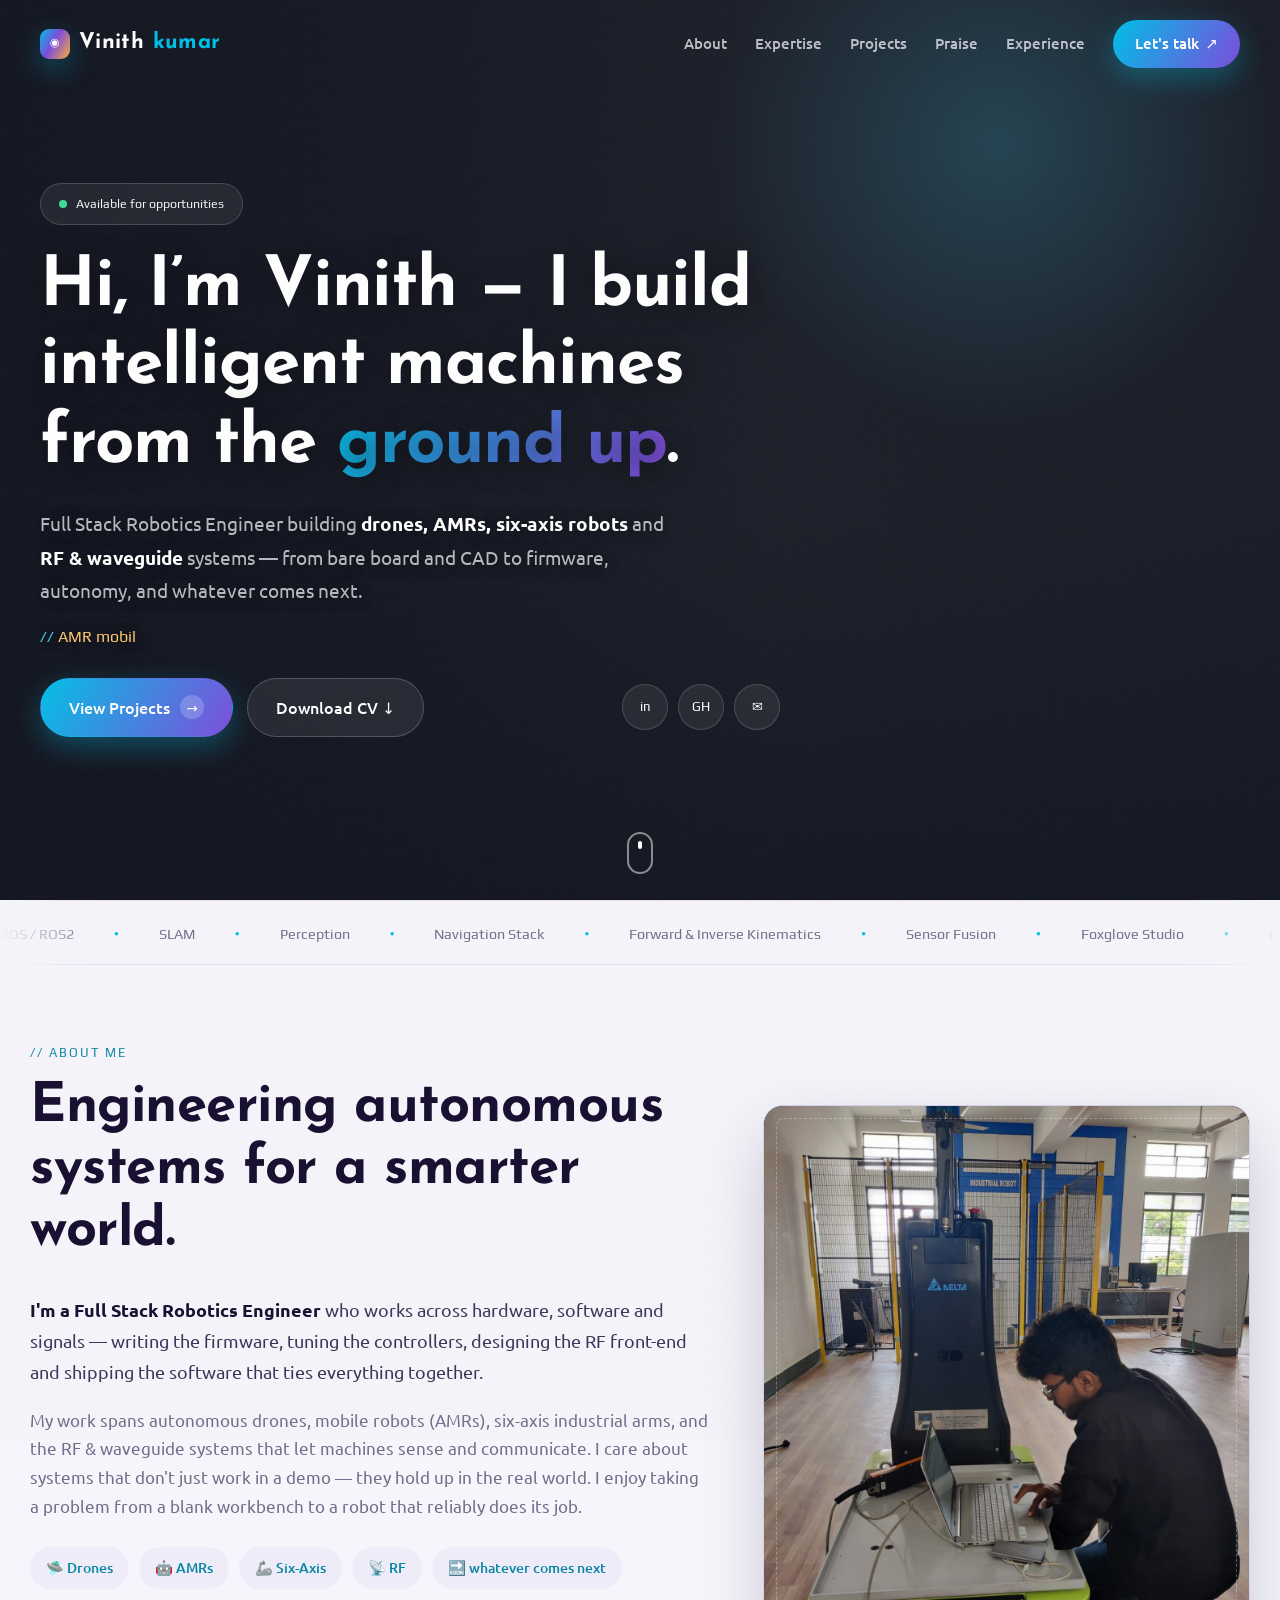
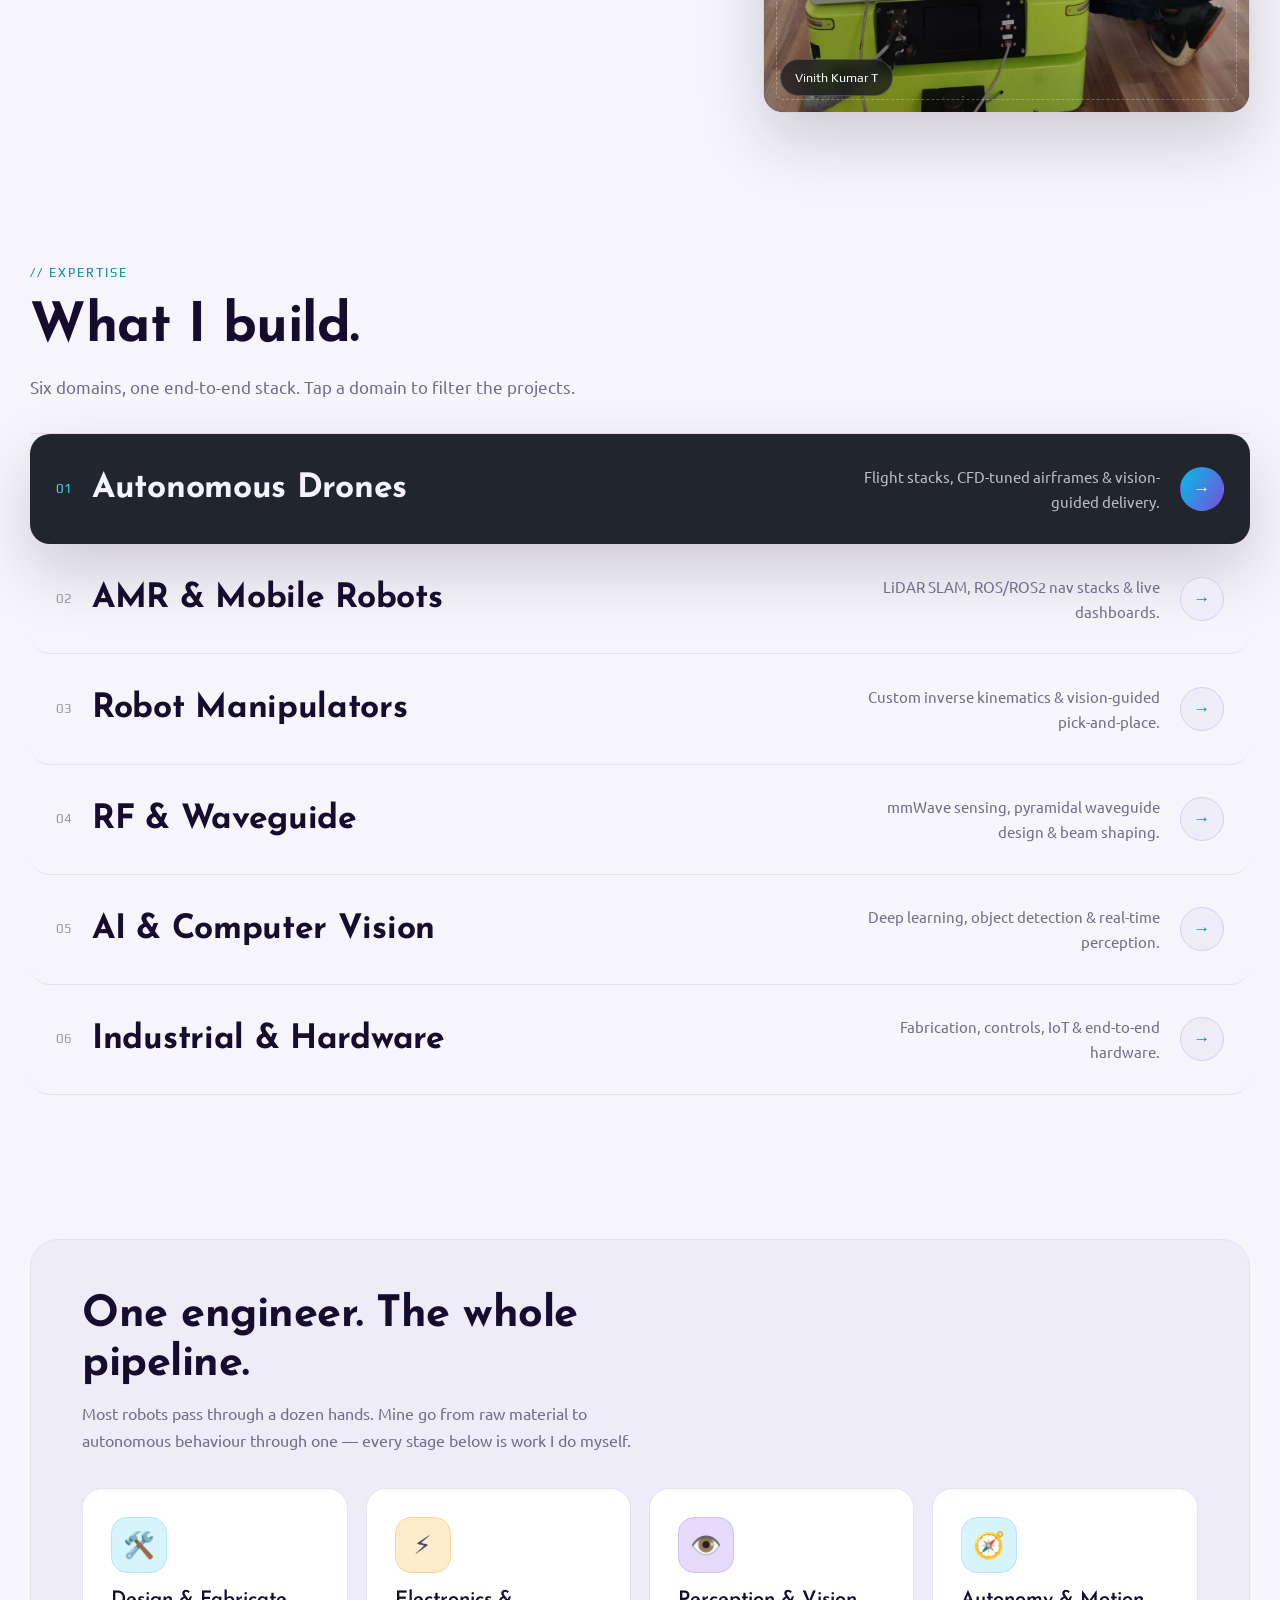
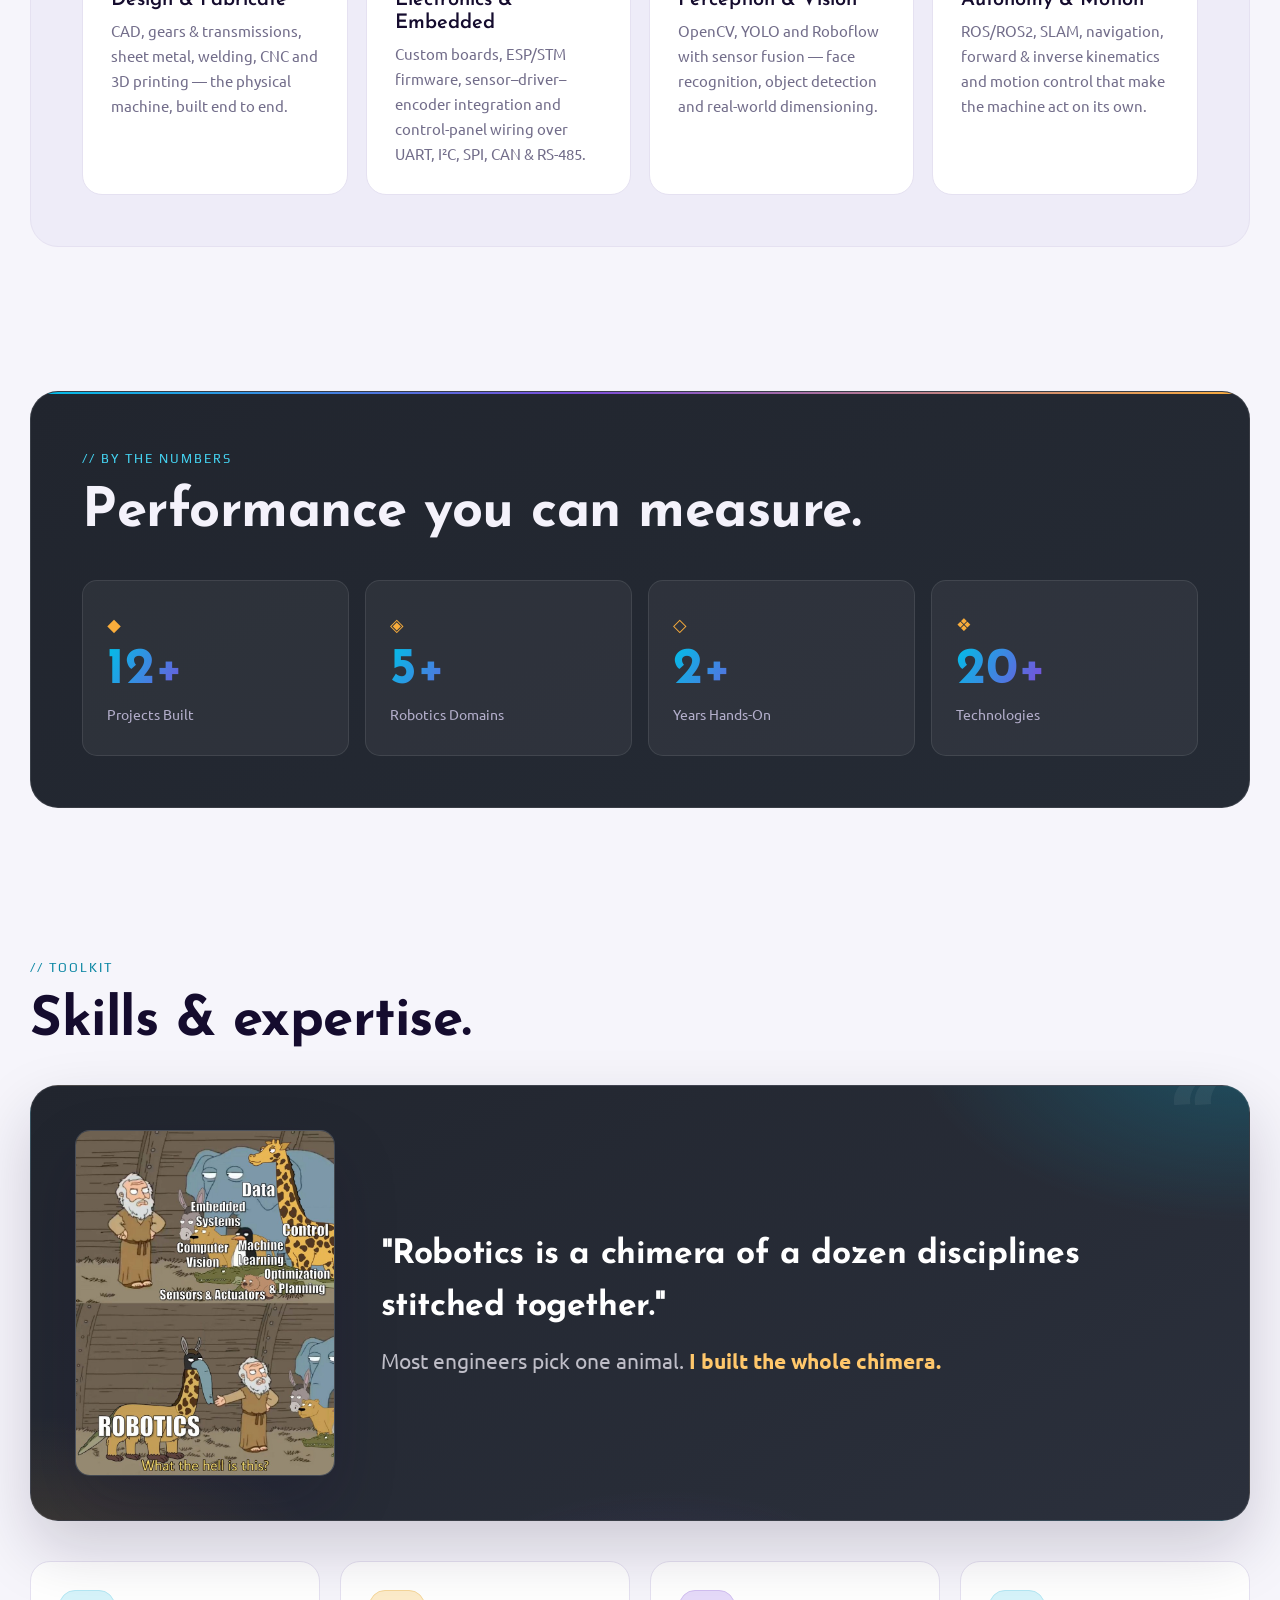
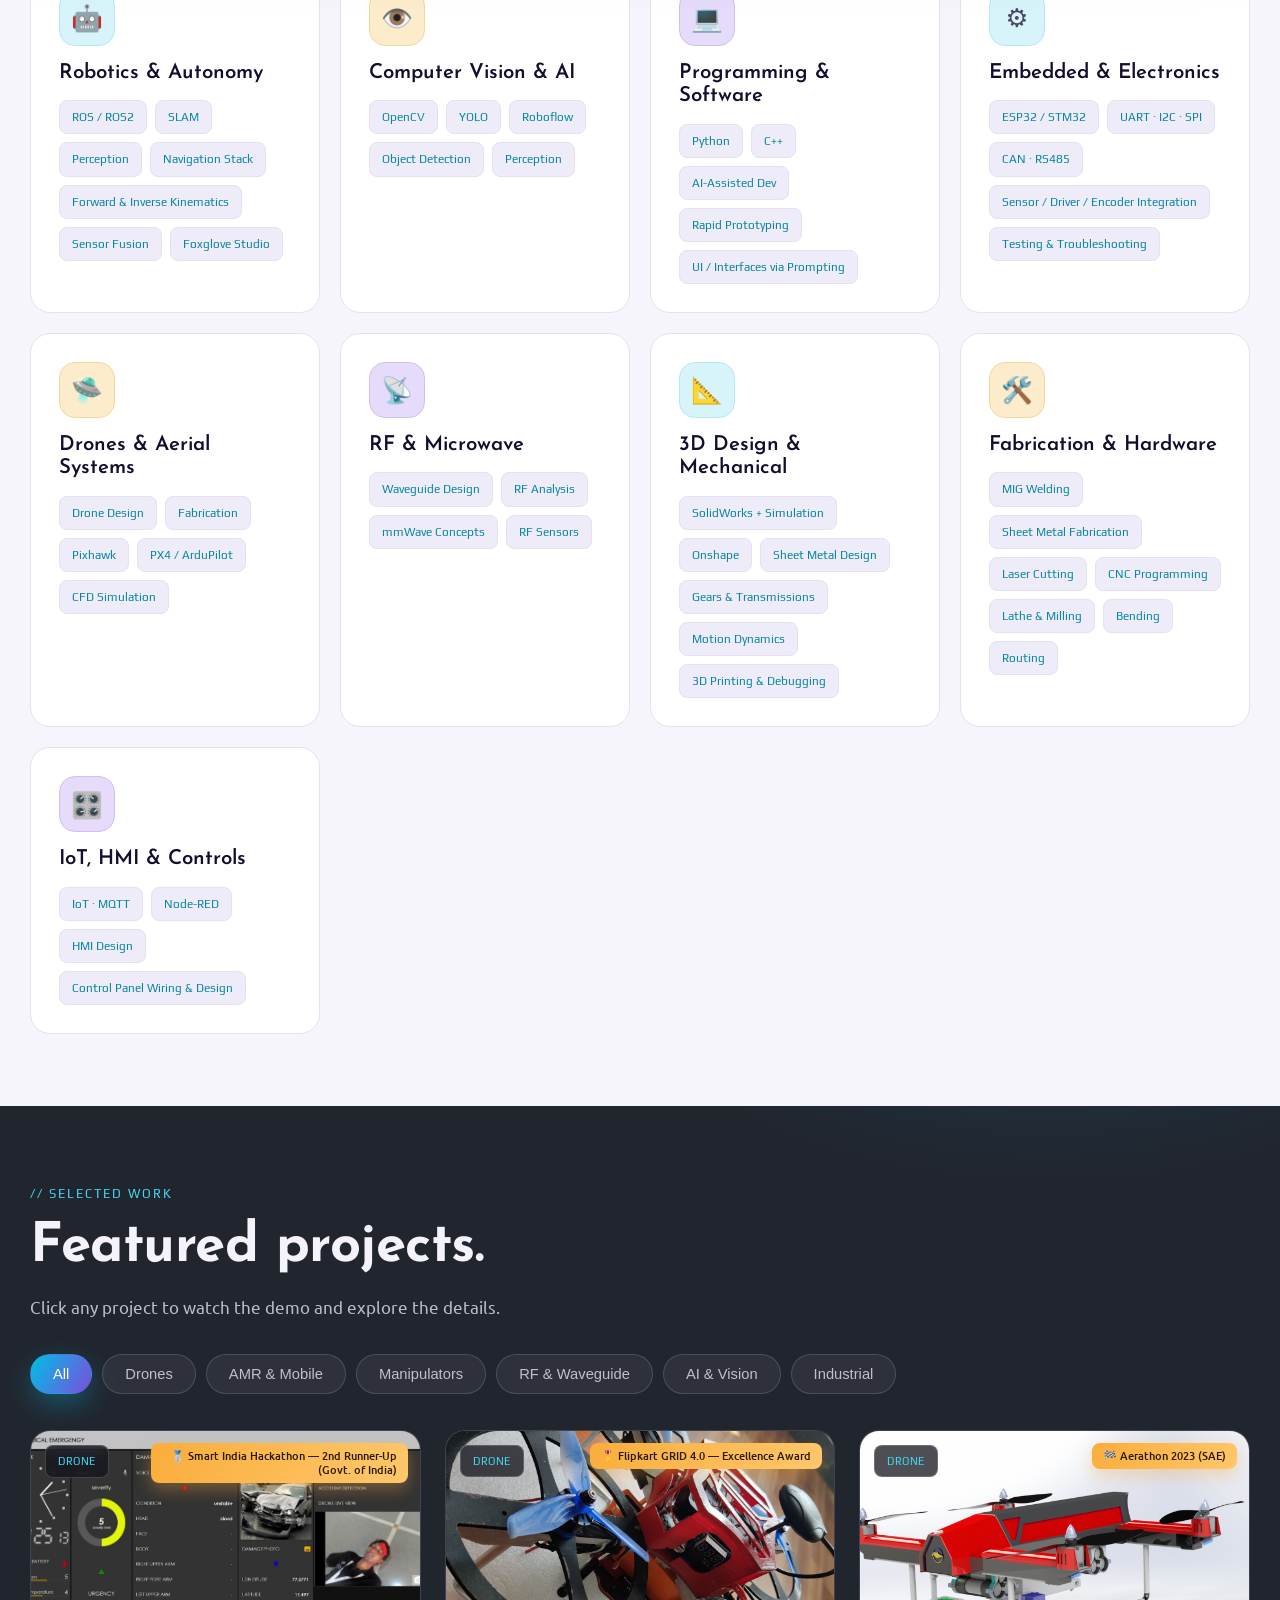
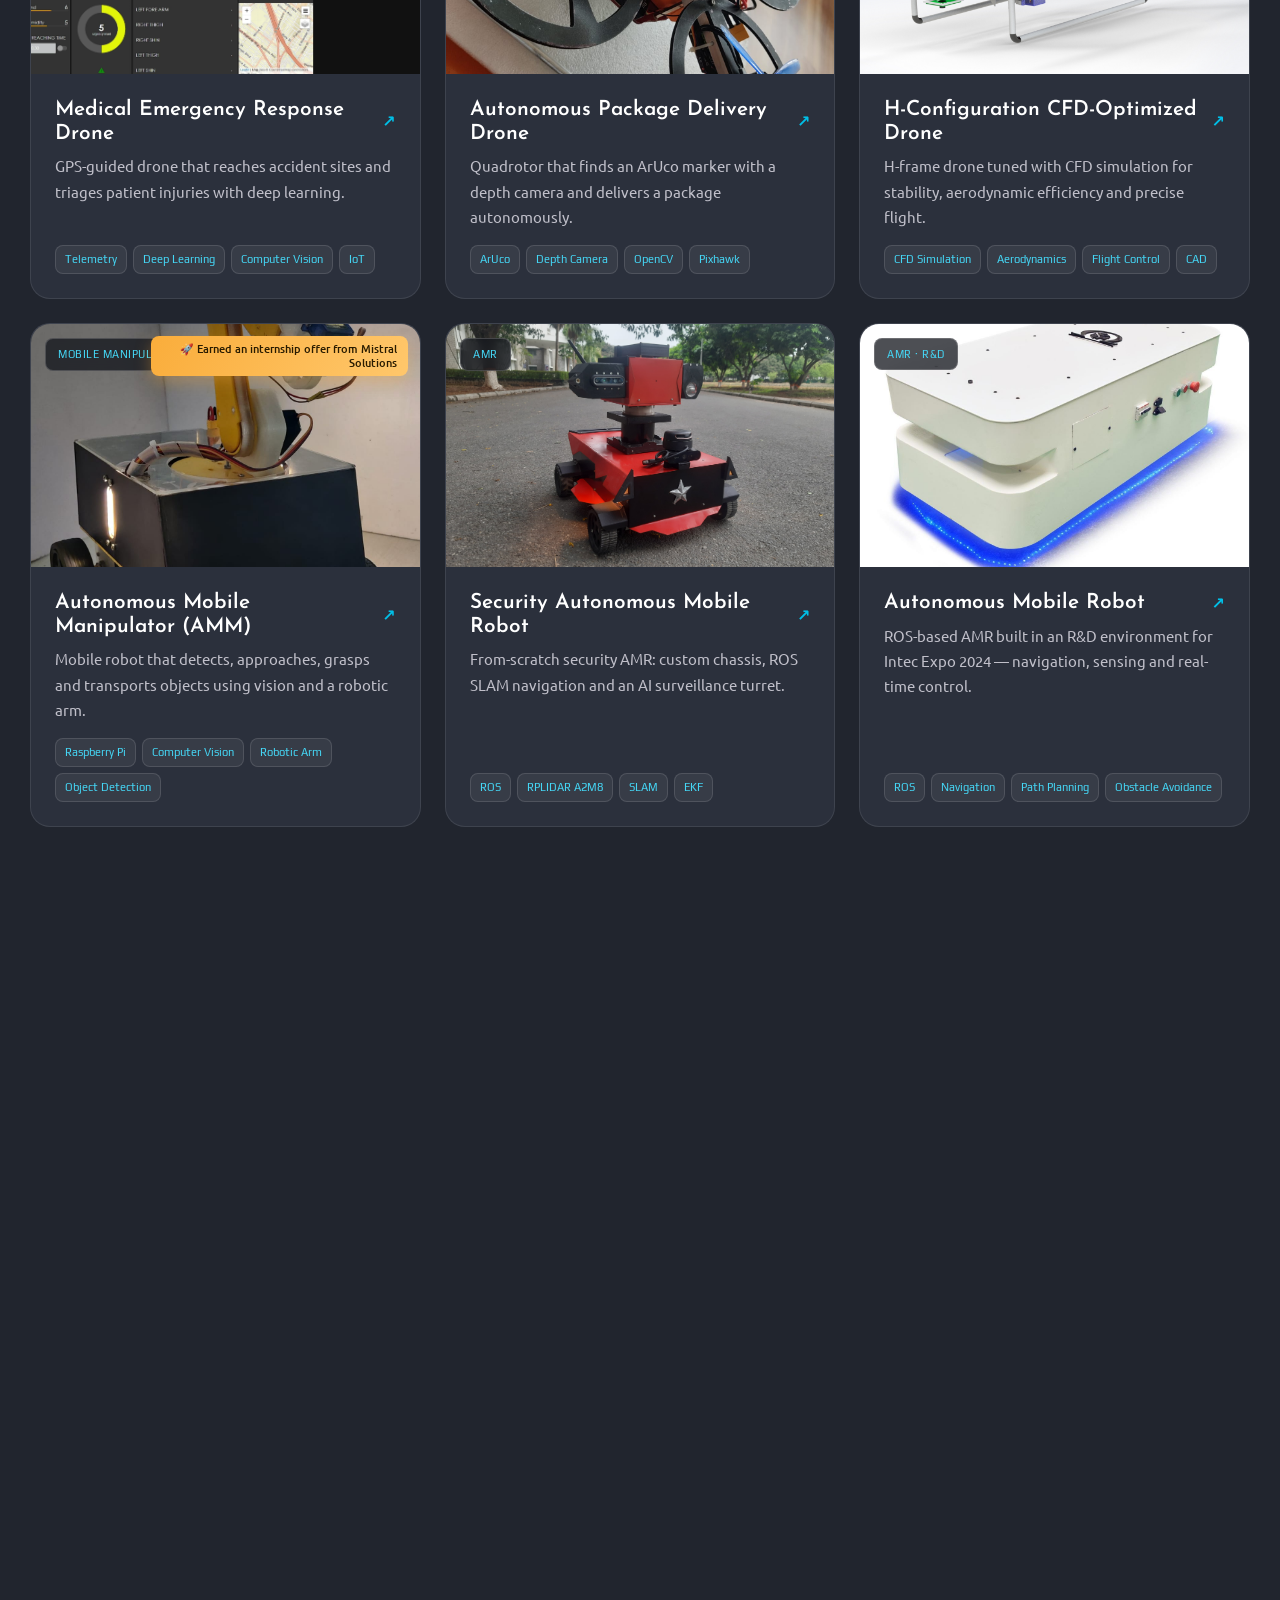
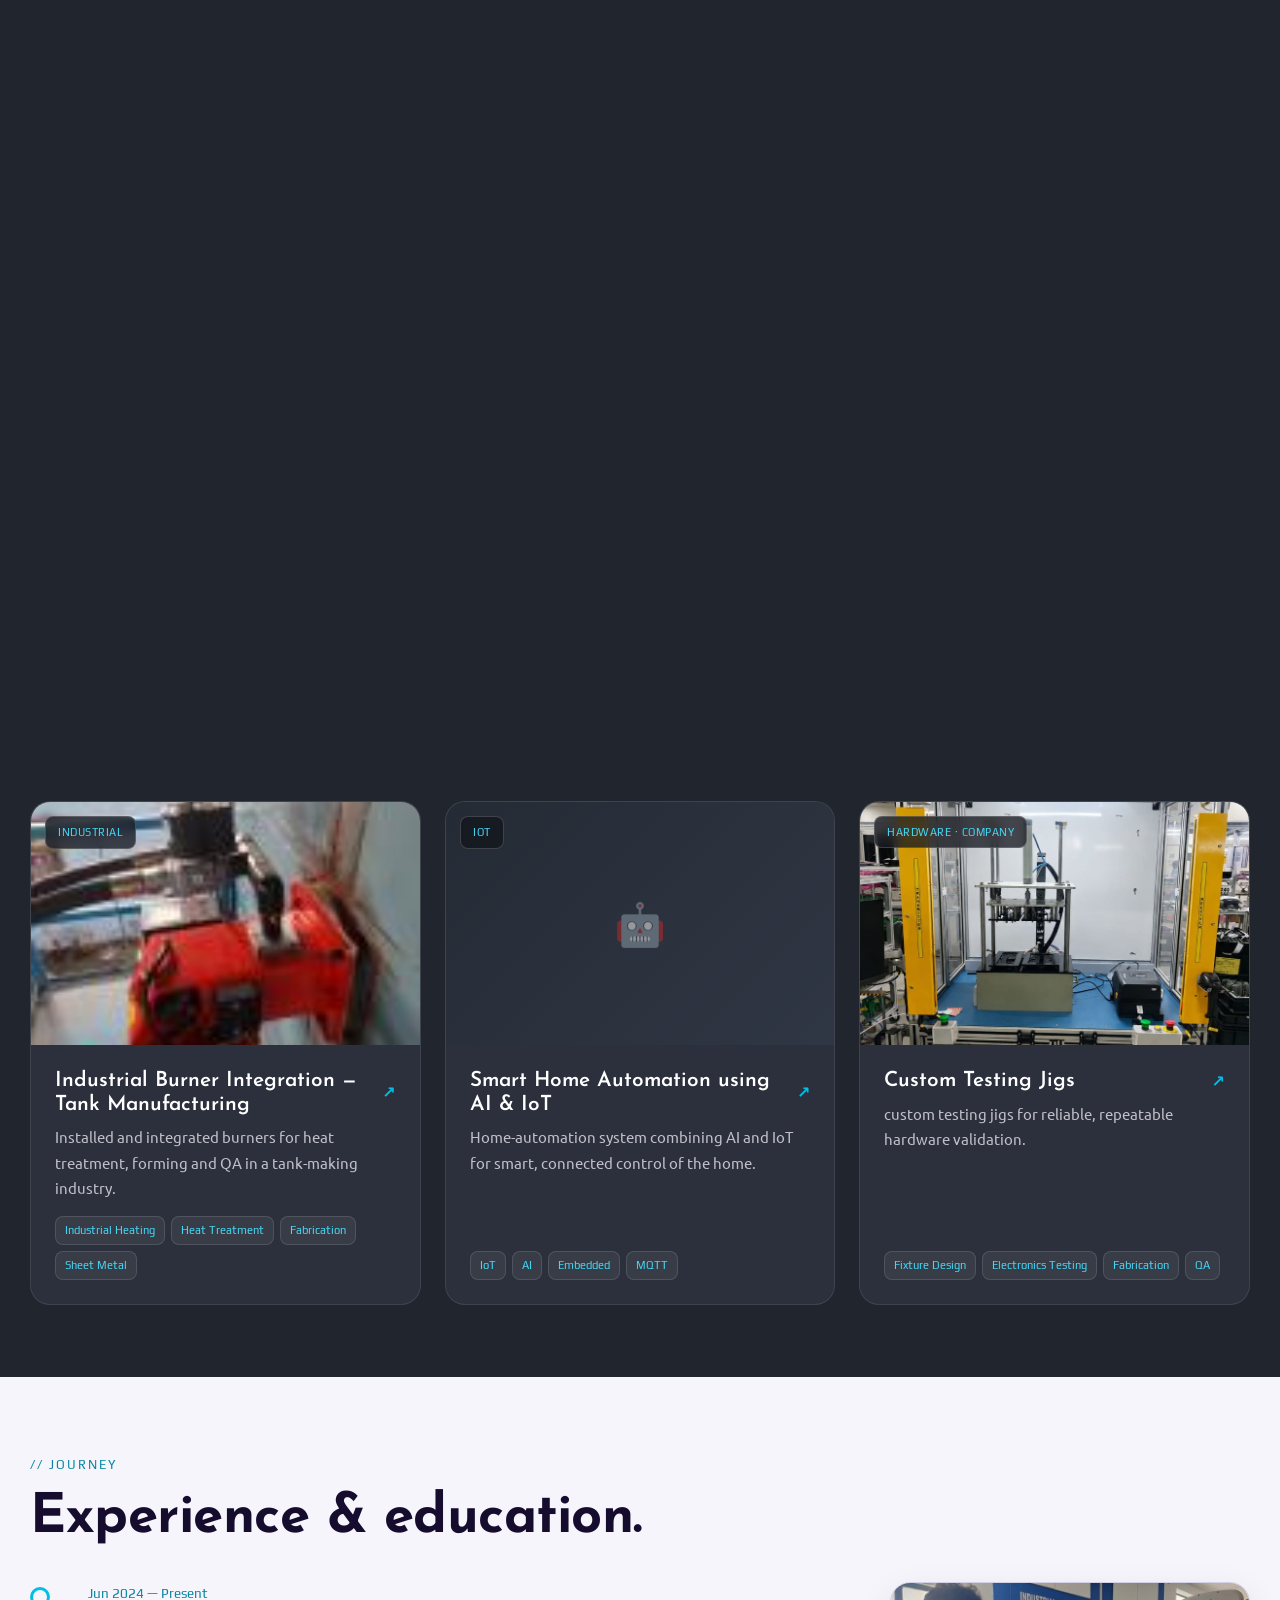
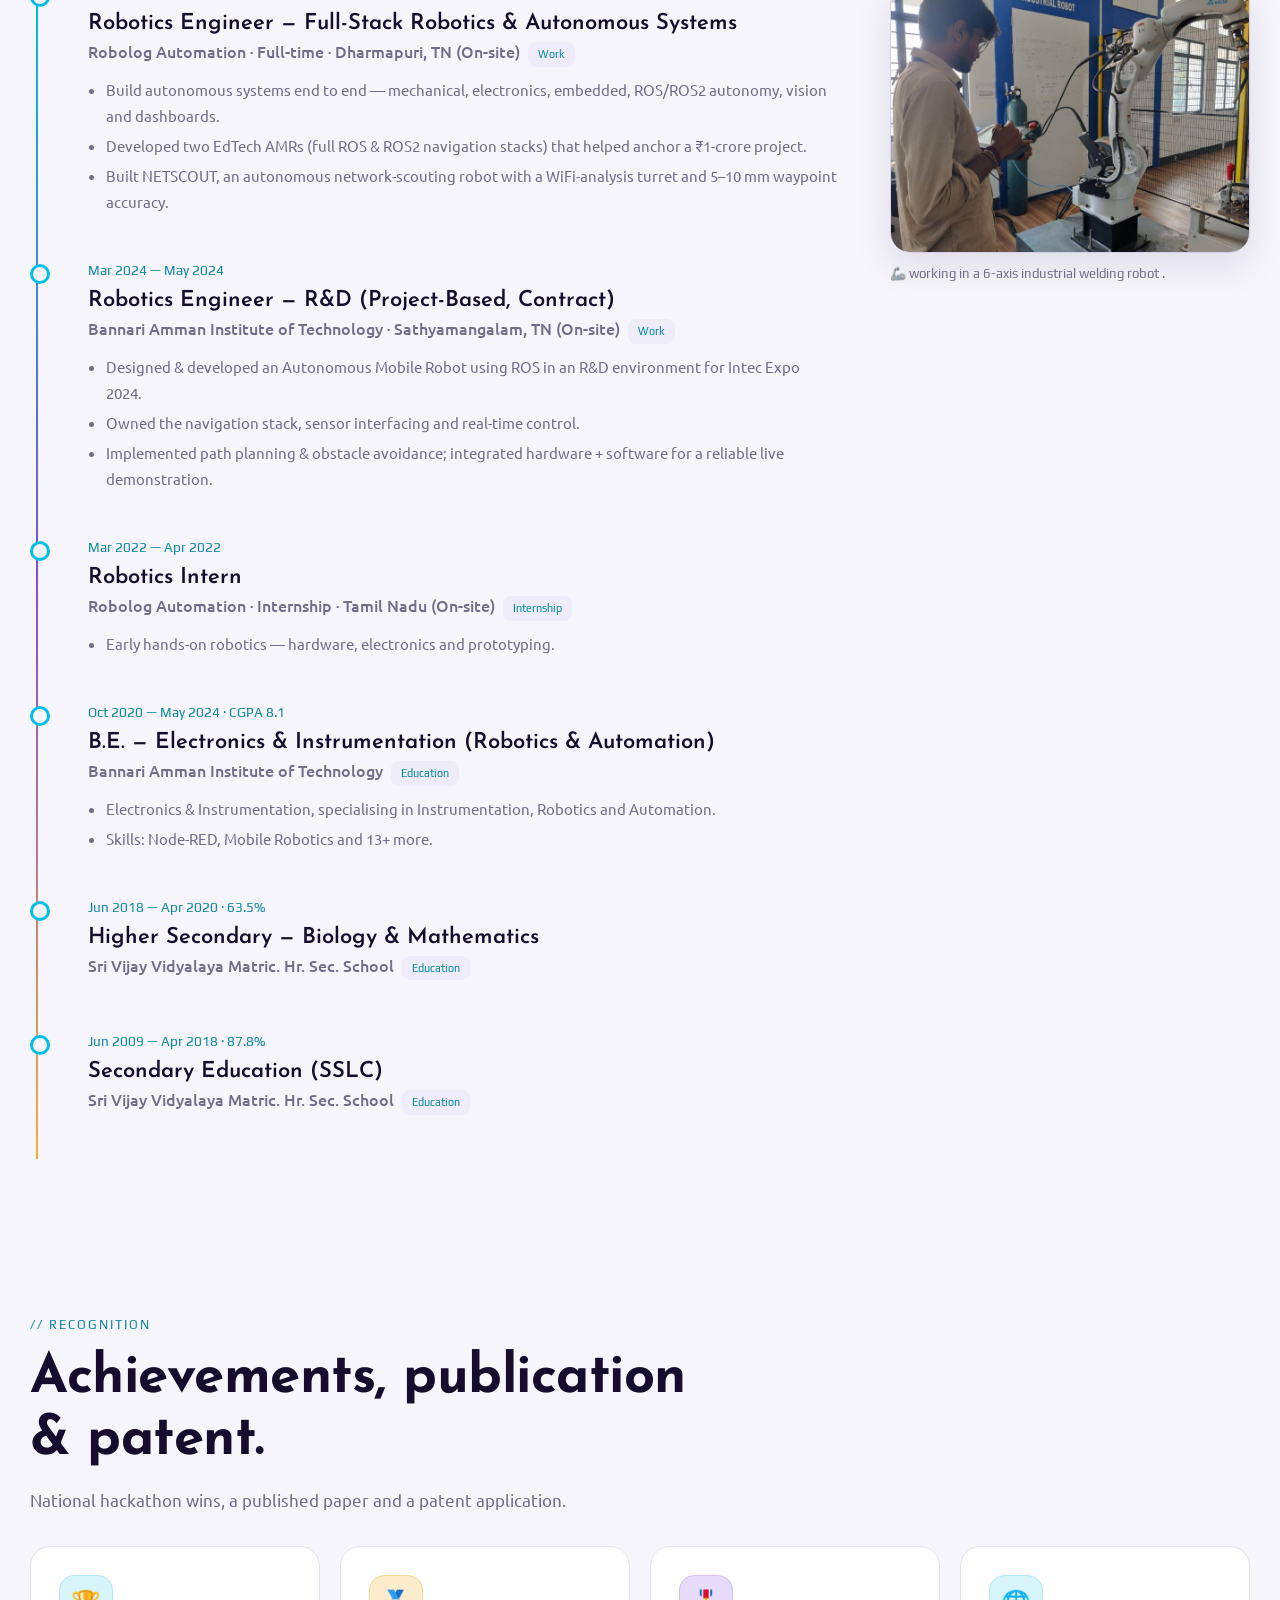
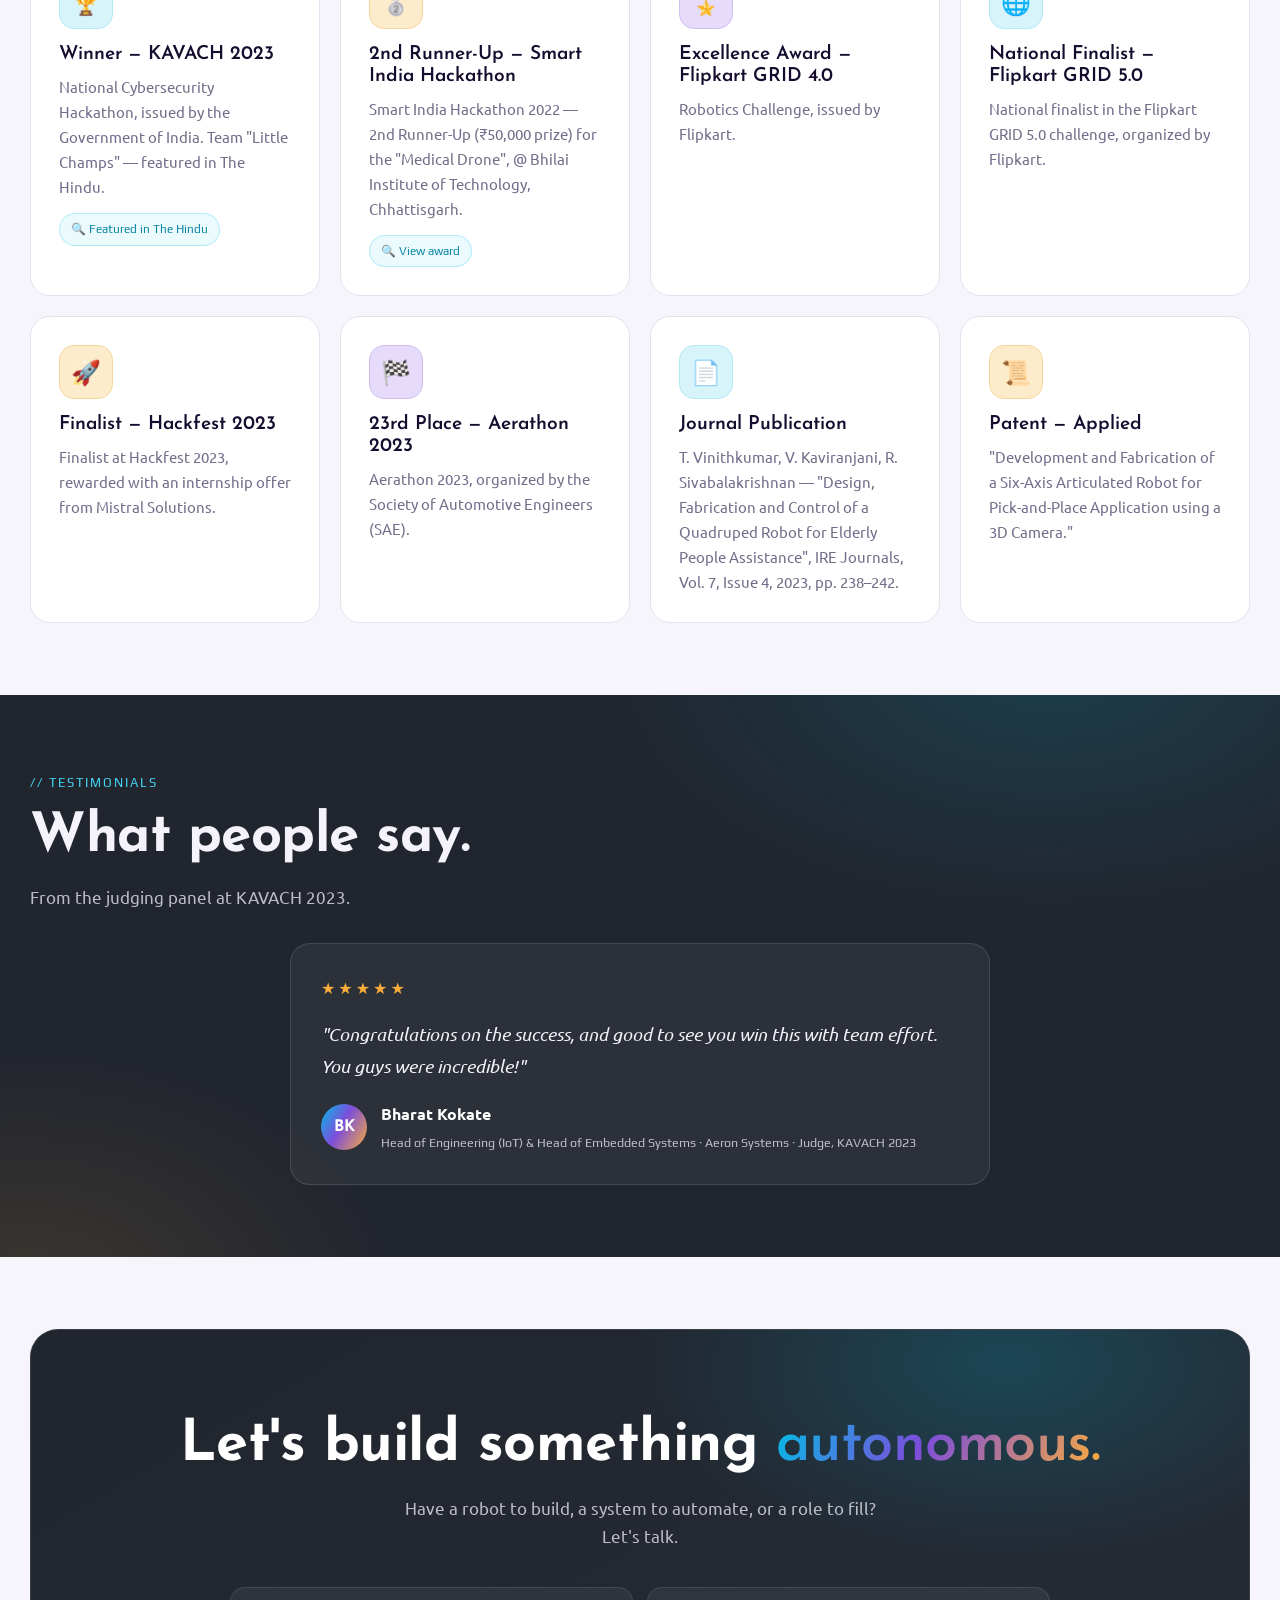
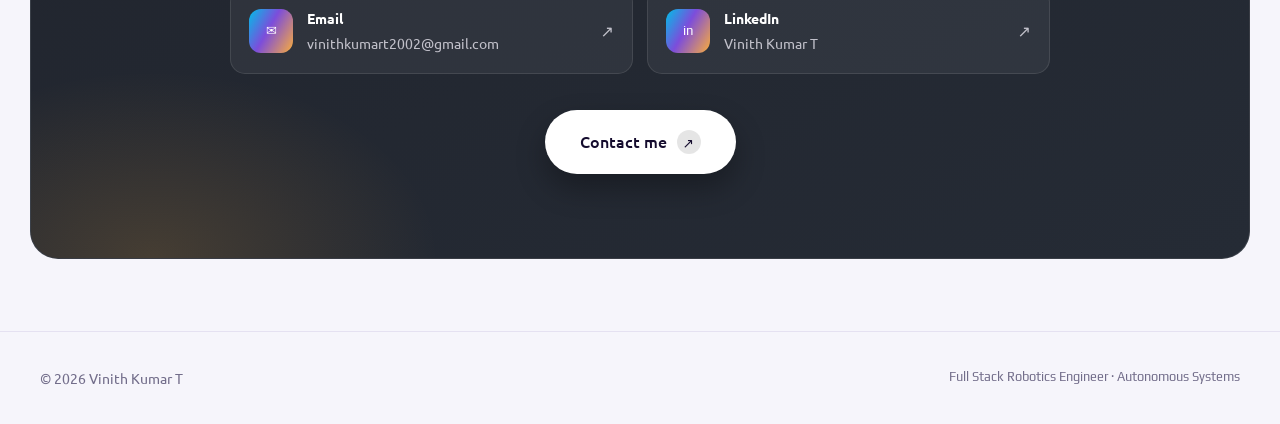
==== index.html @ 738ffe4b "Add Autonomous Mobile Robot (Intec Expo 2024) to projects" ====
<!DOCTYPE html>
<html lang="en">
<head>
  <meta charset="UTF-8" />
  <meta name="viewport" content="width=device-width, initial-scale=1.0" />
  <meta name="color-scheme" content="light" />
  <meta name="theme-color" content="#21252e" />

  <!-- Google Analytics (GA4) -->
  <script async src="https://www.googletagmanager.com/gtag/js?id=G-XV8QF842FN"></script>
  <script>
    window.dataLayer = window.dataLayer || [];
    function gtag(){dataLayer.push(arguments);}
    gtag('js', new Date());
    gtag('config', 'G-XV8QF842FN');
  </script>
  <title>Vinith Kumar T — Full Stack Robotics Engineer</title>
  <meta name="description" content="Portfolio of Vinith Kumar T — Full Stack Robotics Engineer specializing in autonomous systems: drones, AMRs, six-axis robots, RF analysis, and waveguide design." />
  <meta name="author" content="Vinith Kumar T" />
  <meta property="og:title" content="Vinith Kumar T — Full Stack Robotics Engineer" />
  <meta property="og:description" content="Autonomous systems • Drones • AMRs • Six-axis robots • RF & Waveguide design" />
  <meta property="og:type" content="website" />

  <link rel="preconnect" href="https://fonts.googleapis.com" />
  <link rel="preconnect" href="https://fonts.gstatic.com" crossorigin />
  <link href="https://fonts.googleapis.com/css2?family=Josefin+Sans:wght@400;500;600;700&family=Ubuntu:wght@400;500;700&family=Play:wght@400;700&display=swap" rel="stylesheet" />

  <link rel="stylesheet" href="assets/css/style.css?v=20260926m" />
  <link rel="icon" href="data:image/svg+xml,%3Csvg xmlns='http://www.w3.org/2000/svg' viewBox='0 0 100 100'%3E%3Ctext y='.9em' font-size='90'%3E%F0%9F%A4%96%3C/text%3E%3C/svg%3E" />
</head>
<body>
  <div class="scroll-progress" id="scrollProgress" aria-hidden="true"></div>
  <div class="fx" aria-hidden="true"><div class="fx__grain"></div></div>


  <!-- ============ NAV ============ -->
  <header class="nav" id="nav">
    <div class="nav__inner">
      <a href="#hero" class="nav__logo">
        <span class="nav__logo-mark">◉</span> Vinith<span class="accent">kumar</span>
      </a>
      <nav class="nav__links" id="navLinks">
        <a href="#about">About</a>
        <a href="#expertise">Expertise</a>
        <a href="#projects">Projects</a>
        <a href="#testimonials">Praise</a>
        <a href="#experience">Experience</a>
        <a href="#contact" class="nav__cta">Let's talk <span aria-hidden="true">↗</span></a>
      </nav>
      <button class="nav__toggle" id="navToggle" aria-label="Toggle menu">
        <span></span><span></span><span></span>
      </button>
    </div>
  </header>

  <main>
    <!-- ============ HERO ============ -->
    <section class="hero hero--full" id="hero">
      <div class="hero__bg" id="heroPhoto">
        <video autoplay muted loop playsinline preload="metadata"
               poster="assets/media/img/hero-poster.jpg"
               aria-label="Journey of Creations — robotics project showreel by Vinith Kumar T">
          <source src="assets/media/video/hero.mp4" type="video/mp4" />
        </video>
      </div>
      <div class="hero__scrim" aria-hidden="true"></div>
      <div class="hero__grid">
        <div class="hero__aside reveal">
          <span class="hero__pill"><span class="status-dot"></span> Available for opportunities</span>
          <h1 class="hero__title">
            Hi, I’m Vinith — I build intelligent machines from the <span class="grad">ground up</span>.
          </h1>
          <p class="hero__lead">
            Full Stack Robotics Engineer building
            <span class="hl">drones, AMRs, six-axis robots</span> and
            <span class="hl">RF &amp; waveguide</span> systems — from bare board and CAD
            to firmware, autonomy, and whatever comes next.
          </p>
          <div class="hero__roles" id="rotator" aria-live="polite"></div>
          <div class="hero__cta-row">
            <a href="#projects" class="btn btn--dark">View Projects <span class="btn__arrow">→</span></a>
            <a href="assets/media/Vinith-Kumar-Resume.pdf" class="btn btn--light" download>Download CV ↓</a>
            <div class="hero__socials">
              <a href="https://www.linkedin.com/in/vinith-kumar-t-full-stack-robotics-engineer" target="_blank" rel="noopener" aria-label="LinkedIn">in</a>
              <a href="https://github.com/vinithkumar-Themorgan" target="_blank" rel="noopener" aria-label="GitHub">GH</a>
              <a href="mailto:vinithkumart2002@gmail.com" aria-label="Email">✉</a>
            </div>
          </div>
        </div>
      </div>
      <a href="#about" class="hero__scroll" aria-label="Scroll down"><span></span></a>
    </section>

    <!-- ============ TECH TICKER ============ -->
    <section class="ticker" aria-hidden="true">
      <div class="ticker__track" id="tickerTrack"></div>
    </section>

    <!-- ============ ABOUT ============ -->
    <section class="section band" id="about">
      <div class="section__head reveal">
        <span class="eyebrow">// About me</span>
        <h2 class="section__title">Engineering autonomous systems for a smarter world.</h2>
      </div>
      <div class="band__grid">
        <div class="band__main reveal">
          <p class="band__text">
            <span class="hl">I'm a Full Stack Robotics Engineer</span> who works across hardware,
            software and signals — writing the firmware, tuning the controllers, designing the
            RF front-end and shipping the software that ties everything together.
          </p>
          <p class="band__text muted">
            My work spans autonomous drones, mobile robots (AMRs), six-axis industrial arms, and
            the RF &amp; waveguide systems that let machines sense and communicate. I care about
            systems that don't just work in a demo — they hold up in the real world. I enjoy taking
            a problem from a blank workbench to a robot that reliably does its job.
          </p>
          <div class="band__thumbs">
            <span>🛸 Drones</span><span>🤖 AMRs</span><span>🦾 Six-Axis</span><span>📡 RF</span><span>🔜 whatever comes next</span>
          </div>
        </div>

        <aside class="about__photo reveal" id="aboutPhoto">
          <img src="assets/media/img/profile.jpg" alt="Vinith Kumar T"
               onerror="this.style.display='none';this.parentNode.classList.add('is-empty')" />
          <span class="about__photo-fallback">🧑‍🔧<br><small>Add your photo →<br><code>assets/media/img/profile.jpg</code></small></span>
          <span class="about__photo-tag">Vinith Kumar T</span>
        </aside>
      </div>
    </section>

    <!-- ============ EXPERTISE LIST ============ -->
    <section class="section" id="expertise">
      <div class="section__head reveal">
        <span class="eyebrow">// Expertise</span>
        <h2 class="section__title">What I build.</h2>
        <p class="section__sub">Six domains, one end-to-end stack. Tap a domain to filter the projects.</p>
      </div>
      <ul class="xlist reveal" id="xlist">
        <li class="xrow is-active" data-filter="drone">
          <span class="xrow__no">01</span>
          <span class="xrow__title">Autonomous Drones</span>
          <span class="xrow__desc">Flight stacks, CFD-tuned airframes &amp; vision-guided delivery.</span>
          <button class="xrow__go" aria-label="See drone projects">→</button>
        </li>
        <li class="xrow" data-filter="amr">
          <span class="xrow__no">02</span>
          <span class="xrow__title">AMR &amp; Mobile Robots</span>
          <span class="xrow__desc">LiDAR SLAM, ROS/ROS2 nav stacks &amp; live dashboards.</span>
          <button class="xrow__go" aria-label="See AMR projects">→</button>
        </li>
        <li class="xrow" data-filter="arm">
          <span class="xrow__no">03</span>
          <span class="xrow__title">Robot Manipulators</span>
          <span class="xrow__desc">Custom inverse kinematics &amp; vision-guided pick-and-place.</span>
          <button class="xrow__go" aria-label="See manipulator projects">→</button>
        </li>
        <li class="xrow" data-filter="rf">
          <span class="xrow__no">04</span>
          <span class="xrow__title">RF &amp; Waveguide</span>
          <span class="xrow__desc">mmWave sensing, pyramidal waveguide design &amp; beam shaping.</span>
          <button class="xrow__go" aria-label="See RF projects">→</button>
        </li>
        <li class="xrow" data-filter="vision">
          <span class="xrow__no">05</span>
          <span class="xrow__title">AI &amp; Computer Vision</span>
          <span class="xrow__desc">Deep learning, object detection &amp; real-time perception.</span>
          <button class="xrow__go" aria-label="See AI and vision projects">→</button>
        </li>
        <li class="xrow" data-filter="industrial">
          <span class="xrow__no">06</span>
          <span class="xrow__title">Industrial &amp; Hardware</span>
          <span class="xrow__desc">Fabrication, controls, IoT &amp; end-to-end hardware.</span>
          <button class="xrow__go" aria-label="See industrial projects">→</button>
        </li>
      </ul>
    </section>

    <!-- ============ CAPABILITIES PROMO ============ -->
    <section class="section">
      <div class="promo reveal">
        <div class="promo__head">
          <h2>One engineer. The whole pipeline.</h2>
          <p>Most robots pass through a dozen hands. Mine go from raw material to autonomous
             behaviour through one — every stage below is work I do myself.</p>
        </div>
        <div class="promo__chips">
          <article class="chipcard">
            <span class="chipcard__ico">🛠️</span>
            <h4>Design &amp; Fabricate</h4>
            <p>CAD, gears &amp; transmissions, sheet metal, welding, CNC and 3D printing — the
               physical machine, built end to end.</p>
          </article>
          <article class="chipcard">
            <span class="chipcard__ico">⚡</span>
            <h4>Electronics &amp; Embedded</h4>
            <p>Custom boards, ESP/STM firmware, sensor–driver–encoder integration and
               control-panel wiring over UART, I²C, SPI, CAN &amp; RS-485.</p>
          </article>
          <article class="chipcard">
            <span class="chipcard__ico">👁️</span>
            <h4>Perception &amp; Vision</h4>
            <p>OpenCV, YOLO and Roboflow with sensor fusion — face recognition, object
               detection and real-world dimensioning.</p>
          </article>
          <article class="chipcard">
            <span class="chipcard__ico">🧭</span>
            <h4>Autonomy &amp; Motion</h4>
            <p>ROS/ROS2, SLAM, navigation, forward &amp; inverse kinematics and motion control
               that make the machine act on its own.</p>
          </article>
        </div>
      </div>
    </section>

    <!-- ============ STATS ============ -->
    <section class="section" id="stats">
      <div class="metrics reveal">
        <div class="metrics__head">
          <span class="eyebrow">// By the numbers</span>
          <h2 class="section__title">Performance you can measure.</h2>
        </div>
        <div class="metrics__grid">
          <div class="metric">
            <span class="metric__ico">◆</span>
            <span class="metric__num" data-count="12" data-suffix="+">0</span>
            <span class="metric__label">Projects Built</span>
          </div>
          <div class="metric">
            <span class="metric__ico">◈</span>
            <span class="metric__num" data-count="5" data-suffix="+">0</span>
            <span class="metric__label">Robotics Domains</span>
          </div>
          <div class="metric">
            <span class="metric__ico">◇</span>
            <span class="metric__num" data-count="2" data-suffix="+">0</span>
            <span class="metric__label">Years Hands-On</span>
          </div>
          <div class="metric">
            <span class="metric__ico">❖</span>
            <span class="metric__num" data-count="20" data-suffix="+">0</span>
            <span class="metric__label">Technologies</span>
          </div>
        </div>
      </div>
    </section>

    <!-- ============ SKILLS ============ -->
    <section class="section" id="skills">
      <div class="section__head reveal">
        <span class="eyebrow">// Toolkit</span>
        <h2 class="section__title">Skills &amp; expertise.</h2>
      </div>

      <figure class="skills__meme reveal" id="skillsMeme">
        <div class="skills__meme-img">
          <img src="assets/media/img/robotics-meme.jpg"
               alt="Meme: robotics as a chimera stitched together from Data, Embedded Systems, Control, Computer Vision, Machine Learning, Optimization &amp; Planning, and Sensors &amp; Actuators"
               onerror="this.style.display='none';this.parentNode.classList.add('is-empty')" />
          <span class="skills__meme-fallback">🖼️<br><small>Add the meme →<br><code>assets/media/img/robotics-meme.jpg</code></small></span>
        </div>
        <figcaption>
          <span class="skills__meme-quote">"Robotics is a chimera of a dozen disciplines stitched together."</span>
          Most engineers pick one animal. <span class="hl">I built the whole chimera.</span>
        </figcaption>
      </figure>

      <div class="skills__grid" id="skillsGrid"></div>
    </section>

    <!-- ============ PROJECTS ============ -->
    <section class="section dark-band" id="projects">
      <div class="section__head reveal">
        <span class="eyebrow">// Selected work</span>
        <h2 class="section__title">Featured projects.</h2>
        <p class="section__sub">Click any project to watch the demo and explore the details.</p>
      </div>
      <div class="projects__filters reveal" id="projectFilters">
        <button class="chip is-active" data-filter="all">All</button>
        <button class="chip" data-filter="drone">Drones</button>
        <button class="chip" data-filter="amr">AMR &amp; Mobile</button>
        <button class="chip" data-filter="arm">Manipulators</button>
        <button class="chip" data-filter="rf">RF &amp; Waveguide</button>
        <button class="chip" data-filter="vision">AI &amp; Vision</button>
        <button class="chip" data-filter="industrial">Industrial</button>
      </div>
      <div class="projects__grid" id="projectsGrid"></div>
    </section>

    <!-- ============ EXPERIENCE ============ -->
    <section class="section" id="experience">
      <div class="section__head reveal">
        <span class="eyebrow">// Journey</span>
        <h2 class="section__title">Experience &amp; education.</h2>
      </div>
      <div class="exp__grid">
        <div class="timeline" id="timeline"></div>
        <figure class="exp__photo reveal">
          <img src="assets/media/img/at-work.jpg" alt="Vinith Kumar T programming a 6-axis industrial robot"
               onerror="this.parentNode.style.display='none'" />
          <figcaption>🦾 working in a 6-axis industrial welding robot .</figcaption>
        </figure>
      </div>
    </section>

    <!-- ============ ACHIEVEMENTS ============ -->
    <section class="section" id="achievements">
      <div class="section__head reveal">
        <span class="eyebrow">// Recognition</span>
        <h2 class="section__title">Achievements, publication &amp; patent.</h2>
        <p class="section__sub">National hackathon wins, a published paper and a patent application.</p>
      </div>
      <div class="achievements__grid" id="achievementsGrid"></div>
    </section>

    <!-- ============ TESTIMONIALS ============ -->
    <section class="section dark-band" id="testimonials">
      <div class="section__head reveal">
        <span class="eyebrow">// Testimonials</span>
        <h2 class="section__title">What people say.</h2>
        <p class="section__sub">From the judging panel at KAVACH 2023.</p>
      </div>
      <div class="tgrid tgrid--single">
        <figure class="tcard reveal">
          <div class="tcard__stars">★★★★★</div>
          <blockquote>"Congratulations on the success, and good to see you win this with team effort. You guys were incredible!"</blockquote>
          <figcaption>
            <span class="tcard__ava">BK</span>
            <span><strong>Bharat Kokate</strong><br><small>Head of Engineering (IoT) &amp; Head of Embedded Systems · Aeron Systems · Judge, KAVACH 2023</small></span>
          </figcaption>
        </figure>
      </div>
    </section>

    <!-- ============ CONTACT ============ -->
    <section class="section" id="contact">
      <div class="contact reveal">
        <h2 class="contact__title">Let's build something <span class="hl">autonomous.</span></h2>
        <p class="contact__sub">Have a robot to build, a system to automate, or a role to fill? Let's talk.</p>
        <div class="contact__links">
          <a class="contact__link" href="mailto:vinithkumart2002@gmail.com">
            <span class="contact__ico">✉</span>
            <span><strong>Email</strong><br>vinithkumart2002@gmail.com</span>
            <span class="contact__go">↗</span>
          </a>
          <a class="contact__link" href="https://www.linkedin.com/in/vinith-kumar-t-full-stack-robotics-engineer" target="_blank" rel="noopener">
            <span class="contact__ico">in</span>
            <span><strong>LinkedIn</strong><br>Vinith Kumar T</span>
            <span class="contact__go">↗</span>
          </a>
          
        </div>
        <a href="mailto:vinithkumart2002@gmail.com?subject=Let's%20work%20together" class="btn btn--dark btn--lg">Contact me <span class="btn__arrow">↗</span></a>
      </div>
    </section>
  </main>

  <footer class="footer">
    <span>© <span id="year"></span> Vinith Kumar T</span>
    <span class="footer__made">Full Stack Robotics Engineer · Autonomous Systems</span>
  </footer>

  <!-- ============ PROJECT MODAL ============ -->
  <!-- ============ IMAGE LIGHTBOX ============ -->
  <div class="lightbox" id="lightbox" aria-hidden="true">
    <div class="lightbox__backdrop" data-lbclose></div>
    <button class="lightbox__close" data-lbclose aria-label="Close">✕</button>
    <img id="lightboxImg" src="" alt="Achievement proof" />
  </div>

  <div class="modal" id="modal" aria-hidden="true" role="dialog" aria-modal="true">
    <div class="modal__backdrop" data-close></div>
    <div class="modal__panel" role="document">
      <button class="modal__close" data-close aria-label="Close">✕</button>
      <div class="modal__media" id="modalMedia"></div>
      <div class="modal__body">
        <div class="modal__head">
          <span class="modal__cat" id="modalCat"></span>
          <h3 id="modalTitle"></h3>
          <p class="modal__meta" id="modalMeta"></p>
          <span class="modal__award" id="modalAward"></span>
        </div>
        <p id="modalDesc"></p>
        <ul id="modalHighlights" class="modal__highlights"></ul>
        <div id="modalTech" class="modal__tech"></div>
        <div id="modalGallery" class="modal__gallery"></div>
        <div id="modalLinks" class="modal__links"></div>
      </div>
    </div>
  </div>

  <script src="assets/js/data.js?v=20260926m"></script>
  <script src="assets/js/main.js?v=20260926m"></script>
</body>
</html>
---- assets/css/style.css ----
/* ===================================================================
   Vinith Kumar T — Portfolio
   Signature theme: "CINEMATIC STUDIO"
   A fusion of Videograph (cinematic dark + cyan) and Nickie
   (alternating bands + gold). Light readable base, full-bleed dark
   cinematic bands, cyan→gold signature gradient.
   Fonts: Josefin Sans (head) · Ubuntu (body) · Play (labels)
   =================================================================== */

:root {
  --paper:     #f6f5fb;   /* light readable base */
  --surface:   #ffffff;
  --surface-2: #eeecf8;
  --ink:       #150c2e;   /* deep indigo — headings */
  --ink-2:     #3a3357;
  --body:      #4c4767;
  --muted:     #726d8a;
  --muted-2:   #9a95ad;
  --line:      #e5e1f1;
  --line-2:    #d5d0e8;

  --dark:      #21252e;   /* cinematic band bg */
  --dark-2:    #2b303c;   /* raised on dark */
  --paper-text:#f4f2fb;   /* text on dark */
  --paper-dim: rgba(244,242,251,0.74);

  --cyan:      #00bfe7;
  --cyan-2:    #45d6f5;
  --gold:      #faad3b;
  --gold-2:    #ffc76b;
  --violet:    #7c4ddb;
  --accent:    #00bfe7;   /* primary link accent */
  --accent-deep:#0a86a3;

  --grad:      linear-gradient(120deg, #00bfe7, #7c4ddb);      /* buttons / UI */
  --grad-fuse: linear-gradient(120deg, #00bfe7, #7c4ddb 45%, #faad3b); /* signature */

  /* tint tiles: cyan · gold · violet */
  --tint-1: #d7f4fb;  --tint-1-bd: #b4e8f5;
  --tint-2: #fdeccb;  --tint-2-bd: #f6d79a;
  --tint-3: #e6dbfa;  --tint-3-bd: #d2bff2;

  --r:    28px;
  --r-md: 20px;
  --r-sm: 15px;
  --r-xs: 11px;
  --maxw: 1400px;
  --shadow:    0 14px 36px rgba(21, 12, 46, 0.10);
  --shadow-lg: 0 28px 64px rgba(21, 12, 46, 0.18);
  --glow:      0 10px 28px rgba(0, 191, 231, 0.32);
  --ease: cubic-bezier(0.22, 1, 0.36, 1);

  --font:      'Ubuntu', system-ui, -apple-system, sans-serif;
  --font-head: 'Josefin Sans', system-ui, sans-serif;
  --font-mono: 'Play', ui-monospace, monospace;
}

* { margin: 0; padding: 0; box-sizing: border-box; }
html { scroll-behavior: smooth; scroll-padding-top: 110px; color-scheme: light; }
body {
  font-family: var(--font);
  background: var(--paper);
  color: var(--body);
  line-height: 1.7;
  overflow-x: hidden;
  -webkit-font-smoothing: antialiased;
}
a { color: inherit; text-decoration: none; }
img { max-width: 100%; display: block; }
h1, h2, h3, h4 { font-family: var(--font-head); color: var(--ink); font-weight: 700; line-height: 1.14; }
::selection { background: var(--cyan); color: #04121a; }

.accent { color: var(--accent-deep); }
.hl { color: var(--ink); font-weight: 600; }
.muted { color: var(--muted); }
.grad { background: var(--grad-fuse); -webkit-background-clip: text; background-clip: text; color: transparent; }

.scroll-progress { position: fixed; top: 0; left: 0; height: 3px; width: 0; background: var(--grad-fuse); z-index: 200; }

/* ---------- Full-bleed dark cinematic band ---------- */
.dark-band { position: relative; isolation: isolate; color: var(--paper-text); }
.dark-band::before {
  content: ''; position: absolute; z-index: -1; top: 0; bottom: 0; left: 50%; width: 100vw; transform: translateX(-50%);
  background:
    radial-gradient(760px 420px at 82% -5%, rgba(0,191,231,0.16), transparent 60%),
    radial-gradient(680px 460px at 2% 108%, rgba(250,173,59,0.13), transparent 55%),
    var(--dark);
}
.dark-band .section__title { color: var(--paper-text); }
.dark-band .section__sub { color: var(--paper-dim); }
.dark-band .eyebrow { color: var(--cyan-2); }

/* ---------- Nav ---------- */
.nav { position: fixed; top: 0; left: 0; right: 0; z-index: 100; padding: 20px clamp(16px, 4vw, 40px); transition: padding .3s var(--ease), background .3s, box-shadow .3s, backdrop-filter .3s; }
.nav.scrolled { background: rgba(246,245,251,.82); backdrop-filter: blur(14px); box-shadow: 0 6px 22px rgba(21,12,46,.06); padding-top: 14px; padding-bottom: 14px; }
.nav__inner { max-width: var(--maxw); margin: 0 auto; display: flex; align-items: center; justify-content: space-between; gap: 20px; }
.nav__logo { display: flex; align-items: center; gap: 9px; font-family: var(--font-head); font-weight: 700; font-size: 1.35rem; color: #fff; letter-spacing: .3px; transition: color .3s; }
.nav.scrolled .nav__logo { color: var(--ink); }
.nav__logo-mark { width: 30px; height: 30px; display: grid; place-items: center; border-radius: 9px; background: var(--grad-fuse); color: #fff; font-size: .7rem; box-shadow: var(--glow); }
.nav__logo .accent { color: var(--cyan); }
.nav__links { display: flex; align-items: center; gap: 28px; }
.nav__links a { font-size: .94rem; color: var(--paper-dim); font-weight: 500; transition: color .2s; }
.nav.scrolled .nav__links a { color: var(--ink-2); }
.nav__links a:not(.nav__cta):hover { color: var(--cyan); }
.nav.scrolled .nav__links a:not(.nav__cta):hover { color: var(--accent-deep); }
.nav__cta { display: inline-flex; align-items: center; gap: 6px; background: var(--grad); color: #fff !important; padding: 11px 22px; border-radius: 999px; font-weight: 500; box-shadow: var(--glow); transition: transform .2s var(--ease), filter .2s; }
.nav__cta:hover { transform: translateY(-2px); filter: brightness(1.08); }
.nav__toggle { display: none; flex-direction: column; gap: 5px; background: none; border: 0; cursor: pointer; padding: 8px; }
.nav__toggle span { width: 24px; height: 2px; background: #fff; border-radius: 2px; transition: .3s; }
.nav.scrolled .nav__toggle span { background: var(--ink); }

/* ---------- Buttons ---------- */
.btn { display: inline-flex; align-items: center; gap: 10px; padding: 15px 28px; border-radius: 999px; font-weight: 500; font-size: .98rem; cursor: pointer; border: 1px solid transparent; transition: transform .2s var(--ease), box-shadow .2s, background .2s; }
.btn:hover { transform: translateY(-2px); }
.btn--dark { background: var(--grad); color: #fff; box-shadow: var(--glow); }
.btn--dark:hover { box-shadow: 0 16px 40px rgba(0,191,231,.42); }
.btn--light { background: var(--surface); color: var(--ink); border-color: var(--line-2); }
.btn--light:hover { border-color: var(--cyan); color: var(--accent-deep); }
.btn--sm { padding: 11px 20px; font-size: .9rem; }
.btn--lg { padding: 17px 34px; font-size: 1.02rem; }
.btn__arrow { display: inline-grid; place-items: center; width: 24px; height: 24px; border-radius: 50%; background: rgba(255,255,255,.2); font-size: .85rem; transition: transform .2s var(--ease); }
.btn--light .btn__arrow { background: rgba(0,191,231,.16); color: var(--accent-deep); }
.btn:hover .btn__arrow { transform: translateX(2px); }

/* ---------- Layout ---------- */
.section { max-width: var(--maxw); margin: 0 auto; padding: clamp(38px, 6vw, 72px) clamp(14px, 3vw, 30px); }
.eyebrow { font-family: var(--font-mono); font-weight: 400; font-size: .8rem; color: var(--accent-deep); letter-spacing: 2px; text-transform: uppercase; }
.section__head { margin-bottom: 32px; max-width: 680px; }
.section__title { font-weight: 700; letter-spacing: -.5px; font-size: clamp(2.1rem, 4.8vw, 3.4rem); margin-top: 12px; }
.section__sub { color: var(--muted); margin-top: 14px; font-size: 1.05rem; }
.section__sub em { color: inherit; opacity: .8; }

/* ---------- Hero (cinematic dark) ---------- */
.hero { position: relative; isolation: isolate; color: var(--paper-text); }
.hero__inner, .hero { max-width: none; }
.hero { padding: clamp(140px, 18vw, 200px) 0 clamp(50px, 8vw, 90px); }
.hero::before {
  content: ''; position: absolute; z-index: -1; inset: 0; left: 50%; width: 100vw; transform: translateX(-50%);
  background:
    radial-gradient(720px 460px at 78% 6%, rgba(0,191,231,0.22), transparent 60%),
    radial-gradient(680px 520px at 8% 92%, rgba(250,173,59,0.16), transparent 55%),
    radial-gradient(520px 420px at 50% 40%, rgba(124,77,219,0.18), transparent 60%),
    var(--dark);
}
.hero__grid { max-width: var(--maxw); margin-inline: auto; padding-inline: clamp(16px, 4vw, 40px); display: grid; grid-template-columns: 0.82fr 1.18fr; gap: clamp(28px, 4vw, 52px); align-items: center; }
.hero__aside { max-width: 640px; }
.hero__pill { display: inline-flex; align-items: center; gap: 9px; font-family: var(--font-mono); font-size: .78rem; color: var(--paper-text); padding: 9px 18px; border-radius: 999px; background: rgba(255,255,255,.07); border: 1px solid rgba(255,255,255,.16); margin-bottom: 24px; }
.status-dot { width: 8px; height: 8px; border-radius: 50%; background: #3ddc97; box-shadow: 0 0 0 0 rgba(61,220,151,.5); animation: pulse 2s infinite; }
@keyframes pulse { 0% { box-shadow: 0 0 0 0 rgba(61,220,151,.5); } 70% { box-shadow: 0 0 0 9px rgba(61,220,151,0); } 100% { box-shadow: 0 0 0 0 rgba(61,220,151,0); } }
.hero__title { font-size: clamp(2.1rem, 4vw, 3.5rem); letter-spacing: -1px; font-weight: 700; color: #fff; }
.hero__lead { font-size: 1.2rem; color: var(--paper-dim); margin-top: 22px; max-width: 660px; }
.hero__lead .hl { color: #fff; }
.hero__roles { margin-top: 16px; font-family: var(--font-mono); font-weight: 400; color: var(--gold-2); min-height: 1.4em; }
.hero__roles::before { content: '// '; color: var(--cyan-2); }

.hero__stage { margin-top: 0; }
/* 16:9 — matches the 1280x720 hero media exactly (no cropping) */
.hero__photo { position: relative; border-radius: var(--r); overflow: hidden; aspect-ratio: 16 / 9; background: linear-gradient(135deg, #252b35, #303744); border: 1px solid rgba(255,255,255,.12); box-shadow: var(--shadow-lg); }
.hero__photo::after { content: ''; position: absolute; inset: 14px; border: 1px dashed rgba(255,255,255,.28); border-radius: calc(var(--r) - 14px); pointer-events: none; z-index: 2; }
.hero__photo img, .hero__photo video { width: 100%; height: 100%; object-fit: cover; display: block; }
.hero__photo-fallback { display: none; position: absolute; inset: 0; place-items: center; text-align: center; font-size: 3rem; color: var(--paper-dim); }
.hero__photo-fallback small { font-size: .85rem; font-weight: 500; font-family: var(--font-mono); }
.hero__photo-fallback code { color: var(--cyan-2); }
.hero__photo.is-empty { display: grid; place-items: center; }
.hero__photo.is-empty .hero__photo-fallback { display: grid; }

.hero__cta-row { display: flex; flex-wrap: wrap; align-items: center; gap: 14px; margin-top: 28px; }
.hero__cta-row .btn--light { background: rgba(255,255,255,.08); color: #fff; border-color: rgba(255,255,255,.2); }
.hero__cta-row .btn--light:hover { border-color: var(--cyan); }
.hero__socials { display: flex; gap: 10px; margin-left: auto; }
.hero__socials a { width: 46px; height: 46px; display: grid; place-items: center; border-radius: 50%; background: rgba(255,255,255,.07); border: 1px solid rgba(255,255,255,.16); color: #fff; font-family: var(--font-mono); font-weight: 400; font-size: .82rem; transition: .2s var(--ease); }
.hero__socials a:hover { background: var(--grad); border-color: transparent; transform: translateY(-2px); box-shadow: var(--glow); }

/* ---------- Ticker ---------- */
.ticker { overflow: hidden; border-top: 1px solid var(--line); border-bottom: 1px solid var(--line); padding: 18px 0; margin-top: 0; -webkit-mask-image: linear-gradient(90deg, transparent, #000 8%, #000 92%, transparent); mask-image: linear-gradient(90deg, transparent, #000 8%, #000 92%, transparent); }
.ticker__track { display: inline-flex; gap: 40px; white-space: nowrap; animation: ticker 34s linear infinite; }
.ticker:hover .ticker__track { animation-play-state: paused; }
.ticker__item { font-family: var(--font-mono); font-weight: 400; font-size: .9rem; color: var(--muted); display: inline-flex; align-items: center; gap: 40px; }
.ticker__item::after { content: '●'; color: var(--cyan); font-size: .5rem; }
@keyframes ticker { to { transform: translateX(-50%); } }

/* ---------- About band + Quick facts ---------- */
.band__grid { display: grid; grid-template-columns: 1.4fr 1fr; gap: clamp(28px, 4vw, 56px); align-items: start; }
.band__text { font-size: 1.14rem; color: var(--ink-2); margin-bottom: 18px; }
.band__text.muted { color: var(--muted); font-size: 1.06rem; }
.band__thumbs { display: flex; flex-wrap: wrap; gap: 10px; margin-top: 26px; }
.band__thumbs span { display: inline-flex; align-items: center; gap: 6px; padding: 9px 16px; font-size: .9rem; font-weight: 500; color: var(--accent-deep); border-radius: 999px; background: var(--surface-2); }

/* margin-top pulls the photo UP into the heading row — make it more negative to raise it further, less/0 to lower it */
/* margin-top pulls the photo UP toward the heading — more negative = higher, 0 = normal */
.about__photo { position: relative; aspect-ratio: 4 / 5; border-radius: var(--r-md); overflow: hidden; background: linear-gradient(135deg, #252b35, #303744); border: 1px solid var(--line-2); box-shadow: var(--shadow-lg); align-self: start; margin-top: -190px; }
/* Experience & education — timeline beside a hands-on photo */
.exp__grid { display: grid; grid-template-columns: 1fr 360px; gap: clamp(28px, 4vw, 56px); align-items: start; }
.exp__photo { position: sticky; top: 100px; }
.exp__photo img { width: 100%; display: block; border-radius: var(--r-md); border: 1px solid var(--line-2); box-shadow: var(--shadow); }
.exp__photo figcaption { margin-top: 12px; font-family: var(--font-mono); font-size: .82rem; color: var(--muted); line-height: 1.4; }
@media (max-width: 900px) { .exp__grid { grid-template-columns: 1fr; } .exp__photo { position: static; max-width: 480px; order: -1; } }
.about__photo img { width: 100%; height: 100%; object-fit: cover; display: block; }
.about__photo::after { content: ''; position: absolute; inset: 12px; border: 1px dashed rgba(255,255,255,.28); border-radius: calc(var(--r-md) - 12px); pointer-events: none; z-index: 2; }
.about__photo-fallback { display: none; position: absolute; inset: 0; place-items: center; text-align: center; font-size: 3rem; color: var(--paper-dim); padding: 20px; }
.about__photo-fallback small { font-size: .82rem; font-weight: 500; font-family: var(--font-mono); }
.about__photo-fallback code { color: var(--cyan-2); }
.about__photo.is-empty { display: grid; place-items: center; }
.about__photo.is-empty .about__photo-fallback { display: grid; }
.about__photo-tag { position: absolute; left: 16px; bottom: 16px; z-index: 3; font-family: var(--font-mono); font-size: .78rem; padding: 7px 14px; border-radius: 999px; background: rgba(18,20,27,.72); border: 1px solid rgba(255,255,255,.18); backdrop-filter: blur(6px); color: #fff; }

/* ---------- Expertise list ---------- */
.xlist { list-style: none; border-top: 1px solid var(--line); }
.xrow { display: grid; grid-template-columns: auto 1fr auto auto; align-items: center; gap: 20px; padding: 26px; border-bottom: 1px solid var(--line); cursor: pointer; border-radius: var(--r-md); transition: background .25s var(--ease), padding .25s var(--ease), color .25s; }
.xrow:hover { background: var(--surface); padding-left: 34px; box-shadow: var(--shadow); }
.xrow.is-active { background: var(--dark); color: var(--paper-text); border-color: transparent; box-shadow: var(--shadow-lg); }
.xrow.is-active .xrow__title { color: var(--paper-text); }
.xrow__no { font-family: var(--font-mono); font-weight: 400; font-size: .82rem; color: var(--muted-2); }
.xrow.is-active .xrow__no { color: var(--cyan-2); }
.xrow__title { font-family: var(--font-head); font-weight: 700; font-size: clamp(1.4rem, 3vw, 2.1rem); letter-spacing: -.3px; color: var(--ink); }
.xrow__desc { color: var(--muted); font-size: .92rem; text-align: right; max-width: 300px; }
.xrow.is-active .xrow__desc { color: var(--paper-dim); }
.xrow__go { width: 44px; height: 44px; border-radius: 50%; border: 1px solid var(--line-2); background: var(--surface-2); color: var(--accent-deep); font-size: 1.05rem; cursor: pointer; display: grid; place-items: center; transition: .2s var(--ease); }
.xrow:hover .xrow__go { transform: translateX(3px); }
.xrow.is-active .xrow__go { background: var(--grad); color: #fff; border-color: transparent; }
@media (max-width: 640px) { .xrow__desc { display: none; } .xrow { grid-template-columns: auto 1fr auto; } }

/* ---------- Promo / capabilities ---------- */
.promo { background: var(--surface-2); border: 1px solid var(--line); border-radius: var(--r); padding: clamp(30px, 4vw, 54px); }
.promo__head { max-width: 560px; margin-bottom: 34px; }
.promo__head h2 { font-weight: 700; font-size: clamp(1.9rem, 3.6vw, 2.7rem); letter-spacing: -.5px; }
.promo__head p { color: var(--muted); margin-top: 10px; }
.promo__chips { display: grid; grid-template-columns: repeat(auto-fit, minmax(210px, 1fr)); gap: 18px; }
.chipcard { background: var(--surface); border: 1px solid var(--line); border-radius: var(--r-md); padding: 28px; transition: transform .25s var(--ease), box-shadow .25s; }
.chipcard:hover { transform: translateY(-5px); box-shadow: var(--shadow); }
.chipcard__ico { width: 56px; height: 56px; display: grid; place-items: center; border-radius: 16px; font-size: 1.6rem; border: 1px solid; }
.chipcard:nth-child(3n+1) .chipcard__ico { background: var(--tint-1); border-color: var(--tint-1-bd); }
.chipcard:nth-child(3n+2) .chipcard__ico { background: var(--tint-2); border-color: var(--tint-2-bd); }
.chipcard:nth-child(3n+3) .chipcard__ico { background: var(--tint-3); border-color: var(--tint-3-bd); }
.chipcard h4 { font-size: 1.25rem; margin: 16px 0 6px; font-weight: 600; }
.chipcard p { color: var(--muted); font-size: .92rem; }

/* ---------- Metrics (cinematic panel) ---------- */
.metrics { background: linear-gradient(150deg, #21252e, #252b35); border: 1px solid rgba(255,255,255,.10); border-radius: var(--r); padding: clamp(32px, 4vw, 54px); position: relative; overflow: hidden; }
.metrics::before { content: ''; position: absolute; top: 0; left: 0; right: 0; height: 2px; background: var(--grad-fuse); }
.metrics__head { margin-bottom: 36px; }
.metrics__head .eyebrow { color: var(--cyan-2); }
.metrics__head .section__title { color: var(--paper-text); }
.metrics__grid { display: grid; grid-template-columns: repeat(4, 1fr); gap: 16px; }
.metric { background: rgba(255,255,255,.05); border: 1px solid rgba(255,255,255,.09); border-radius: var(--r-sm); padding: 28px 24px; display: flex; flex-direction: column; gap: 6px; transition: background .25s; }
.metric:hover { background: rgba(0,191,231,.10); }
.metric__ico { color: var(--gold); font-size: 1.1rem; }
.metric__num { font-family: var(--font-head); font-weight: 700; font-size: clamp(2.2rem, 4vw, 3.2rem); line-height: 1; background: var(--grad-fuse); -webkit-background-clip: text; background-clip: text; color: transparent; }
.metric__label { color: #b3aecb; font-size: .9rem; }

/* ---------- Skills ---------- */
/* ---------- Skills meme panel ---------- */
.skills__meme { position: relative; overflow: hidden; display: grid; grid-template-columns: auto 1fr; gap: clamp(22px, 4vw, 46px); align-items: center; margin-bottom: 40px; padding: clamp(26px, 3.4vw, 44px); border-radius: var(--r); border: 1px solid rgba(255,255,255,0.10); box-shadow: var(--shadow-lg);
  background:
    radial-gradient(560px 300px at 100% -10%, rgba(0,191,231,0.26), transparent 60%),
    radial-gradient(520px 320px at 0% 120%, rgba(250,173,59,0.16), transparent 60%),
    radial-gradient(480px 340px at 52% 140%, rgba(124,77,219,0.24), transparent 60%),
    linear-gradient(150deg, #21252e, #2b303c); }
.skills__meme::before { content: '\201C'; position: absolute; top: -6px; right: 28px; z-index: 0; font-family: var(--font-head); font-weight: 700; font-size: 150px; line-height: 1; color: rgba(255,255,255,0.055); pointer-events: none; }
.skills__meme > * { position: relative; z-index: 1; }
.skills__meme .hl { color: var(--gold-2); }
.skills__meme-img { position: relative; width: clamp(170px, 25vw, 260px); flex-shrink: 0; border-radius: var(--r-sm); overflow: hidden; box-shadow: var(--shadow-lg); border: 1px solid rgba(255,255,255,0.14); background: linear-gradient(135deg, #252b35, #303744); }
.skills__meme-img img { width: 100%; height: auto; display: block; }
.skills__meme-fallback { display: none; text-align: center; padding: 40px 16px; color: var(--paper-dim); font-size: 2rem; }
.skills__meme-fallback small { font-size: .78rem; font-family: var(--font-mono); }
.skills__meme-fallback code { color: var(--cyan-2); }
.skills__meme-img.is-empty { aspect-ratio: 3 / 4; }
.skills__meme-img.is-empty .skills__meme-fallback { display: grid; place-content: center; }
.skills__meme figcaption { color: var(--paper-dim); font-size: clamp(1.05rem, 2vw, 1.3rem); line-height: 1.55; }
.skills__meme-quote { display: block; font-family: var(--font-head); font-weight: 700; font-size: clamp(1.35rem, 3vw, 2.1rem); color: #fff; letter-spacing: -.4px; margin-bottom: 10px; }
@media (max-width: 640px) { .skills__meme { grid-template-columns: 1fr; text-align: center; justify-items: center; } }

.skills__grid { display: grid; grid-template-columns: repeat(auto-fit, minmax(270px, 1fr)); gap: 20px; }
.skill-card { background: var(--surface); border: 1px solid var(--line); border-radius: var(--r-md); padding: 28px; transition: transform .25s var(--ease), box-shadow .25s; }
.skill-card.has-video { padding: 0; overflow: hidden; }
.skill-card.has-video .skill-card__title { padding: 0 24px; margin-top: 18px; }
.skill-card.has-video .skill-card__tags { padding: 0 24px 26px; }
.skill-card:hover { transform: translateY(-5px); box-shadow: var(--shadow); }
.skill-card__media { position: relative; aspect-ratio: 16 / 10; overflow: hidden; background: linear-gradient(135deg, #252b35, #303744); }
.skill-card__media video { width: 100%; height: 100%; object-fit: cover; display: block; }
.skill-card__play { position: absolute; inset: 0; display: grid; place-items: center; z-index: 2; color: #fff; font-size: 1.1rem; pointer-events: none; transition: opacity .25s; }
.skill-card__play::before { content: ''; position: absolute; width: 52px; height: 52px; border-radius: 50%; background: var(--grad-fuse); box-shadow: var(--glow); z-index: -1; }
.skill-card.has-video:hover .skill-card__play { opacity: 0; }
.skill-card__ico { width: 56px; height: 56px; display: grid; place-items: center; border-radius: 16px; font-size: 1.6rem; margin-bottom: 16px; border: 1px solid; }
.skill-card:nth-child(3n+1) .skill-card__ico { background: var(--tint-1); border-color: var(--tint-1-bd); }
.skill-card:nth-child(3n+2) .skill-card__ico { background: var(--tint-2); border-color: var(--tint-2-bd); }
.skill-card:nth-child(3n+3) .skill-card__ico { background: var(--tint-3); border-color: var(--tint-3-bd); }
.skill-card__title { font-size: 1.28rem; margin-bottom: 15px; font-weight: 600; }
.skill-card__tags { display: flex; flex-wrap: wrap; gap: 8px; }
.tag { font-family: var(--font-mono); font-size: .74rem; padding: 6px 12px; border-radius: 8px; background: var(--surface-2); border: 1px solid var(--line); color: var(--accent-deep); font-weight: 400; }

/* ---------- Projects (on dark band) ---------- */
.projects__filters { display: flex; flex-wrap: wrap; gap: 10px; margin-bottom: 36px; }
.chip { padding: 11px 22px; border-radius: 999px; cursor: pointer; font-weight: 500; font-size: .92rem; color: var(--paper-dim); background: rgba(255,255,255,.06); border: 1px solid rgba(255,255,255,.14); transition: .2s var(--ease); }
.chip:hover { color: #fff; border-color: var(--cyan); }
.chip.is-active { background: var(--grad); color: #fff; border-color: transparent; box-shadow: var(--glow); }

.projects__grid { display: grid; grid-template-columns: repeat(auto-fill, minmax(330px, 1fr)); gap: 24px; }
.project-card { background: var(--dark-2); border: 1px solid rgba(255,255,255,.09); border-radius: var(--r-md); overflow: hidden; cursor: pointer; display: flex; flex-direction: column; transition: transform .28s var(--ease), box-shadow .28s, border-color .28s; }
.project-card:hover { transform: translateY(-6px); box-shadow: var(--shadow-lg); border-color: rgba(0,191,231,.4); }
.project-card.is-hidden { display: none; }
.project-card__media { aspect-ratio: 16/10; position: relative; overflow: hidden; background: linear-gradient(135deg, #252b35, #303744); }
.project-card__media img { width: 100%; height: 100%; object-fit: cover; transition: transform .5s var(--ease); }
.project-card:hover .project-card__media img { transform: scale(1.05); }
.project-card__media-fallback { position: absolute; inset: 0; display: grid; place-items: center; font-size: 2.6rem; opacity: .5; }
.project-card__play { position: absolute; inset: 0; display: grid; place-items: center; background: rgba(18,20,27,.42); opacity: 0; transition: opacity .3s; }
.project-card:hover .project-card__play { opacity: 1; }
.project-card__play span { width: 62px; height: 62px; border-radius: 50%; display: grid; place-items: center; background: var(--grad-fuse); color: #fff; font-size: 1.3rem; box-shadow: var(--glow); }
.project-card__cat { position: absolute; top: 14px; left: 14px; font-family: var(--font-mono); font-size: .68rem; padding: 6px 12px; border-radius: 8px; background: rgba(18,20,27,.75); border: 1px solid rgba(255,255,255,.18); backdrop-filter: blur(6px); color: var(--cyan-2); text-transform: uppercase; letter-spacing: .5px; font-weight: 400; }
.project-card__award { position: absolute; top: 12px; right: 12px; z-index: 3; max-width: 66%; font-size: .68rem; line-height: 1.3; padding: 6px 11px; border-radius: 8px; background: linear-gradient(120deg, #faad3b, #ffc76b); color: #2a1c00; font-weight: 500; text-align: right; box-shadow: 0 6px 16px rgba(250,173,59,.35); }
.project-card__body { padding: 24px; flex: 1; display: flex; flex-direction: column; }
.project-card__title { font-size: 1.3rem; margin-bottom: 8px; font-weight: 600; color: #fff; display: flex; align-items: center; justify-content: space-between; gap: 10px; }
.project-card__title::after { content: '↗'; color: var(--cyan); font-size: 1rem; transition: transform .2s var(--ease); font-family: var(--font); }
.project-card:hover .project-card__title::after { transform: translate(2px, -2px); }
.project-card__desc { color: var(--paper-dim); font-size: .93rem; flex: 1; }
.project-card__tech { display: flex; flex-wrap: wrap; gap: 6px; margin-top: 16px; }
.project-card__tech .tag { font-size: .7rem; padding: 4px 9px; background: rgba(255,255,255,.06); border-color: rgba(255,255,255,.12); color: var(--cyan-2); }

/* ---------- Timeline ---------- */
.timeline { position: relative; max-width: 820px; padding-left: 28px; }
.timeline::before { content: ''; position: absolute; left: 6px; top: 6px; bottom: 6px; width: 2px; background: linear-gradient(var(--cyan), var(--violet), var(--gold)); }
.tl-item { position: relative; padding: 0 0 40px 30px; }
.tl-item::before { content: ''; position: absolute; left: -28px; top: 5px; width: 14px; height: 14px; border-radius: 50%; background: var(--paper); border: 3px solid var(--cyan); transition: .25s; }
.tl-item:hover::before { box-shadow: 0 0 0 5px rgba(0,191,231,.16); }
.tl-item__date { font-family: var(--font-mono); font-weight: 400; font-size: .84rem; color: var(--accent-deep); }
.tl-item__role { font-size: 1.38rem; margin: 6px 0 2px; font-weight: 600; }
.tl-item__org { color: var(--muted); font-weight: 500; margin-bottom: 10px; }
.tl-item__org .tl-badge { display: inline-block; margin-left: 8px; font-family: var(--font-mono); font-size: .68rem; padding: 3px 10px; border-radius: 8px; background: var(--surface-2); color: var(--accent-deep); font-weight: 400; }
.tl-item__desc { color: var(--muted); font-size: .96rem; }
.tl-item__desc ul { margin: 8px 0 0 18px; }
.tl-item__desc li { margin-bottom: 4px; }

/* ---------- Achievements ---------- */
.achievements__grid { display: grid; grid-template-columns: repeat(auto-fill, minmax(280px, 1fr)); gap: 20px; }
.ach-card { background: var(--surface); border: 1px solid var(--line); border-radius: var(--r-md); padding: 28px; transition: transform .25s var(--ease), box-shadow .25s; }
.ach-card:hover { transform: translateY(-5px); box-shadow: var(--shadow); }
.ach-card__ico { width: 54px; height: 54px; display: grid; place-items: center; border-radius: 15px; font-size: 1.5rem; margin-bottom: 15px; border: 1px solid; }
.ach-card:nth-child(3n+1) .ach-card__ico { background: var(--tint-1); border-color: var(--tint-1-bd); }
.ach-card:nth-child(3n+2) .ach-card__ico { background: var(--tint-2); border-color: var(--tint-2-bd); }
.ach-card:nth-child(3n+3) .ach-card__ico { background: var(--tint-3); border-color: var(--tint-3-bd); }
.ach-card__title { font-size: 1.2rem; margin-bottom: 8px; font-weight: 600; }
.ach-card__desc { color: var(--muted); font-size: .92rem; }
.ach-card.has-img { cursor: pointer; }
.ach-card.has-img:hover { border-color: rgba(0,191,231,.45); }
.ach-card__view { display: inline-block; margin-top: 14px; font-family: var(--font-mono); font-size: .74rem; font-weight: 500; color: var(--accent-deep); background: rgba(0,191,231,.08); border: 1px solid rgba(0,191,231,.25); padding: 5px 11px; border-radius: 999px; transition: .2s var(--ease); }
.ach-card.has-img:hover .ach-card__view { background: var(--grad); color: #04121a; border-color: transparent; }

/* ---------- Image lightbox ---------- */
.lightbox { position: fixed; inset: 0; z-index: 400; display: none; place-items: center; padding: 4vh 4vw; }
.lightbox.is-open { display: grid; }
.lightbox__backdrop { position: absolute; inset: 0; background: rgba(4,7,12,.82); backdrop-filter: blur(6px); }
.lightbox img { position: relative; max-width: 100%; max-height: 92vh; border-radius: 12px; box-shadow: 0 40px 100px rgba(0,0,0,.6); animation: modalIn .3s var(--ease); }
.lightbox__close { position: absolute; top: 18px; right: 22px; z-index: 3; width: 44px; height: 44px; border-radius: 50%; border: 1px solid rgba(255,255,255,.2); background: rgba(18,20,27,.7); color: #fff; font-size: 1.1rem; cursor: pointer; backdrop-filter: blur(6px); transition: .2s; }
.lightbox__close:hover { background: var(--accent); color: #04121a; border-color: transparent; }

/* ---------- Mobile "view on desktop" tip ---------- */
.mobile-tip { position: fixed; left: 12px; right: 12px; bottom: 14px; z-index: 350; display: flex; align-items: center; gap: 12px; padding: 14px 16px; border-radius: 16px; background: linear-gradient(150deg, #21252e, #2b303c); border: 1px solid rgba(255,255,255,.14); box-shadow: 0 18px 50px rgba(0,0,0,.5); color: var(--paper-text); transform: translateY(170%); opacity: 0; pointer-events: none; transition: transform .45s var(--ease), opacity .45s; }
.mobile-tip::before { content: ''; position: absolute; top: 0; left: 16px; right: 16px; height: 2px; background: var(--grad-fuse); border-radius: 2px; }
.mobile-tip.is-show { transform: translateY(0); opacity: 1; pointer-events: auto; }
.mobile-tip__ico { font-size: 1.5rem; flex-shrink: 0; }
.mobile-tip p { font-size: .84rem; line-height: 1.45; color: var(--paper-dim); margin: 0; }
.mobile-tip p strong { color: #fff; }
.mobile-tip__close { flex-shrink: 0; width: 30px; height: 30px; border-radius: 50%; border: 1px solid rgba(255,255,255,.2); background: rgba(255,255,255,.08); color: #fff; cursor: pointer; font-size: .78rem; }
.mobile-tip__close:hover { background: var(--accent); color: #04121a; border-color: transparent; }
@media (min-width: 721px) { .mobile-tip { display: none; } }

/* ---------- Testimonials (on dark band) ---------- */
.tgrid { display: grid; grid-template-columns: repeat(auto-fit, minmax(300px, 1fr)); gap: 22px; }
.tgrid--single { max-width: 700px; margin-inline: auto; }
.tgrid--single .tcard blockquote { font-size: 1.15rem; }
.tcard { background: rgba(255,255,255,.05); border: 1px solid rgba(255,255,255,.12); border-radius: var(--r-md); padding: 30px; display: flex; flex-direction: column; gap: 18px; transition: transform .25s var(--ease), border-color .25s; }
.tcard:hover { transform: translateY(-5px); border-color: rgba(0,191,231,.4); }
.tcard__stars { color: var(--gold); letter-spacing: 3px; font-size: 1rem; }
.tcard blockquote { color: var(--paper-text); font-size: 1.02rem; line-height: 1.7; font-style: italic; }
.tcard figcaption { display: flex; align-items: center; gap: 14px; margin-top: auto; }
.tcard__ava { width: 46px; height: 46px; flex-shrink: 0; display: grid; place-items: center; border-radius: 50%; background: var(--grad-fuse); color: #fff; font-family: var(--font-head); font-weight: 700; }
.tcard figcaption strong { color: #fff; font-weight: 600; }
.tcard figcaption small { color: var(--paper-dim); font-family: var(--font-mono); font-size: .78rem; }

/* ---------- Contact (cinematic CTA) ---------- */
.contact { background: linear-gradient(150deg, #21252e, #252b35); border: 1px solid rgba(255,255,255,.10); border-radius: var(--r); padding: clamp(44px, 7vw, 84px); text-align: center; color: var(--paper-text); position: relative; overflow: hidden; }
.contact::before { content: ''; position: absolute; inset: 0; background: radial-gradient(620px 340px at 80% 6%, rgba(0,191,231,.2), transparent 60%), radial-gradient(520px 340px at 10% 100%, rgba(250,173,59,.16), transparent 55%); }
.contact > * { position: relative; z-index: 1; }
.contact__title { color: #fff; font-weight: 700; font-size: clamp(2.2rem, 5vw, 3.6rem); letter-spacing: -.5px; line-height: 1.1; }
.contact__title .hl { background: var(--grad-fuse); -webkit-background-clip: text; background-clip: text; color: transparent; }
.contact__sub { color: var(--paper-dim); margin: 16px auto 36px; max-width: 480px; font-size: 1.06rem; }
.contact__links { display: grid; grid-template-columns: repeat(auto-fit, minmax(240px, 1fr)); gap: 14px; margin-bottom: 36px; text-align: left; max-width: 820px; margin-inline: auto; }
.contact__link { display: flex; align-items: center; gap: 14px; padding: 18px; background: rgba(255,255,255,.06); border: 1px solid rgba(255,255,255,.1); border-radius: var(--r-sm); transition: .22s var(--ease); }
.contact__link:hover { background: rgba(0,191,231,.14); border-color: rgba(0,191,231,.4); transform: translateY(-3px); }
.contact__link span:nth-child(2) { flex: 1; font-size: .9rem; color: var(--paper-dim); }
.contact__link strong { color: #fff; }
.contact__ico { flex-shrink: 0; width: 44px; height: 44px; display: grid; place-items: center; border-radius: 12px; background: var(--grad-fuse); color: #fff; font-family: var(--font-mono); font-weight: 400; font-size: .82rem; }
.contact__go { color: var(--paper-dim); }
.contact .btn--dark { background: #fff; color: var(--ink); box-shadow: 0 14px 30px rgba(0,0,0,.3); }
.contact .btn--dark:hover { background: var(--gold); color: var(--ink); }
.contact .btn--dark .btn__arrow { background: rgba(0,0,0,.1); }

/* ---------- Footer ---------- */
.footer { max-width: var(--maxw); margin: 0 auto; padding: 34px clamp(16px, 4vw, 40px); display: flex; justify-content: space-between; gap: 12px; flex-wrap: wrap; border-top: 1px solid var(--line); color: var(--muted); font-size: .9rem; }
.footer__made { font-family: var(--font-mono); font-size: .8rem; }

/* ---------- Modal ---------- */
.modal { position: fixed; inset: 0; z-index: 300; display: none; }
.modal.is-open { display: block; }
.modal__backdrop { position: absolute; inset: 0; background: rgba(18,20,27,.6); backdrop-filter: blur(6px); }
.modal__panel { position: relative; max-width: 860px; width: calc(100% - 40px); max-height: 90vh; overflow-y: auto; margin: 5vh auto; background: var(--surface); border-radius: var(--r-md); box-shadow: 0 40px 100px rgba(18,20,27,.5); animation: modalIn .35s var(--ease); }
@keyframes modalIn { from { opacity: 0; transform: translateY(24px) scale(.98); } to { opacity: 1; transform: none; } }
.modal__close { position: absolute; top: 14px; right: 14px; z-index: 3; width: 40px; height: 40px; border-radius: 50%; border: 0; background: rgba(255,255,255,.92); color: var(--ink); font-size: 1rem; cursor: pointer; transition: .2s; }
.modal__close:hover { background: var(--cyan); color: #04121a; }
.modal__media { aspect-ratio: 16/9; background: #21252e; border-radius: var(--r-md) var(--r-md) 0 0; overflow: hidden; }

/* ---------- Modal image carousel ---------- */
.carousel { position: relative; width: 100%; height: 100%; }
.carousel__track { display: flex; width: 100%; height: 100%; overflow-x: auto; scroll-snap-type: x mandatory; scroll-behavior: smooth; -ms-overflow-style: none; scrollbar-width: none; }
.carousel__track::-webkit-scrollbar { display: none; }
.carousel__slide { flex: 0 0 100%; width: 100%; height: 100%; scroll-snap-align: center; display: grid; place-items: center; background: #21252e; position: relative; overflow: hidden; }
.carousel__bg { position: absolute; inset: 0; background-size: cover; background-position: center; filter: blur(24px) brightness(.42); transform: scale(1.15); z-index: 0; }
/* Image galleries: frame sizes to the image (capped), so the WHOLE photo shows */
.modal__media--gallery { aspect-ratio: auto; height: auto; }
.modal__media--gallery .carousel,
.modal__media--gallery .carousel__track,
.modal__media--gallery .carousel__slide { height: auto; }
.modal__media--gallery .carousel__slide { min-height: 220px; }
.modal__media .carousel__slide img { position: relative; z-index: 1; display: block; margin: auto; width: auto; height: auto; max-width: 100%; max-height: 72vh; object-fit: contain; }
.carousel__btn { position: absolute; top: 50%; transform: translateY(-50%); width: 44px; height: 44px; border-radius: 50%; border: 1px solid rgba(255,255,255,.2); background: rgba(18,20,27,.6); backdrop-filter: blur(6px); color: #fff; font-size: 1.6rem; line-height: 1; cursor: pointer; display: grid; place-items: center; transition: background .2s, transform .2s; z-index: 3; }
.carousel__btn:hover { background: var(--accent); color: #04121a; border-color: transparent; }
.carousel__btn--prev { left: 12px; }
.carousel__btn--next { right: 12px; }
.carousel__count { position: absolute; bottom: 12px; right: 14px; z-index: 3; font-family: var(--font-mono); font-size: .78rem; padding: 4px 11px; border-radius: 999px; background: rgba(18,20,27,.65); border: 1px solid rgba(255,255,255,.16); color: #fff; backdrop-filter: blur(6px); }
.modal__media video, .modal__media iframe { width: 100%; height: 100%; border: 0; object-fit: cover; }
.modal__media-empty { display: grid; place-items: center; height: 100%; color: #8b84ac; font-family: var(--font-mono); }
.modal__body { padding: 30px; }
.modal__cat { font-family: var(--font-mono); font-weight: 400; color: var(--accent-deep); font-size: .78rem; text-transform: uppercase; letter-spacing: 1px; }
.modal__head h3 { font-size: 1.9rem; margin-top: 6px; font-weight: 700; }
.modal__meta { font-family: var(--font-mono); font-size: .8rem; color: var(--muted); margin-top: 8px; }
.modal__award { display: inline-block; margin-top: 12px; font-size: .82rem; font-weight: 600; padding: 7px 14px; border-radius: 999px; background: linear-gradient(120deg, #faad3b, #ffc76b); color: #2a1c00; box-shadow: 0 6px 16px rgba(250,173,59,.28); }
.modal__body > p { color: var(--muted); margin-top: 14px; }
.modal__highlights { list-style: none; margin: 18px 0; display: grid; gap: 8px; }
.modal__highlights li { color: var(--body); padding-left: 26px; position: relative; }
.modal__highlights li::before { content: '▹'; position: absolute; left: 0; color: var(--cyan); top: 1px; }
.modal__tech { display: flex; flex-wrap: wrap; gap: 8px; margin: 8px 0 20px; }
.modal__gallery { display: grid; grid-template-columns: repeat(auto-fill, minmax(140px, 1fr)); gap: 10px; margin-bottom: 20px; }
.modal__gallery img { border-radius: 10px; aspect-ratio: 4/3; object-fit: cover; border: 1px solid var(--line); cursor: pointer; transition: .2s; }
.modal__gallery img:hover { transform: scale(1.03); }
.modal__links { display: flex; gap: 12px; flex-wrap: wrap; }

/* ---------- Reveal ---------- */
.reveal { opacity: 0; transform: translateY(30px) scale(.985); filter: blur(8px); transition: opacity .85s var(--ease), transform .85s var(--ease), filter .85s var(--ease); }
.reveal.is-visible { opacity: 1; transform: none; filter: none; }

/* ---------- Responsive ---------- */
@media (max-width: 900px) {
  .hero__grid { grid-template-columns: 1fr; gap: 34px; }
  .hero__aside { max-width: 720px; }
  .hero__title { font-size: clamp(2.4rem, 8vw, 3.6rem); }
  .band__grid { grid-template-columns: 1fr; gap: 28px; }
  .about__photo { margin-top: 0; max-width: 360px; }
  .promo__chips { grid-template-columns: 1fr; }
  .metrics__grid { grid-template-columns: repeat(2, 1fr); }
}
@media (max-width: 720px) {
  .nav__links { position: fixed; inset: 0 0 0 auto; width: min(78vw, 300px); flex-direction: column; justify-content: center; gap: 26px; background: var(--paper); padding: 40px; transform: translateX(100%); transition: transform .35s var(--ease); border-radius: 24px 0 0 24px; box-shadow: -10px 0 40px rgba(18,20,27,.18); }
  .nav__links.is-open { transform: none; }
  .nav__links a, .nav.scrolled .nav__links a { color: var(--ink-2); }
  .nav__toggle { display: flex; z-index: 101; }
  .nav__toggle.is-open span { background: var(--ink); }
  .nav__toggle.is-open span:nth-child(1) { transform: translateY(7px) rotate(45deg); }
  .nav__toggle.is-open span:nth-child(2) { opacity: 0; }
  .nav__toggle.is-open span:nth-child(3) { transform: translateY(-7px) rotate(-45deg); }
  .hero__photo { aspect-ratio: 16 / 9; }
  .hero__photo::after { inset: 10px; }
  .hero__socials { margin-left: 0; width: 100%; }
}
@media (max-width: 480px) {
  .metrics__grid { grid-template-columns: 1fr; }
}

@media (prefers-reduced-motion: reduce) {
  *, *::before, *::after { animation-duration: .01ms !important; animation-iteration-count: 1 !important; transition-duration: .01ms !important; scroll-behavior: auto; }
  .reveal { opacity: 1; transform: none; filter: none; }
  .ticker__track { animation: none; }
  .fx__grain { animation: none; }
}

/* ===================================================================
   ✦ CINEMATIC LAYER  — film grain, ambient light, motion, depth
   =================================================================== */

/* --- Film grain overlay (global, filmic) --- */
.fx { position: fixed; inset: 0; z-index: 60; pointer-events: none; }
.fx__grain {
  position: absolute; inset: -60%; width: 220%; height: 220%;
  background-image: url("data:image/svg+xml,%3Csvg xmlns='http://www.w3.org/2000/svg' width='120' height='120'%3E%3Cfilter id='n'%3E%3CfeTurbulence type='fractalNoise' baseFrequency='0.9' numOctaves='2' stitchTiles='stitch'/%3E%3C/filter%3E%3Crect width='100%25' height='100%25' filter='url(%23n)'/%3E%3C/svg%3E");
  opacity: .05; mix-blend-mode: overlay;
  animation: grain 6s steps(6) infinite;
}
@keyframes grain {
  0%   { transform: translate(0, 0); }
  20%  { transform: translate(-6%, 4%); }
  40%  { transform: translate(4%, -6%); }
  60%  { transform: translate(-4%, -4%); }
  80%  { transform: translate(6%, 6%); }
  100% { transform: translate(0, 0); }
}

/* --- Dark scenes: add a cinematic vignette above the ambient glows --- */
.hero::before {
  background:
    radial-gradient(135% 130% at 50% 44%, transparent 55%, rgba(6,5,14,.62)),
    radial-gradient(720px 460px at 78% 6%, rgba(0,191,231,0.22), transparent 60%),
    radial-gradient(680px 520px at 8% 92%, rgba(250,173,59,0.16), transparent 55%),
    radial-gradient(520px 420px at 50% 40%, rgba(124,77,219,0.18), transparent 60%),
    var(--dark);
}
.dark-band::before {
  background:
    radial-gradient(140% 135% at 50% 50%, transparent 60%, rgba(6,5,14,.5)),
    radial-gradient(760px 420px at 82% -5%, rgba(0,191,231,0.16), transparent 60%),
    radial-gradient(680px 460px at 2% 108%, rgba(250,173,59,0.13), transparent 55%),
    var(--dark);
}

/* --- Hero: cursor-reactive spotlight (driven by --mx/--my from JS) --- */
.hero::after {
  content: ''; position: absolute; z-index: -1; top: 0; bottom: 0; left: 50%; width: 100vw;
  transform: translateX(-50%); pointer-events: none;
  background: radial-gradient(460px 460px at var(--mx, 78%) var(--my, 16%), rgba(69,214,245,0.20), transparent 62%);
  transition: background .25s ease;
}
/* Hero stage gets 3D depth for the parallax tilt */
.hero__grid { perspective: 1300px; }
.hero__stage { transform-style: preserve-3d; transition: transform .35s var(--ease); will-change: transform; }
/* Cinematic vignette + sheen framing the showreel */
.hero__photo::after {
  background: radial-gradient(125% 120% at 50% 42%, transparent 60%, rgba(6,5,14,.55));
}
.hero__photo::before {
  content: ''; position: absolute; inset: 0; z-index: 2; pointer-events: none;
  background: linear-gradient(120deg, rgba(255,255,255,.10) 0%, transparent 34%);
}

/* --- Living signature gradient text --- */
.grad {
  background: linear-gradient(120deg, #00bfe7, #7c4ddb 42%, #faad3b 70%, #00bfe7 100%);
  background-size: 240% 100%;
  -webkit-background-clip: text; background-clip: text; color: transparent;
  animation: gradFlow 9s linear infinite;
}
@keyframes gradFlow { to { background-position: 240% 0; } }

/* --- Reveal stagger inside the card grids --- */
.skills__grid > *:nth-child(2), #projectsGrid > *:nth-child(2), .ach-grid > *:nth-child(2) { transition-delay: .06s; }
.skills__grid > *:nth-child(3), #projectsGrid > *:nth-child(3), .ach-grid > *:nth-child(3) { transition-delay: .12s; }
.skills__grid > *:nth-child(4), #projectsGrid > *:nth-child(4), .ach-grid > *:nth-child(4) { transition-delay: .18s; }
.skills__grid > *:nth-child(5), #projectsGrid > *:nth-child(5), .ach-grid > *:nth-child(5) { transition-delay: .10s; }
.skills__grid > *:nth-child(6), #projectsGrid > *:nth-child(6), .ach-grid > *:nth-child(6) { transition-delay: .16s; }

/* --- Cinematic card hover: lift + cyan glow + image push-in --- */
.project-card { transition: transform .45s var(--ease), box-shadow .45s var(--ease), border-color .45s var(--ease); }
.project-card:hover {
  transform: translateY(-8px);
  box-shadow: var(--shadow-lg), 0 0 0 1px rgba(0,191,231,.35), 0 22px 60px rgba(0,191,231,.20);
}
.project-card__media::after {
  content: ''; position: absolute; inset: 0; z-index: 1; pointer-events: none; opacity: 0;
  background: linear-gradient(120deg, transparent 35%, rgba(255,255,255,.22) 50%, transparent 65%);
  transform: translateX(-100%); transition: opacity .1s;
}
.project-card:hover .project-card__media::after { opacity: 1; animation: sheen .7s var(--ease); }
@keyframes sheen { from { transform: translateX(-100%); } to { transform: translateX(100%); } }
.skill-card { transition: transform .4s var(--ease), box-shadow .4s var(--ease); }
.skill-card:hover { box-shadow: var(--shadow-lg), 0 0 0 1px rgba(124,77,219,.28); }

/* --- Buttons: light sweep on hover --- */
.btn { position: relative; overflow: hidden; }
.btn > * { position: relative; z-index: 1; }
.btn--dark::before {
  content: ''; position: absolute; inset: 0; z-index: 0;
  background: linear-gradient(120deg, transparent 30%, rgba(255,255,255,.4) 50%, transparent 70%);
  transform: translateX(-130%); transition: transform .6s var(--ease);
}
.btn--dark:hover::before { transform: translateX(130%); }

/* --- Nav logo mark: soft breathing glow --- */
.nav__logo-mark { animation: markGlow 4.5s ease-in-out infinite; }
@keyframes markGlow {
  0%, 100% { box-shadow: 0 6px 18px rgba(0,191,231,.30); }
  50%      { box-shadow: 0 8px 30px rgba(124,77,219,.55); }
}

/* --- Section titles: a rising gradient accent under the eyebrow --- */
.section__head .eyebrow { position: relative; display: inline-block; }

/* ===================================================================
   ⛶ FULL-SCREEN CINEMATIC HERO  (trial · revert: git tag pre-fullscreen-hero)
   Showreel fills the viewport; text overlaid on a readable scrim.
   =================================================================== */
/* Root canvas dark so the mobile address-bar retract can't flash a white sliver at the very top */
html { background: var(--dark); }
.hero--full { position: relative; min-height: 100vh; min-height: 100svh; display: flex; align-items: center; padding: 0; overflow: hidden; background: var(--dark); }
.hero--full::before { display: none; }               /* drop the old glow layer — the video is the background now */
.hero--full .hero__bg { position: absolute; top: -2px; left: 0; right: 0; bottom: -2px; z-index: 0; }
.hero--full .hero__bg video { width: 100%; height: 100%; object-fit: cover; object-position: center; display: block; }
.hero--full .hero__scrim { position: absolute; inset: 0; z-index: 1; pointer-events: none;
  background:
    linear-gradient(90deg, rgba(16,19,30,.93) 0%, rgba(16,19,30,.77) 30%, rgba(16,19,30,.42) 60%, rgba(16,19,30,.56) 100%),
    linear-gradient(0deg, rgba(16,19,30,.77) 0%, transparent 42%),
    radial-gradient(120% 120% at 50% 42%, transparent 56%, rgba(6,5,14,.56)); }
.hero--full::after { z-index: 1; }                    /* cursor glow rides above the scrim, below the text */
.hero--full .hero__grid { position: relative; z-index: 2; display: block; width: 100%; max-width: var(--maxw); margin-inline: auto; padding: 120px clamp(16px, 4vw, 40px) 100px; }
.hero--full .hero__aside { max-width: 740px; }
.hero--full .hero__title { font-size: clamp(2.4rem, 5.4vw, 4.6rem); text-shadow: 0 2px 30px rgba(0,0,0,.45); }
.hero--full .hero__lead { max-width: 640px; text-shadow: 0 1px 14px rgba(0,0,0,.6); }
.hero--full .hero__roles { text-shadow: 0 1px 12px rgba(0,0,0,.6); }

/* scroll-down cue */
.hero__scroll { position: absolute; left: 50%; bottom: 26px; transform: translateX(-50%); z-index: 3; width: 26px; height: 42px; border: 2px solid rgba(255,255,255,.5); border-radius: 999px; display: grid; justify-items: center; padding-top: 7px; transition: border-color .2s; }
.hero__scroll:hover { border-color: var(--cyan); }
.hero__scroll span { width: 4px; height: 8px; border-radius: 2px; background: #fff; animation: scrollDot 1.6s ease-in-out infinite; }
@keyframes scrollDot { 0% { opacity: 0; transform: translateY(-4px); } 40% { opacity: 1; } 80%, 100% { opacity: 0; transform: translateY(10px); } }
@media (max-width: 720px) { .hero--full .hero__grid { padding-top: 128px; padding-bottom: 84px; } .hero__scroll { display: none; } }
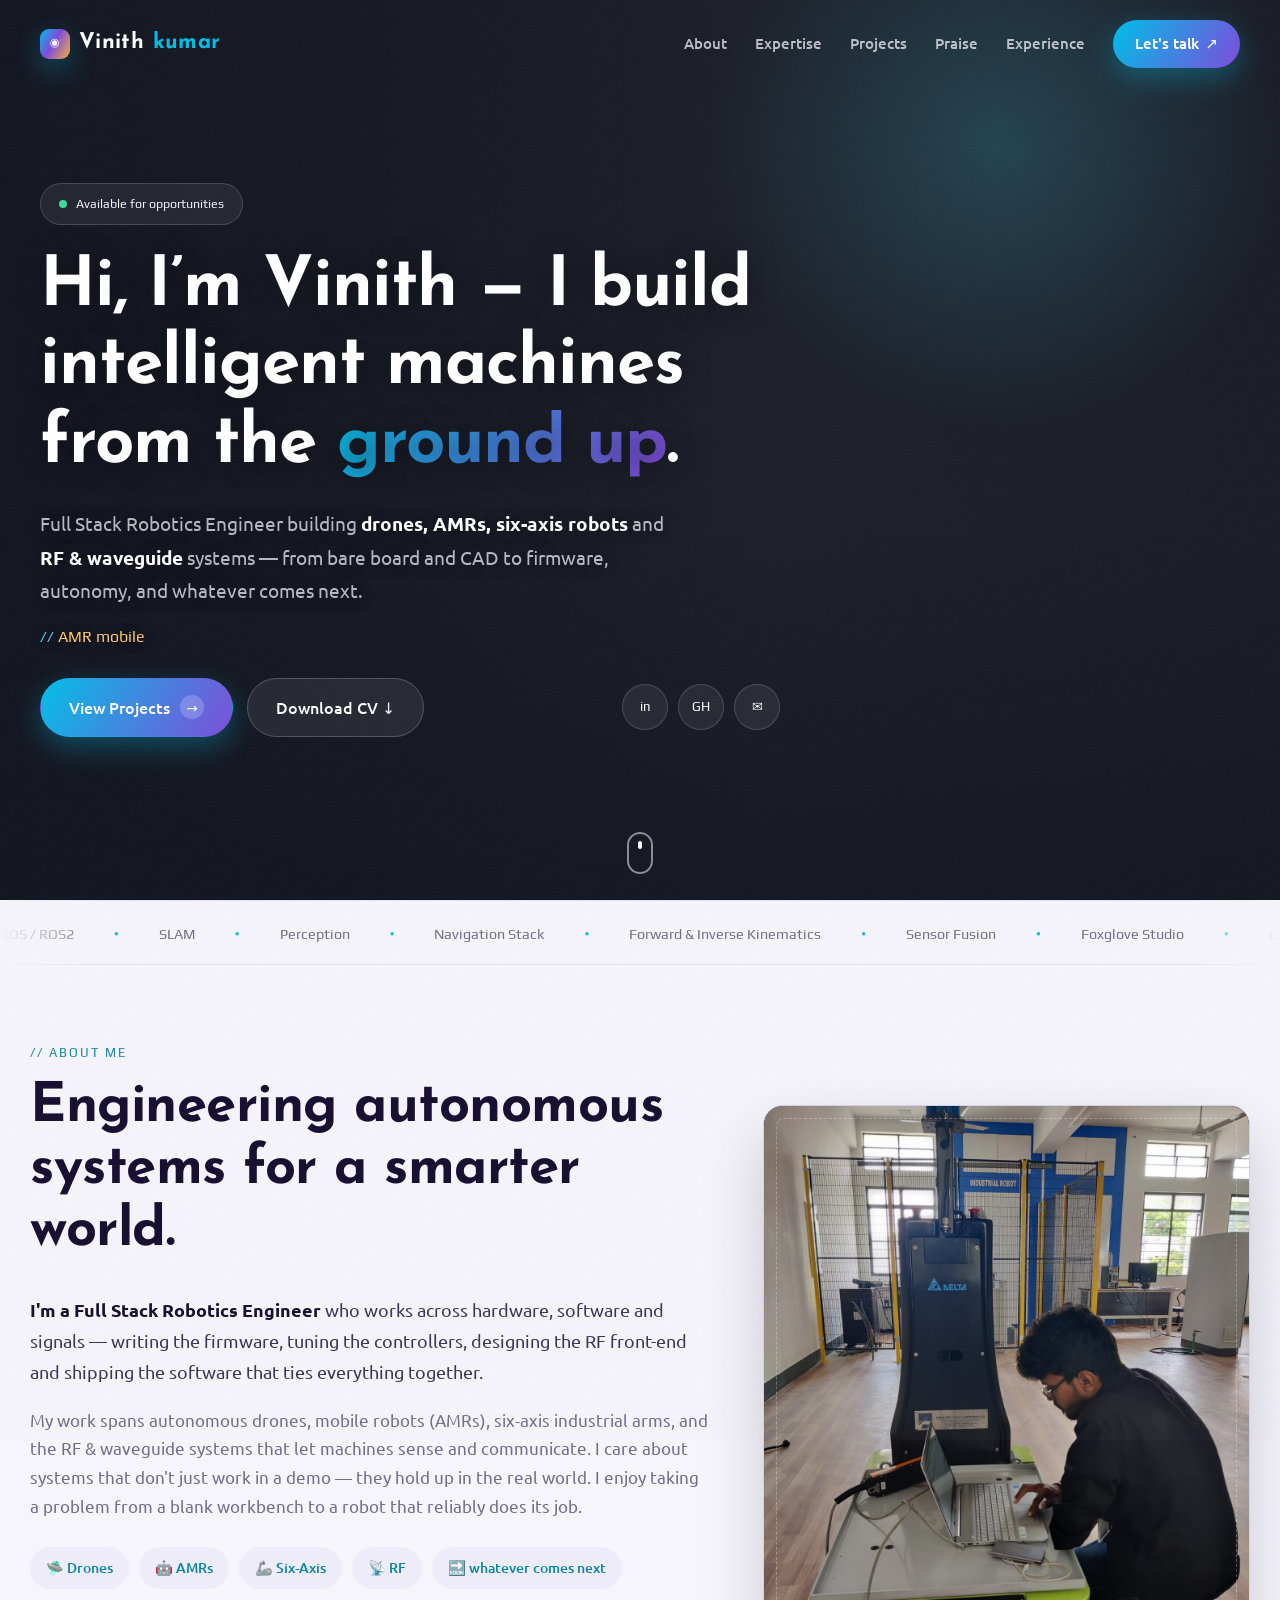
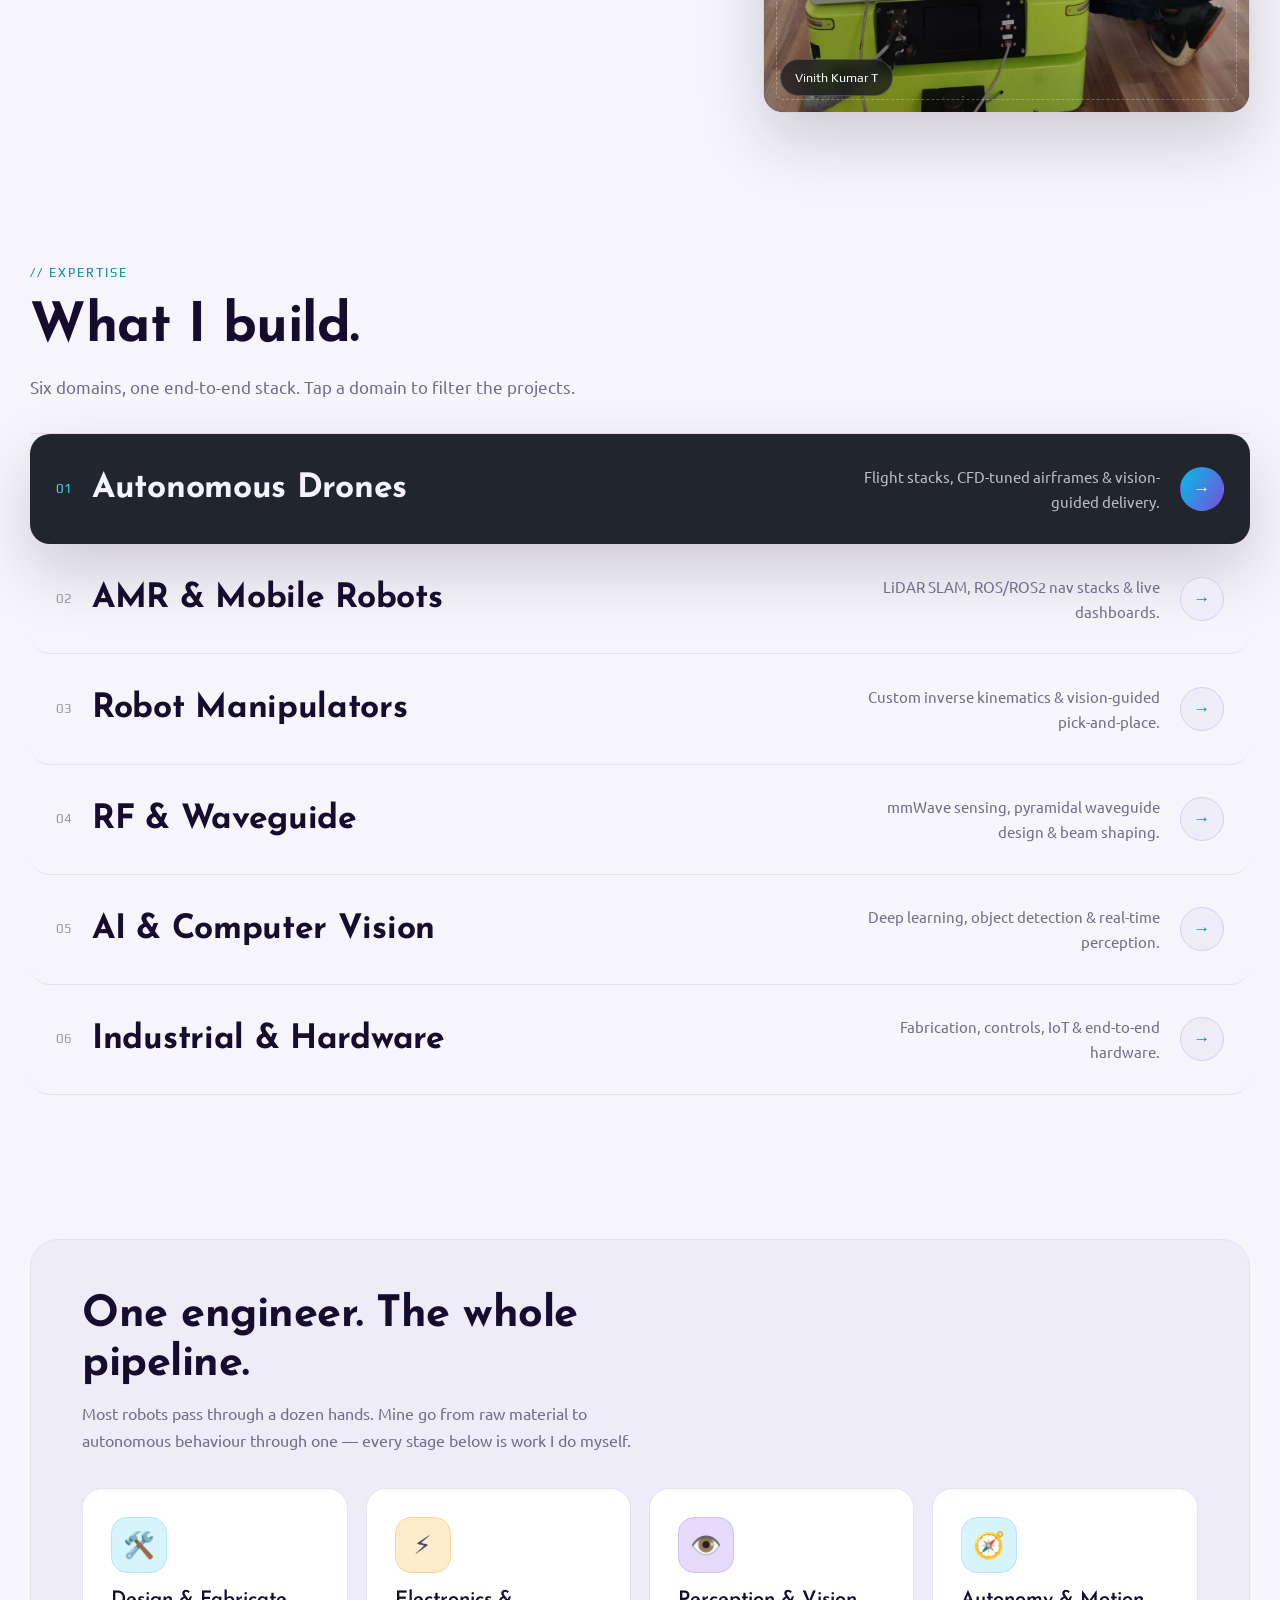
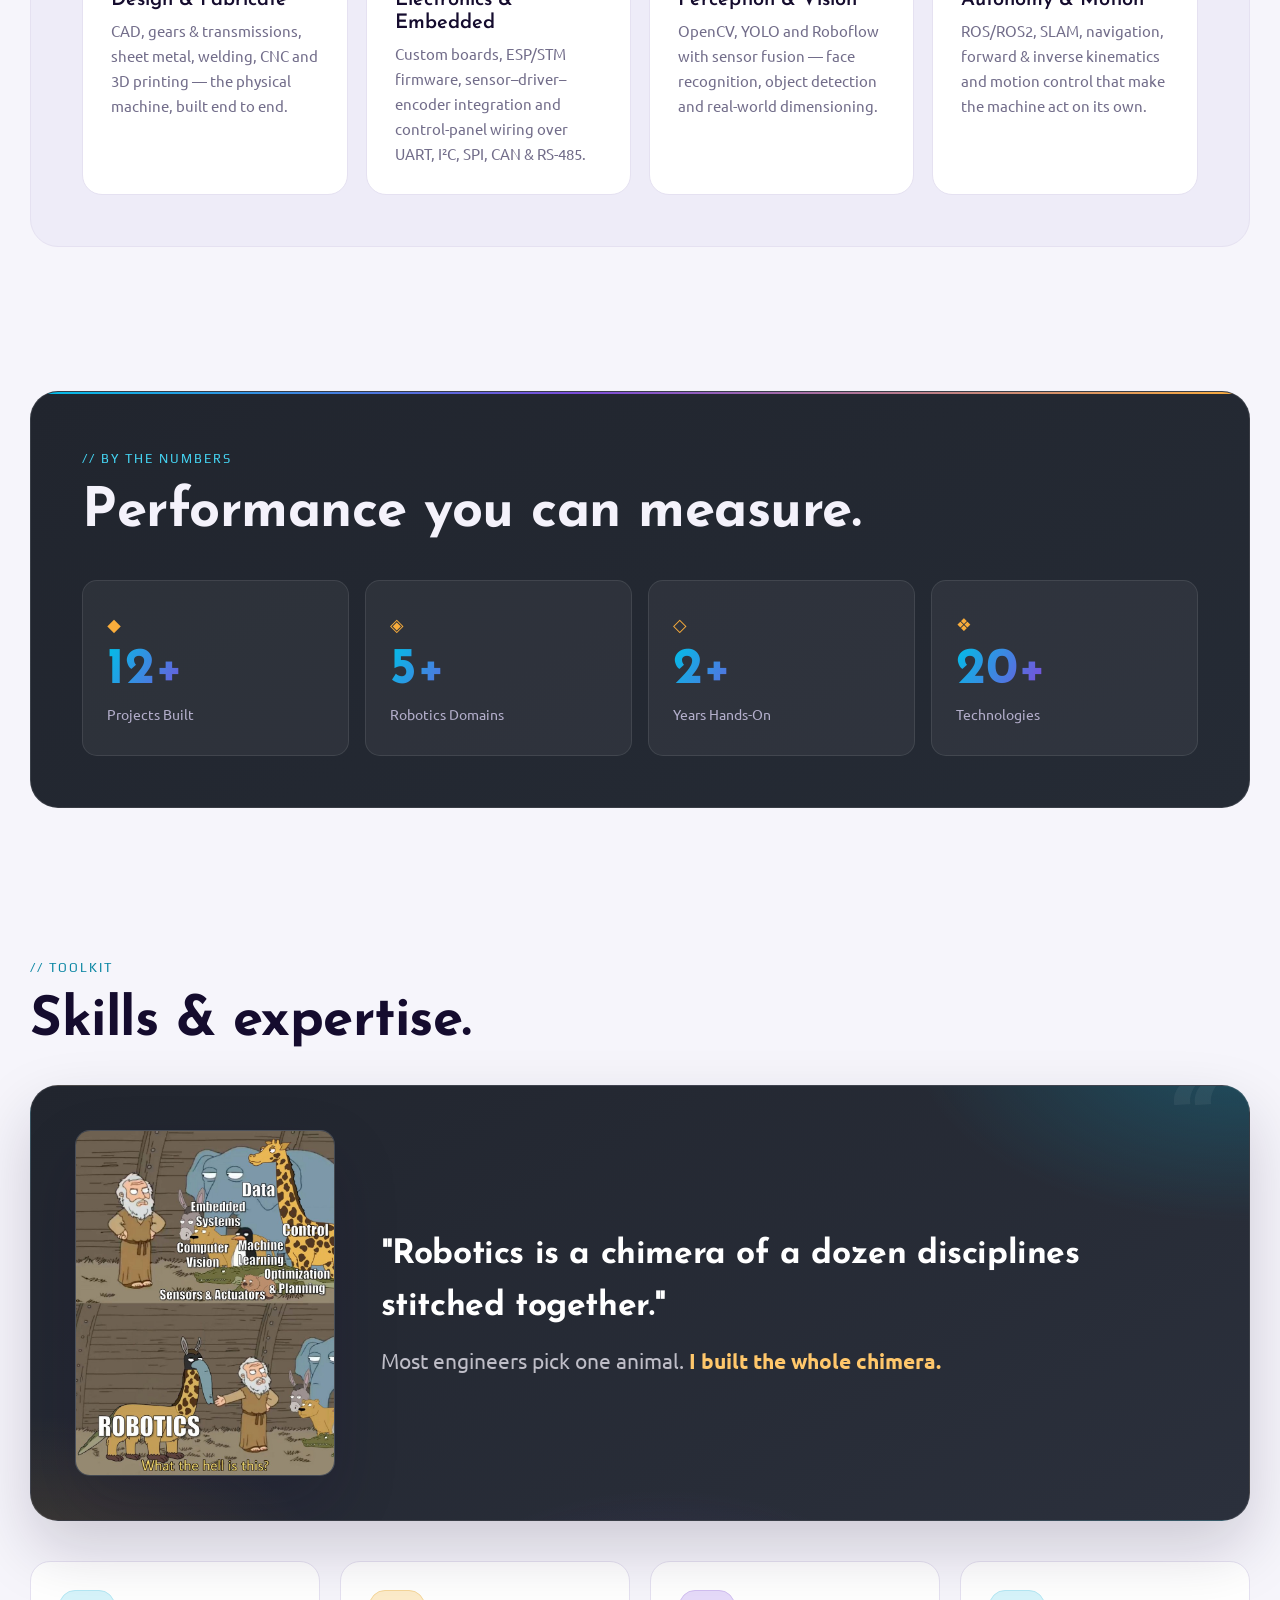
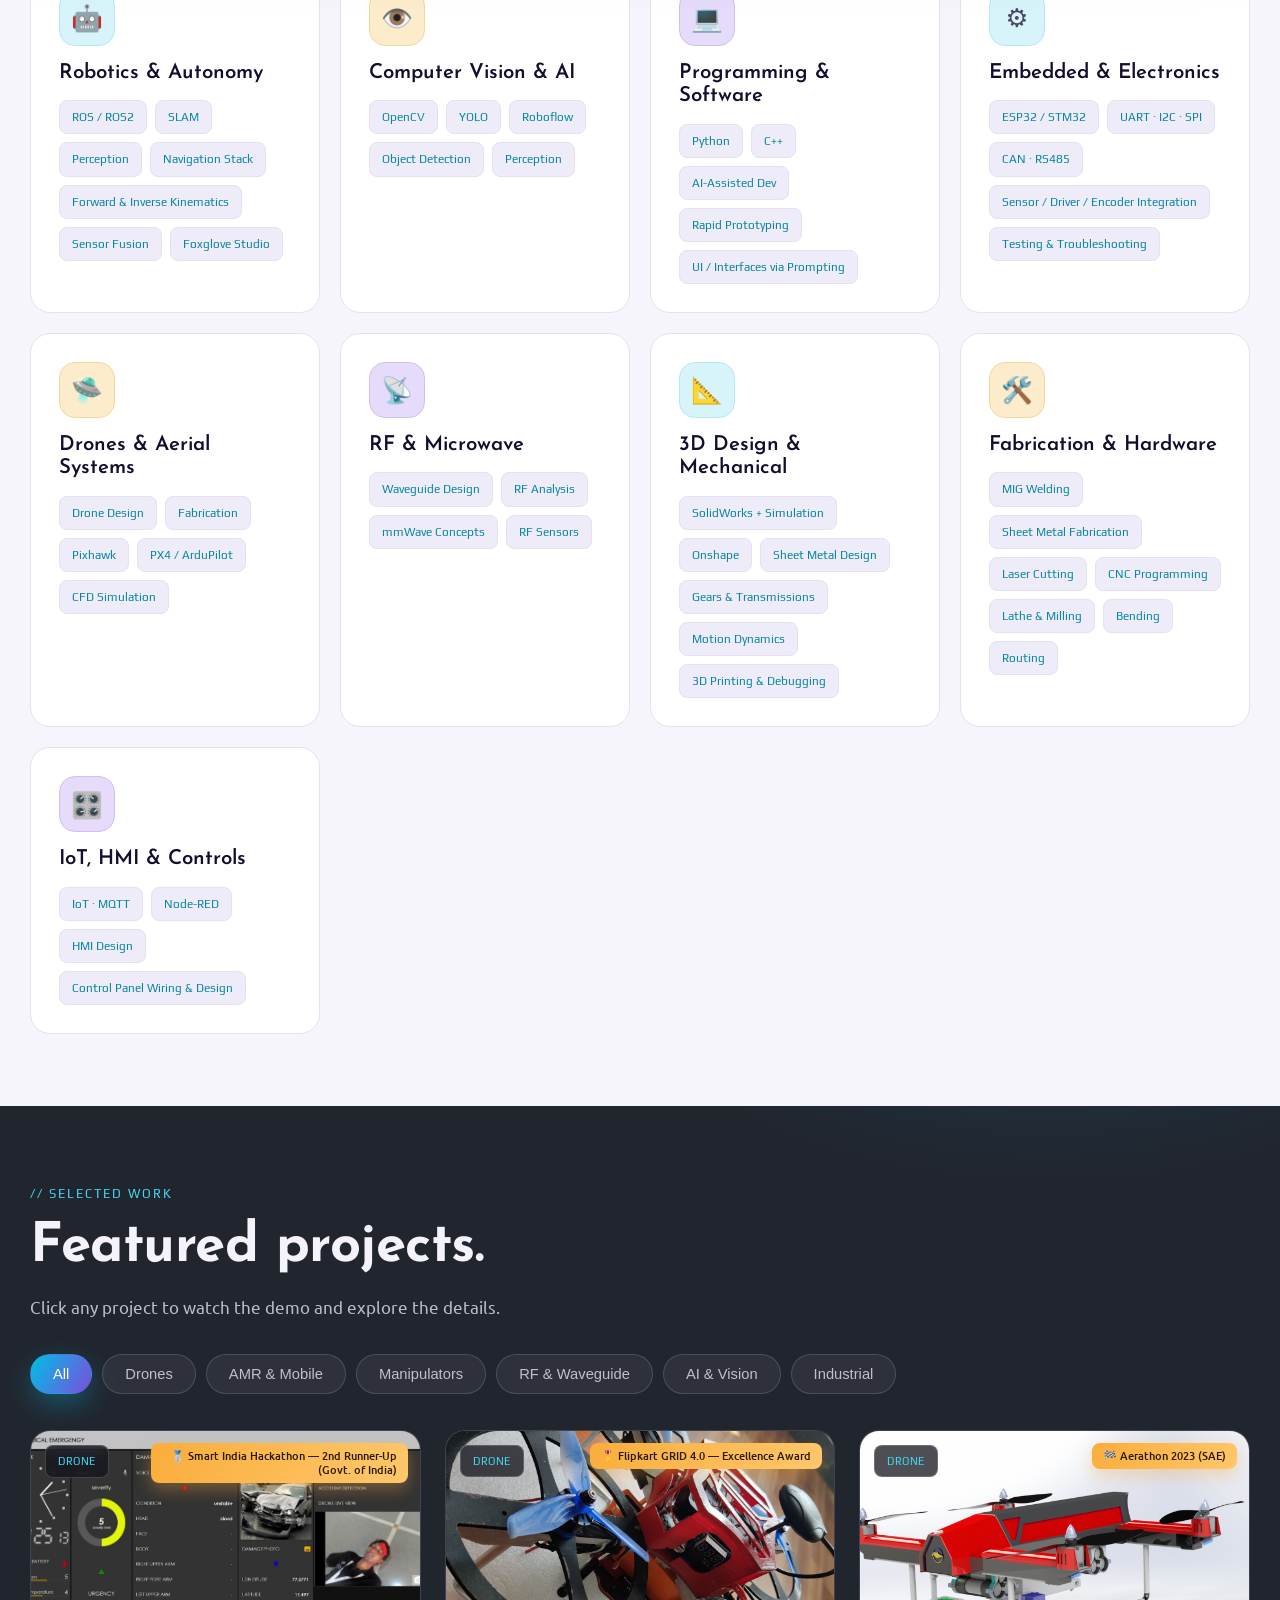
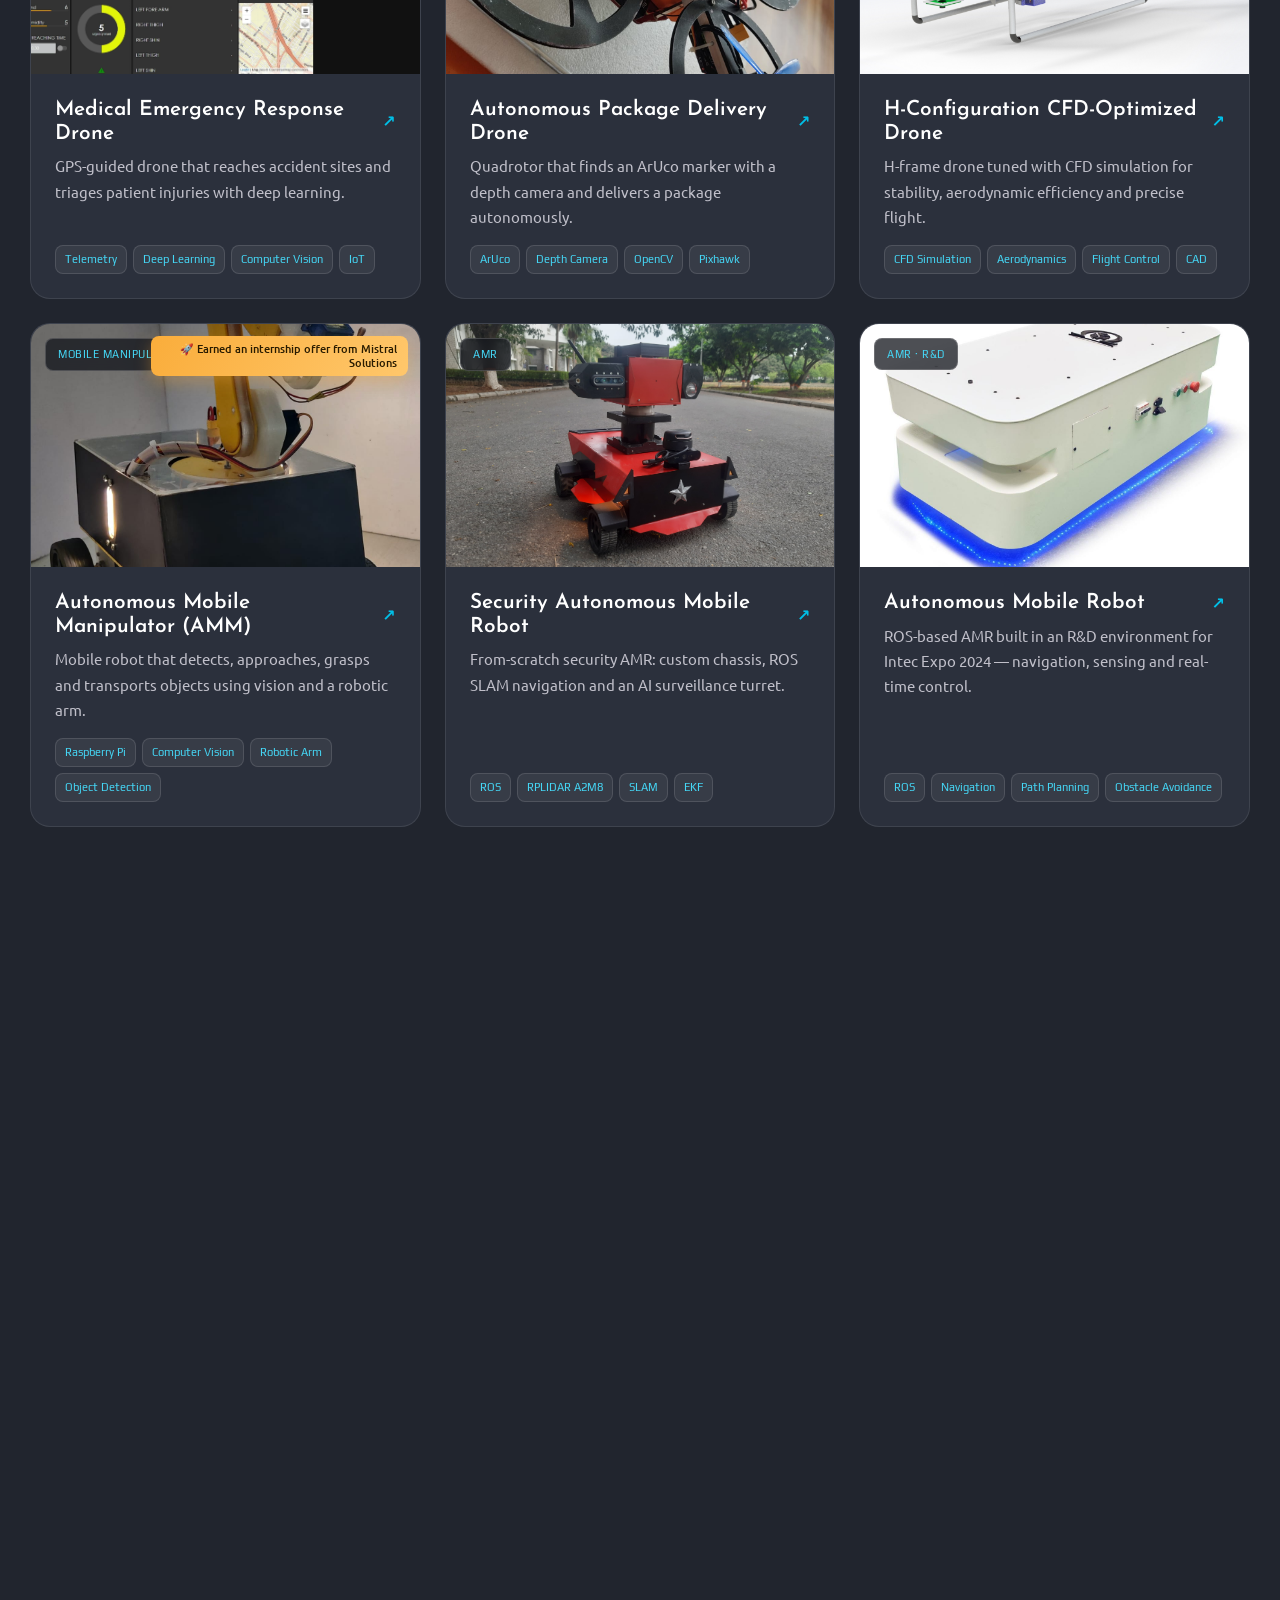
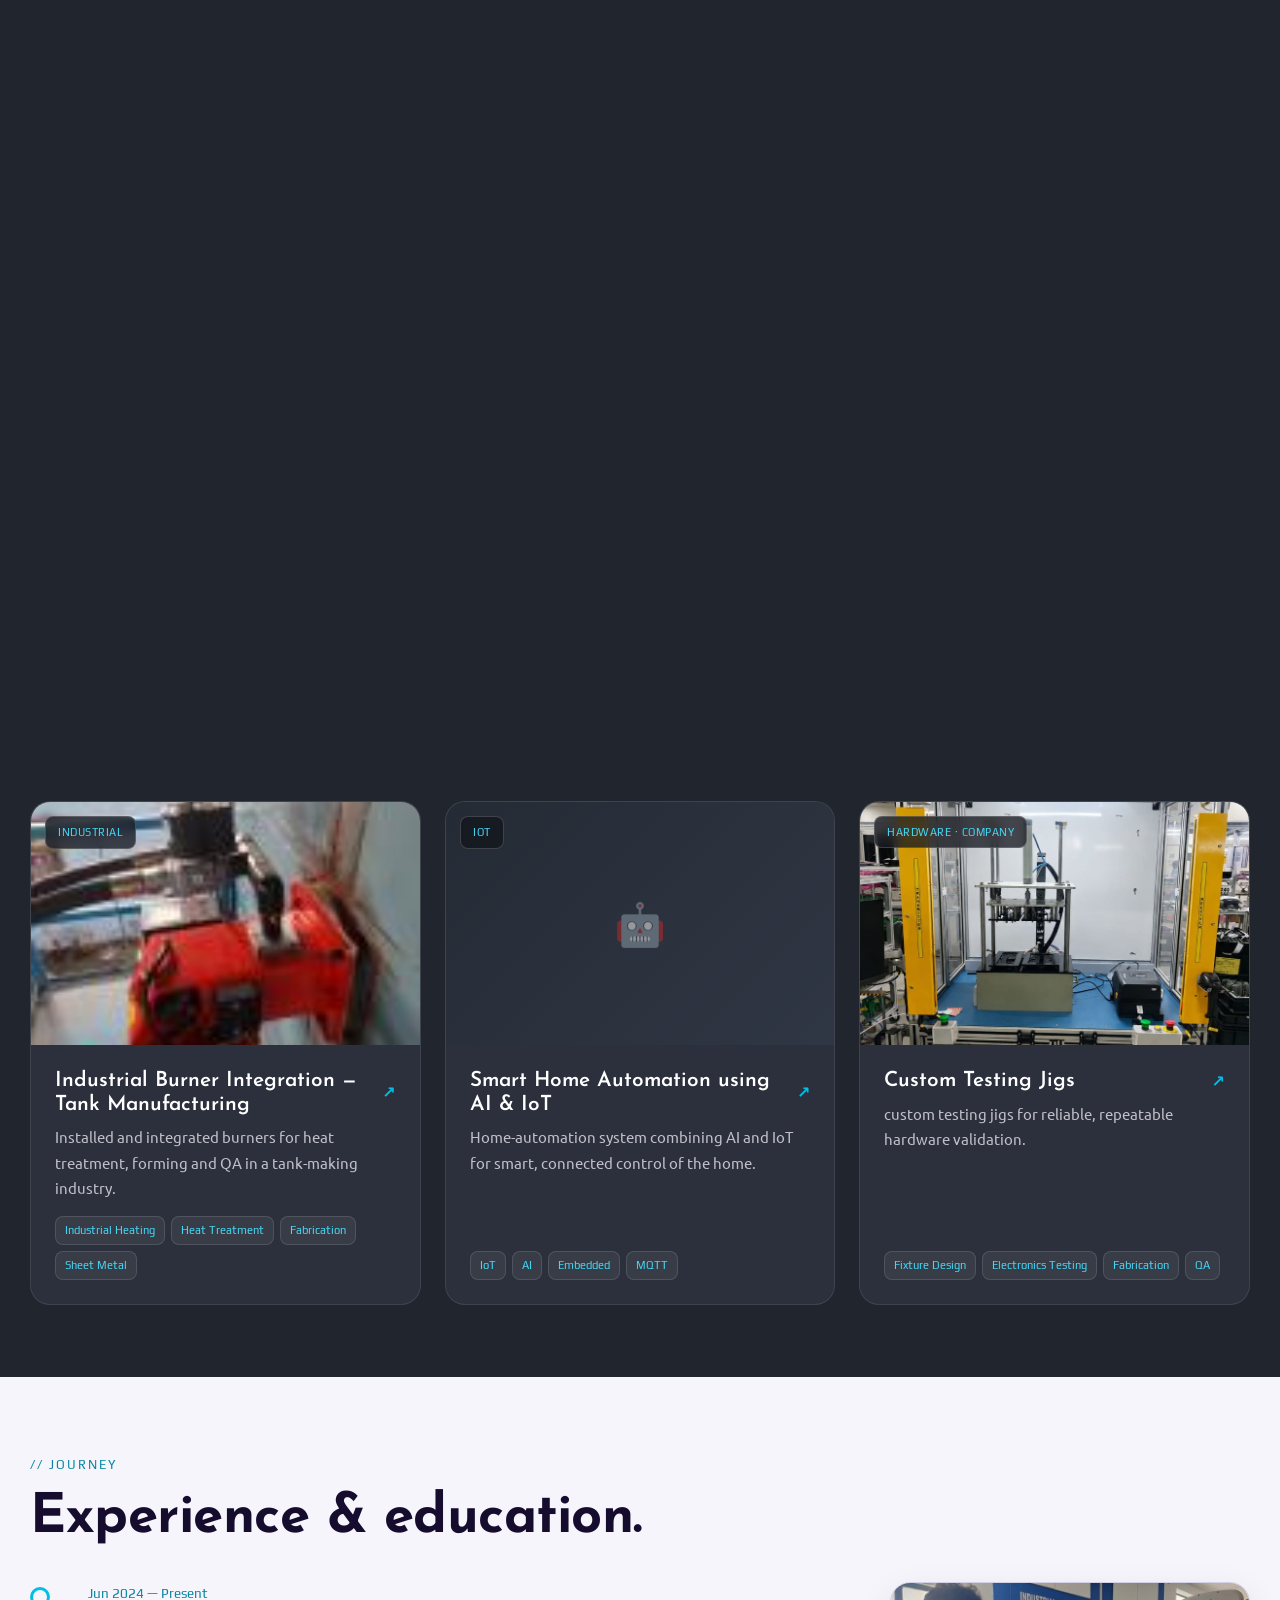
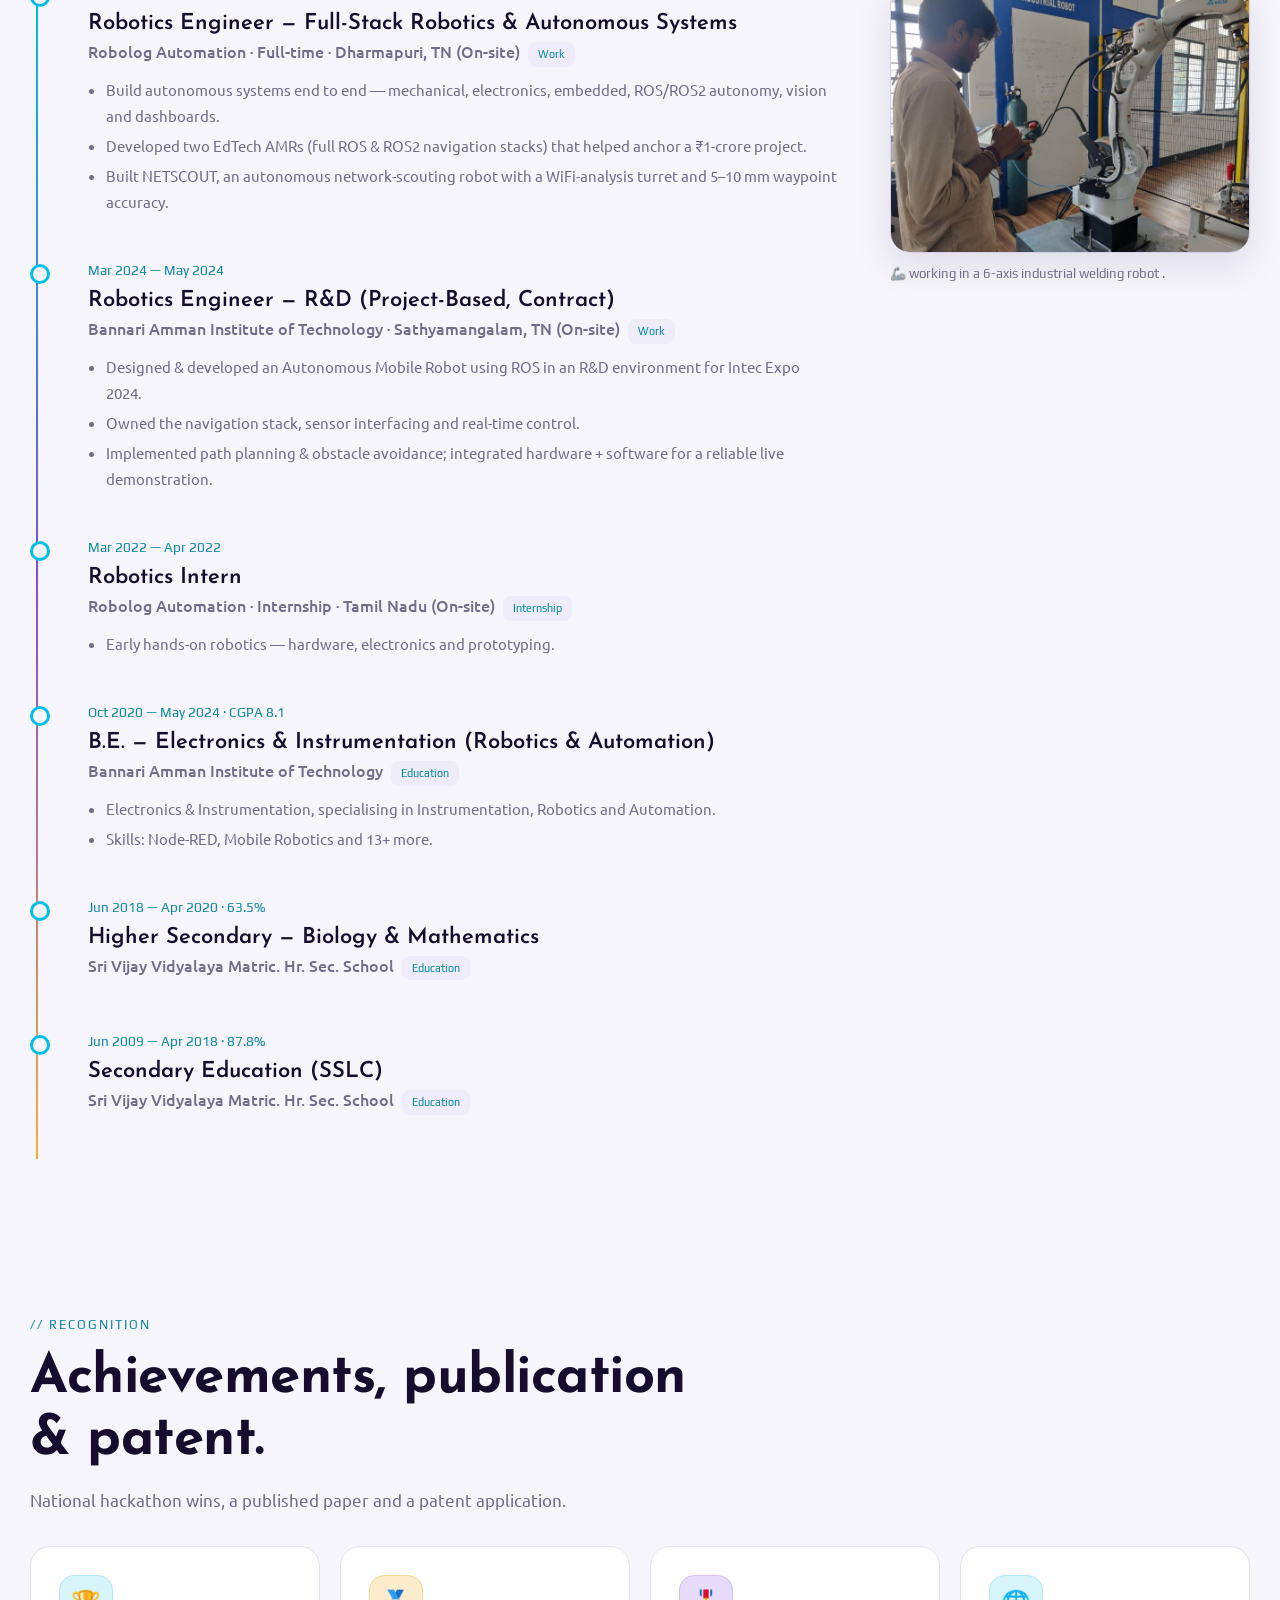
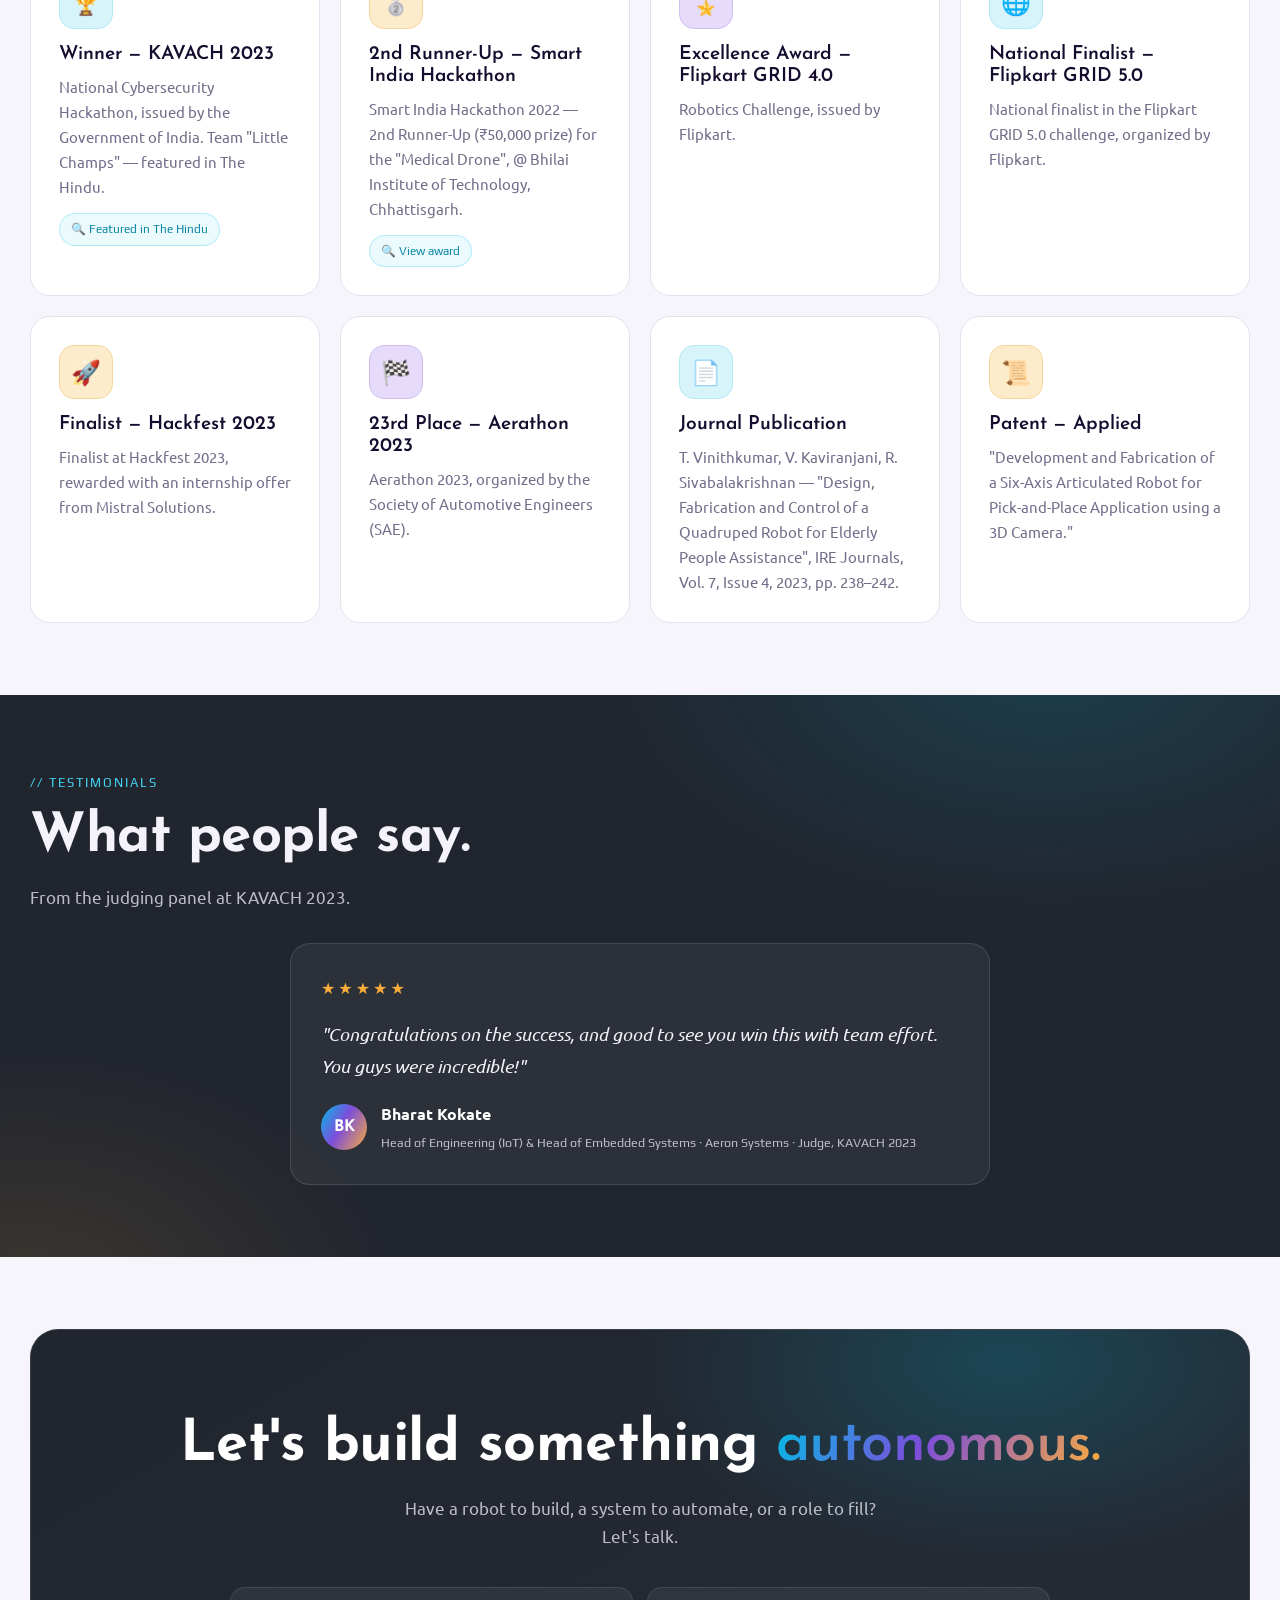
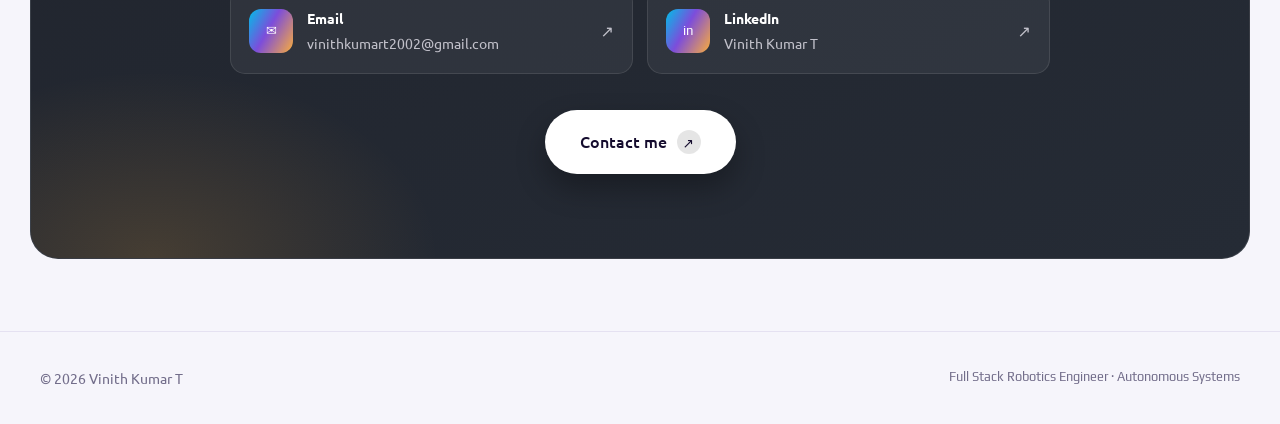
==== commit 3a98218f: "Add image for Quadruped Robot project (thumbnail + gallery)" ====
--- a/index.html
+++ b/index.html
@@ -25,7 +25,7 @@
   <link rel="preconnect" href="https://fonts.gstatic.com" crossorigin />
   <link href="https://fonts.googleapis.com/css2?family=Josefin+Sans:wght@400;500;600;700&family=Ubuntu:wght@400;500;700&family=Play:wght@400;700&display=swap" rel="stylesheet" />
 
-  <link rel="stylesheet" href="assets/css/style.css?v=20260926m" />
+  <link rel="stylesheet" href="assets/css/style.css?v=20260926n" />
   <link rel="icon" href="data:image/svg+xml,%3Csvg xmlns='http://www.w3.org/2000/svg' viewBox='0 0 100 100'%3E%3Ctext y='.9em' font-size='90'%3E%F0%9F%A4%96%3C/text%3E%3C/svg%3E" />
 </head>
 <body>
@@ -389,7 +389,7 @@
     </div>
   </div>
 
-  <script src="assets/js/data.js?v=20260926m"></script>
-  <script src="assets/js/main.js?v=20260926m"></script>
+  <script src="assets/js/data.js?v=20260926n"></script>
+  <script src="assets/js/main.js?v=20260926n"></script>
 </body>
 </html>
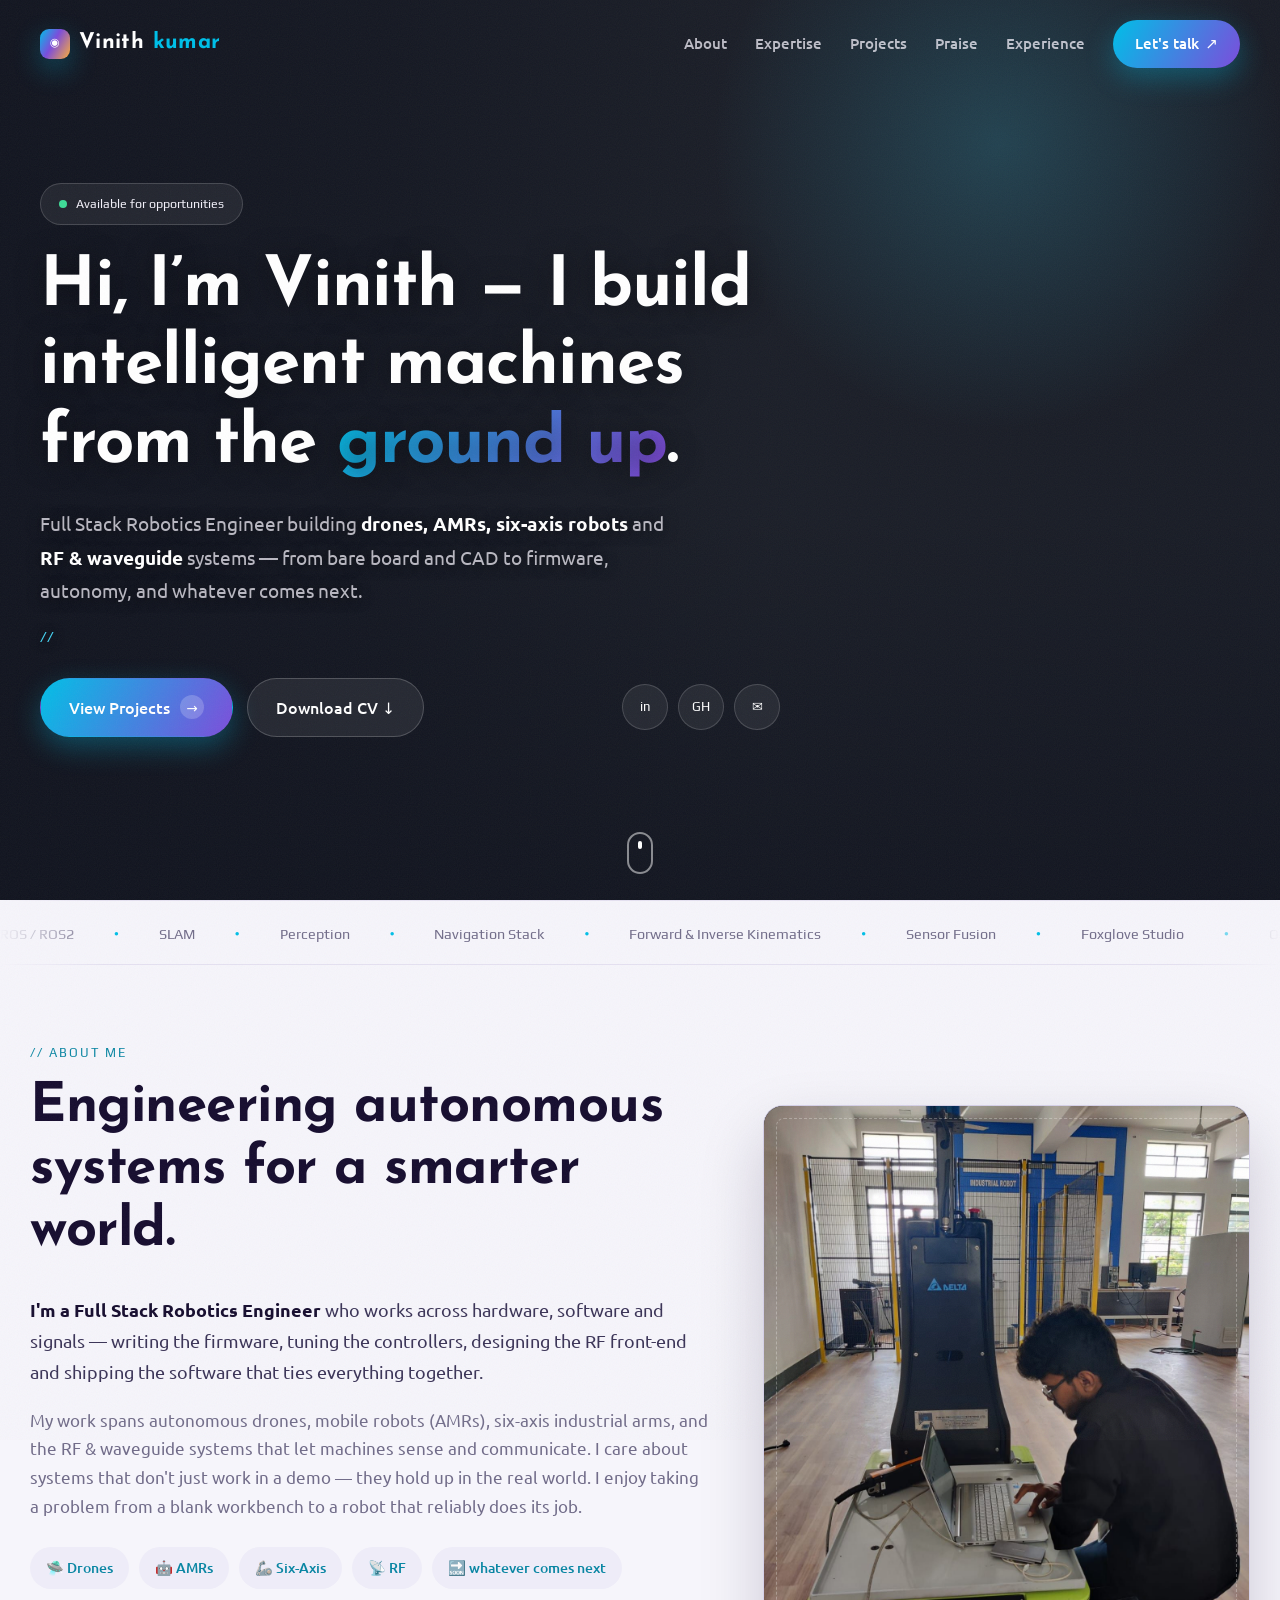
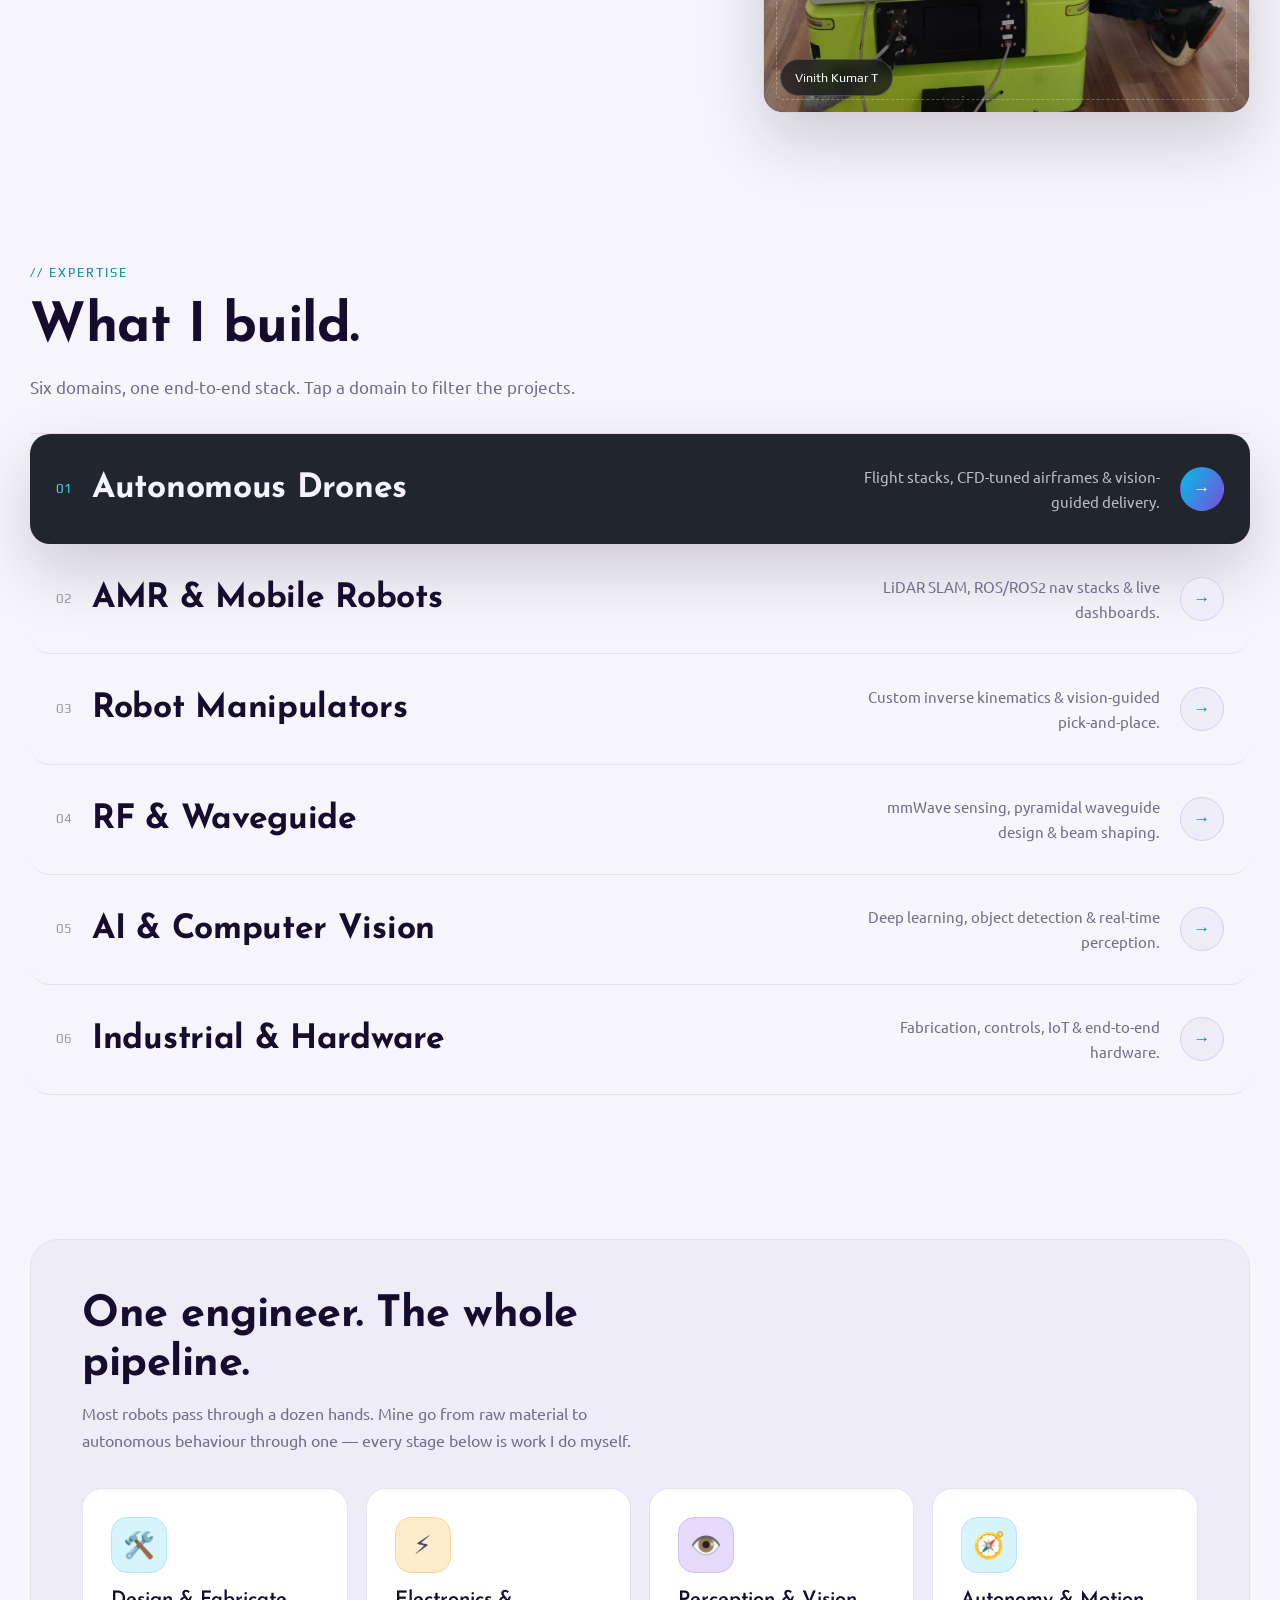
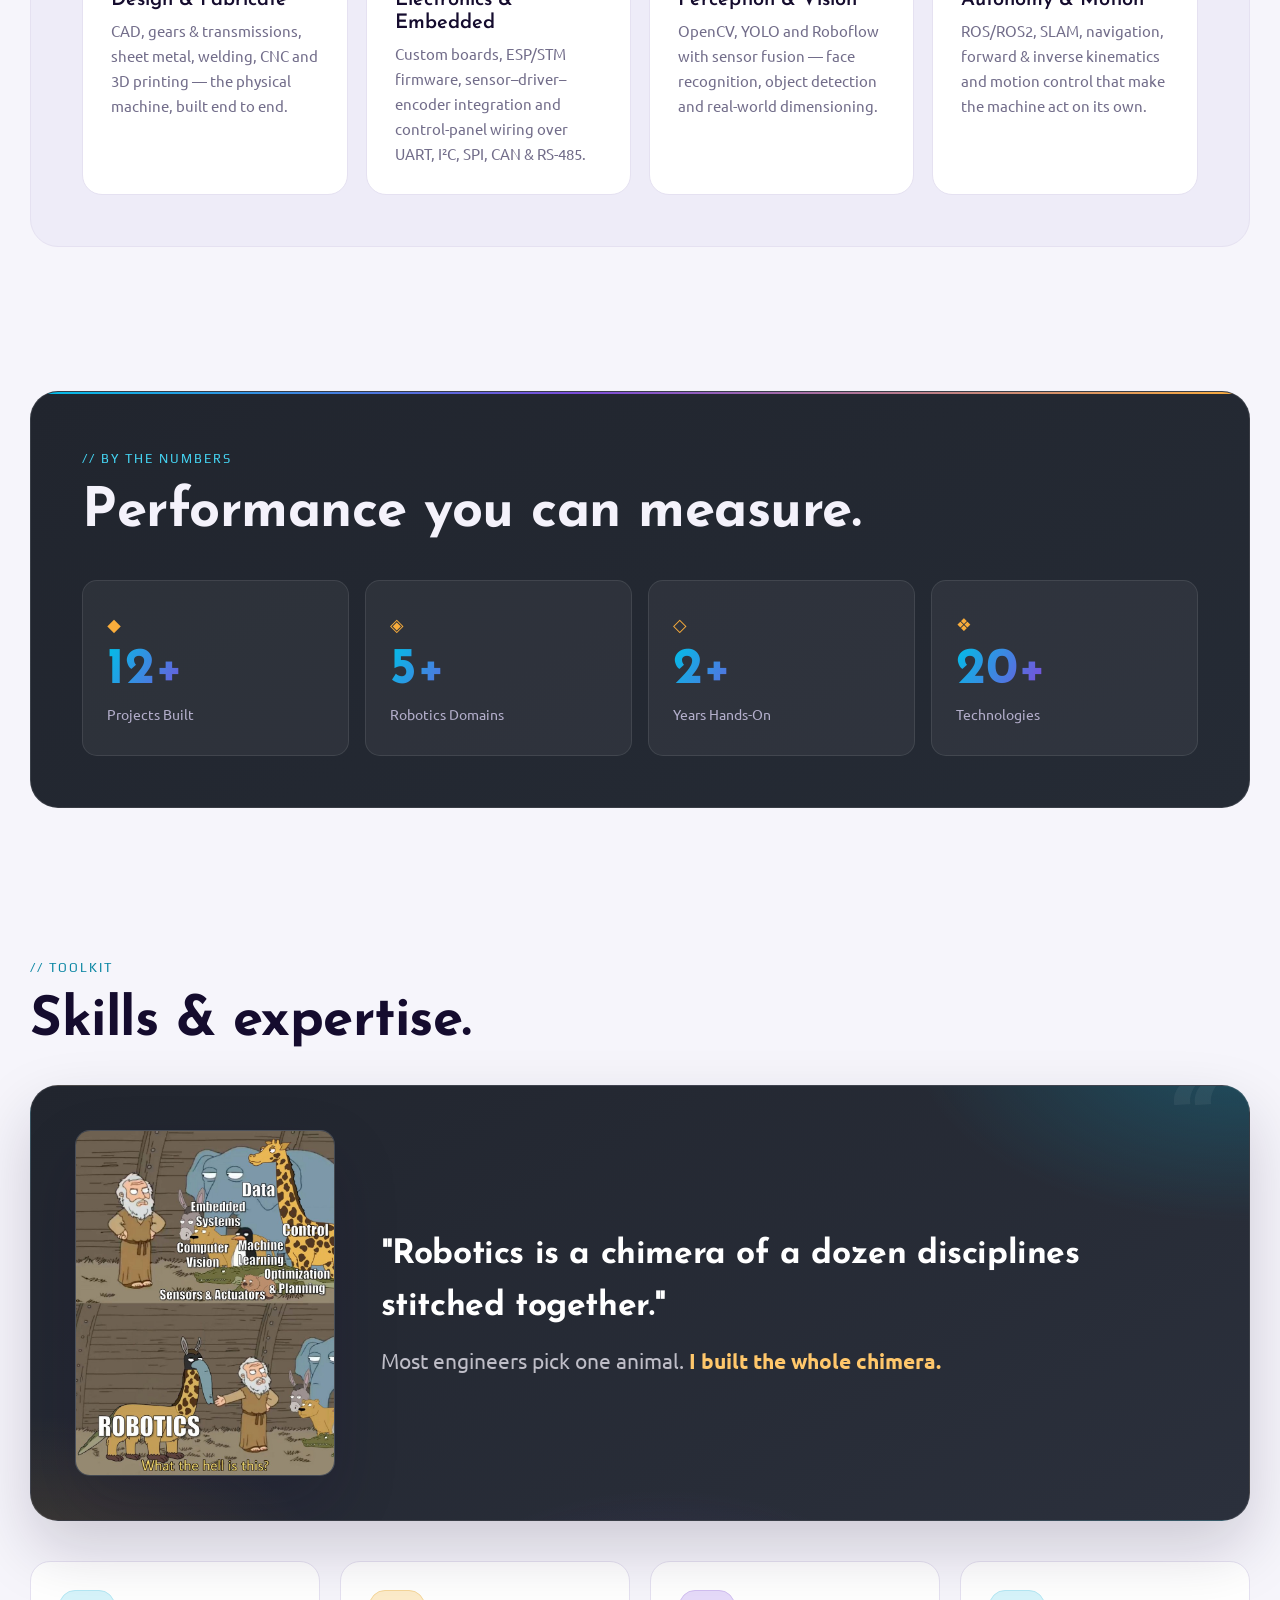
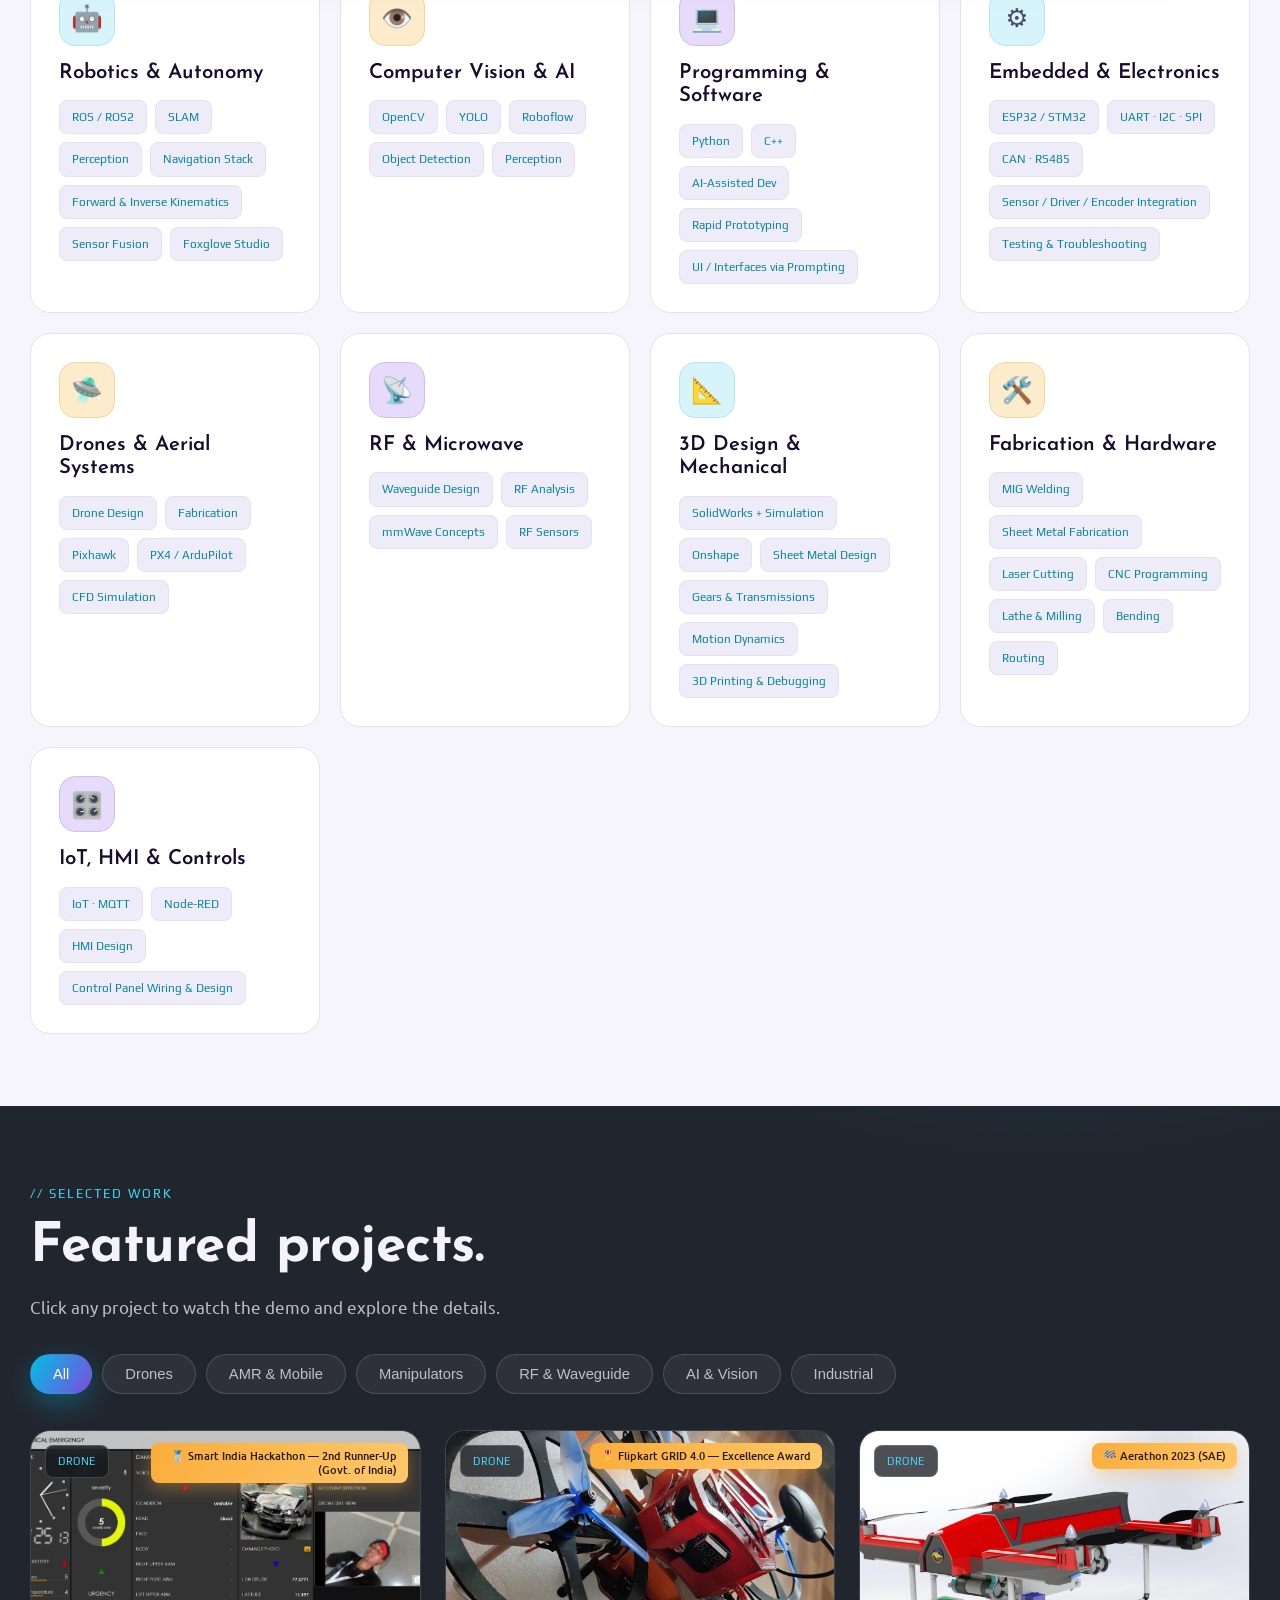
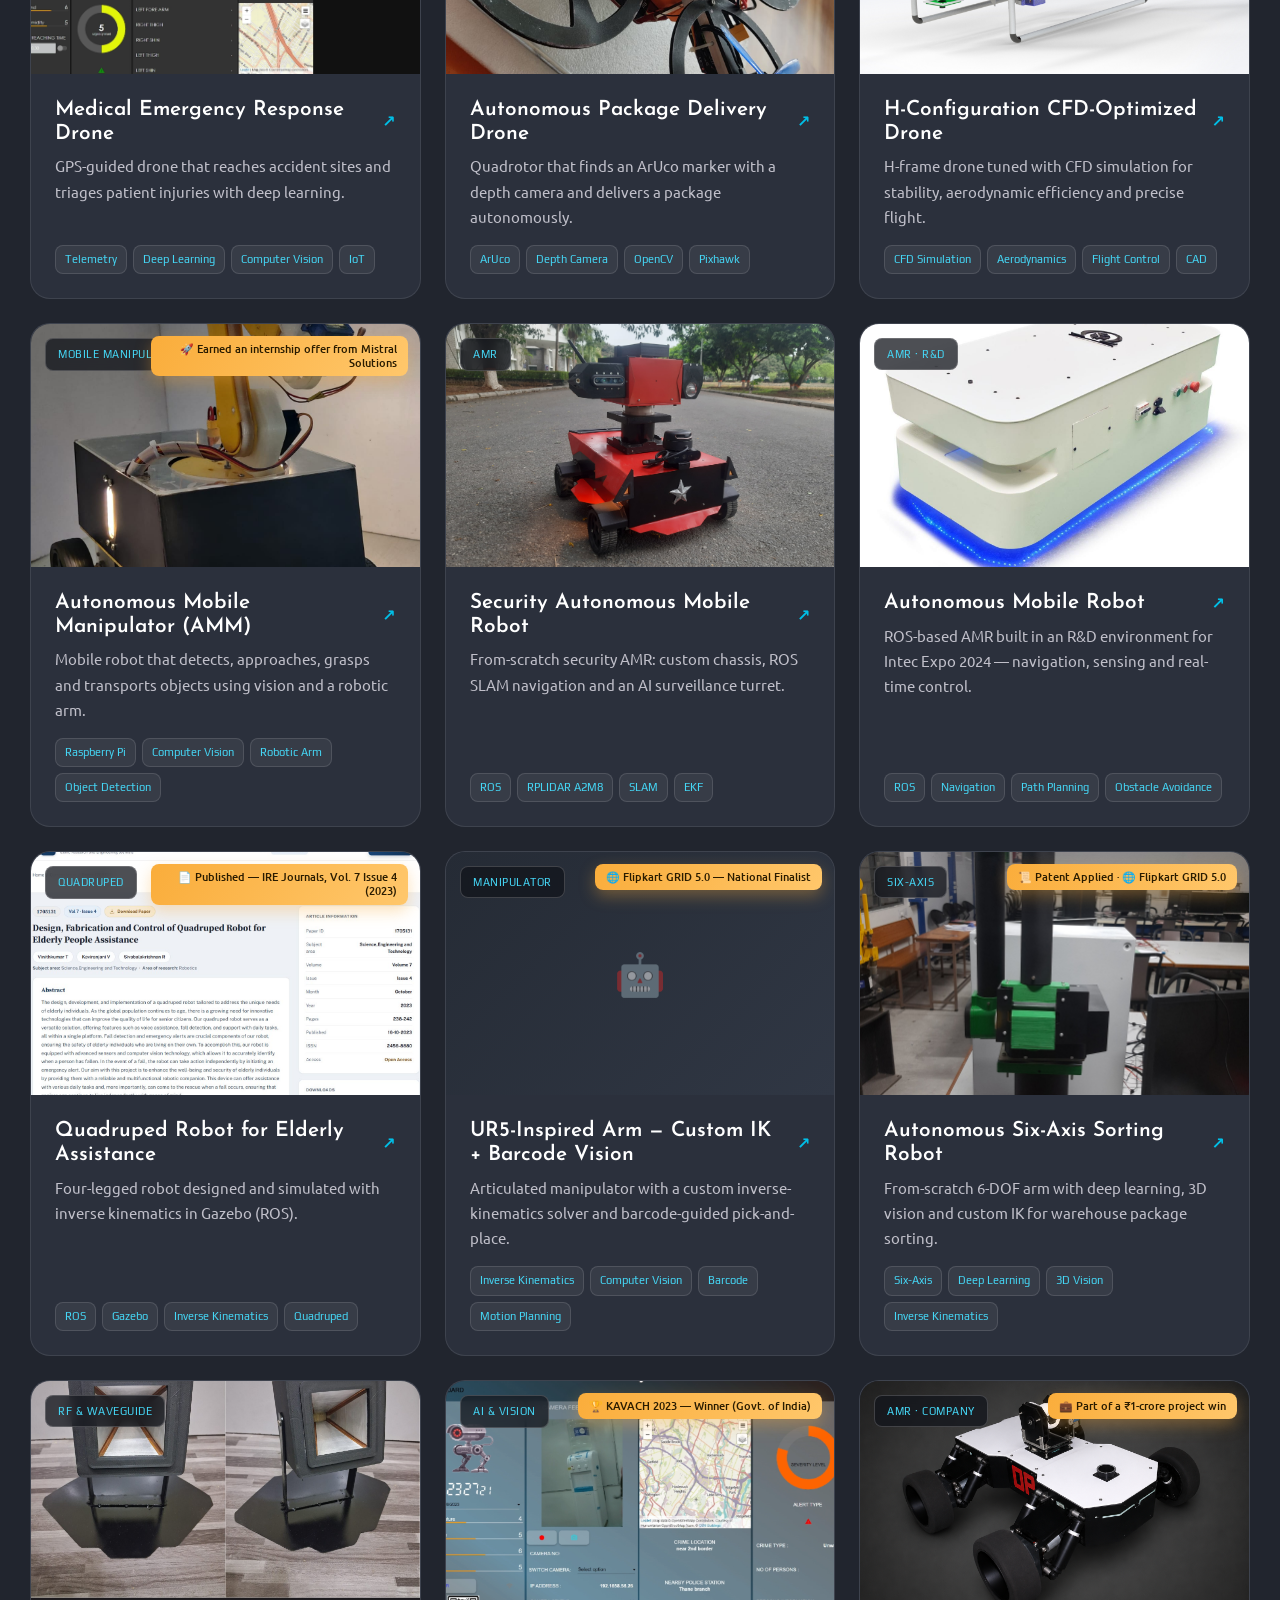
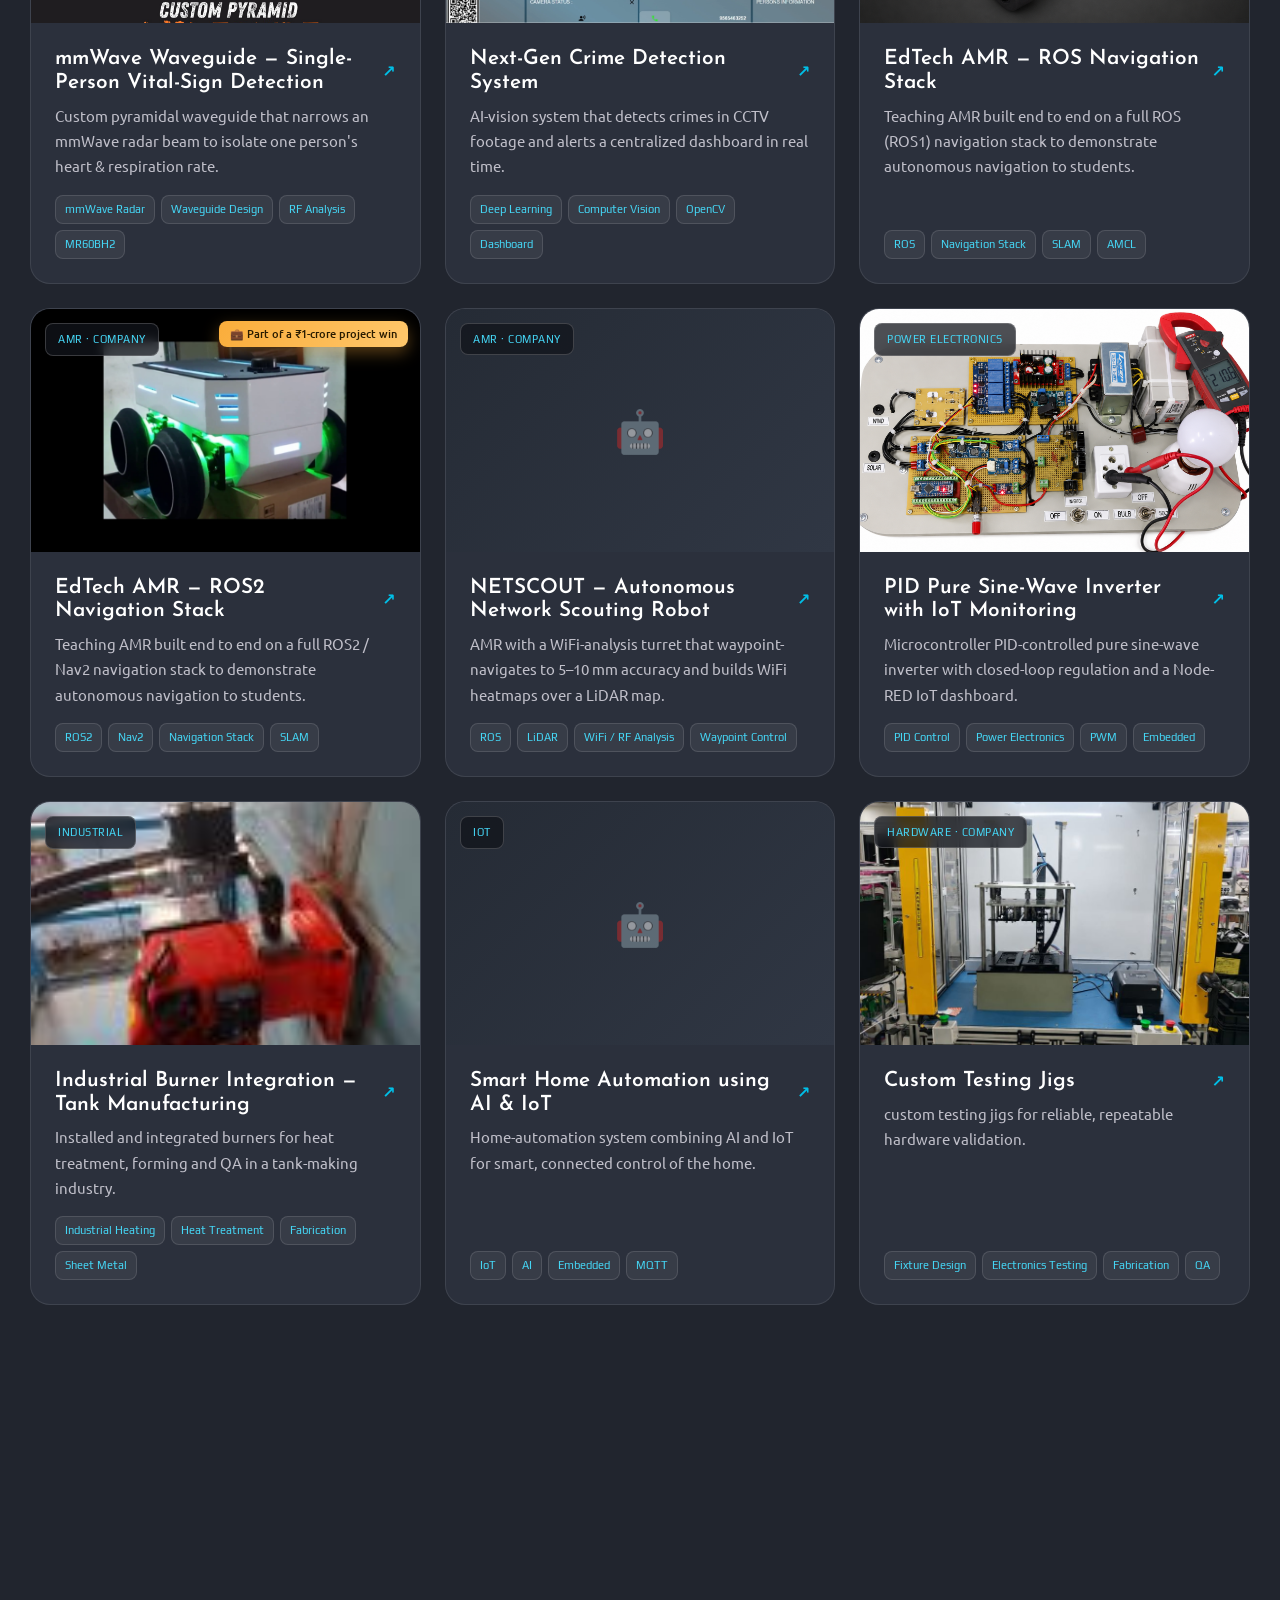
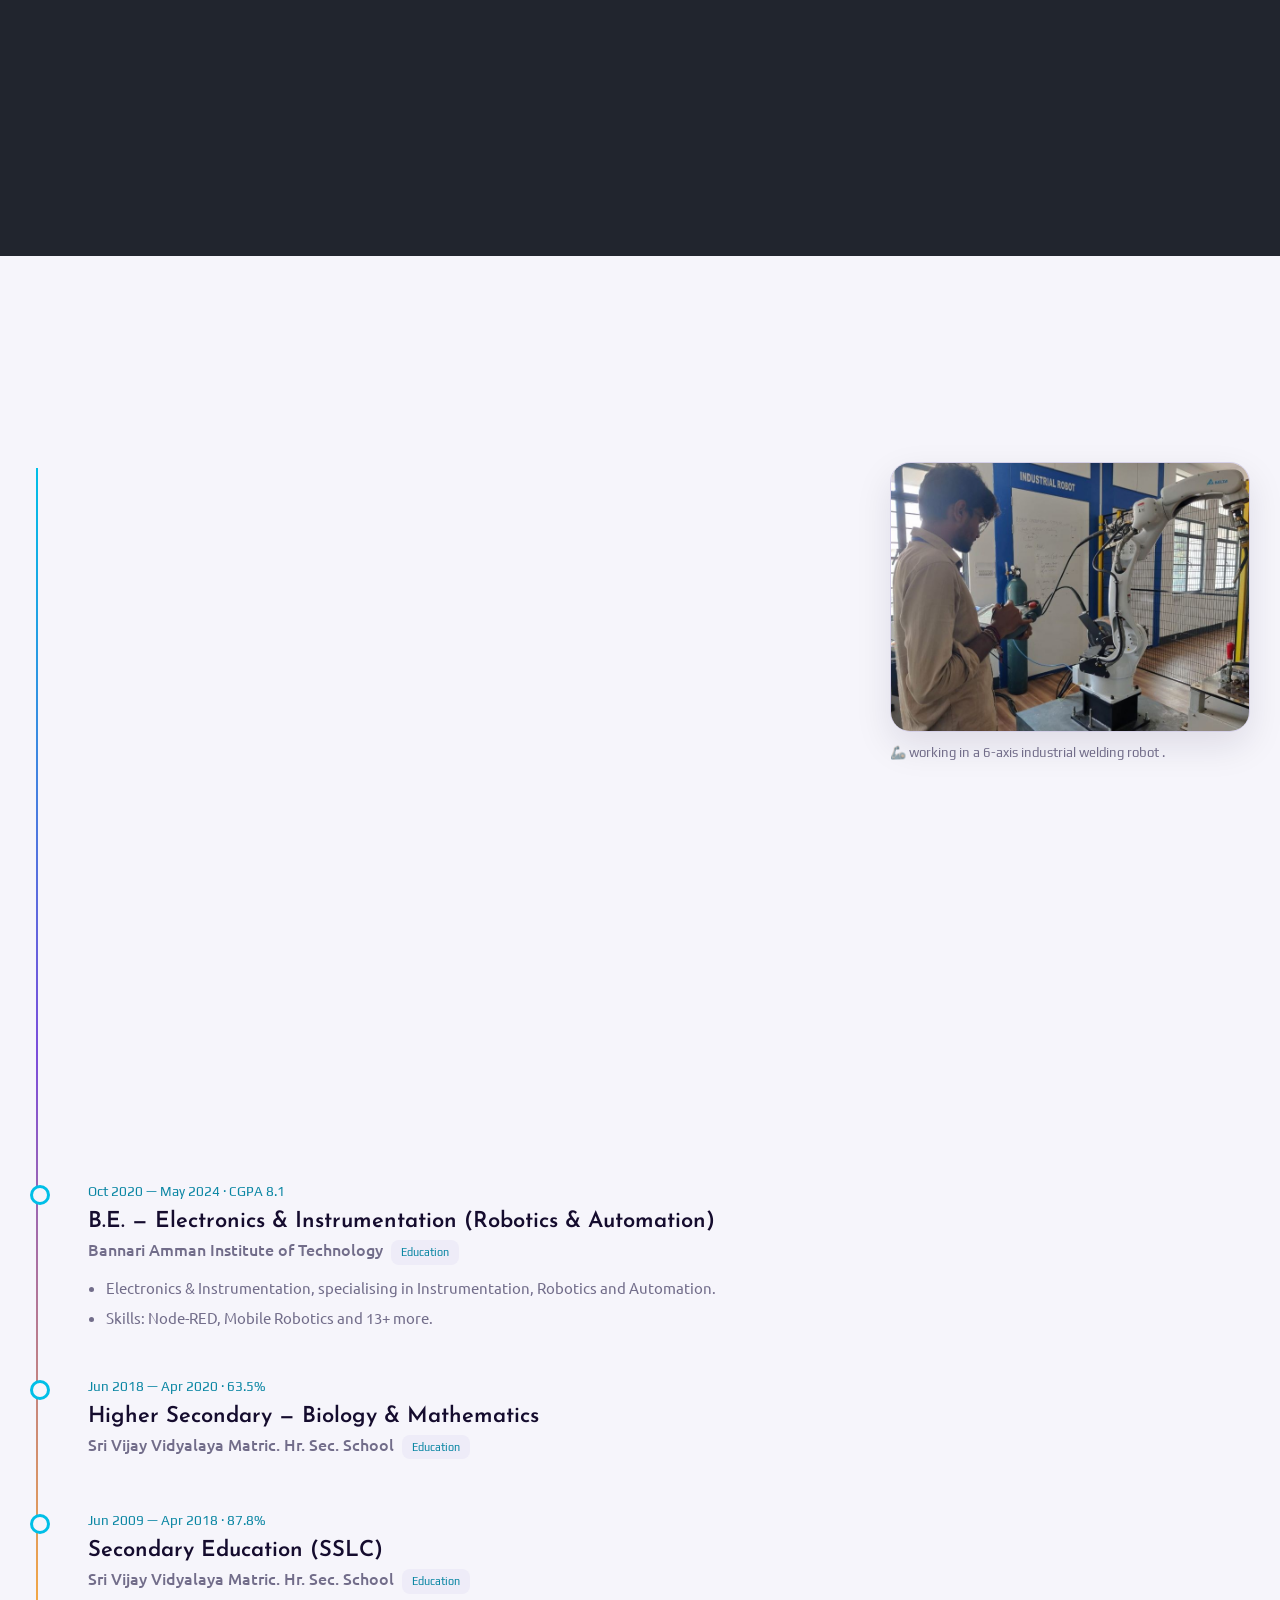
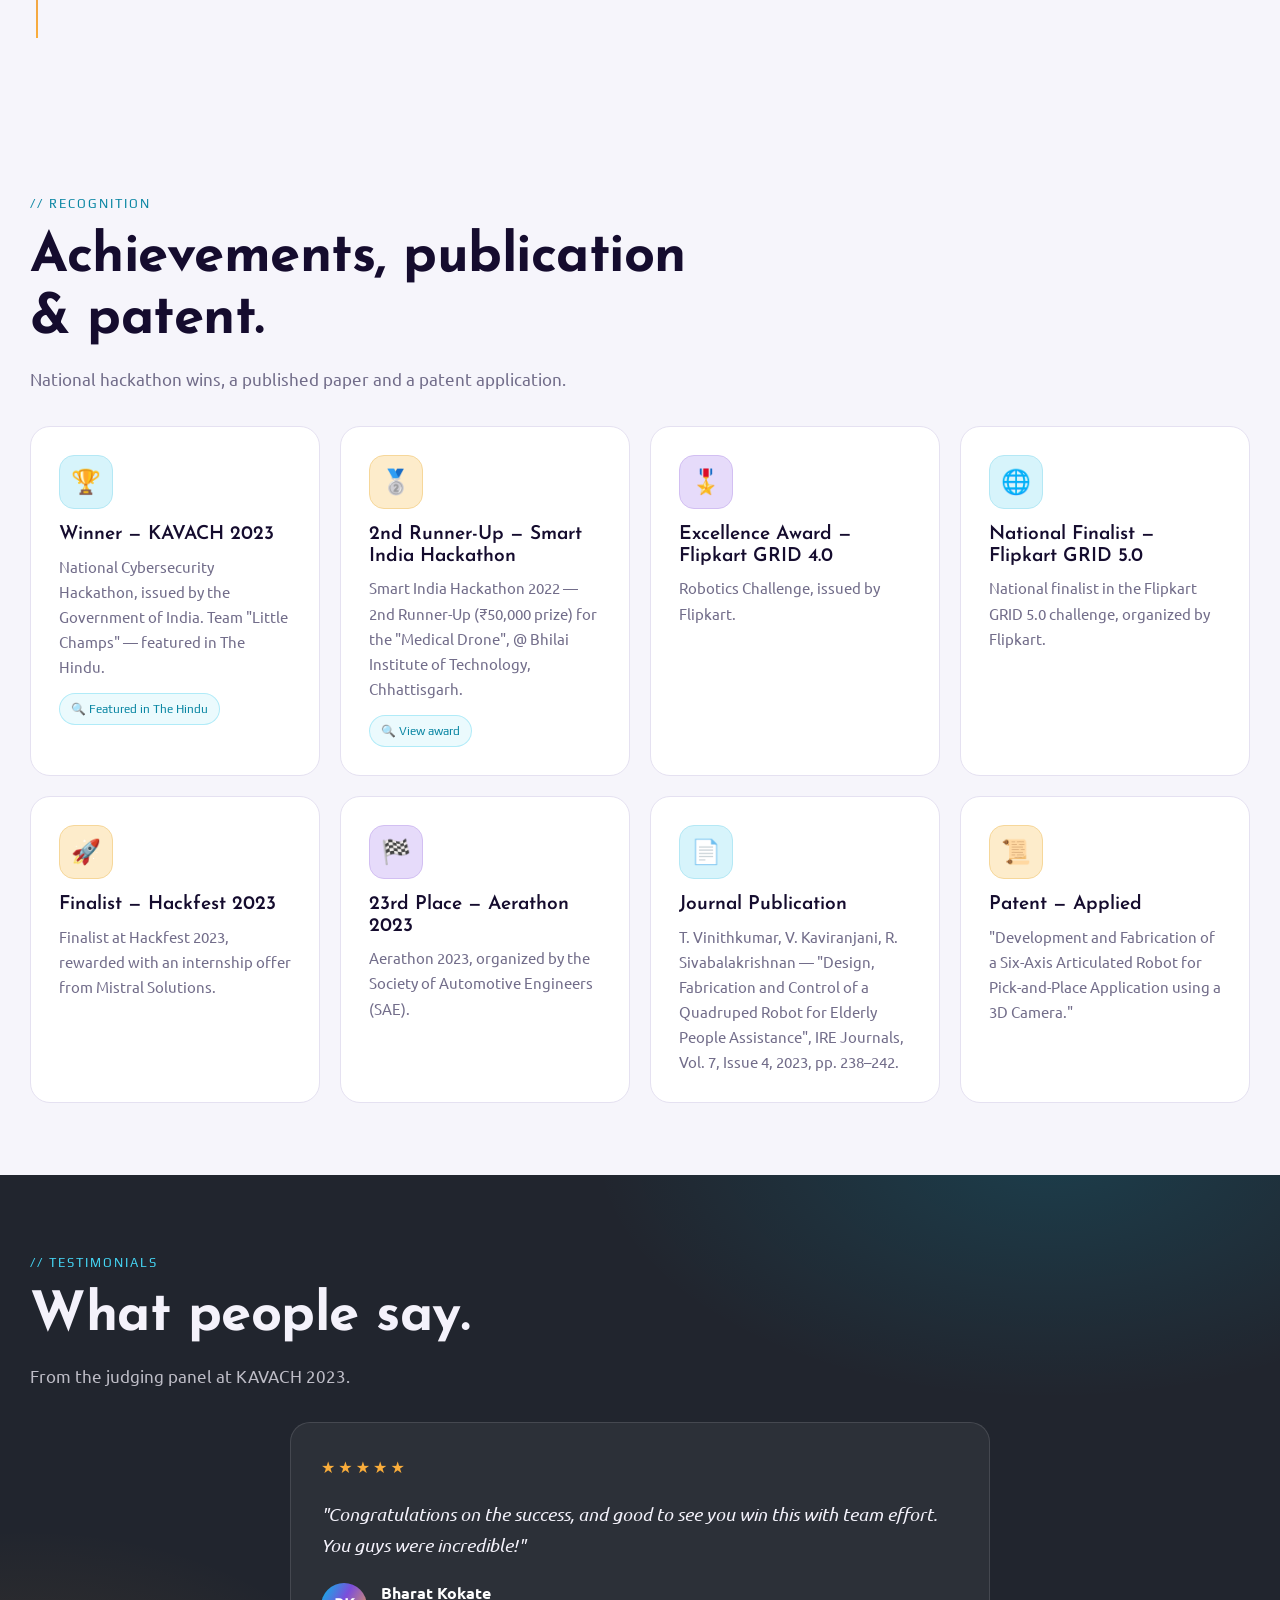
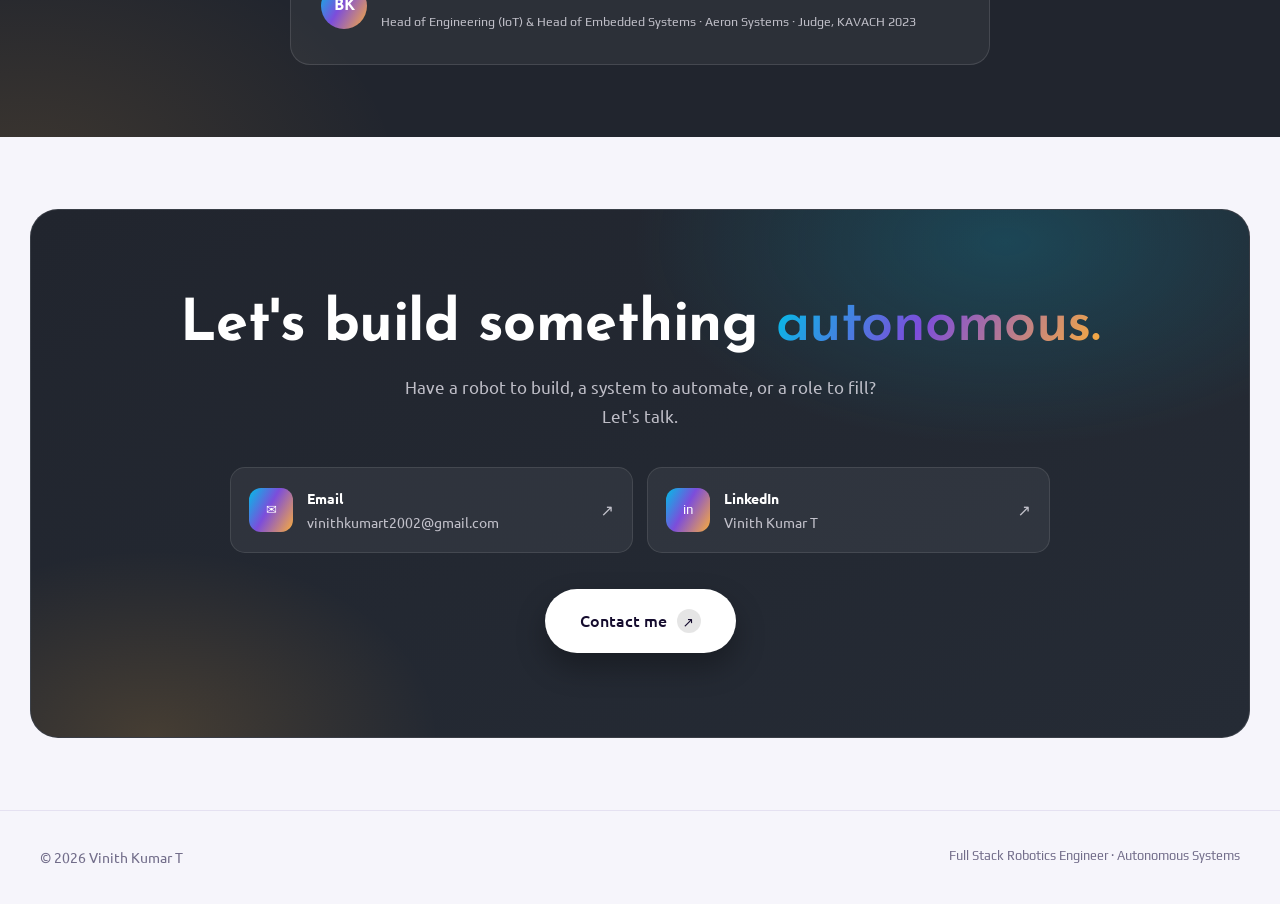
==== commit 04e2b88b: "Add Control Panel Design & Build (Robolog Automation) to projects" ====
--- a/index.html
+++ b/index.html
@@ -25,7 +25,7 @@
   <link rel="preconnect" href="https://fonts.gstatic.com" crossorigin />
   <link href="https://fonts.googleapis.com/css2?family=Josefin+Sans:wght@400;500;600;700&family=Ubuntu:wght@400;500;700&family=Play:wght@400;700&display=swap" rel="stylesheet" />
 
-  <link rel="stylesheet" href="assets/css/style.css?v=20260926n" />
+  <link rel="stylesheet" href="assets/css/style.css?v=20260926o" />
   <link rel="icon" href="data:image/svg+xml,%3Csvg xmlns='http://www.w3.org/2000/svg' viewBox='0 0 100 100'%3E%3Ctext y='.9em' font-size='90'%3E%F0%9F%A4%96%3C/text%3E%3C/svg%3E" />
 </head>
 <body>
@@ -389,7 +389,7 @@
     </div>
   </div>
 
-  <script src="assets/js/data.js?v=20260926n"></script>
-  <script src="assets/js/main.js?v=20260926n"></script>
+  <script src="assets/js/data.js?v=20260926o"></script>
+  <script src="assets/js/main.js?v=20260926o"></script>
 </body>
 </html>
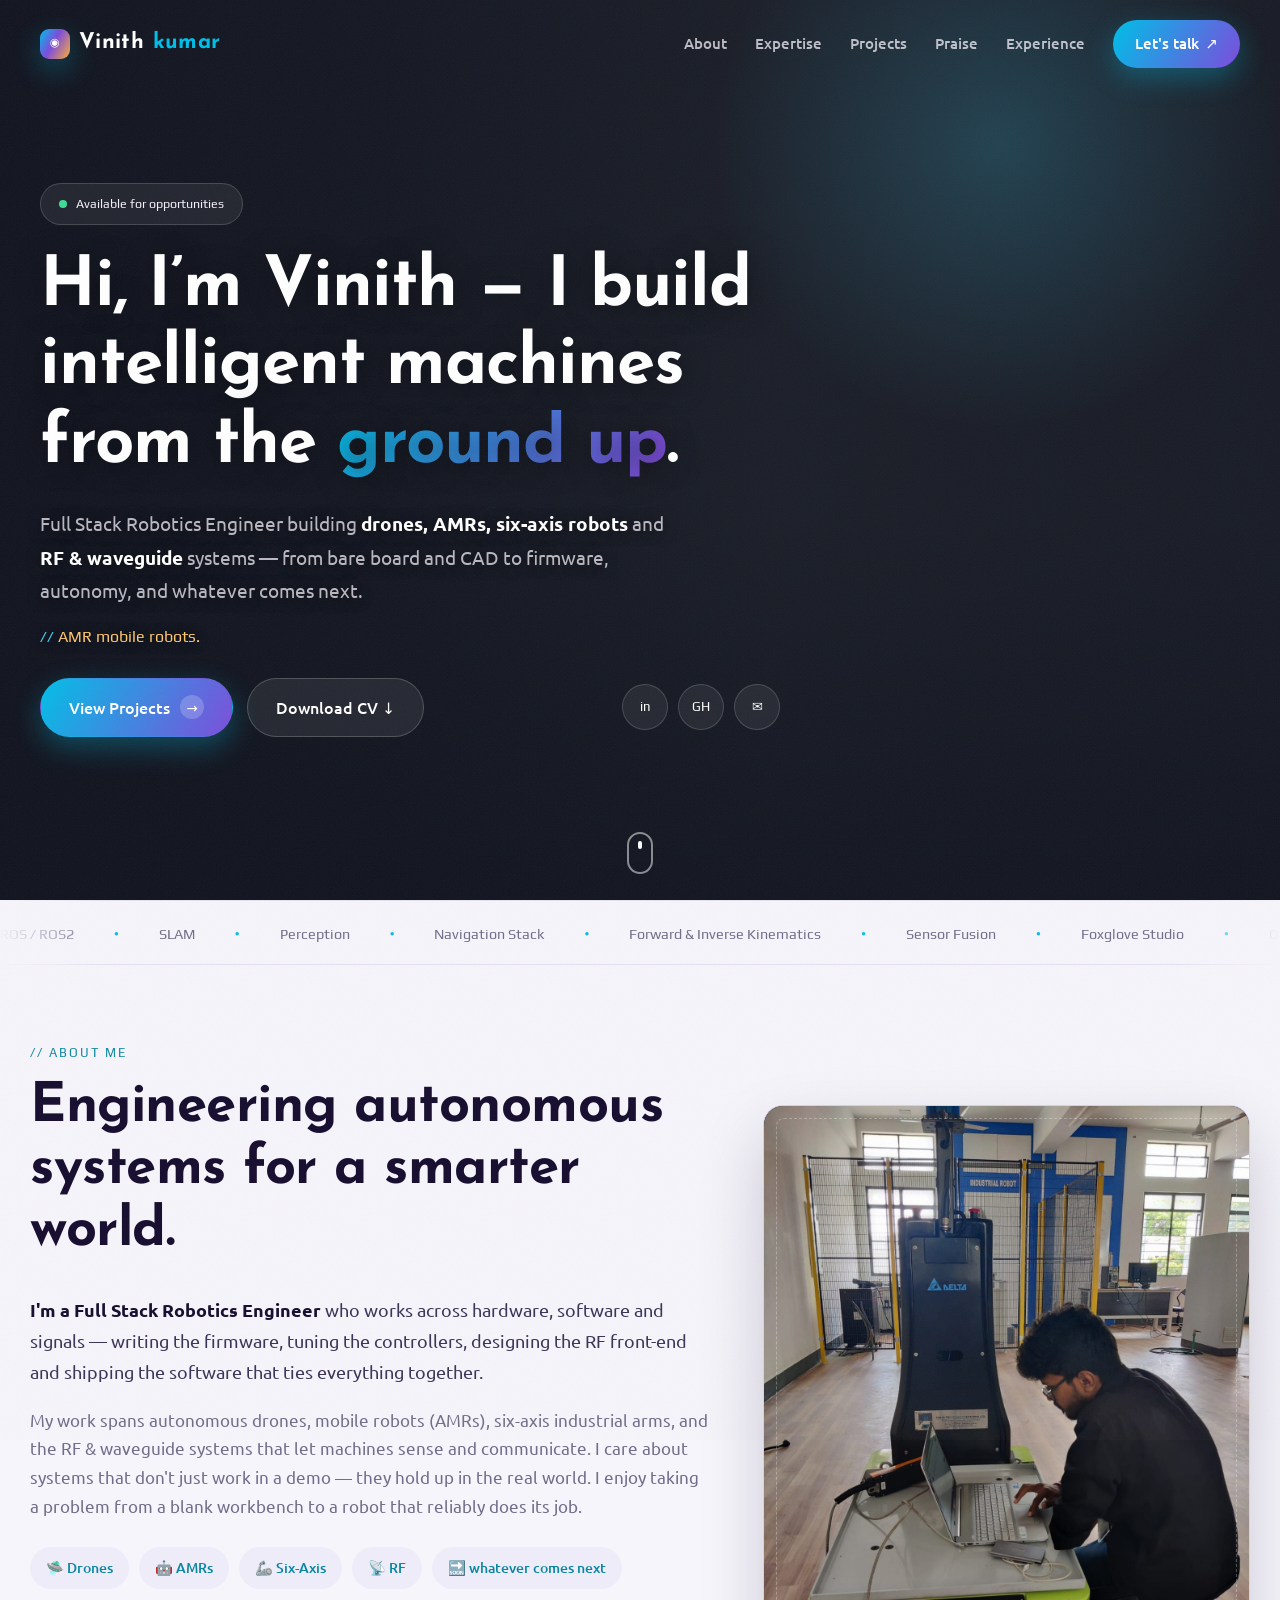
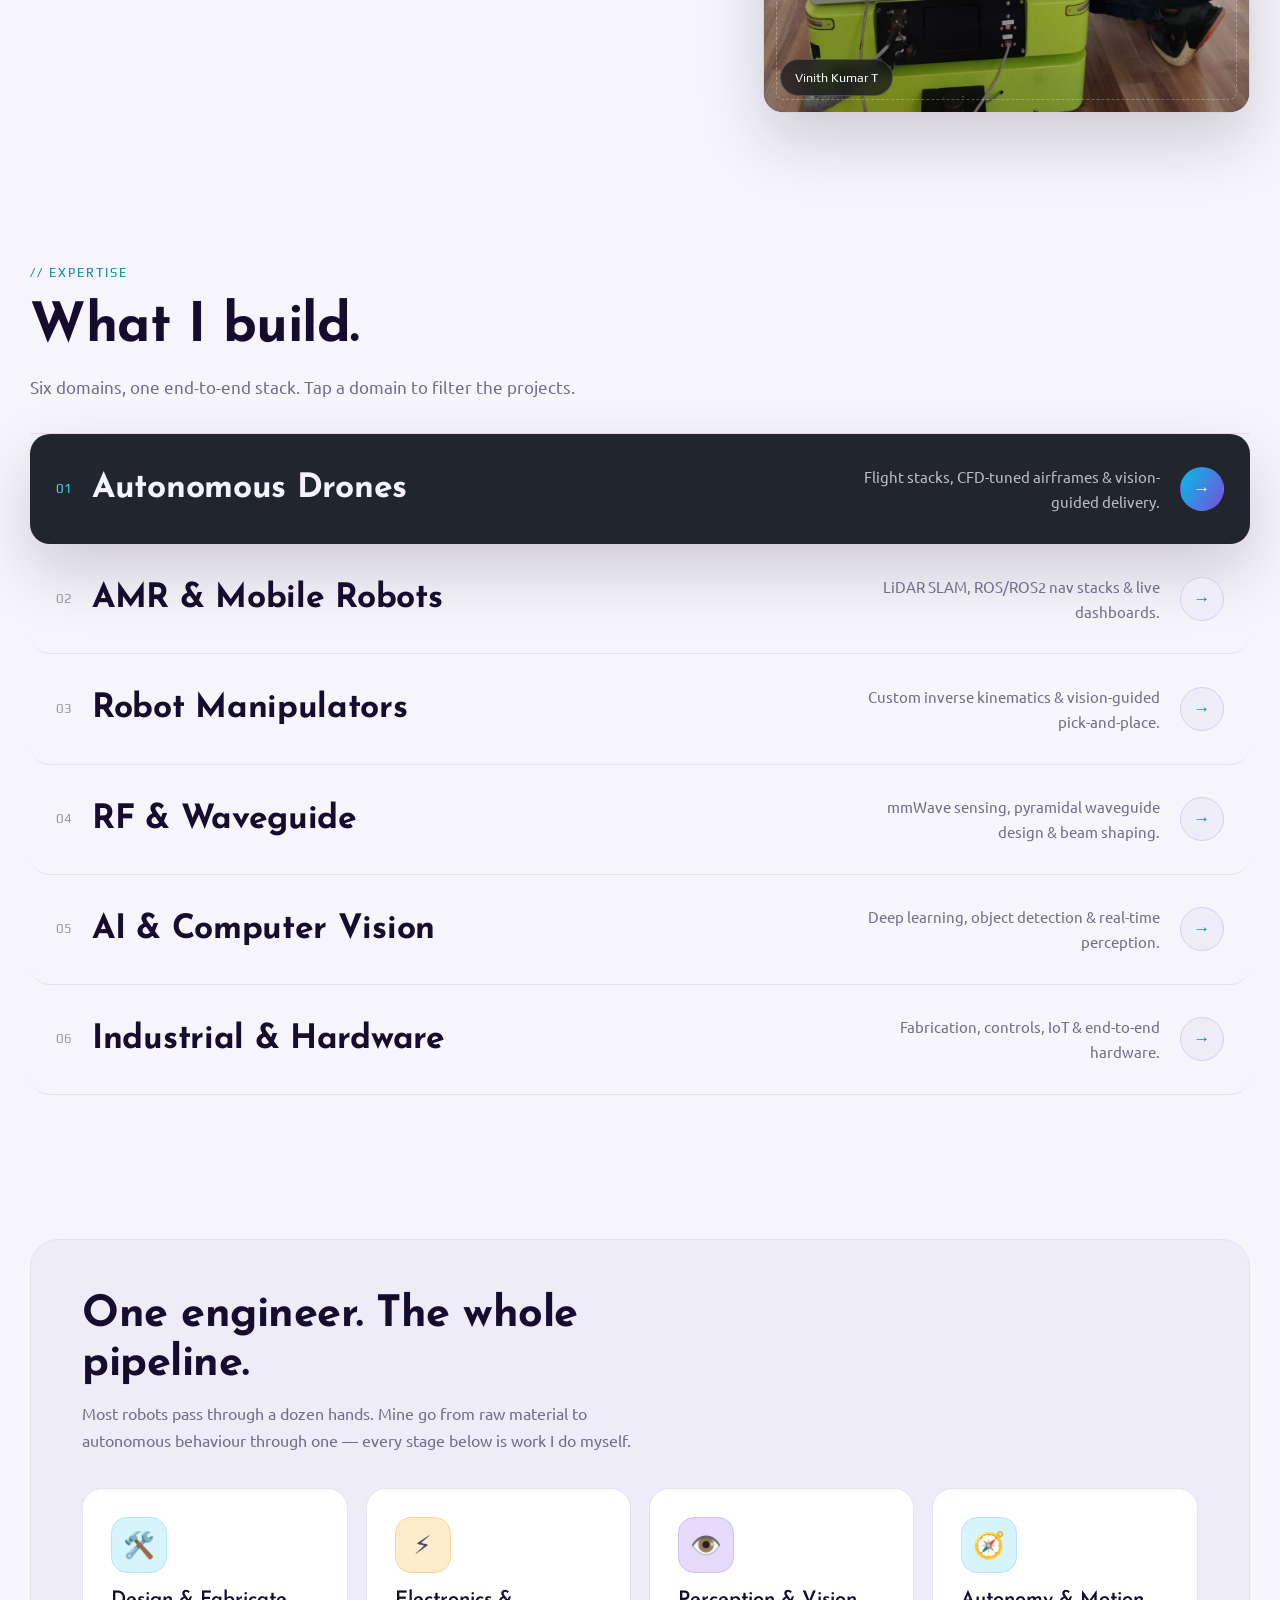
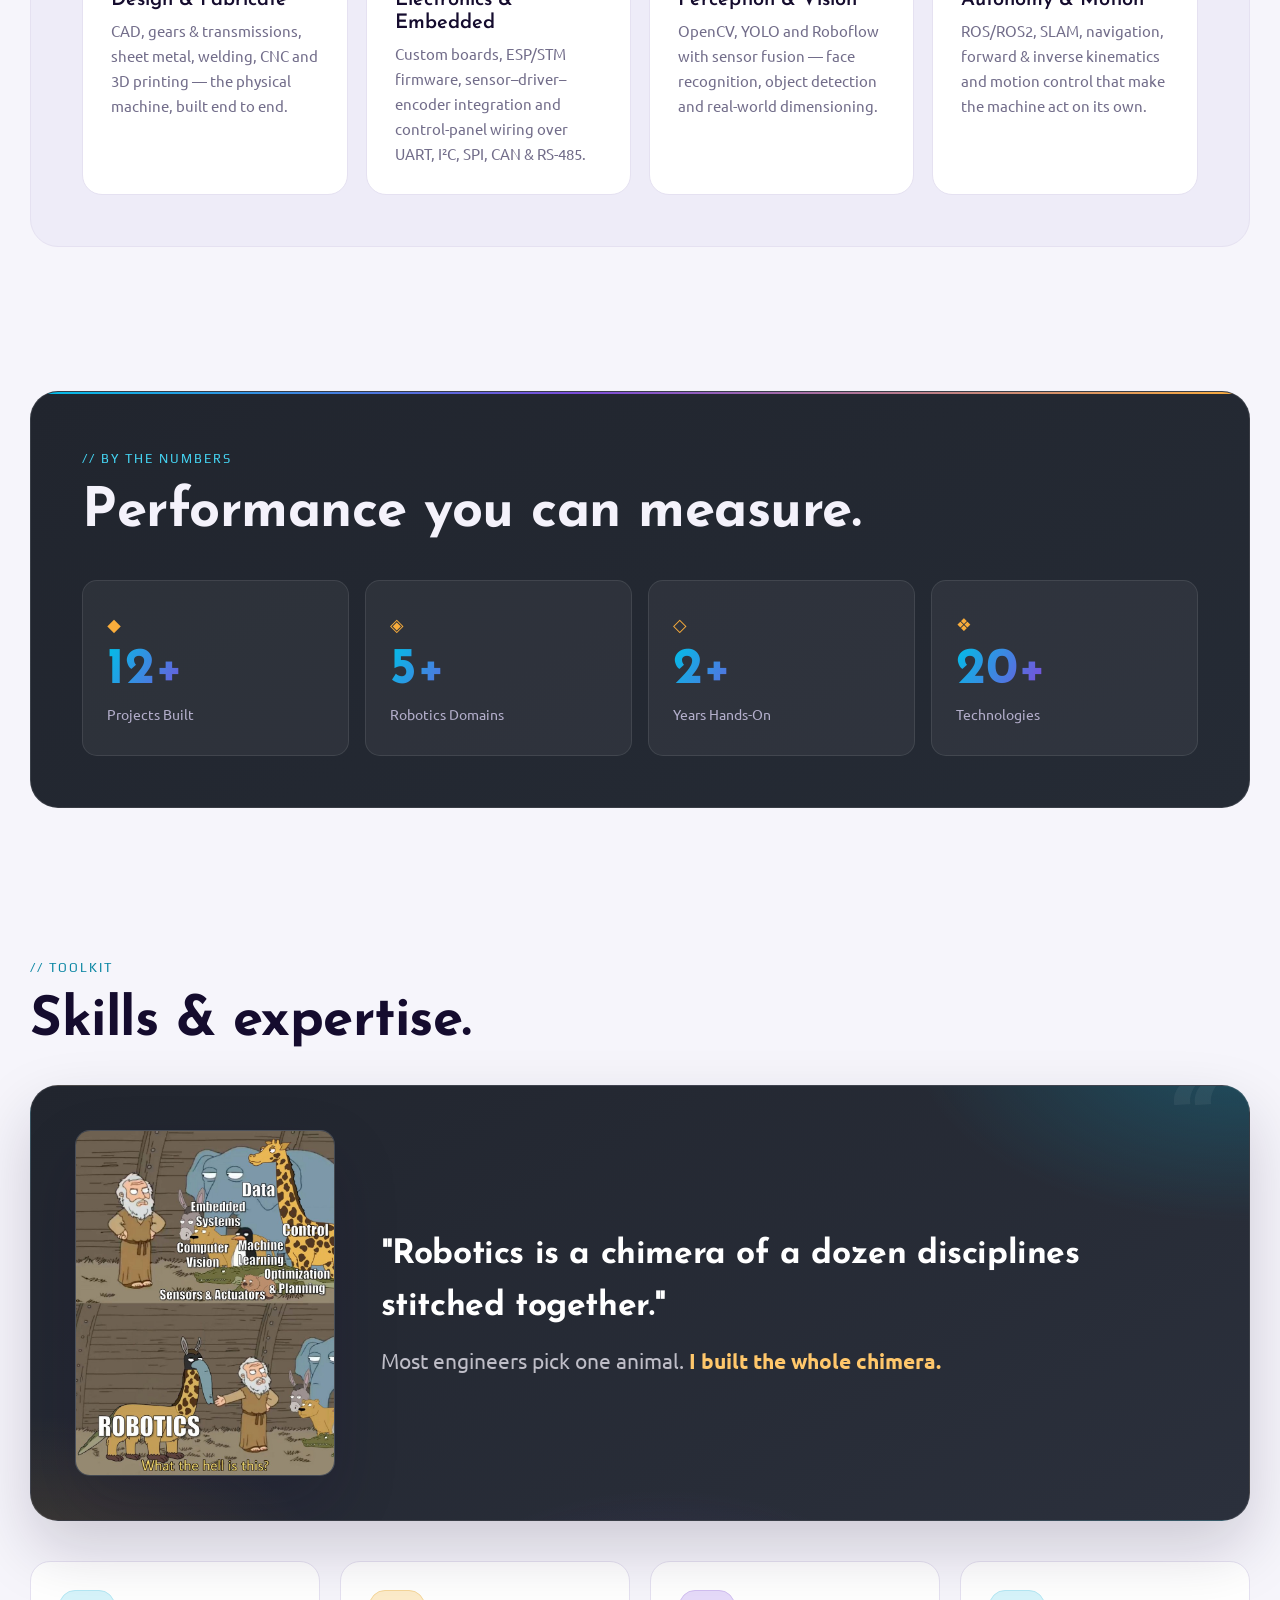
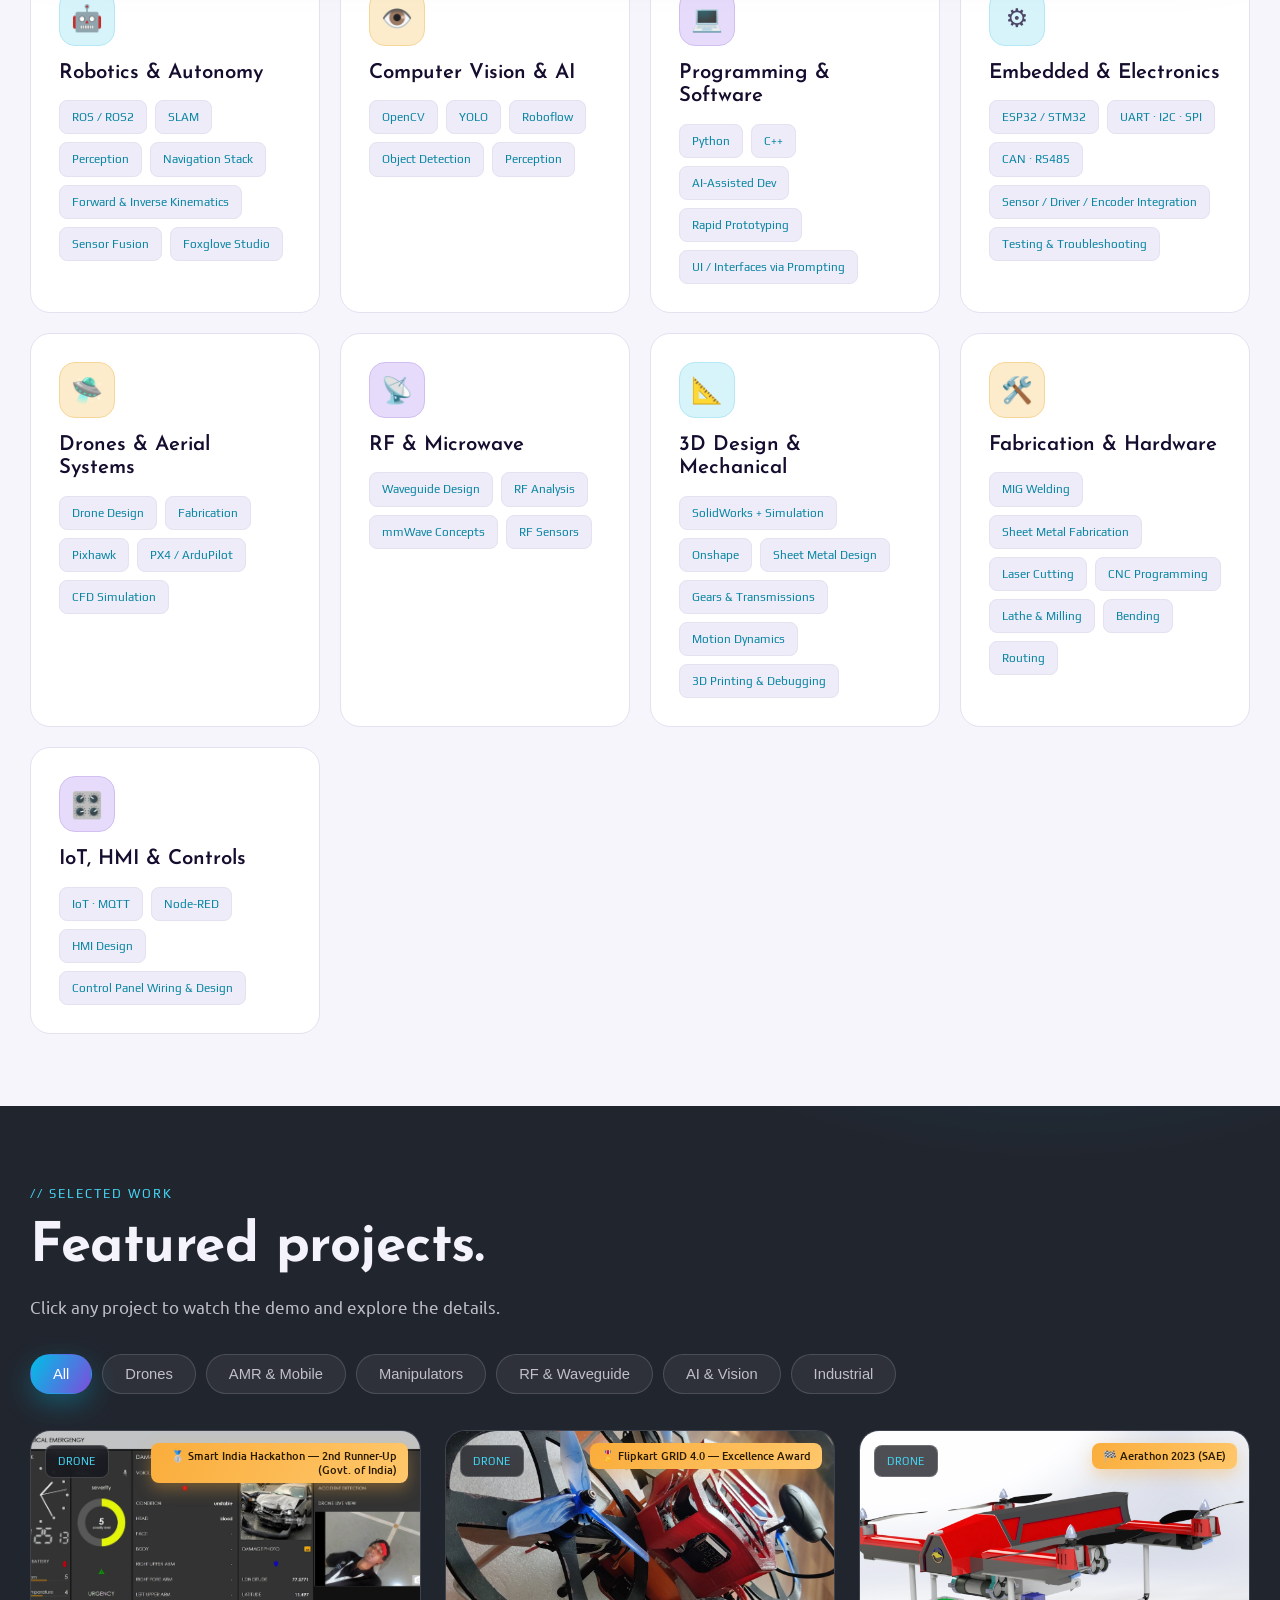
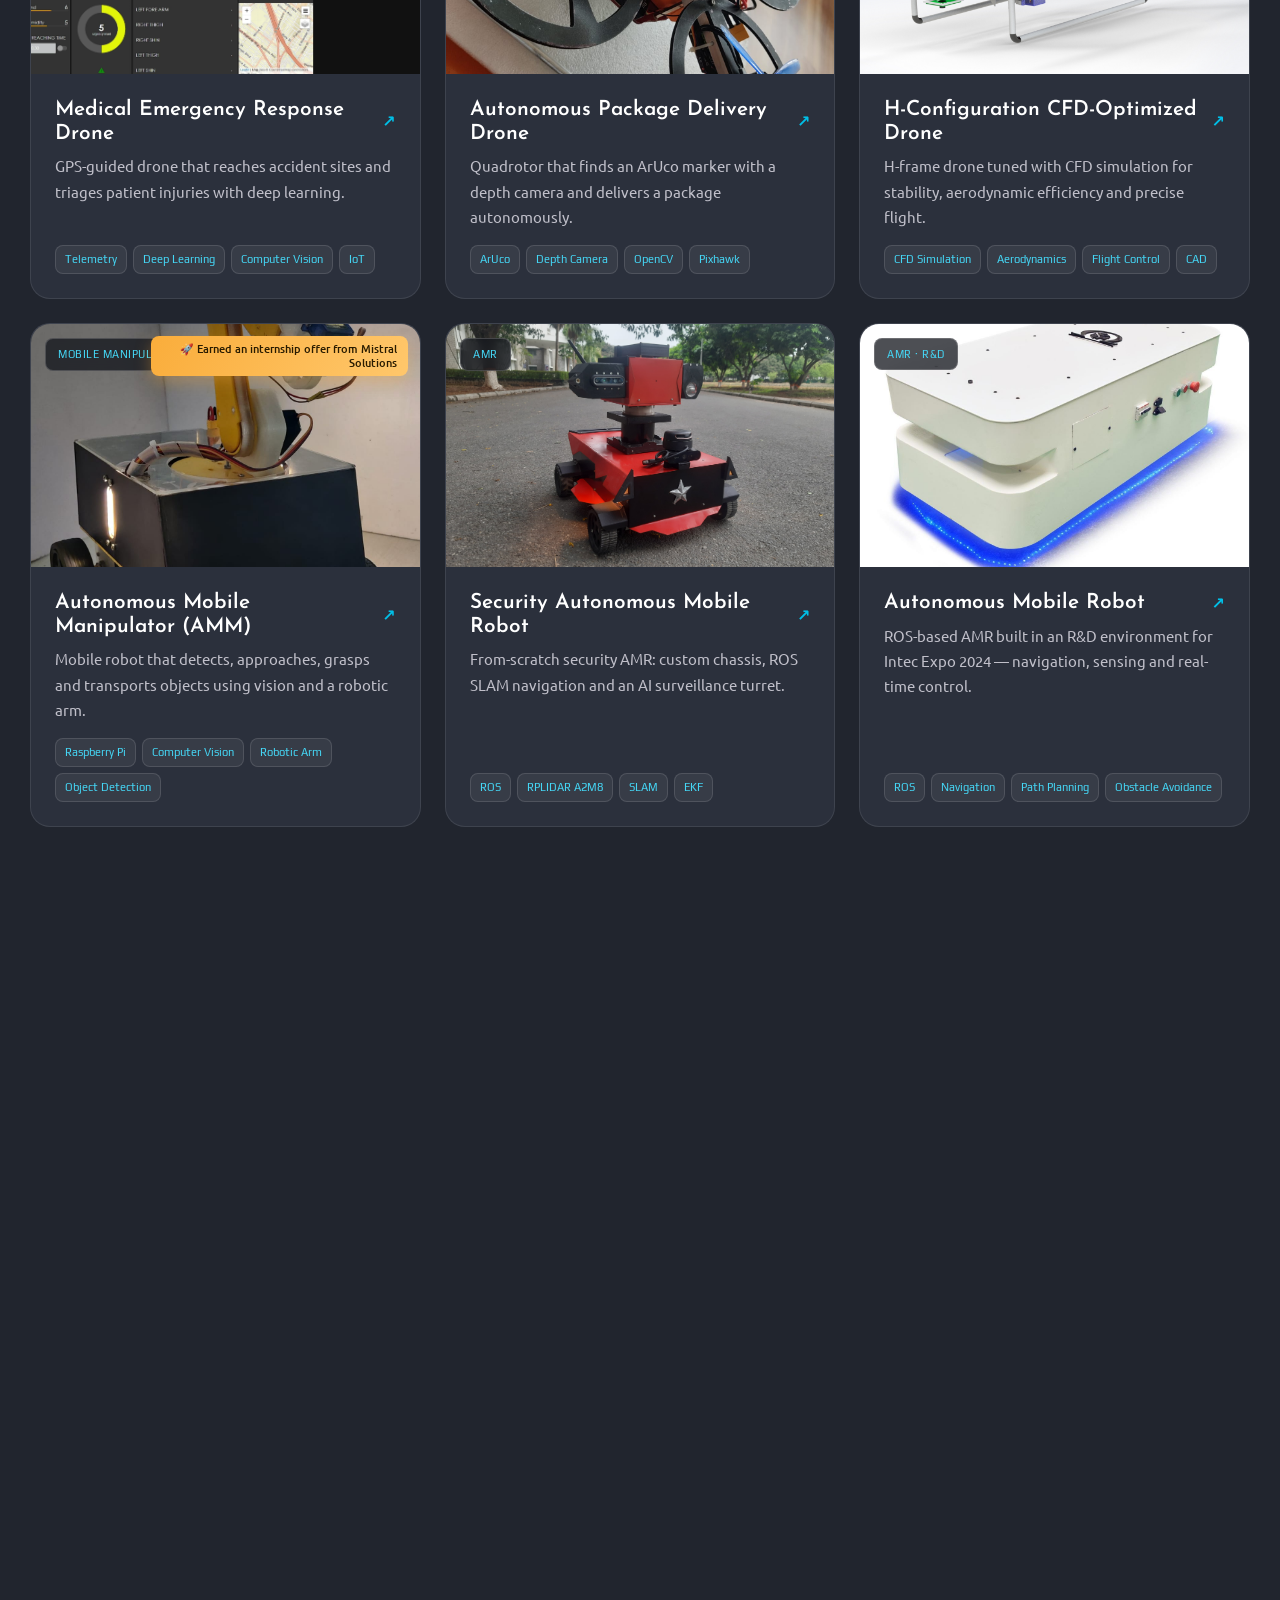
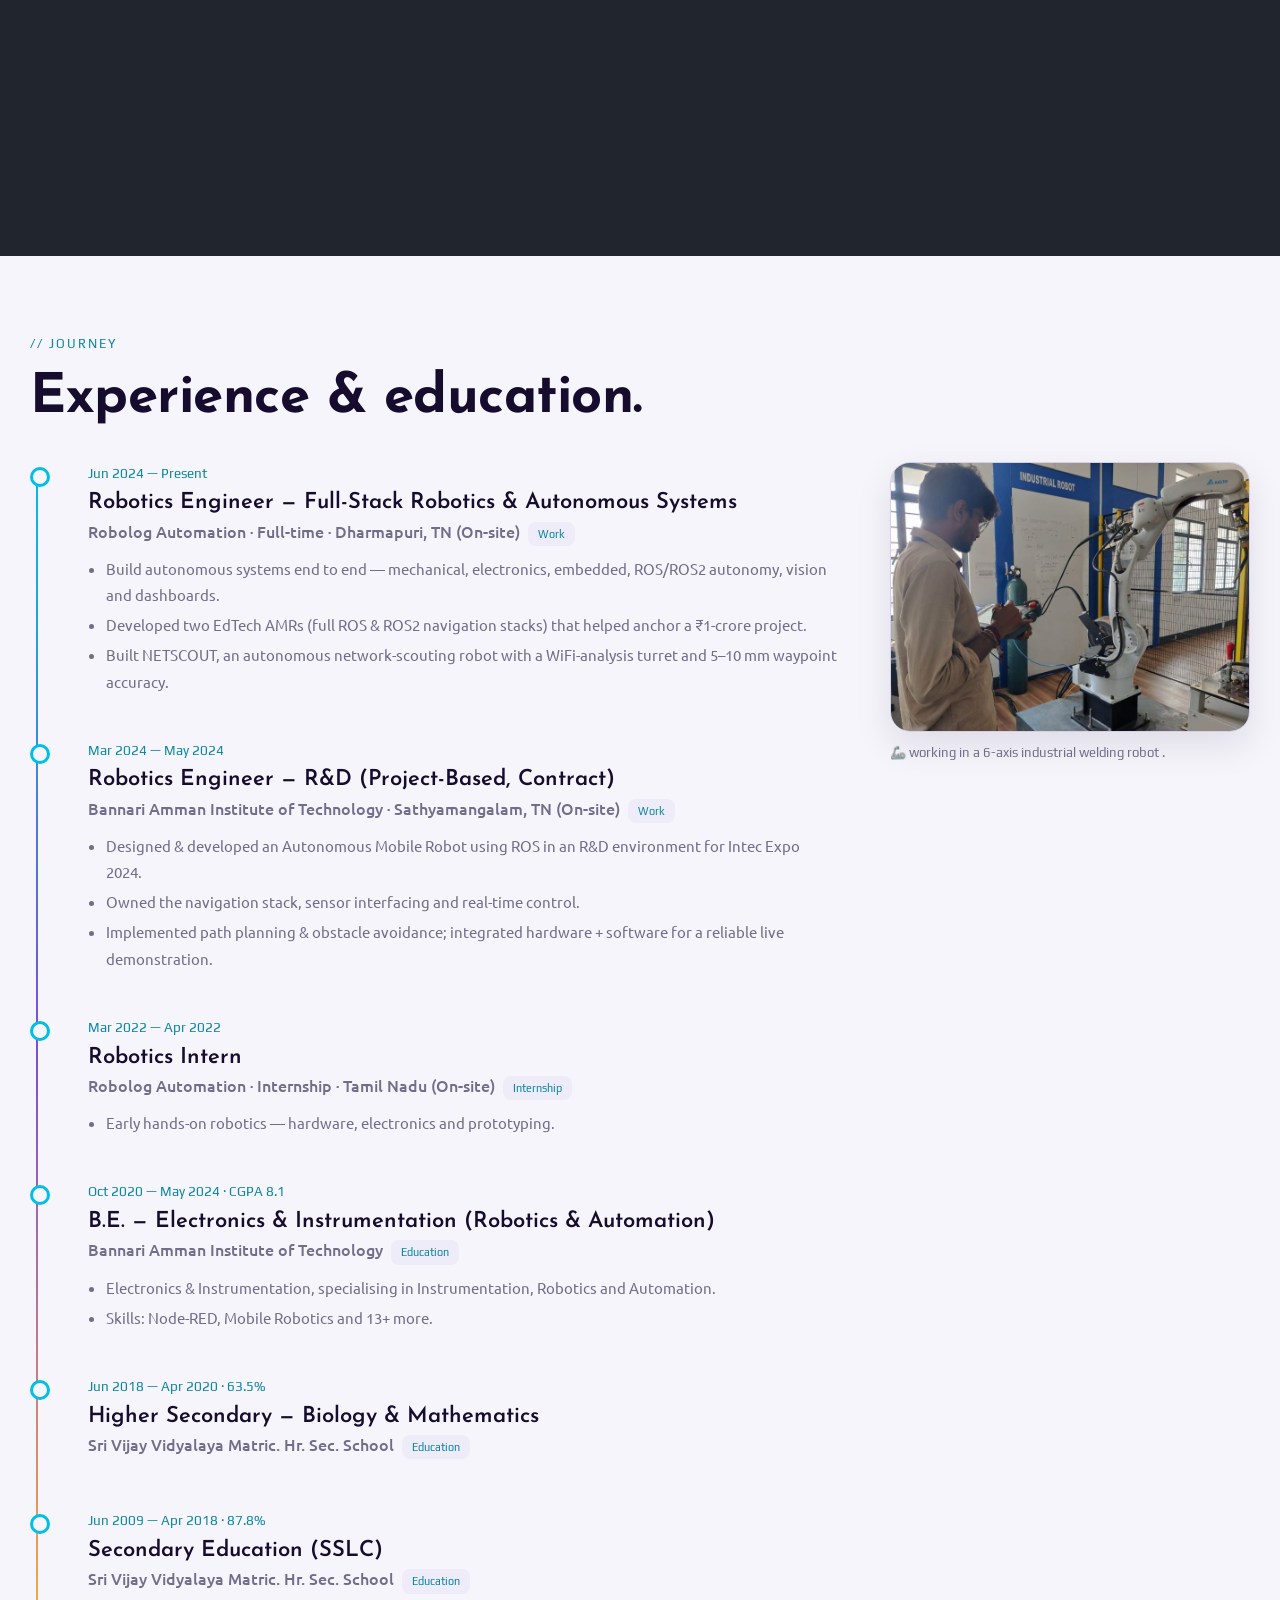
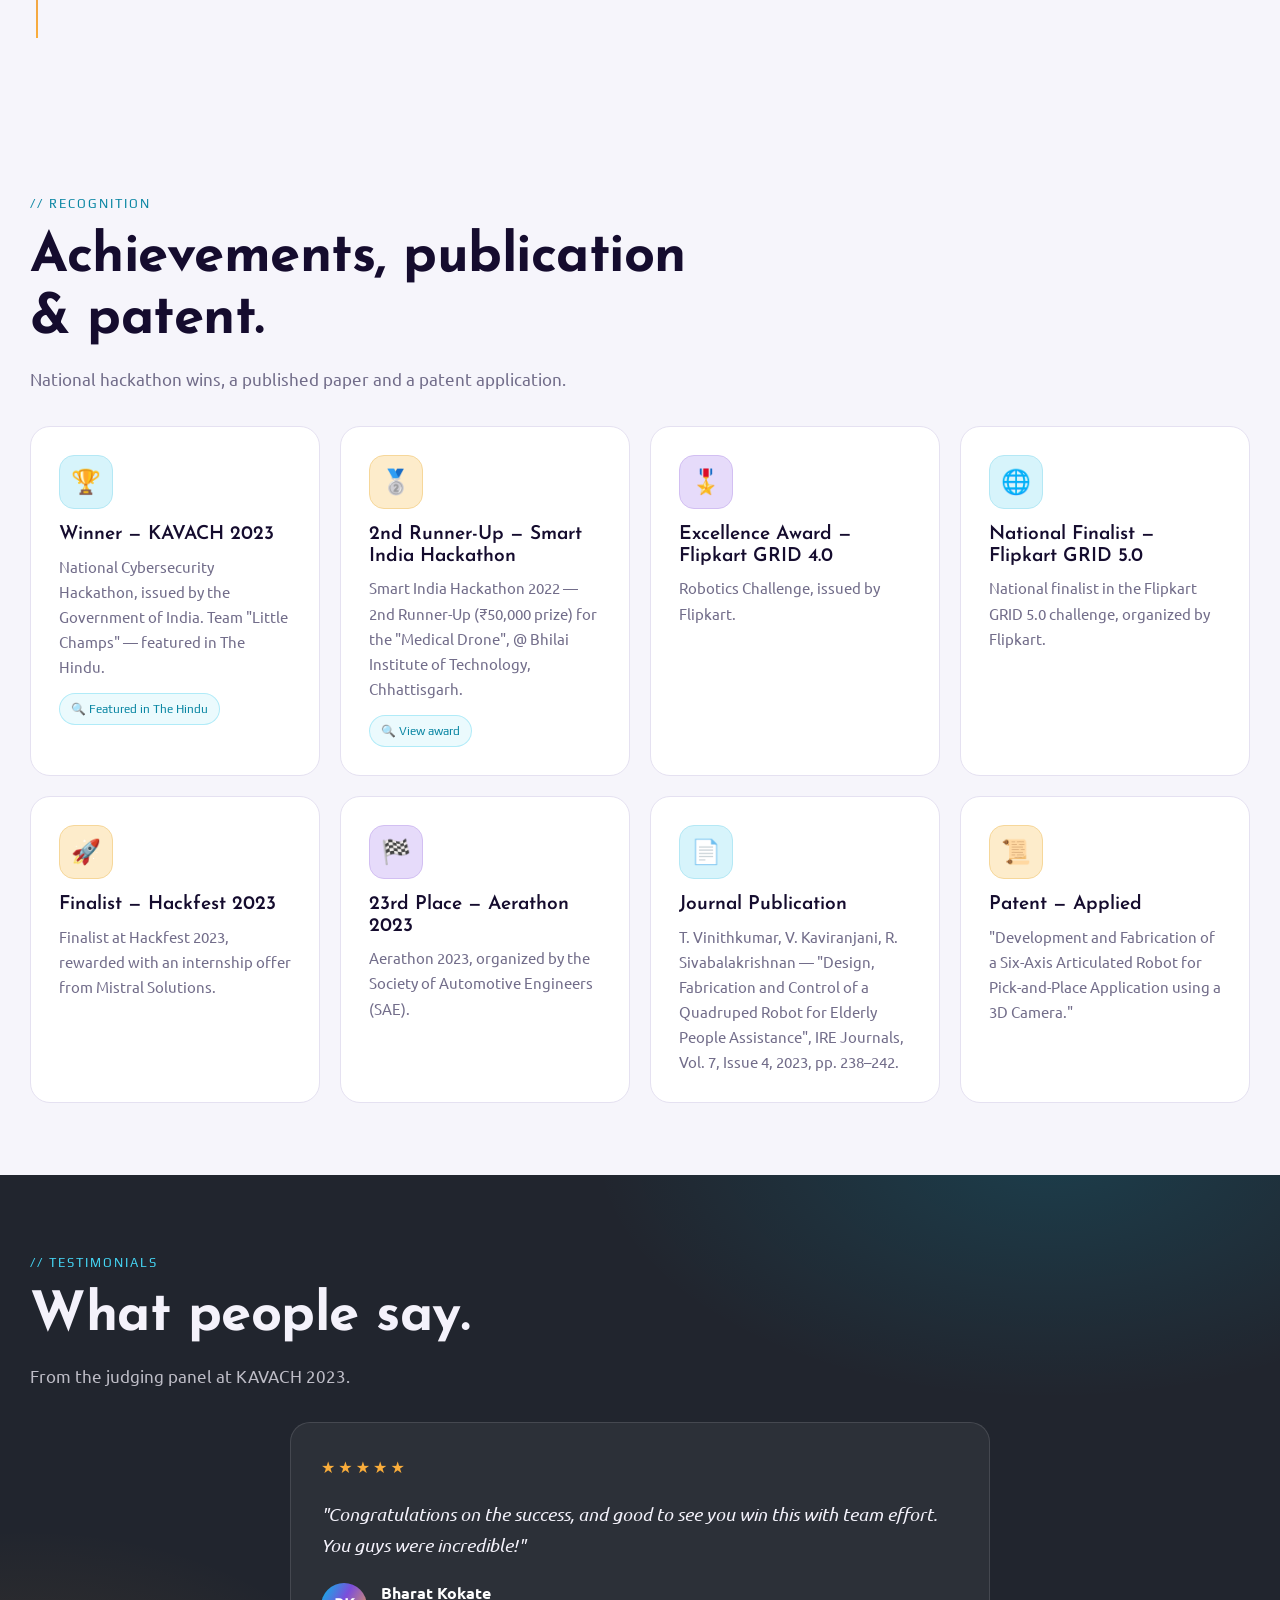
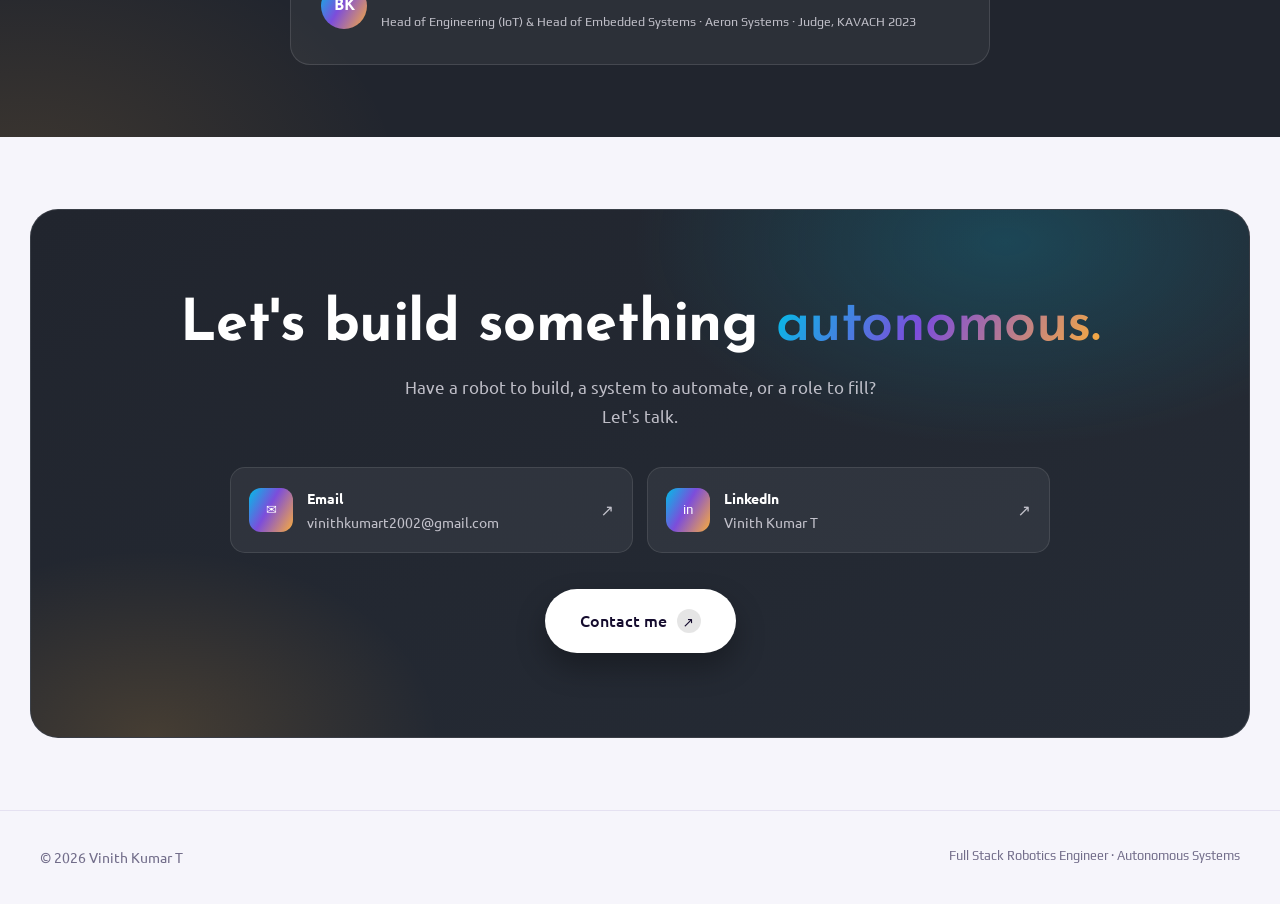
==== commit e4afff83: "Replace control panel project image" ====
--- a/index.html
+++ b/index.html
@@ -25,7 +25,7 @@
   <link rel="preconnect" href="https://fonts.gstatic.com" crossorigin />
   <link href="https://fonts.googleapis.com/css2?family=Josefin+Sans:wght@400;500;600;700&family=Ubuntu:wght@400;500;700&family=Play:wght@400;700&display=swap" rel="stylesheet" />
 
-  <link rel="stylesheet" href="assets/css/style.css?v=20260926o" />
+  <link rel="stylesheet" href="assets/css/style.css?v=20260926p" />
   <link rel="icon" href="data:image/svg+xml,%3Csvg xmlns='http://www.w3.org/2000/svg' viewBox='0 0 100 100'%3E%3Ctext y='.9em' font-size='90'%3E%F0%9F%A4%96%3C/text%3E%3C/svg%3E" />
 </head>
 <body>
@@ -389,7 +389,7 @@
     </div>
   </div>
 
-  <script src="assets/js/data.js?v=20260926o"></script>
-  <script src="assets/js/main.js?v=20260926o"></script>
+  <script src="assets/js/data.js?v=20260926p"></script>
+  <script src="assets/js/main.js?v=20260926p"></script>
 </body>
 </html>
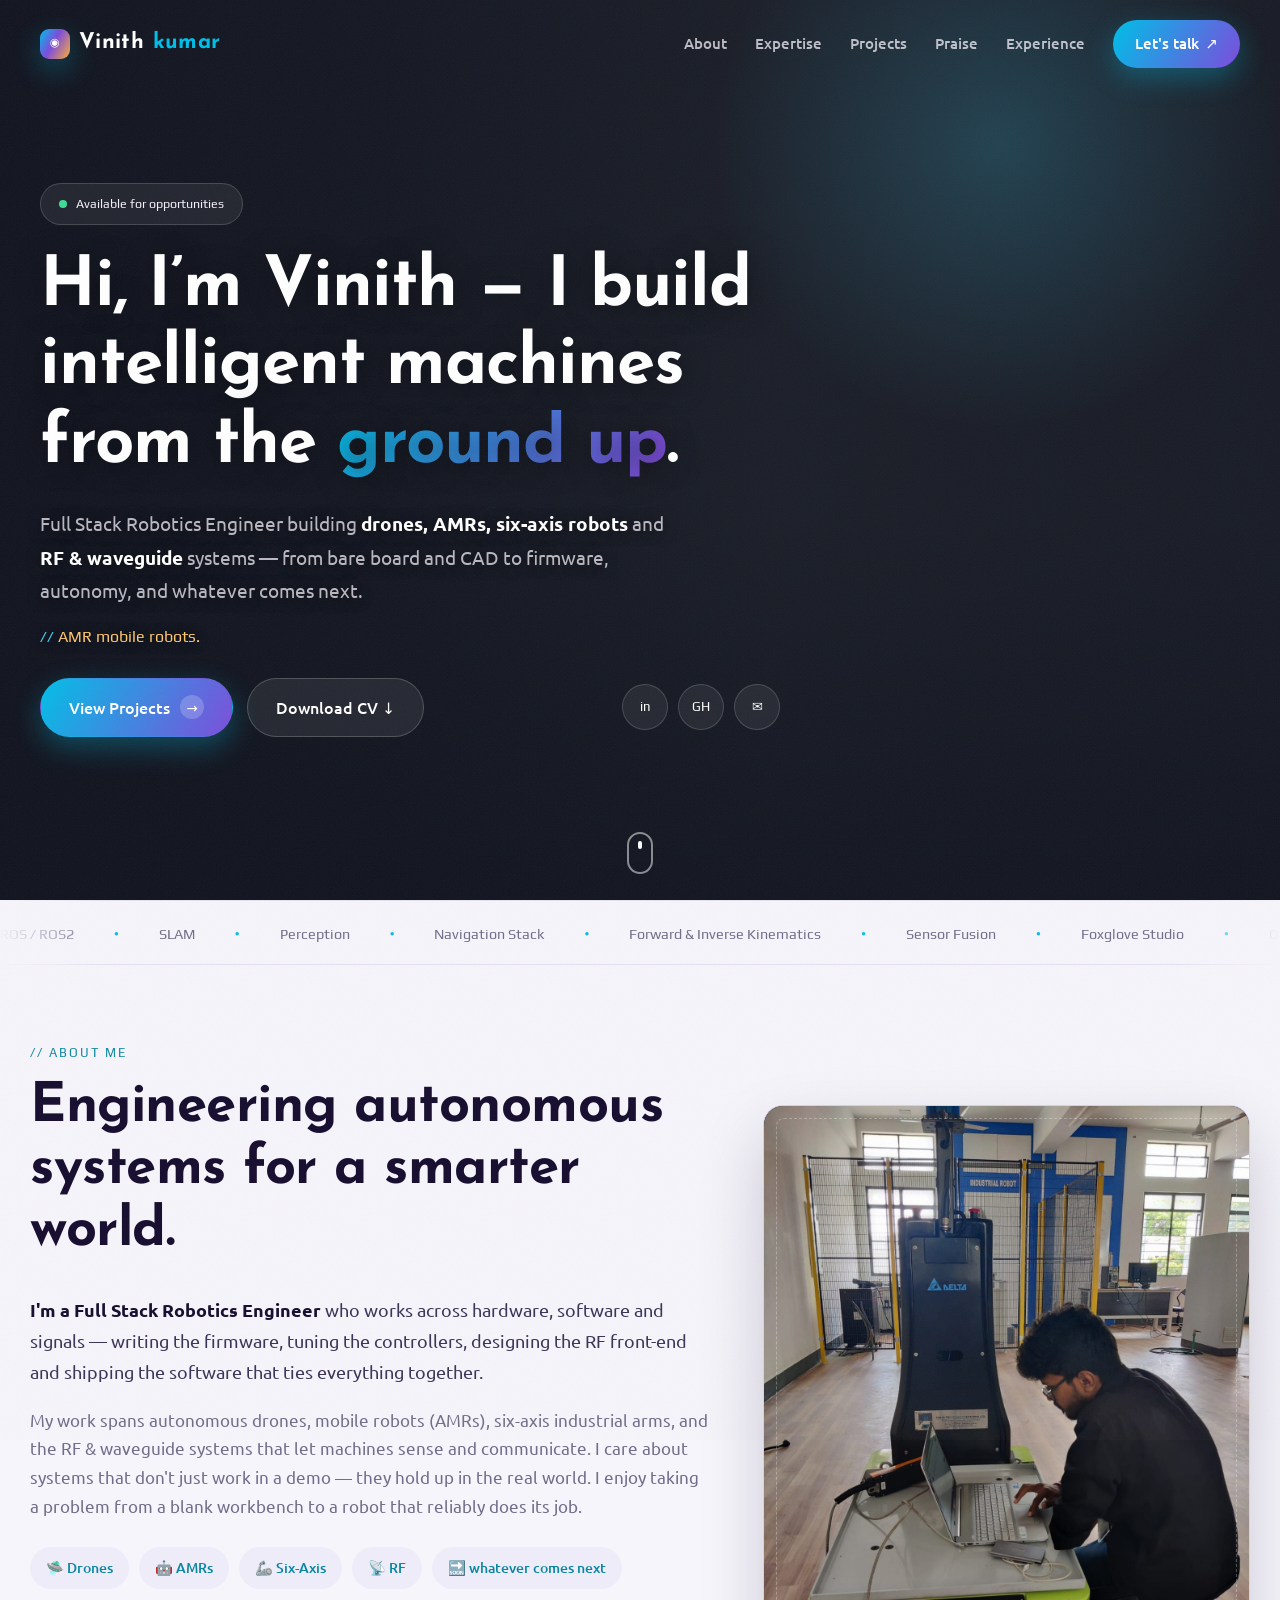
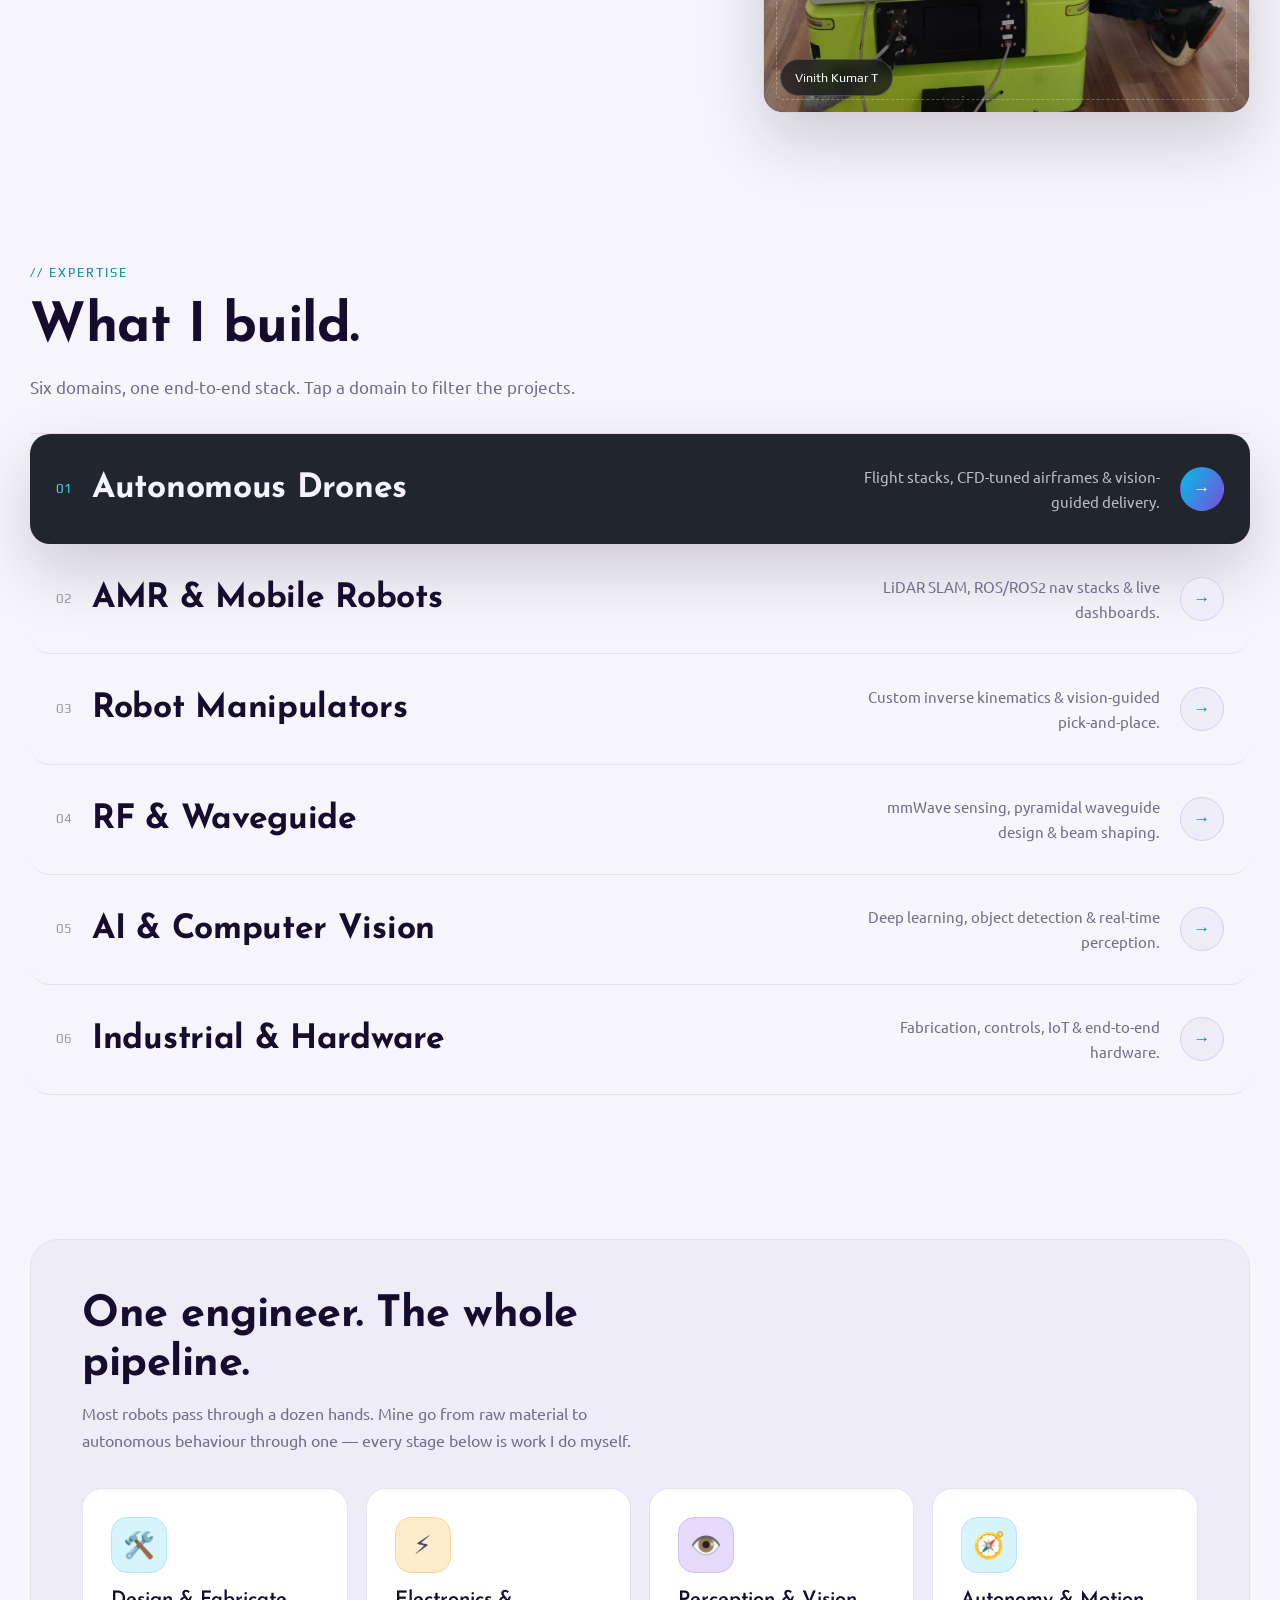
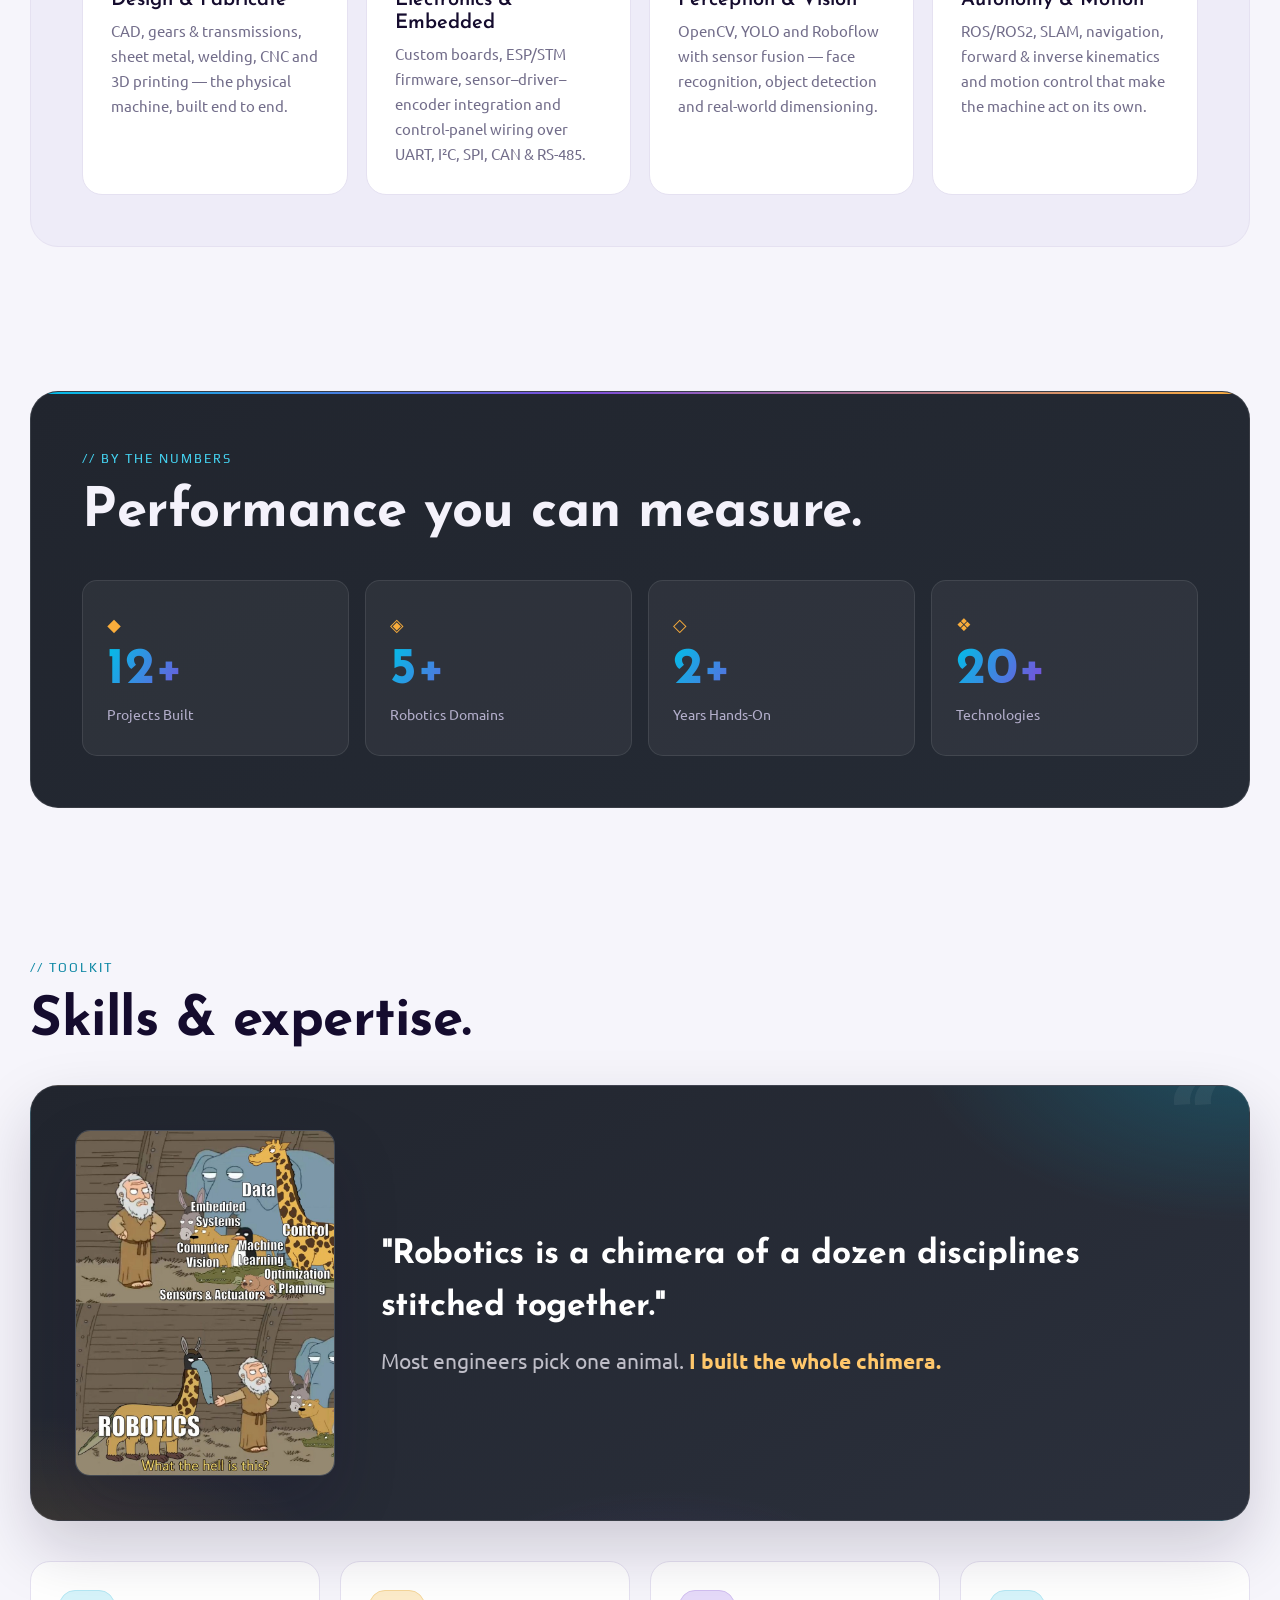
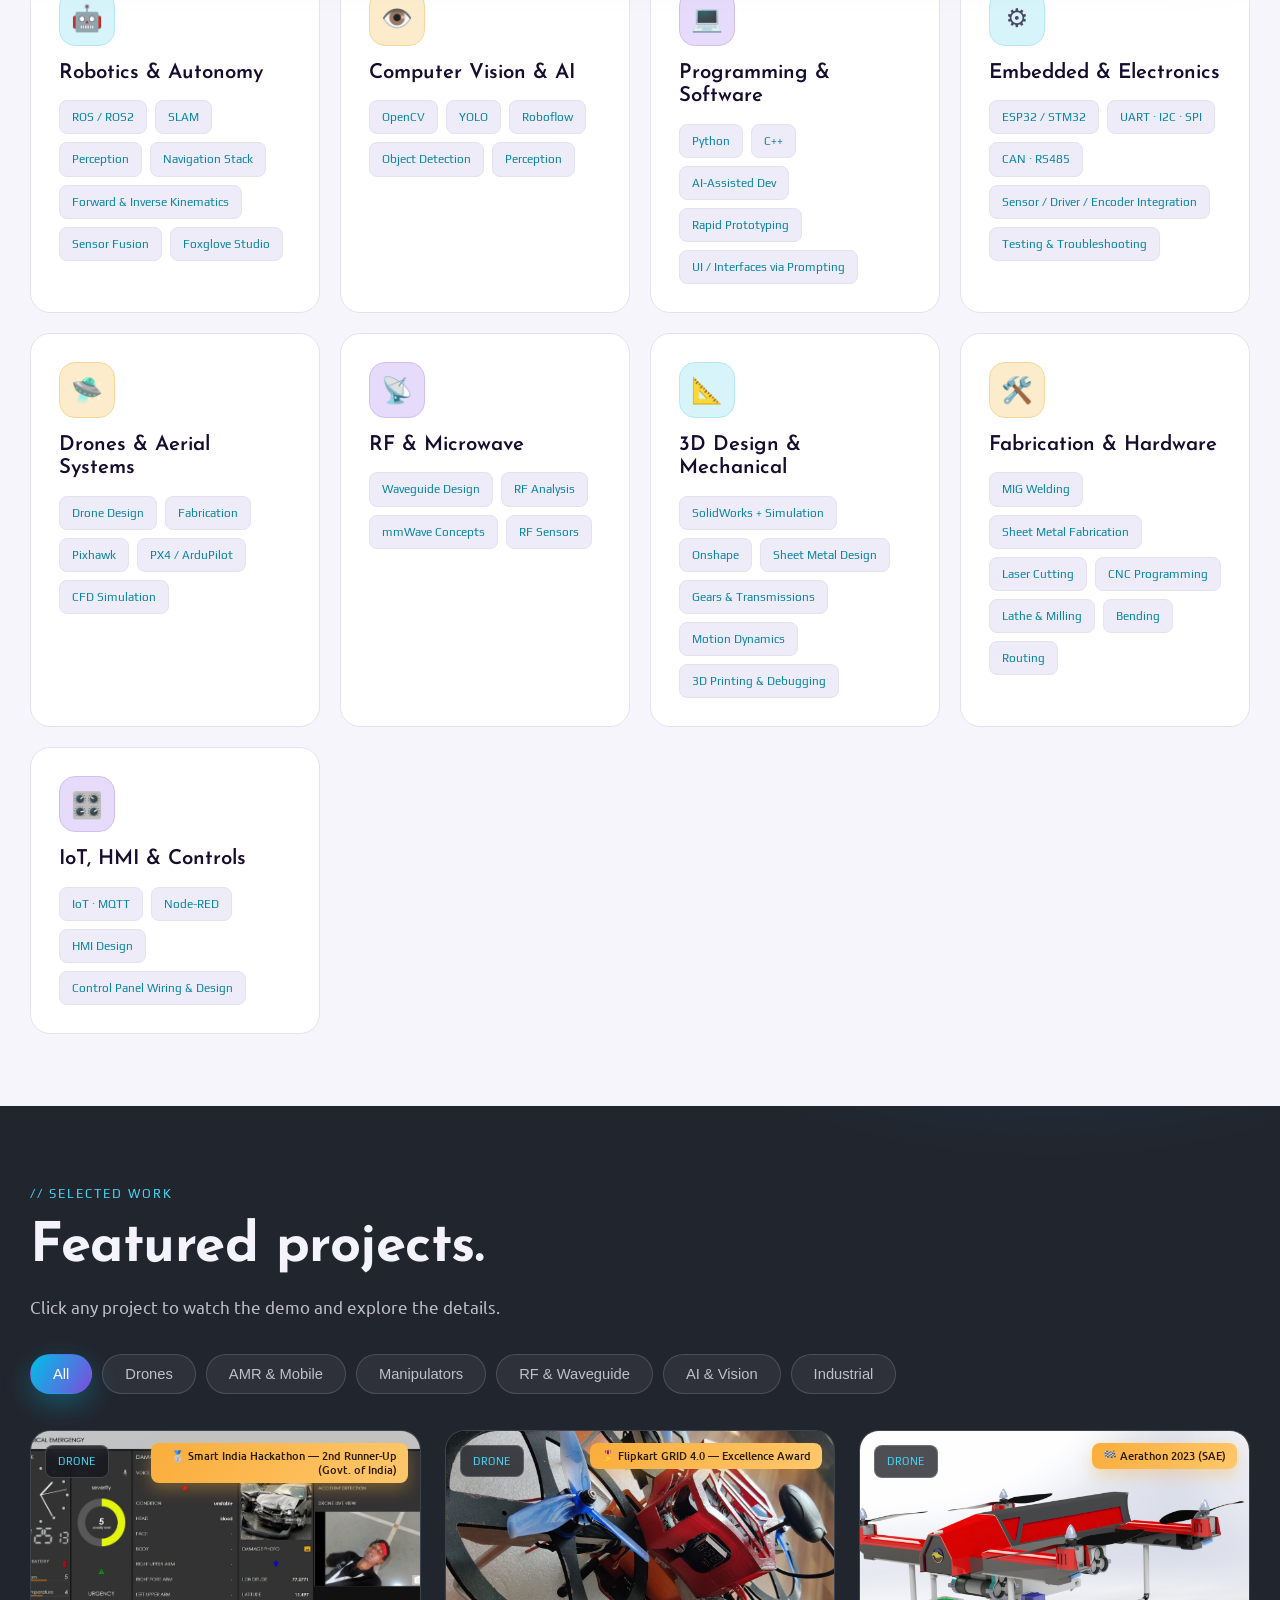
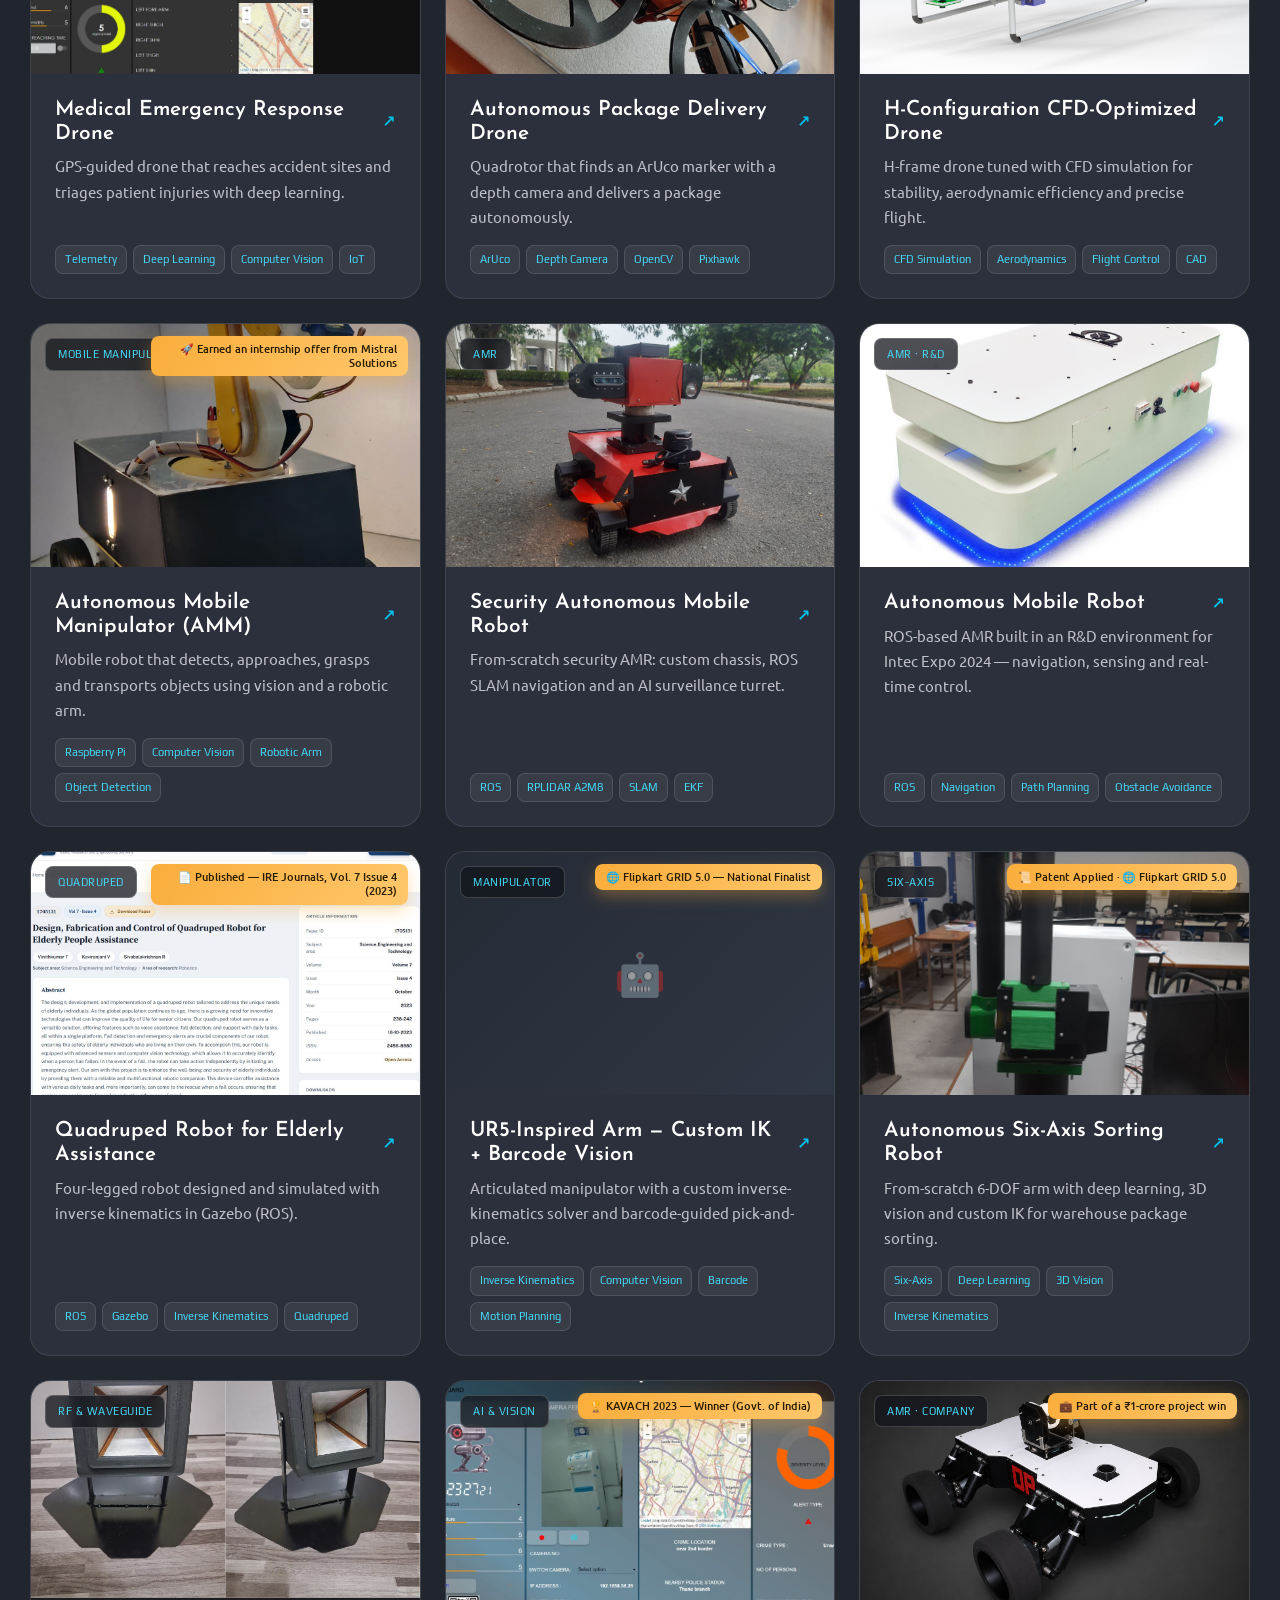
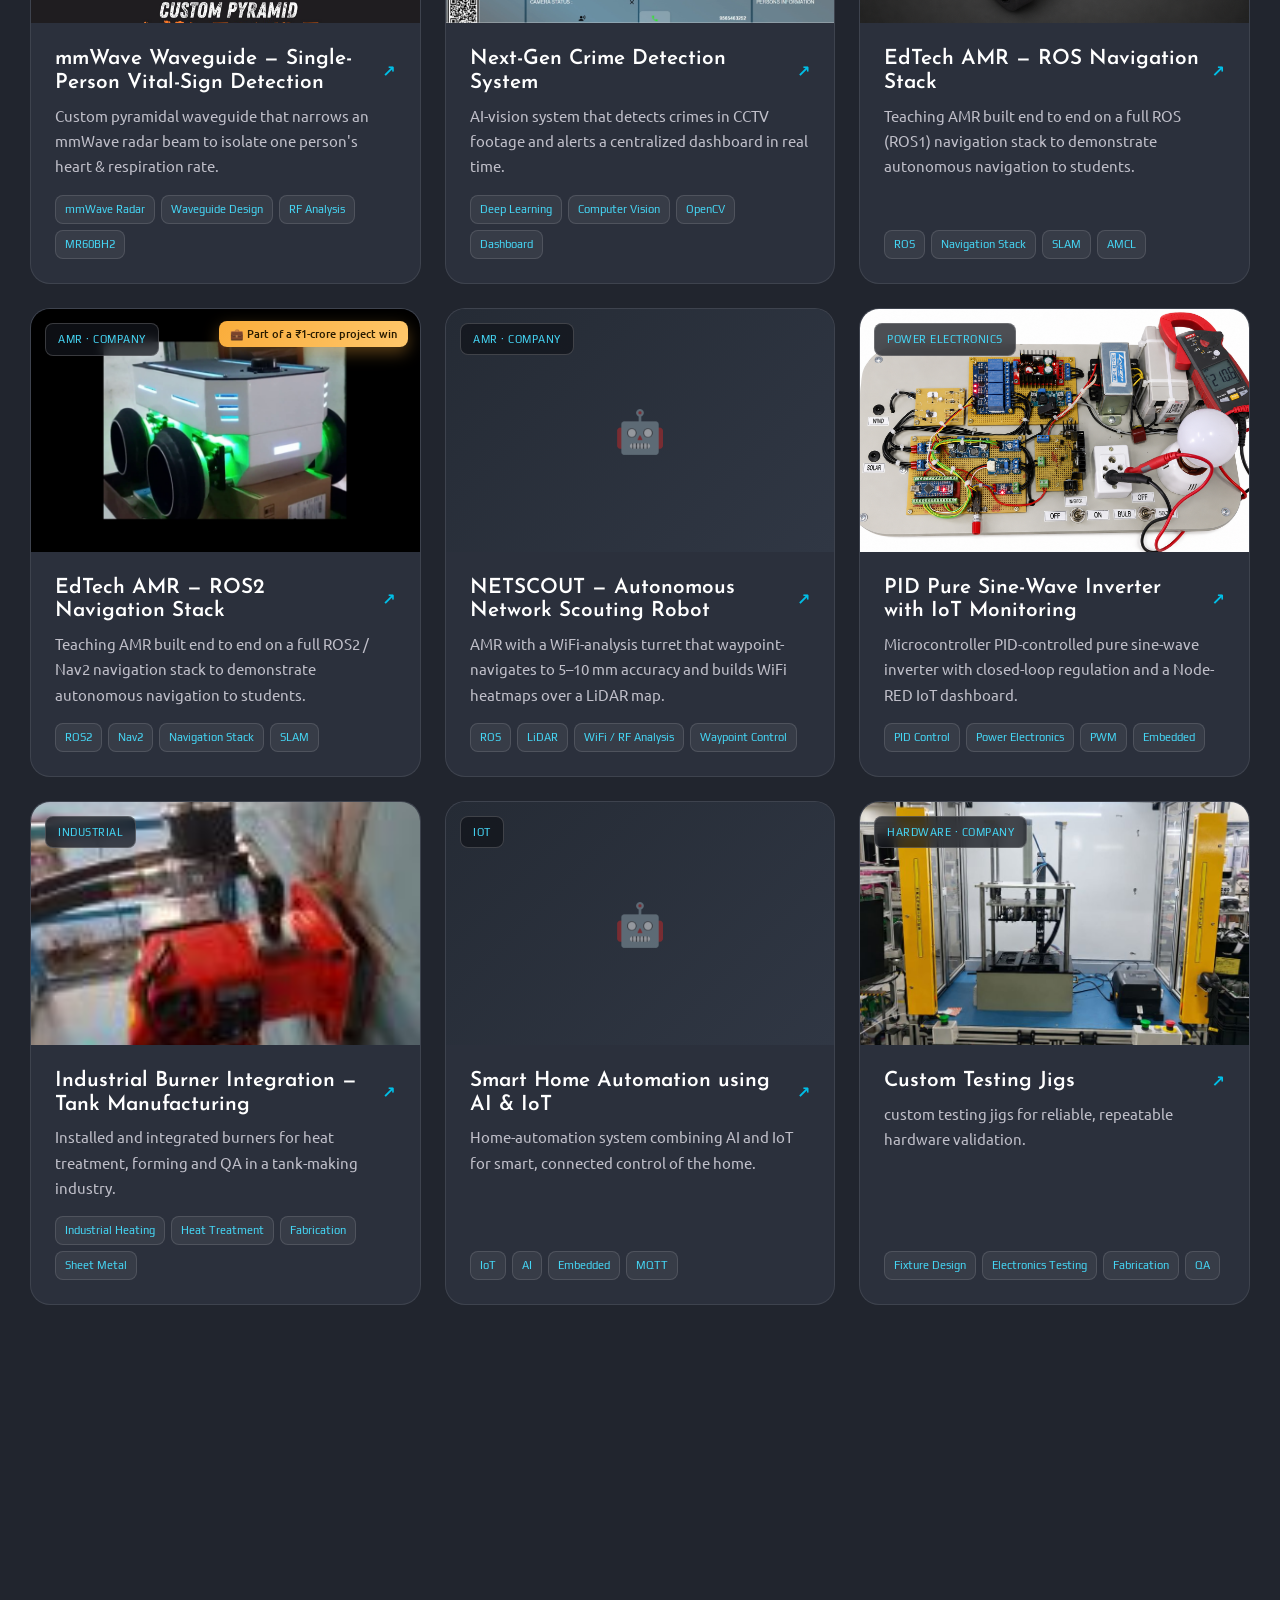
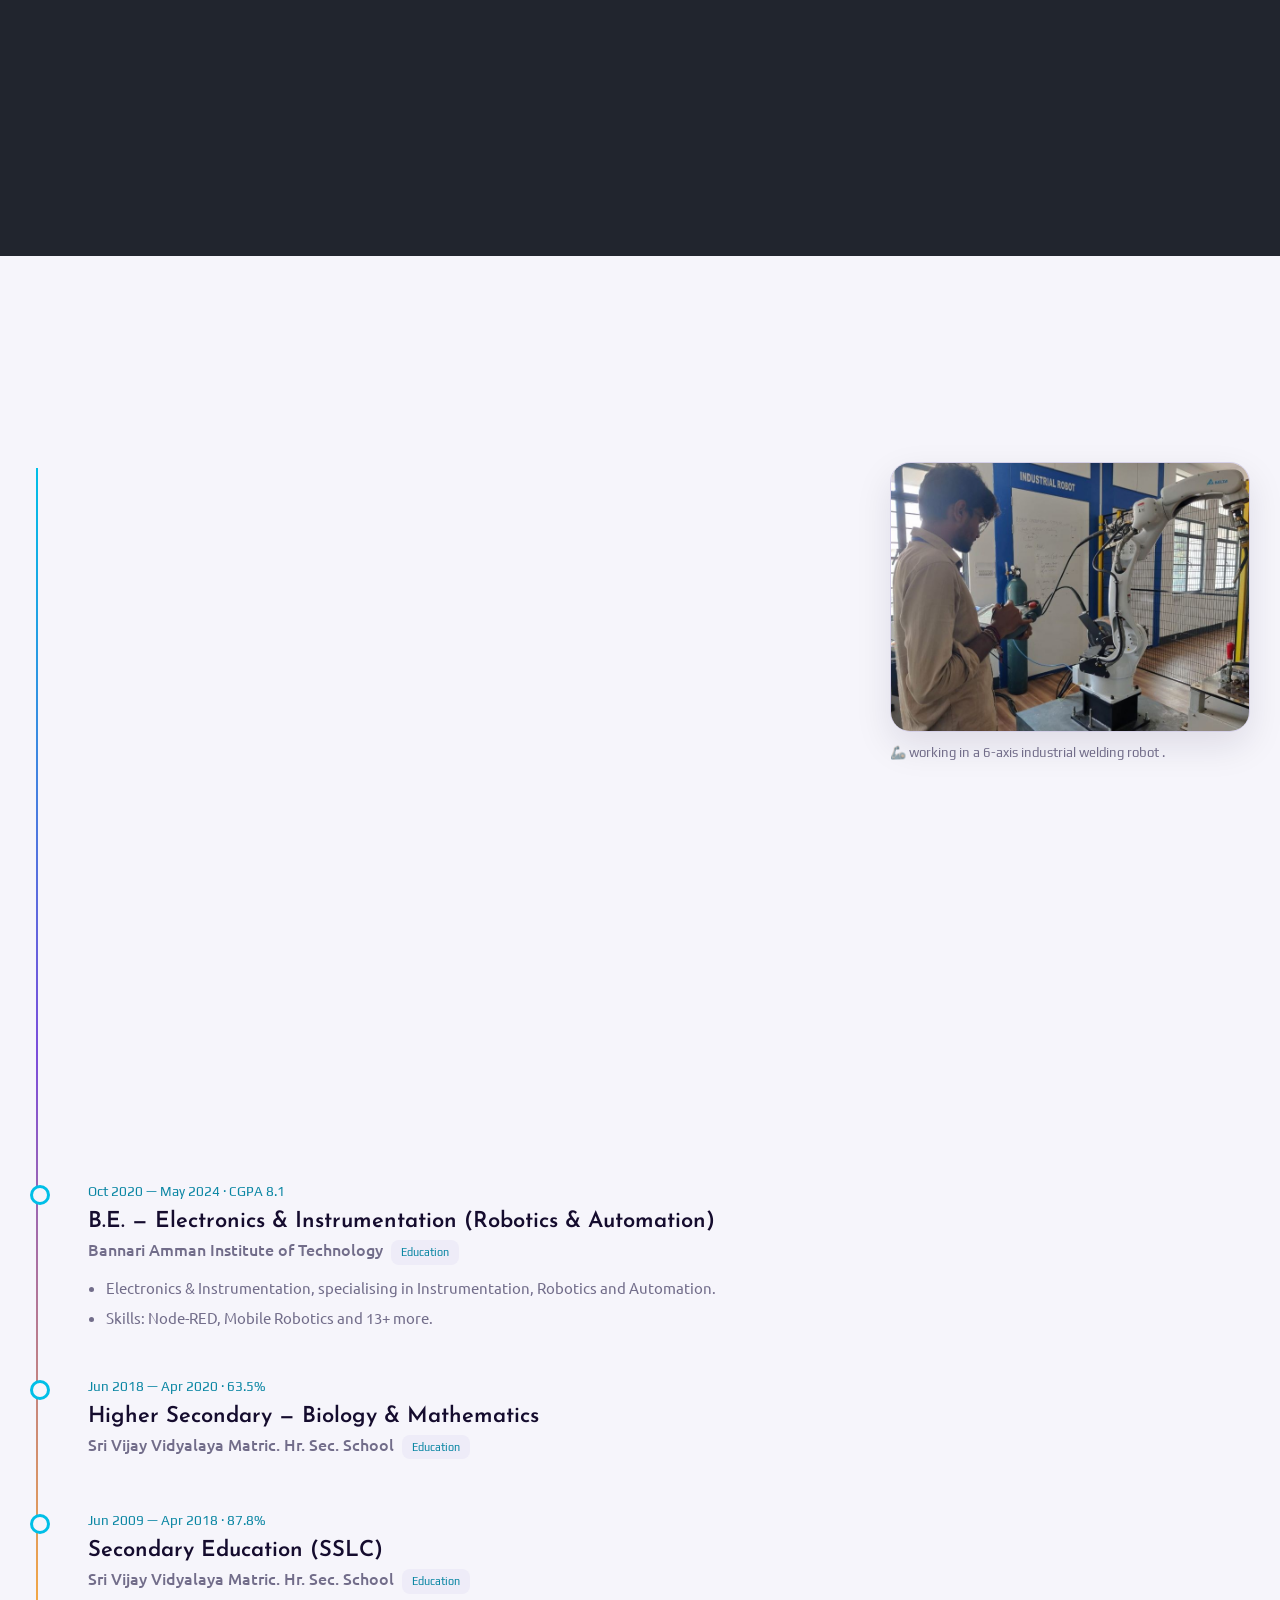
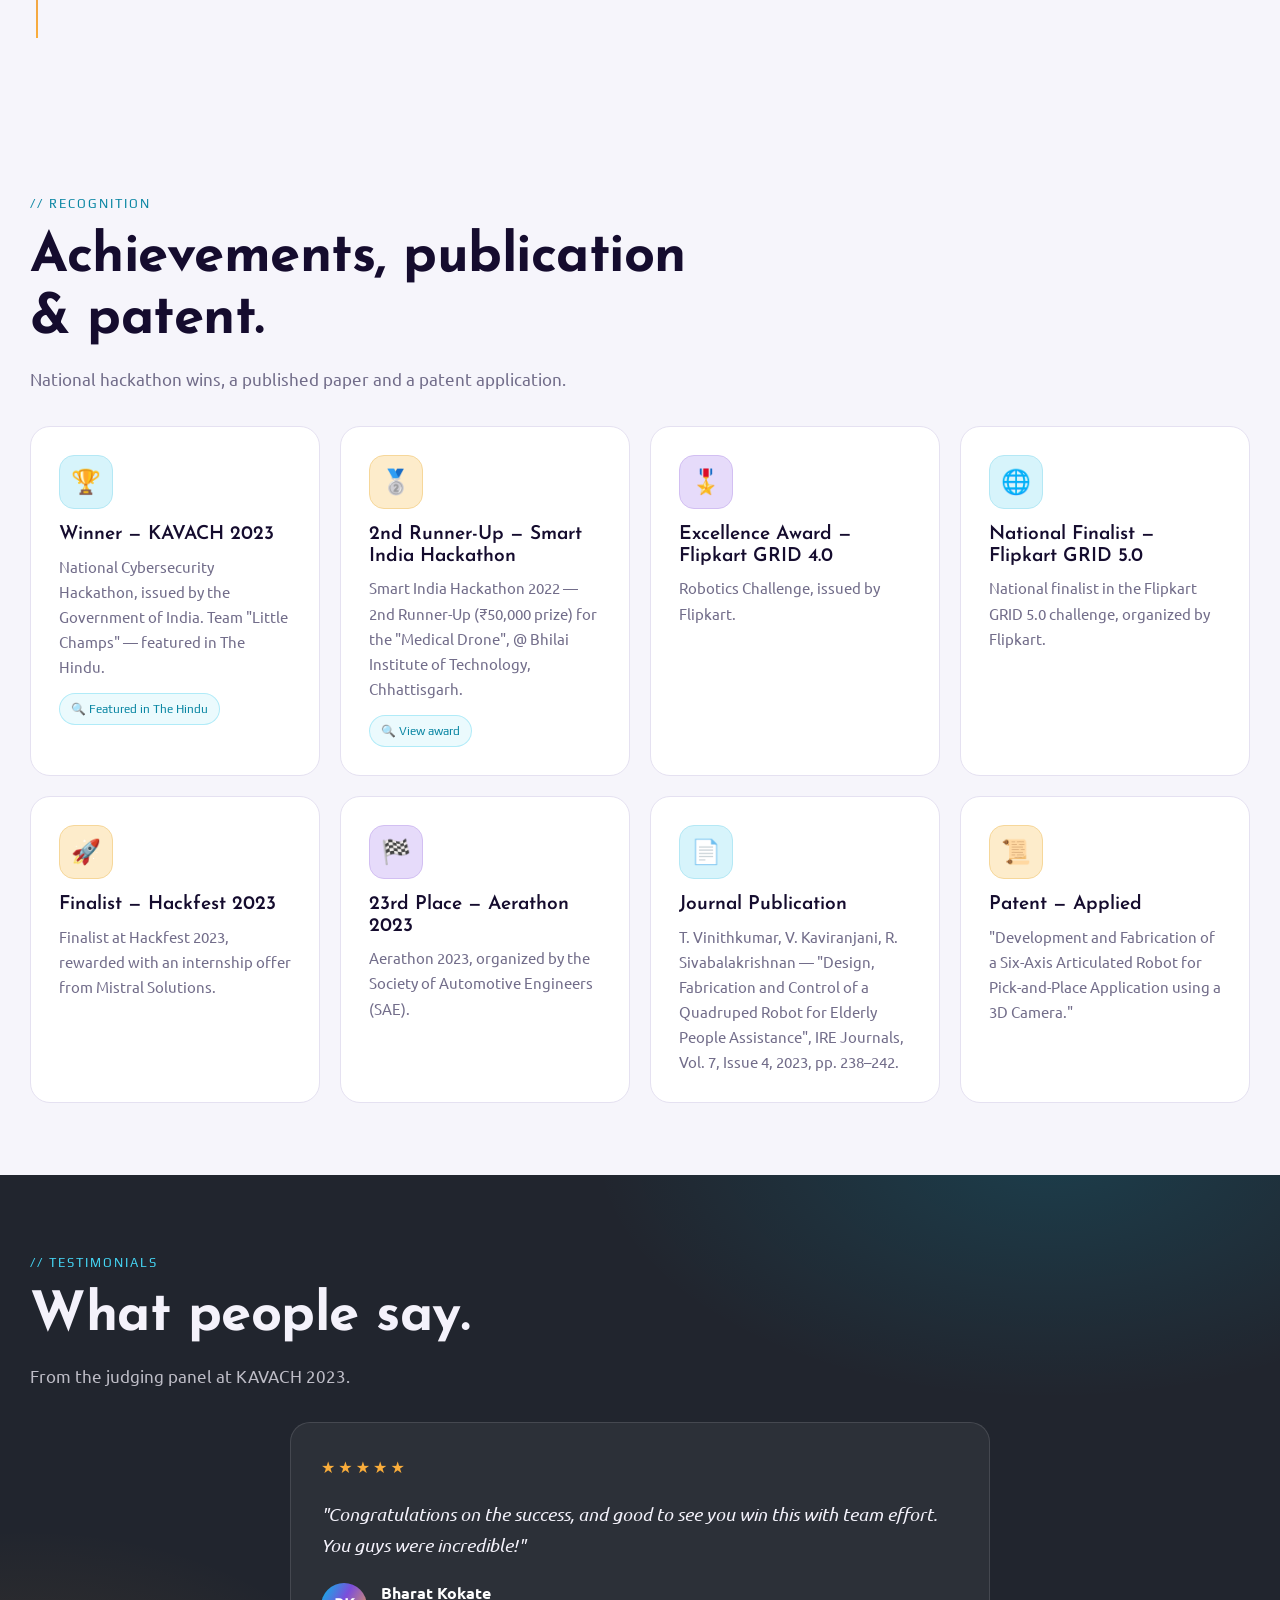
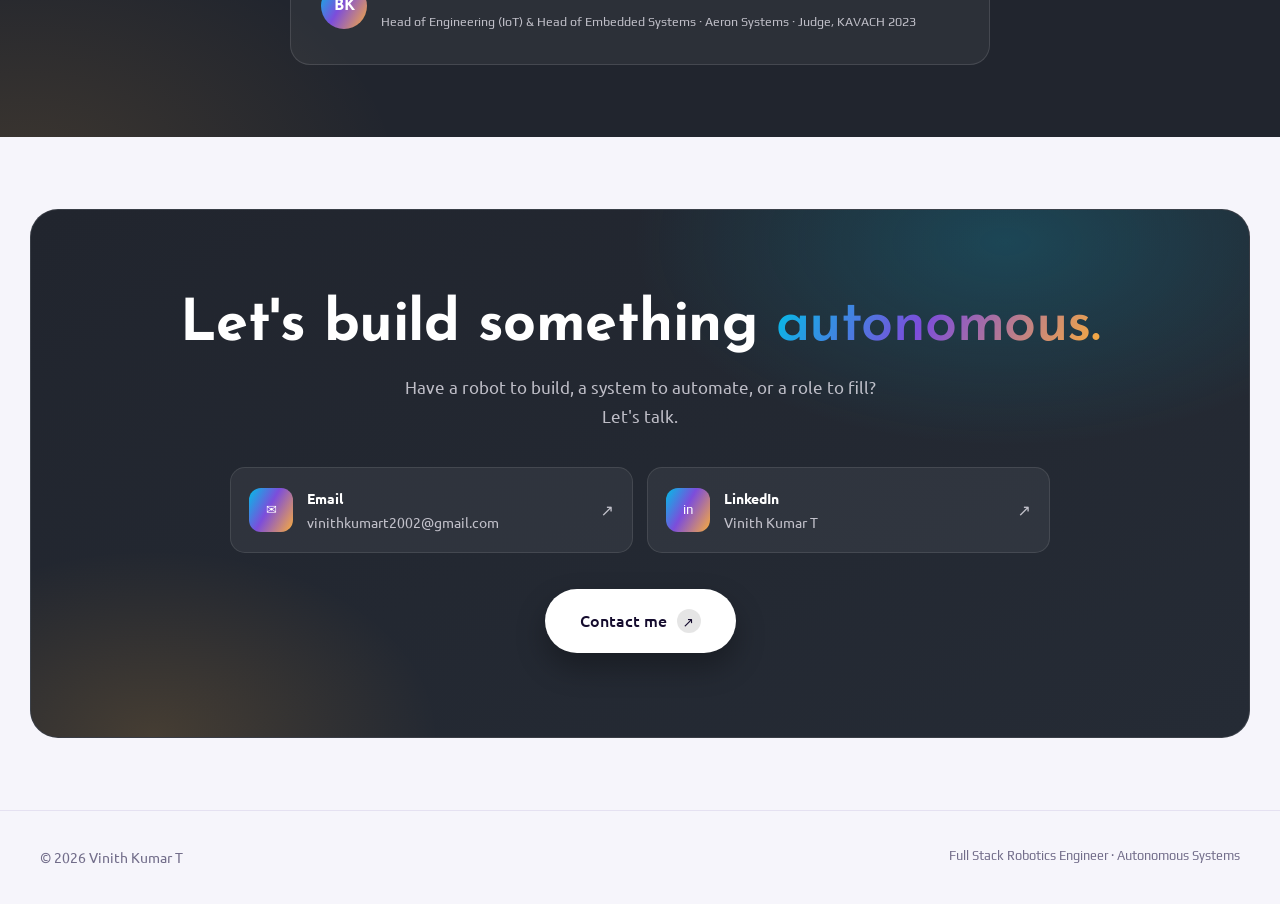
==== commit df3faa25: "iPad/iOS video fix: inline attrs + hero autoplay retry on interaction" ====
--- a/index.html
+++ b/index.html
@@ -25,7 +25,7 @@
   <link rel="preconnect" href="https://fonts.gstatic.com" crossorigin />
   <link href="https://fonts.googleapis.com/css2?family=Josefin+Sans:wght@400;500;600;700&family=Ubuntu:wght@400;500;700&family=Play:wght@400;700&display=swap" rel="stylesheet" />
 
-  <link rel="stylesheet" href="assets/css/style.css?v=20260926p" />
+  <link rel="stylesheet" href="assets/css/style.css?v=20260926q" />
   <link rel="icon" href="data:image/svg+xml,%3Csvg xmlns='http://www.w3.org/2000/svg' viewBox='0 0 100 100'%3E%3Ctext y='.9em' font-size='90'%3E%F0%9F%A4%96%3C/text%3E%3C/svg%3E" />
 </head>
 <body>
@@ -57,7 +57,7 @@
     <!-- ============ HERO ============ -->
     <section class="hero hero--full" id="hero">
       <div class="hero__bg" id="heroPhoto">
-        <video autoplay muted loop playsinline preload="metadata"
+        <video autoplay muted loop playsinline webkit-playsinline preload="auto" disablepictureinpicture x-webkit-airplay="deny"
                poster="assets/media/img/hero-poster.jpg"
                aria-label="Journey of Creations — robotics project showreel by Vinith Kumar T">
           <source src="assets/media/video/hero.mp4" type="video/mp4" />
@@ -389,7 +389,7 @@
     </div>
   </div>
 
-  <script src="assets/js/data.js?v=20260926p"></script>
-  <script src="assets/js/main.js?v=20260926p"></script>
+  <script src="assets/js/data.js?v=20260926q"></script>
+  <script src="assets/js/main.js?v=20260926q"></script>
 </body>
 </html>
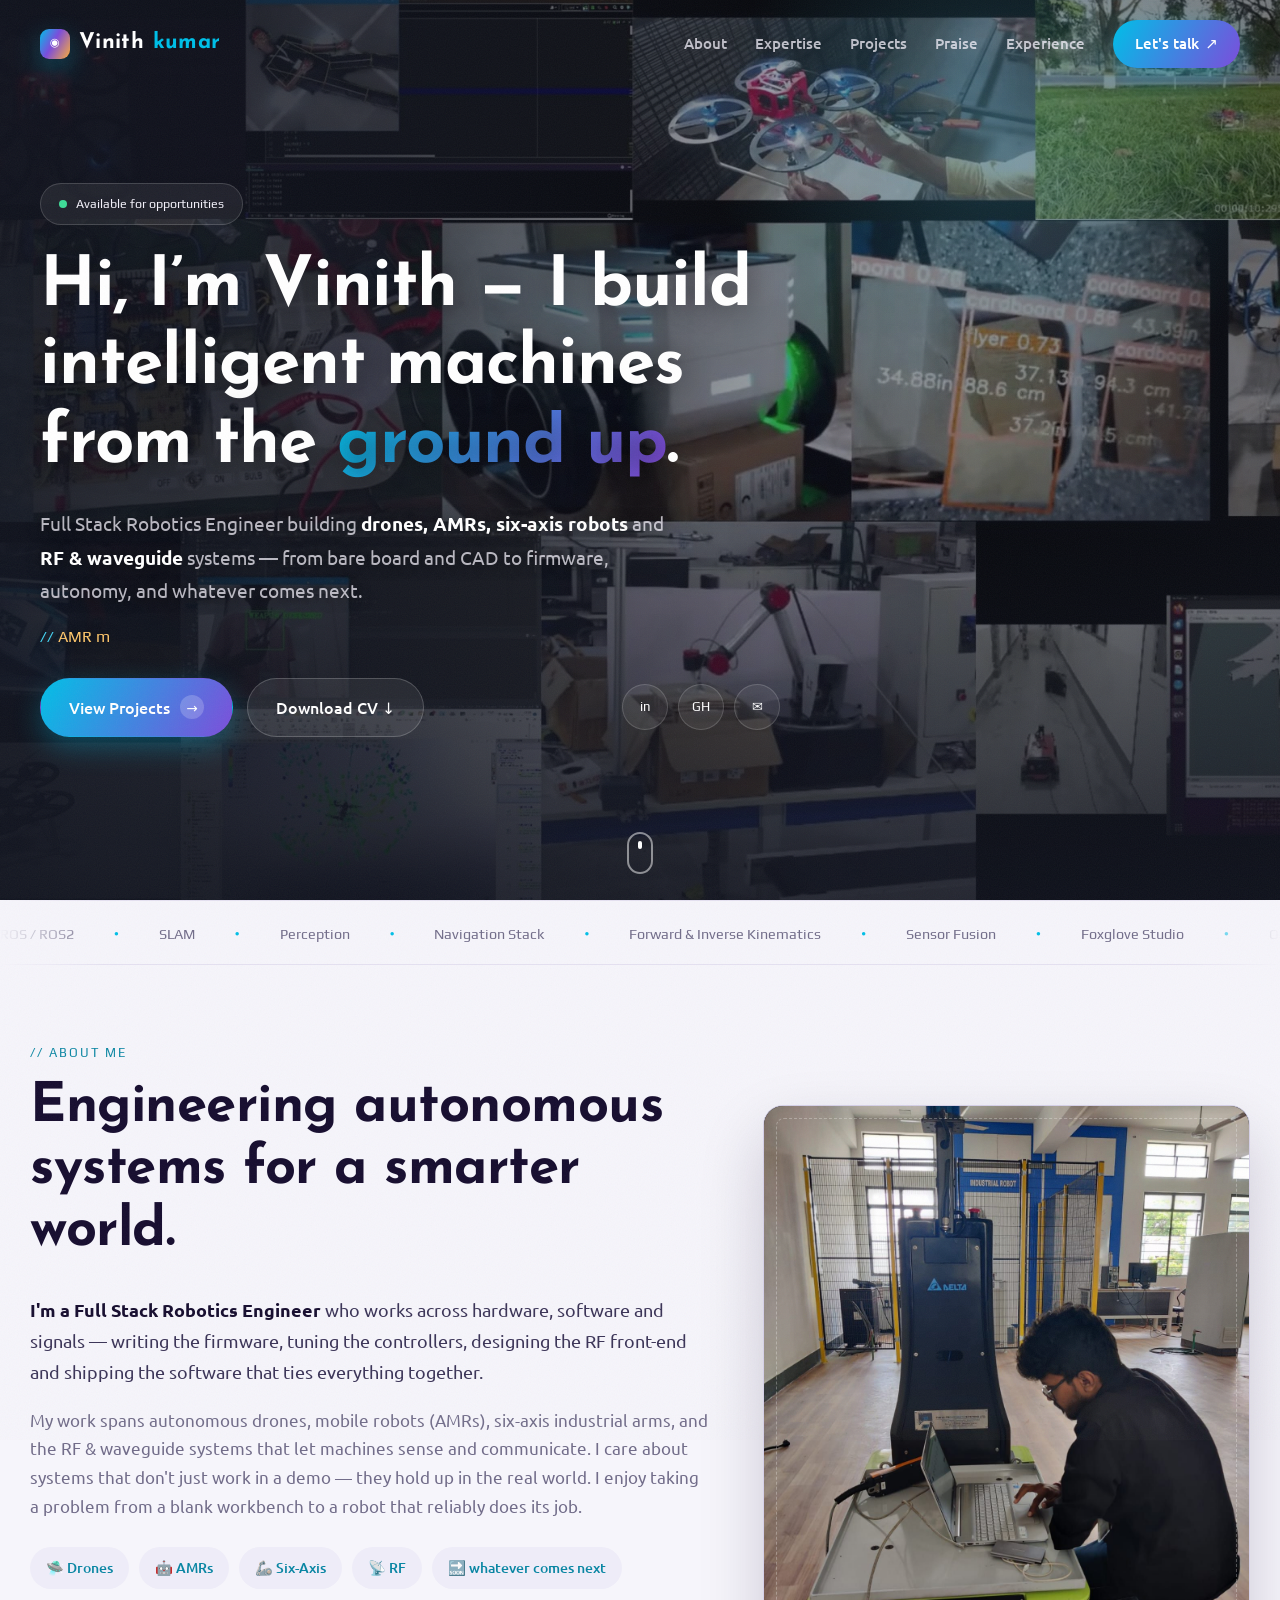
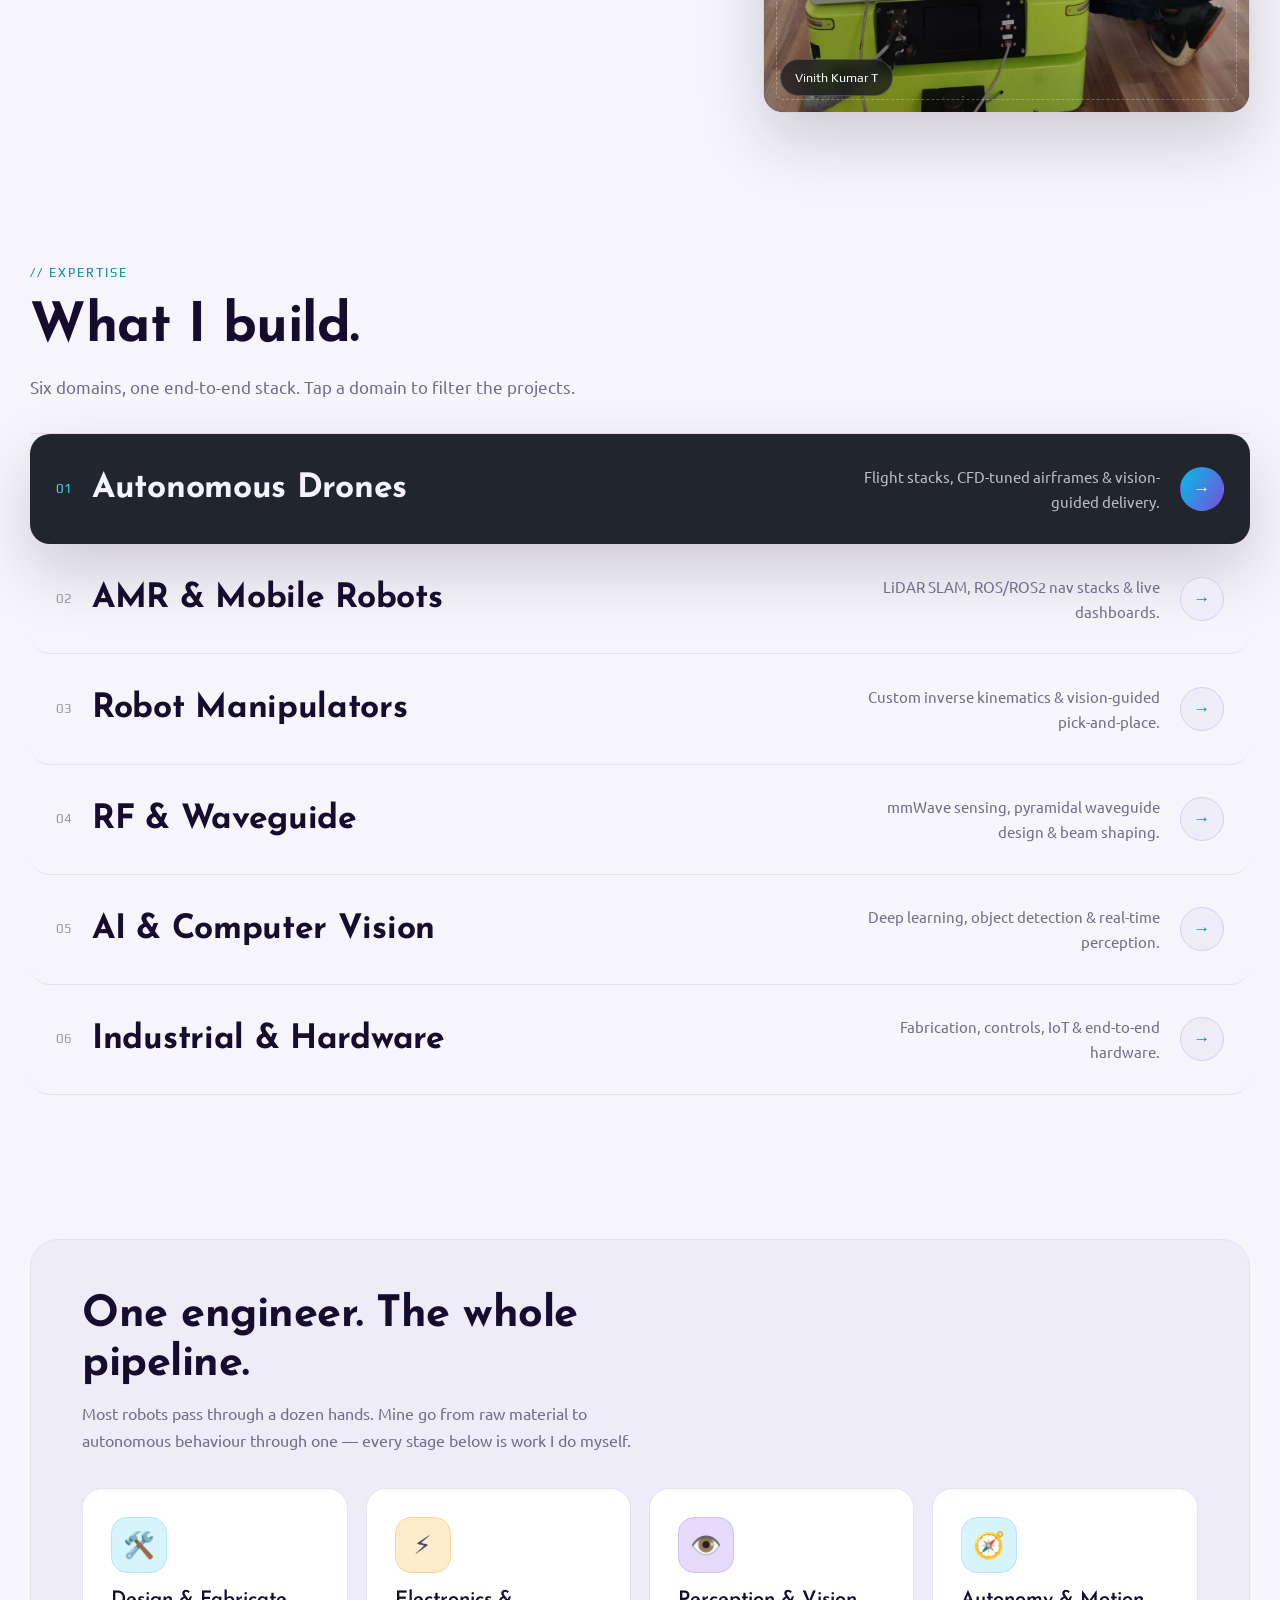
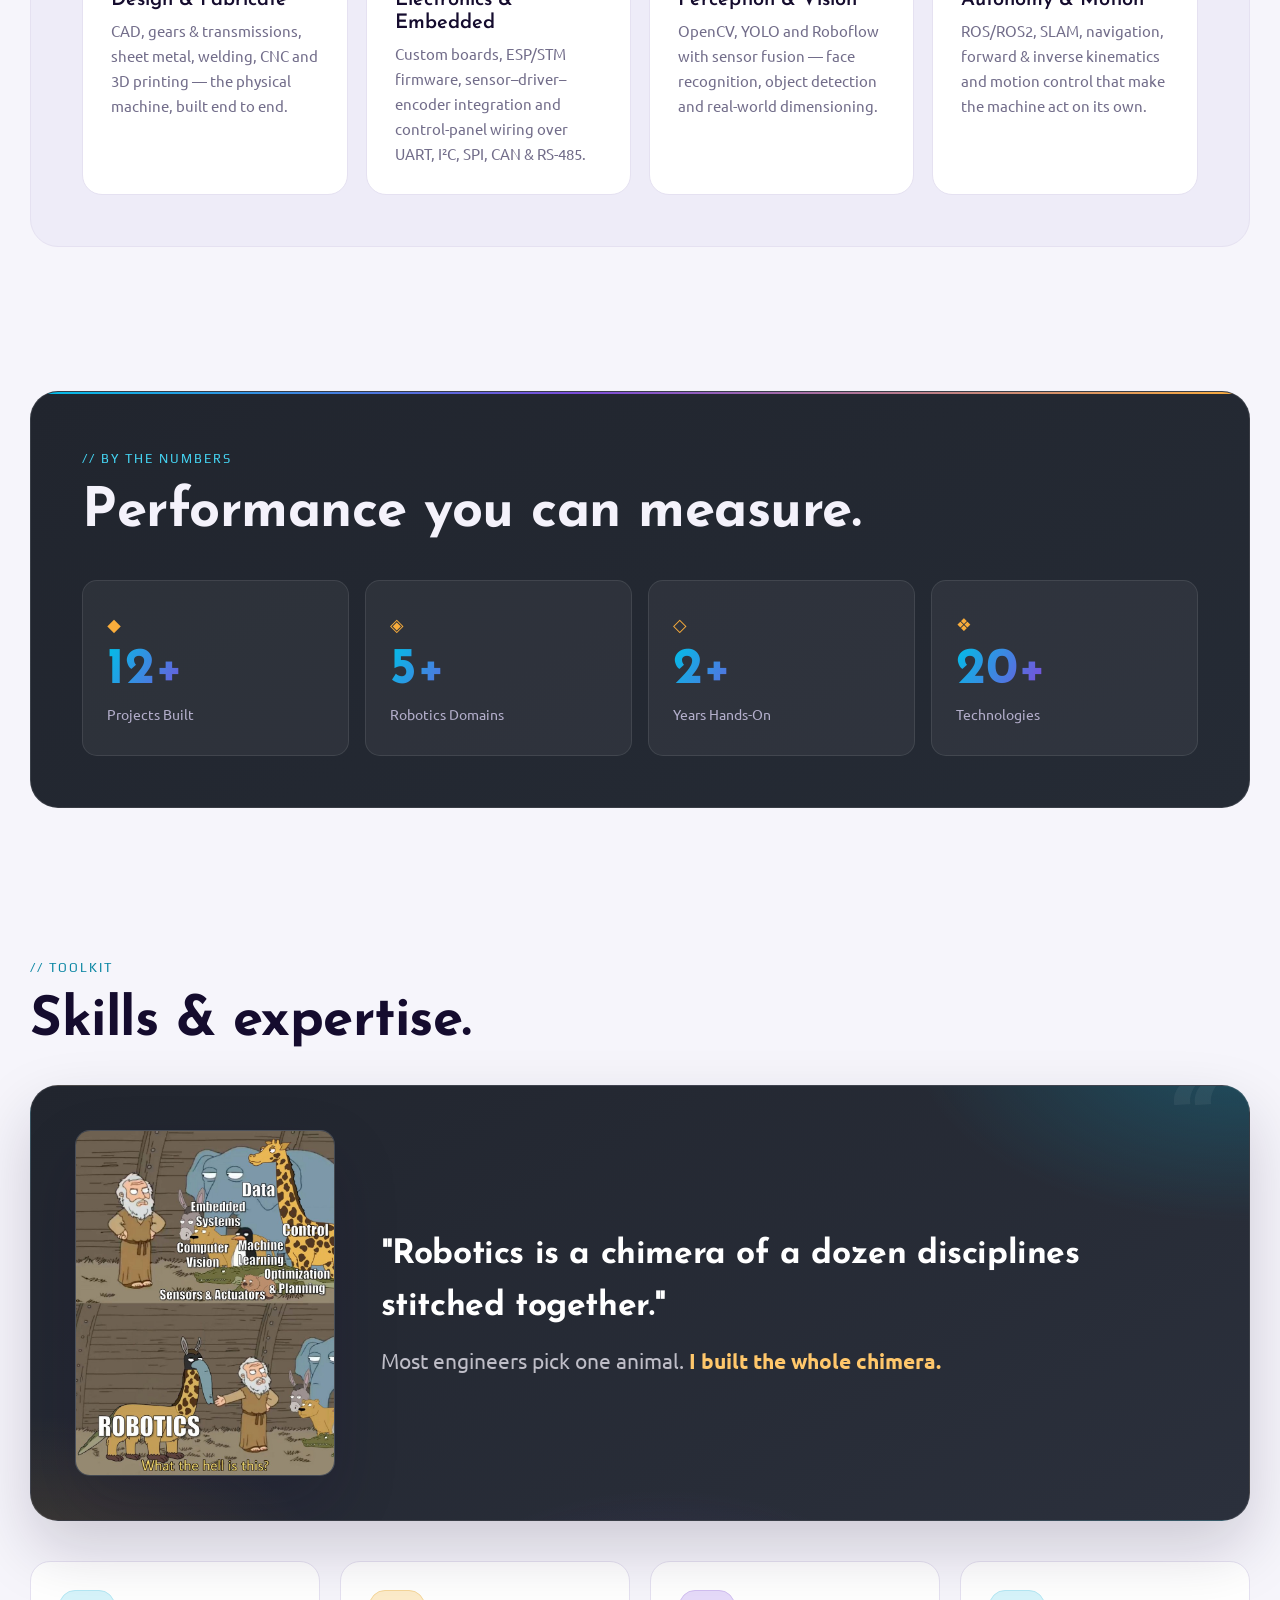
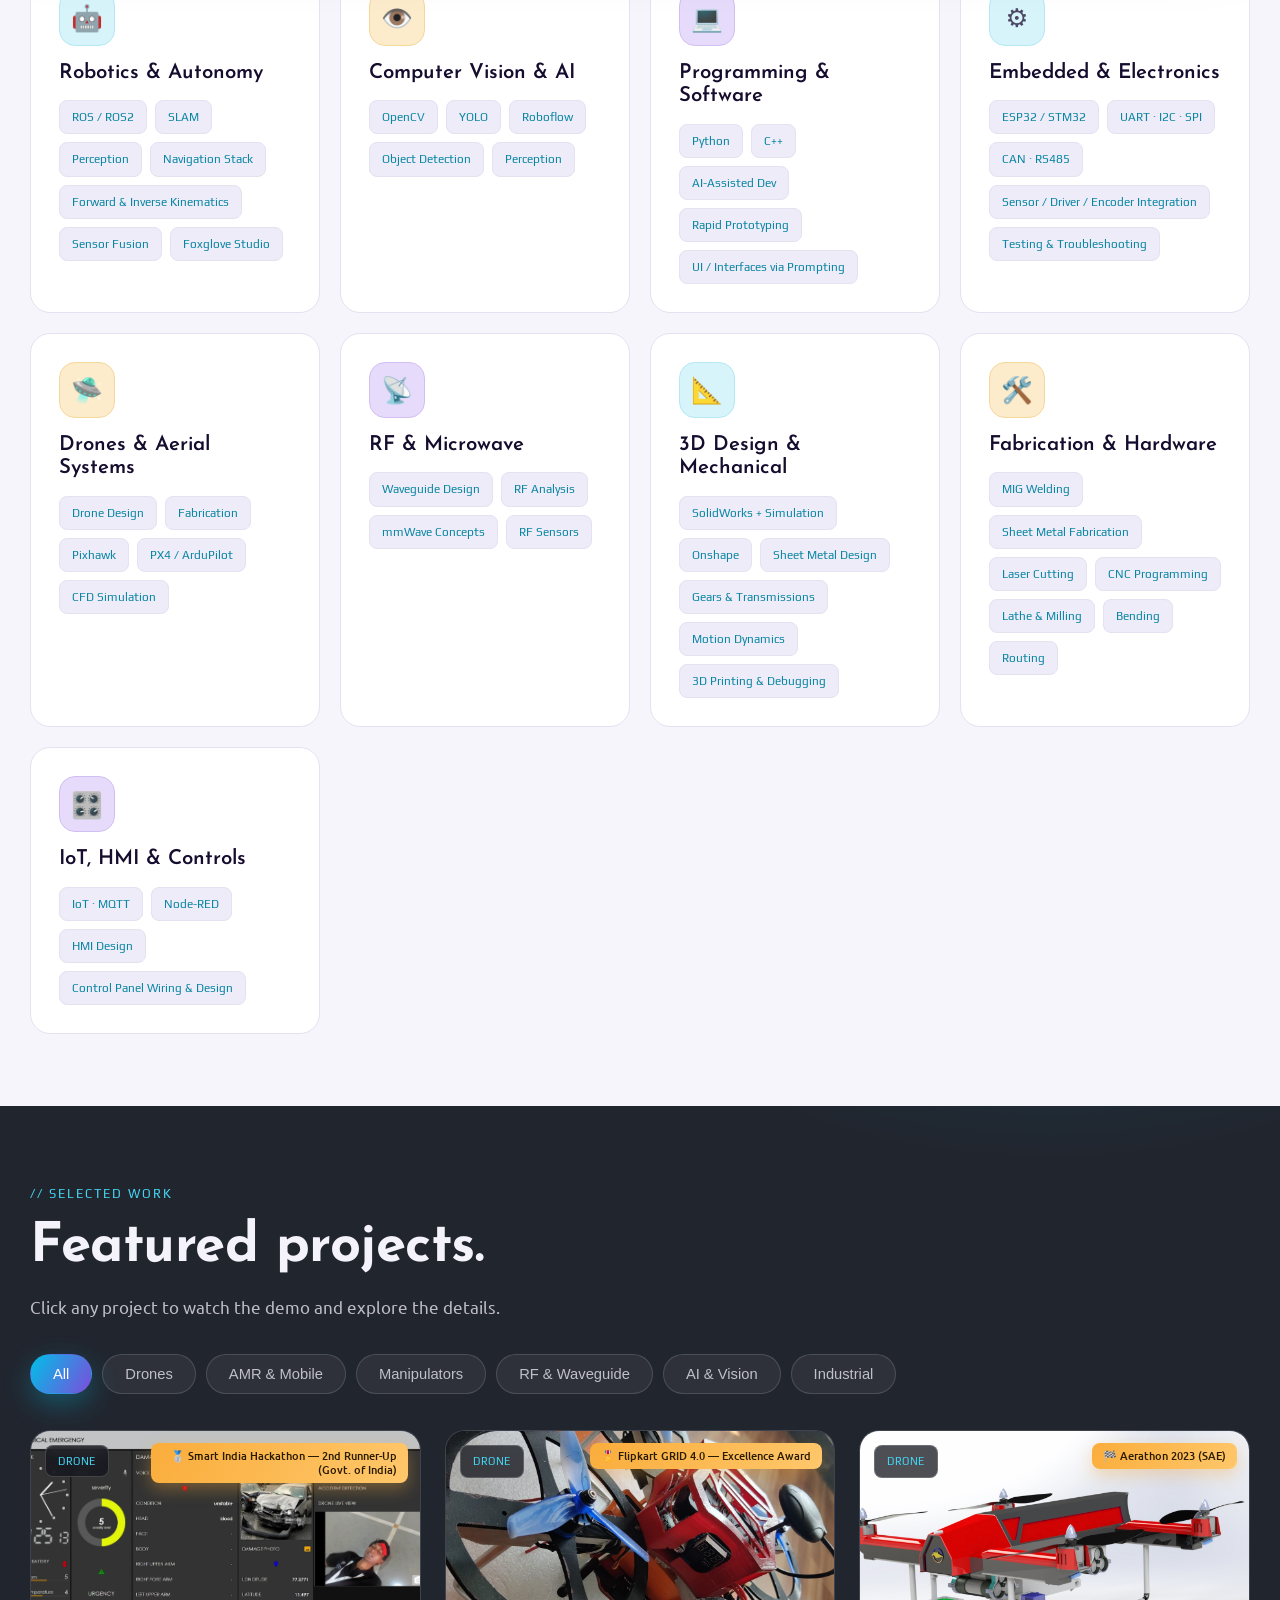
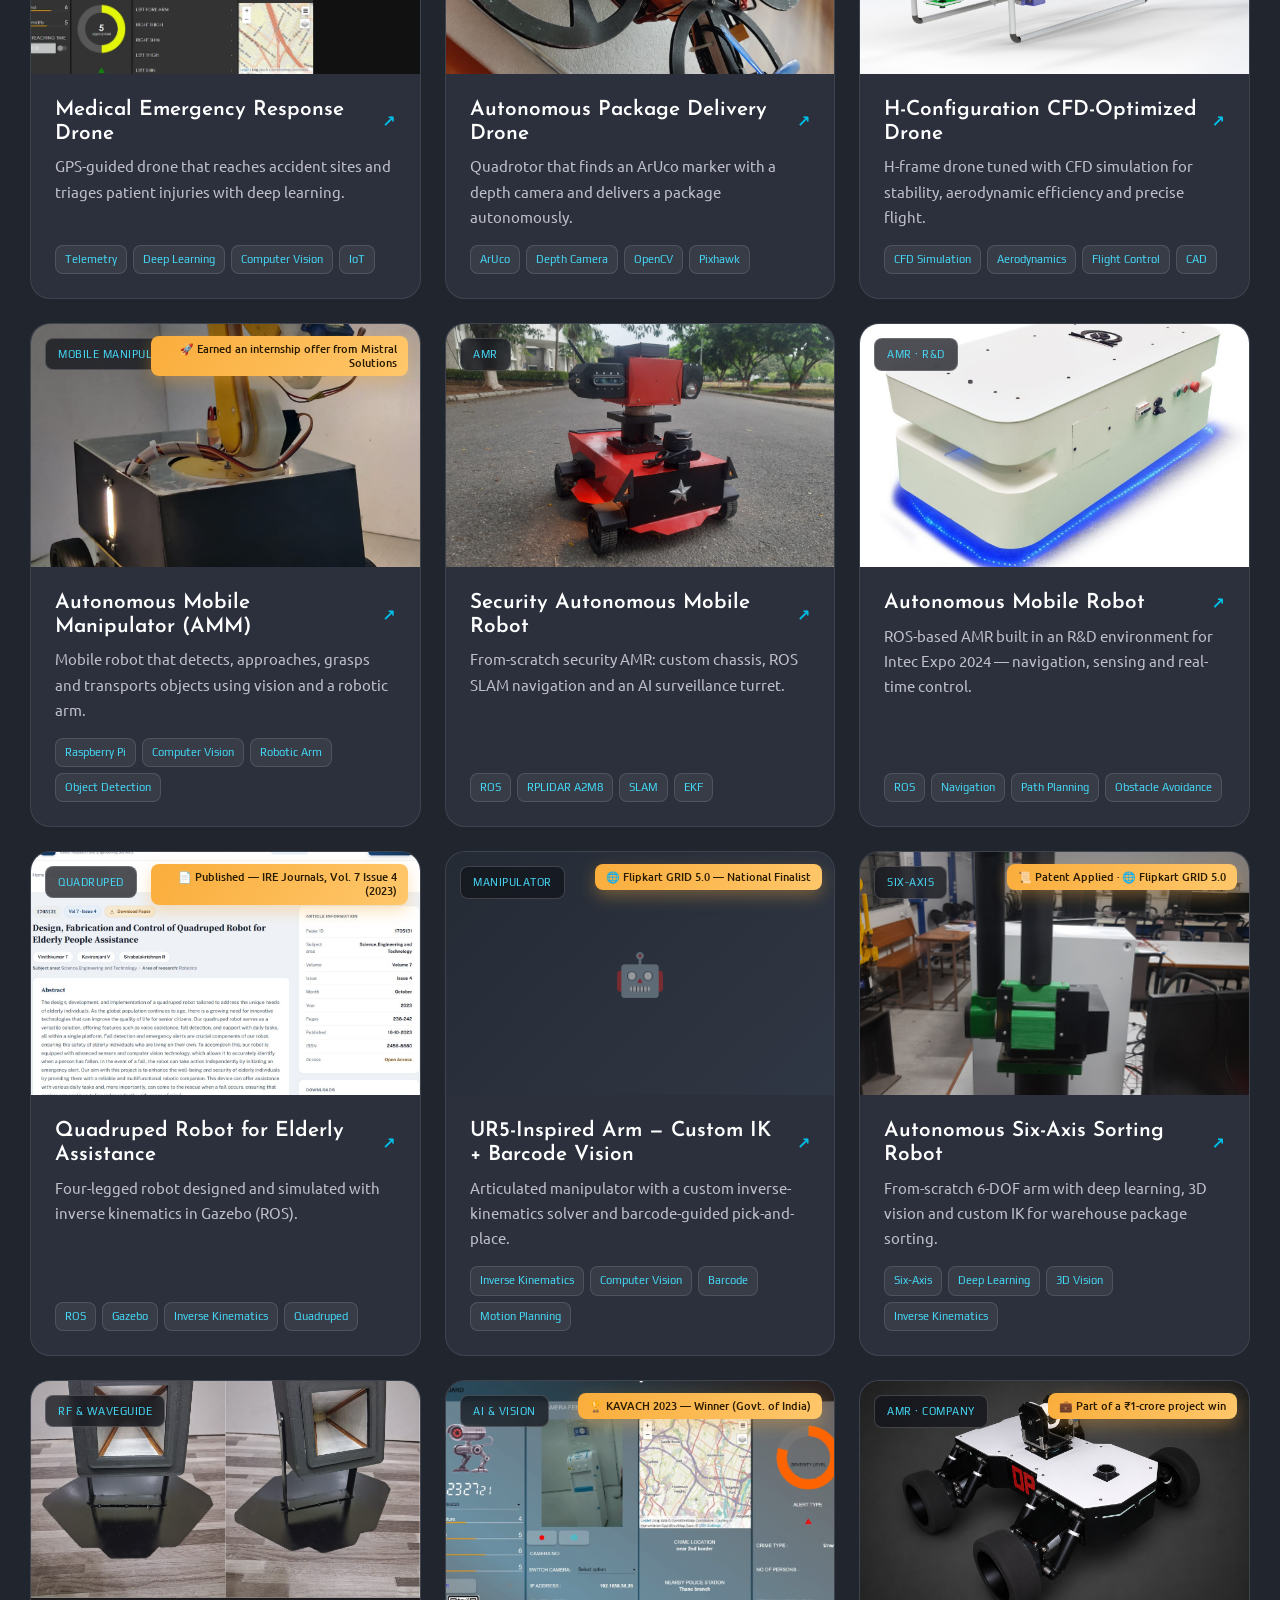
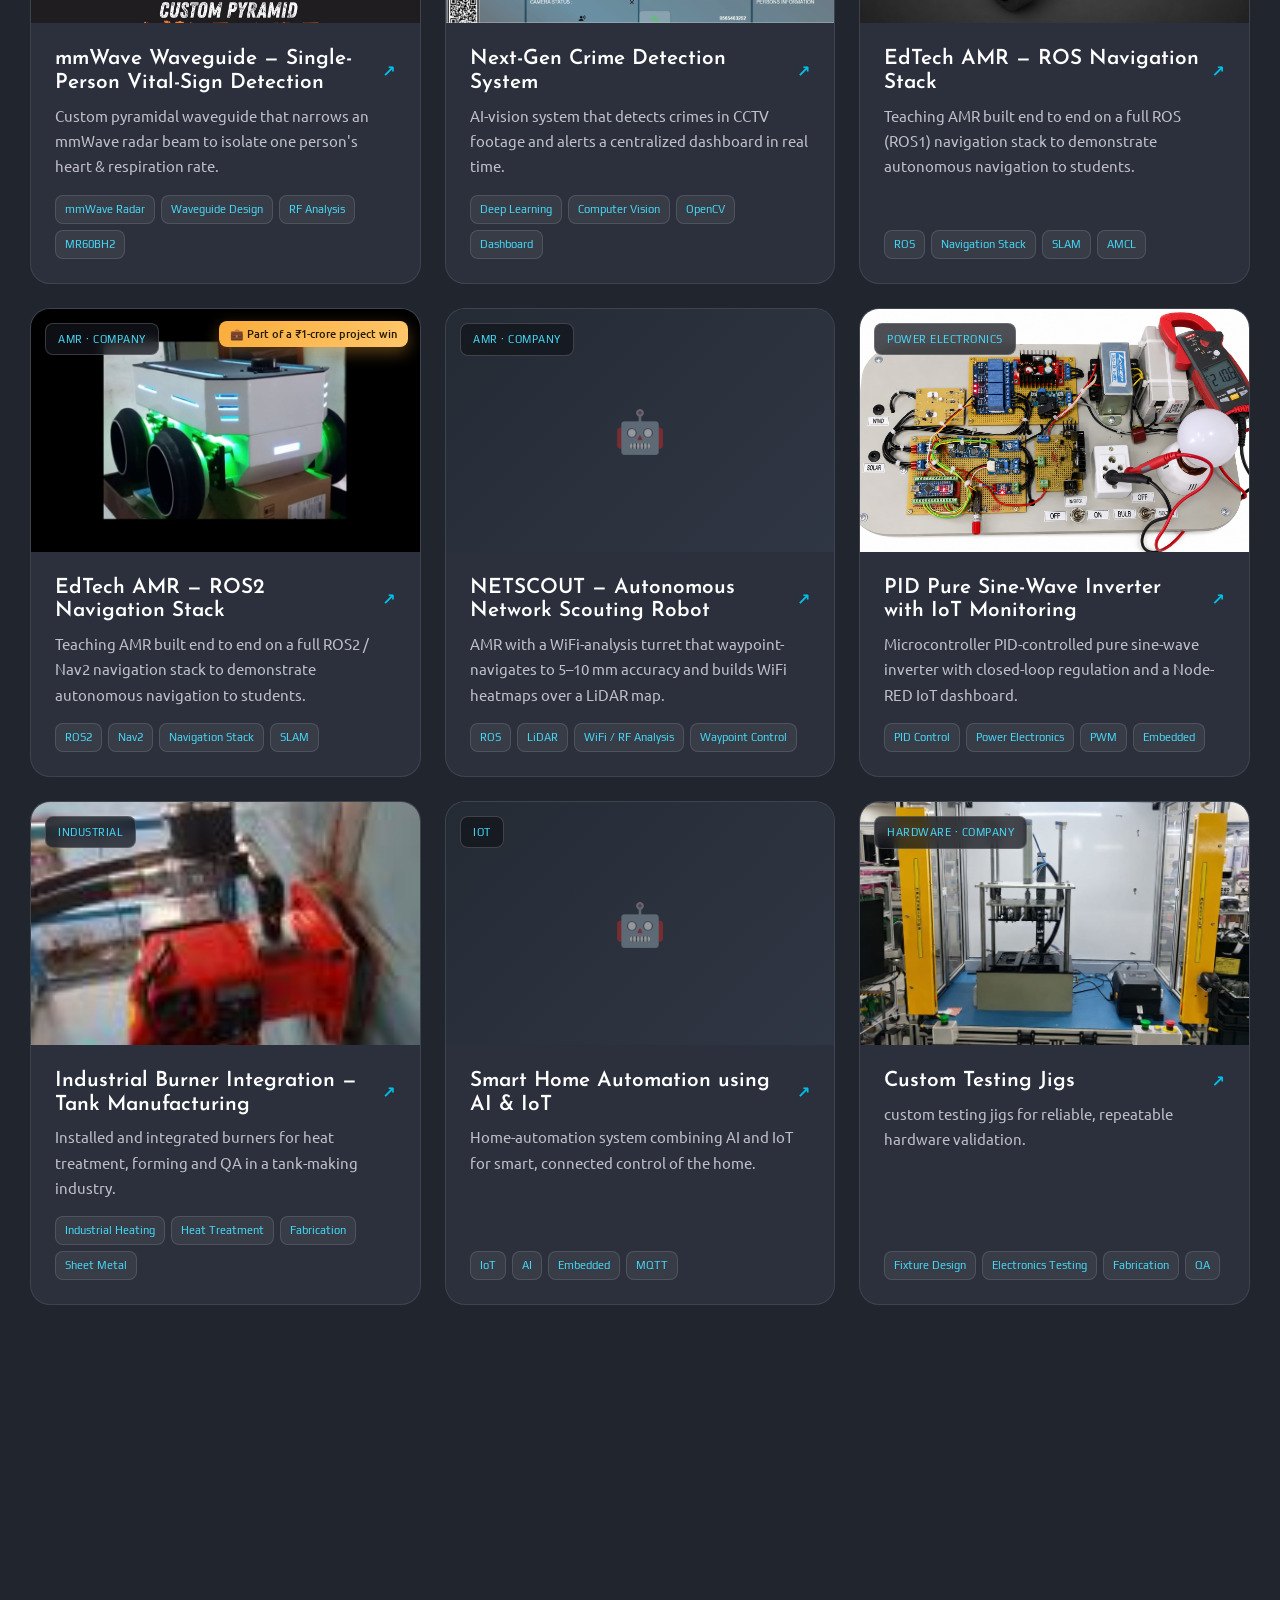
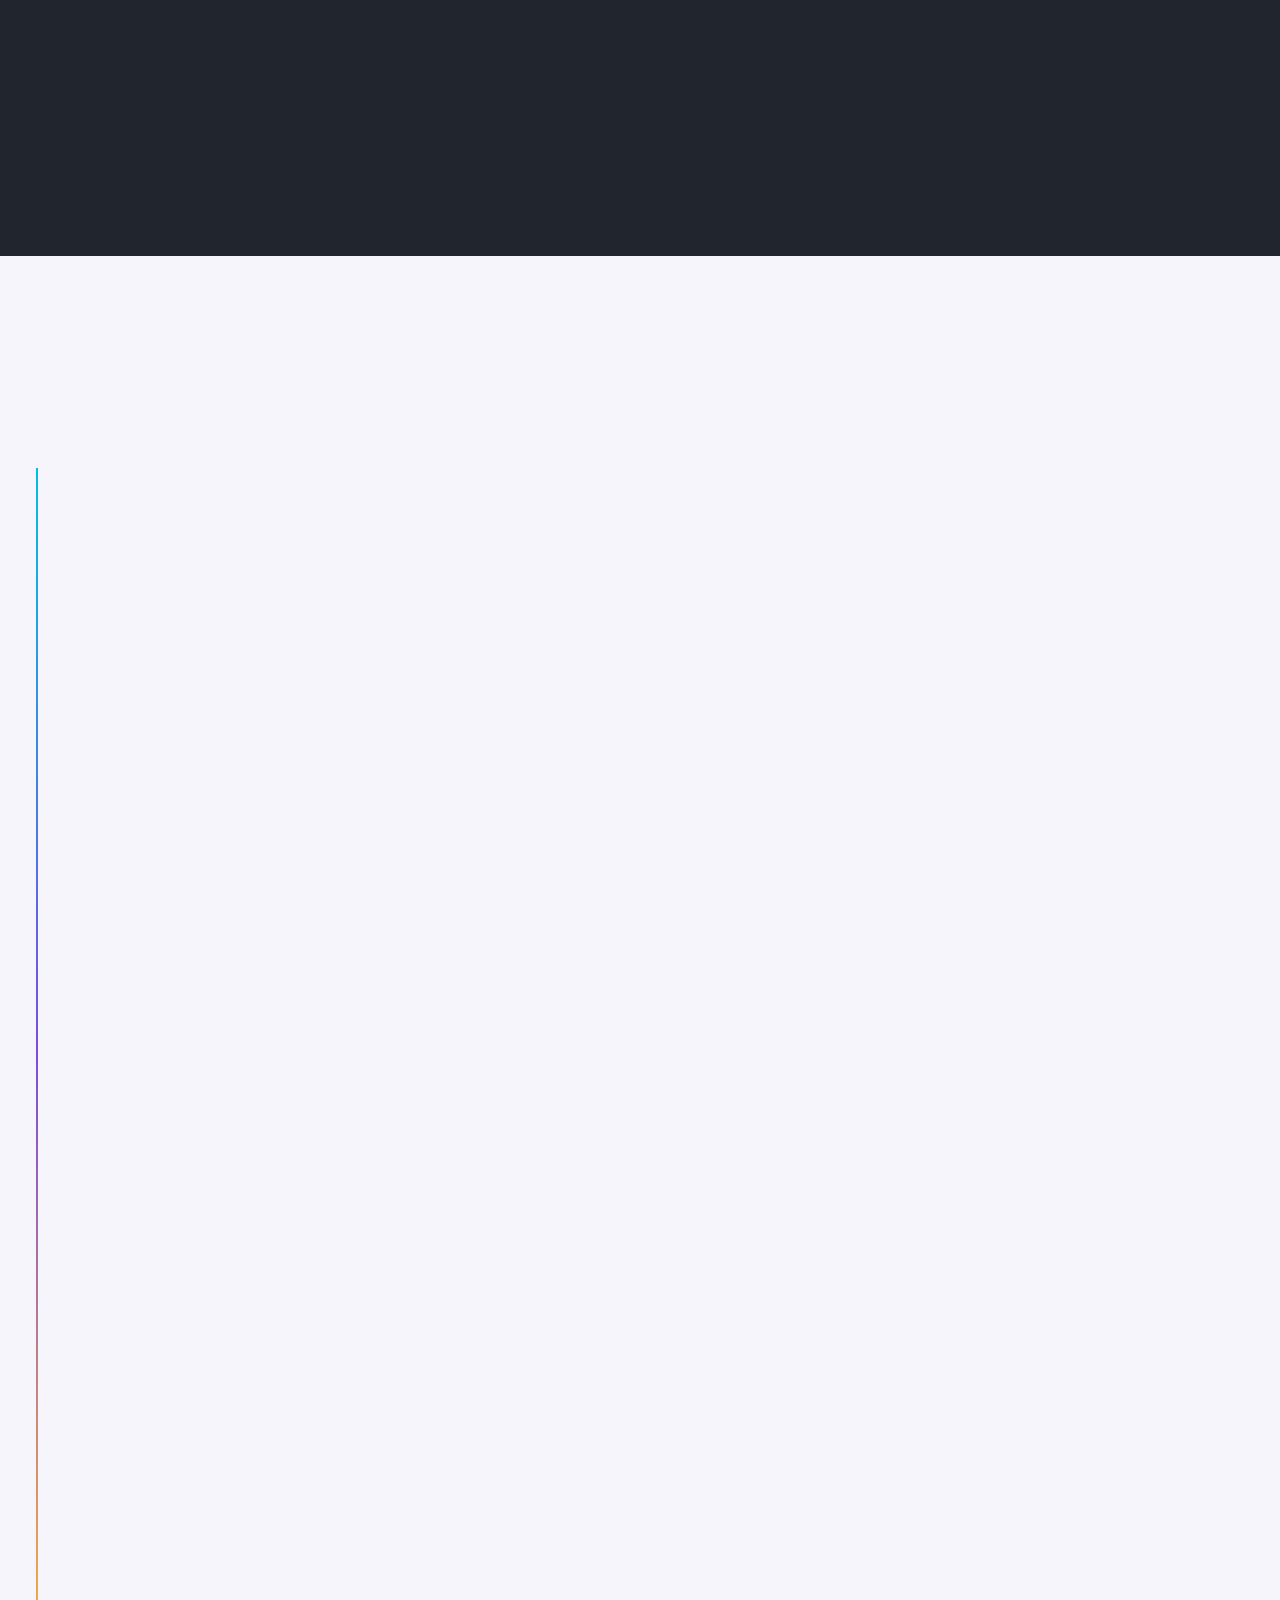
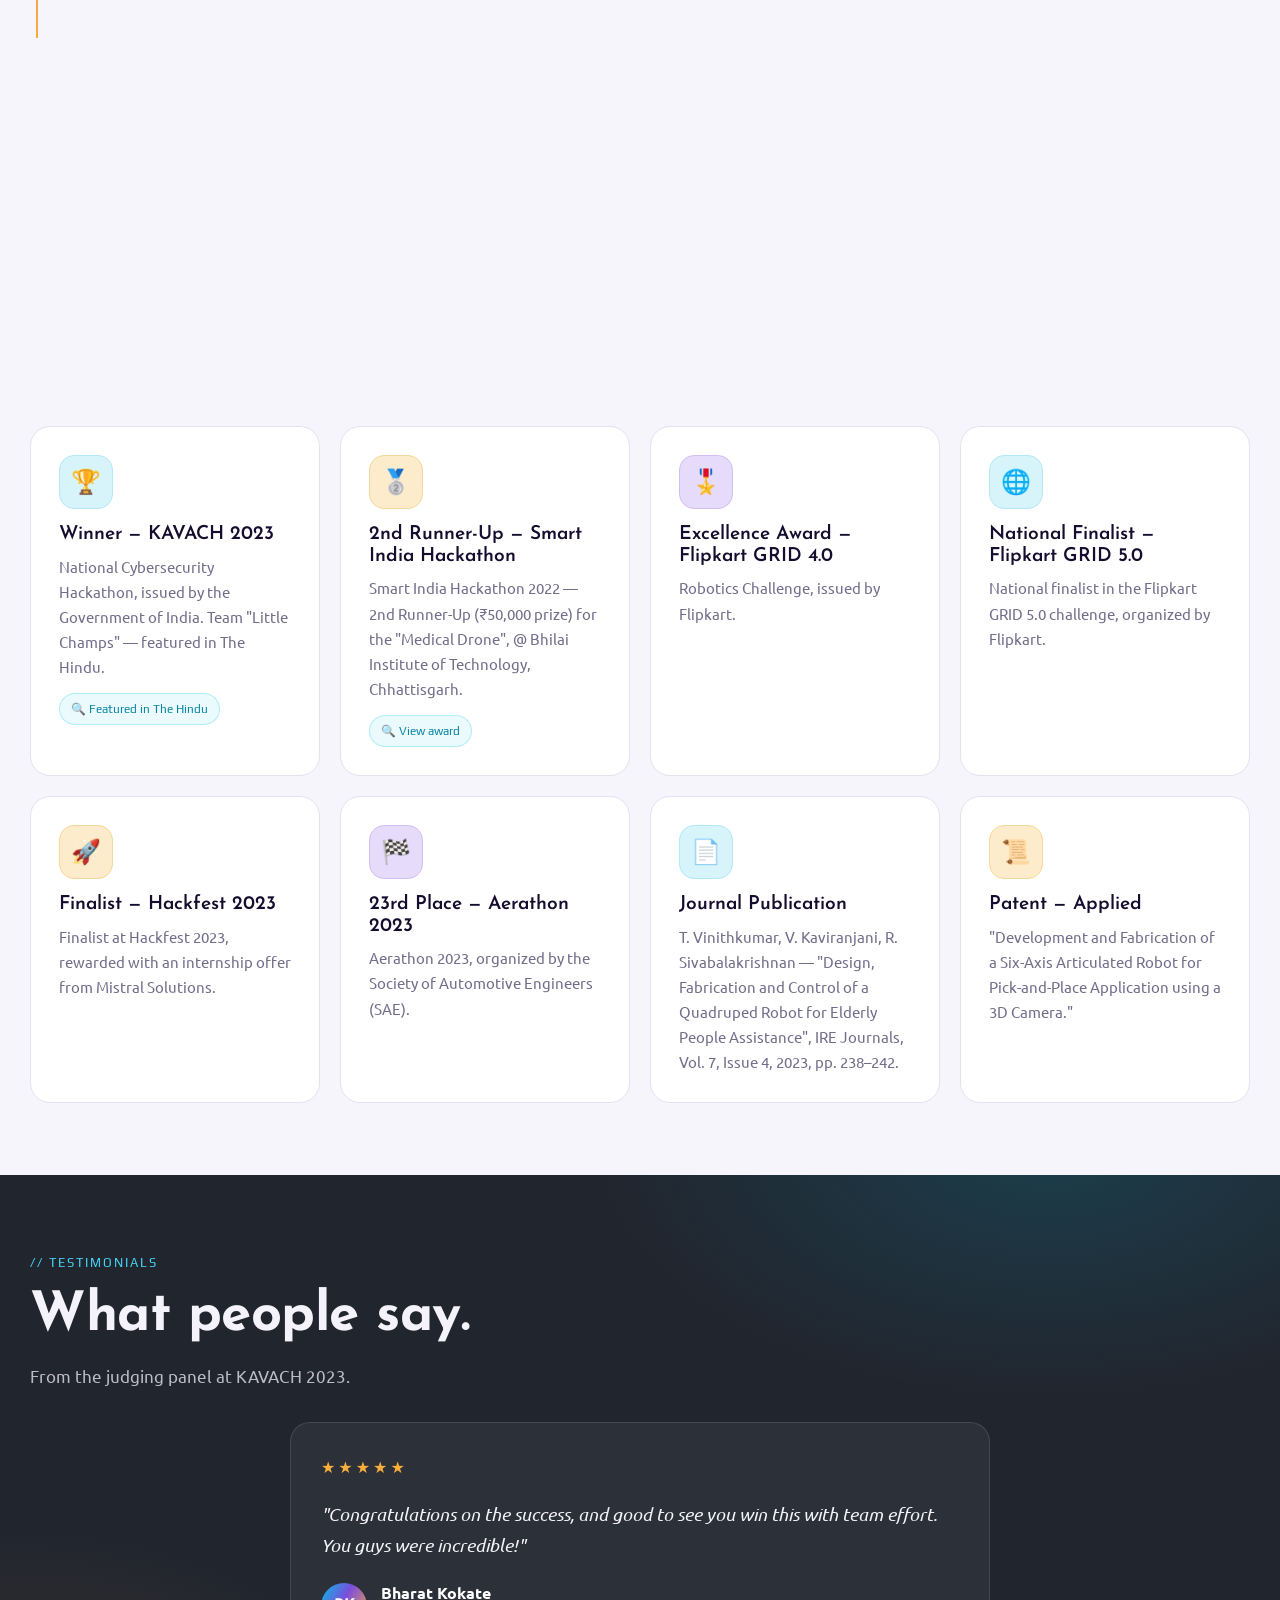
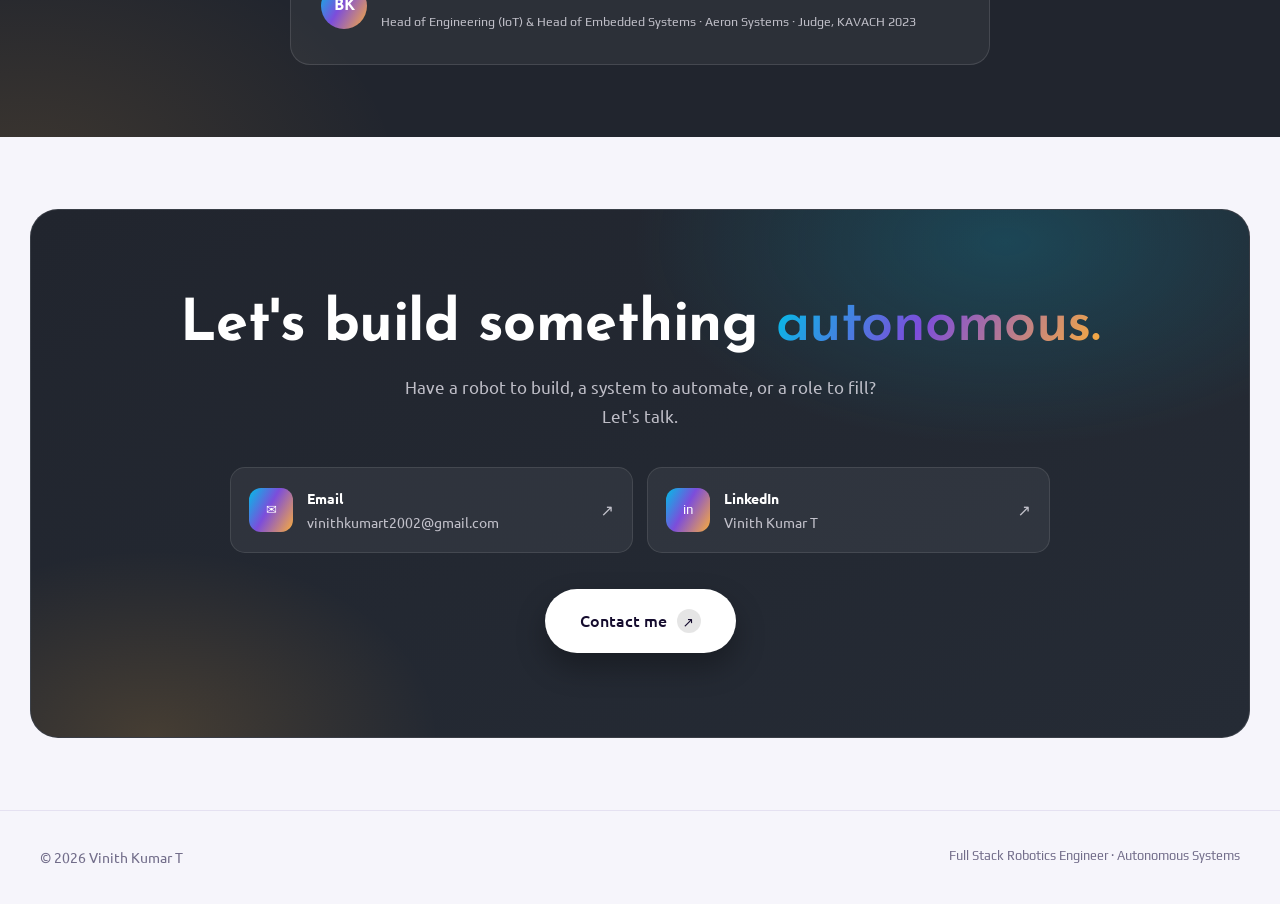
==== commit 5edfc9ba: "Replace hero video with new Journey of Creations (1080p, faststart) + poster" ====
--- a/index.html
+++ b/index.html
@@ -25,7 +25,7 @@
   <link rel="preconnect" href="https://fonts.gstatic.com" crossorigin />
   <link href="https://fonts.googleapis.com/css2?family=Josefin+Sans:wght@400;500;600;700&family=Ubuntu:wght@400;500;700&family=Play:wght@400;700&display=swap" rel="stylesheet" />
 
-  <link rel="stylesheet" href="assets/css/style.css?v=20260926q" />
+  <link rel="stylesheet" href="assets/css/style.css?v=20260926r" />
   <link rel="icon" href="data:image/svg+xml,%3Csvg xmlns='http://www.w3.org/2000/svg' viewBox='0 0 100 100'%3E%3Ctext y='.9em' font-size='90'%3E%F0%9F%A4%96%3C/text%3E%3C/svg%3E" />
 </head>
 <body>
@@ -60,7 +60,7 @@
         <video autoplay muted loop playsinline webkit-playsinline preload="auto" disablepictureinpicture x-webkit-airplay="deny"
                poster="assets/media/img/hero-poster.jpg"
                aria-label="Journey of Creations — robotics project showreel by Vinith Kumar T">
-          <source src="assets/media/video/hero.mp4" type="video/mp4" />
+          <source src="assets/media/video/hero.mp4?v=20261021" type="video/mp4" />
         </video>
       </div>
       <div class="hero__scrim" aria-hidden="true"></div>
@@ -389,7 +389,7 @@
     </div>
   </div>
 
-  <script src="assets/js/data.js?v=20260926q"></script>
-  <script src="assets/js/main.js?v=20260926q"></script>
+  <script src="assets/js/data.js?v=20260926r"></script>
+  <script src="assets/js/main.js?v=20260926r"></script>
 </body>
 </html>
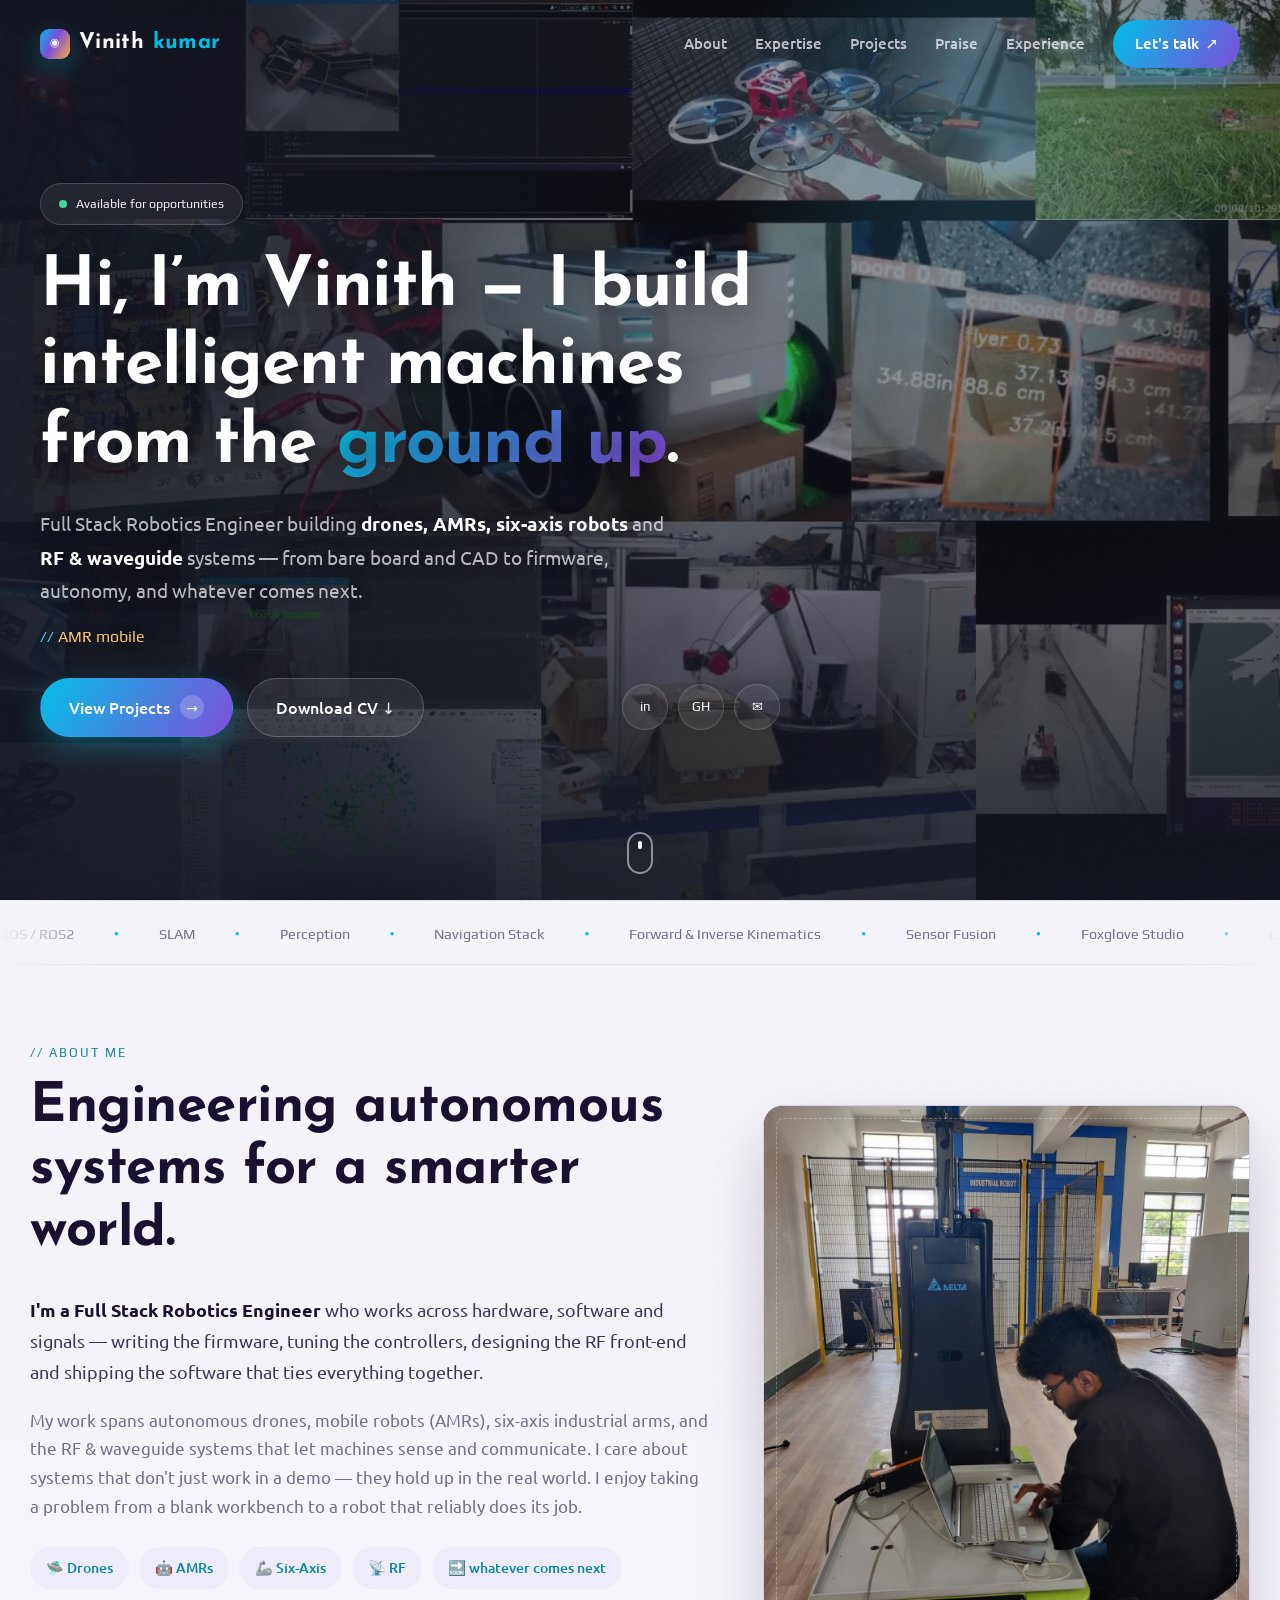
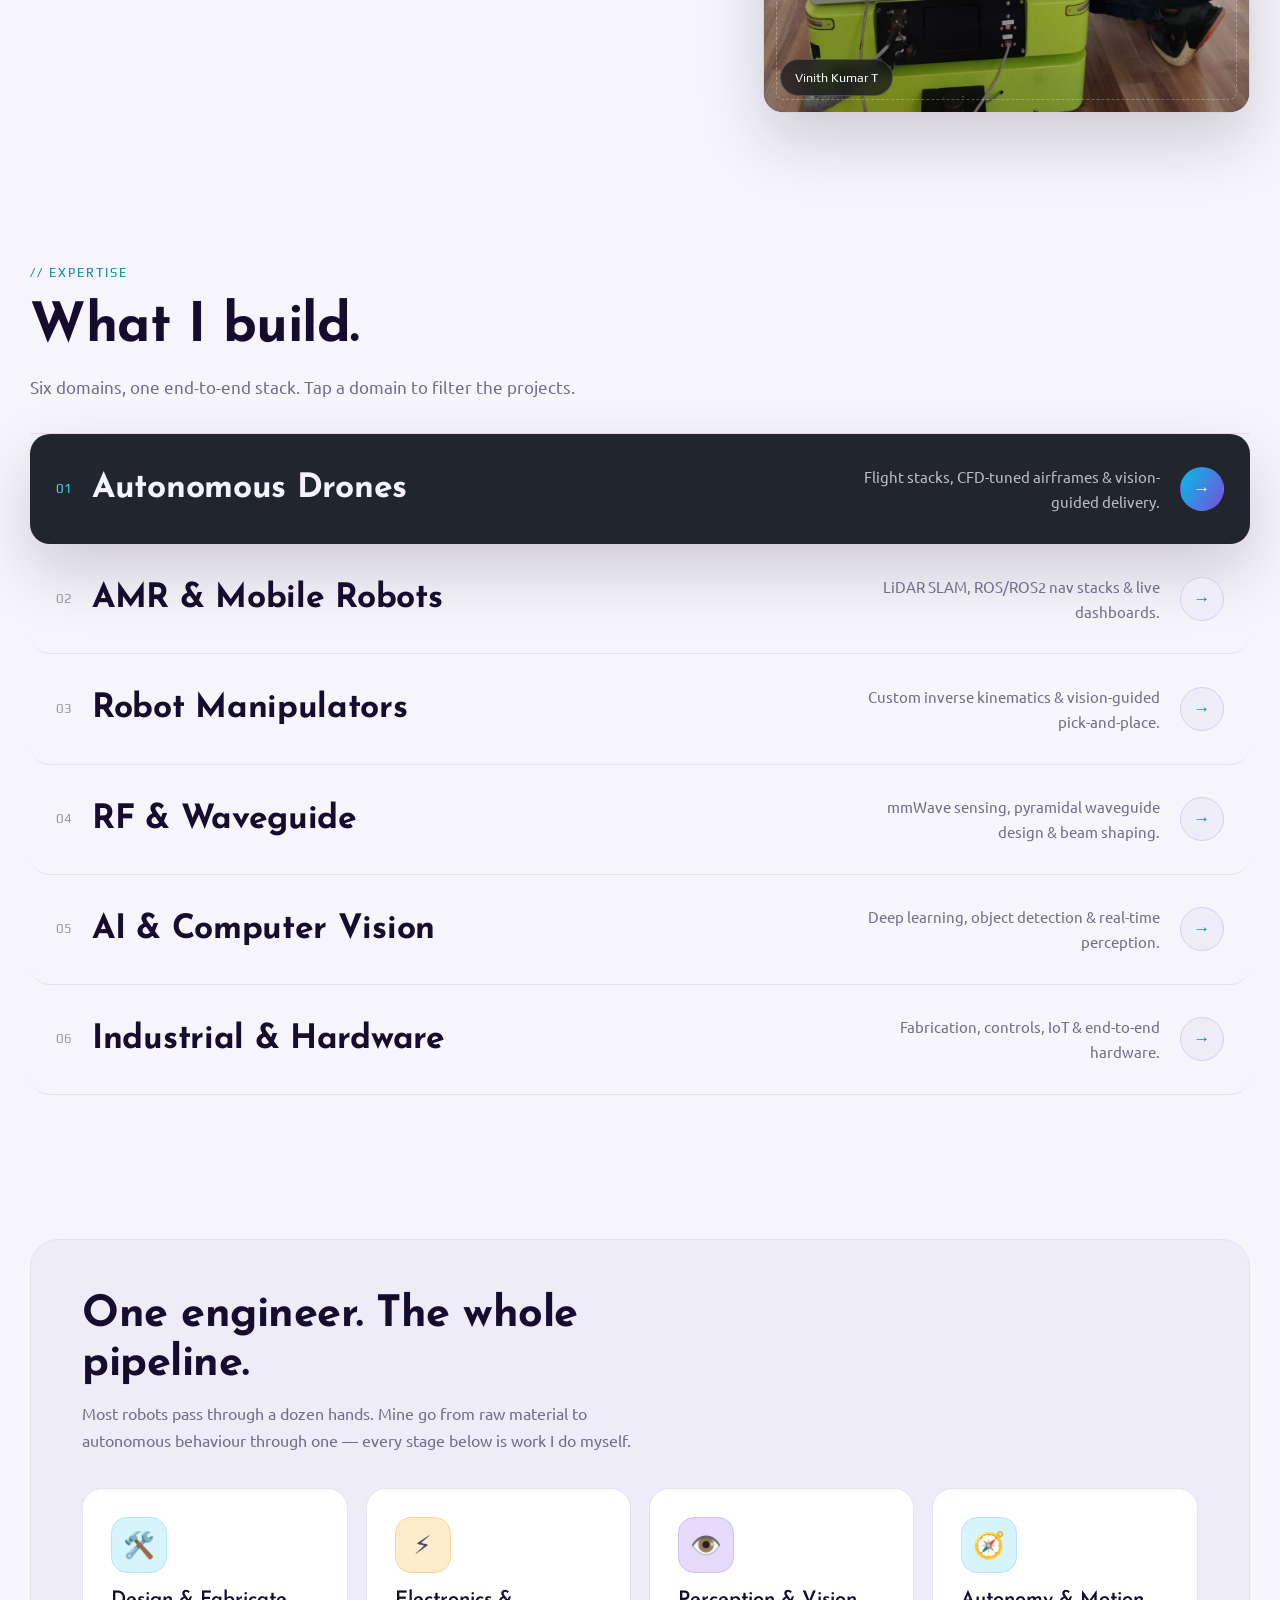
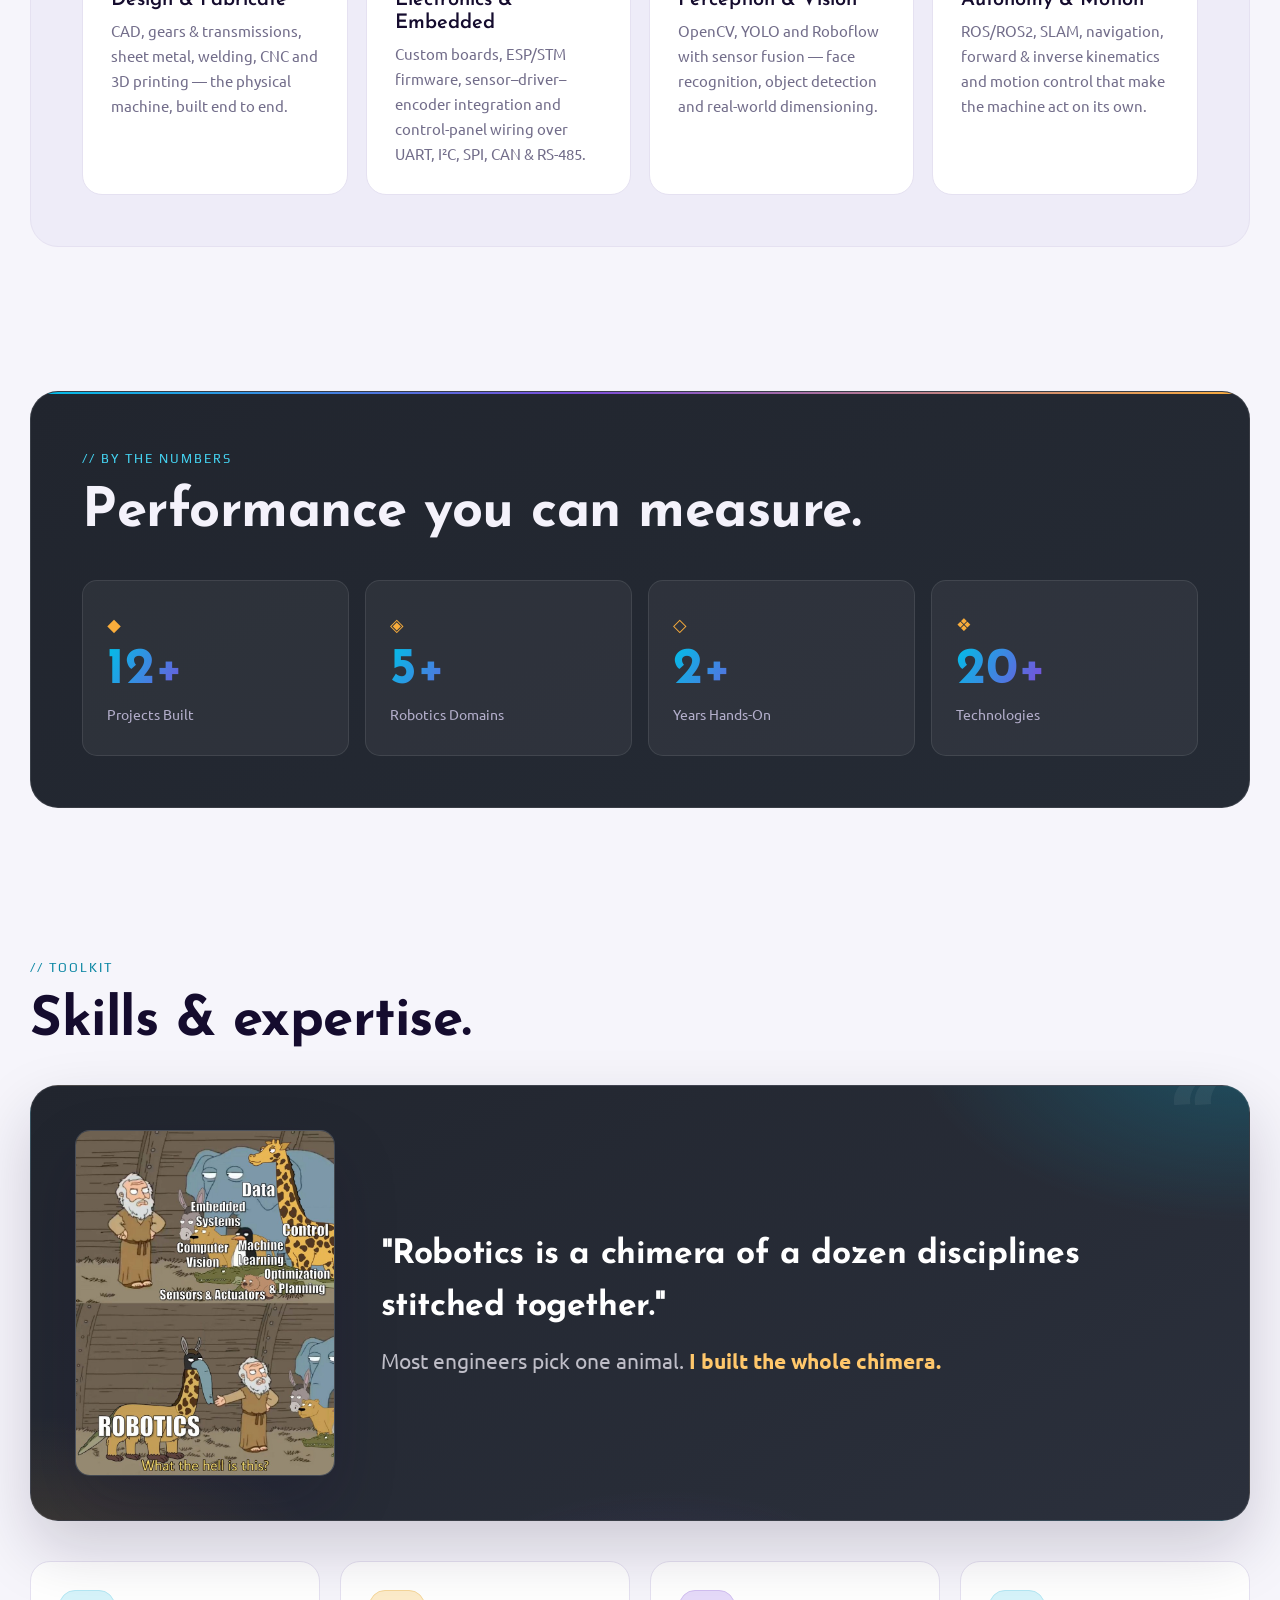
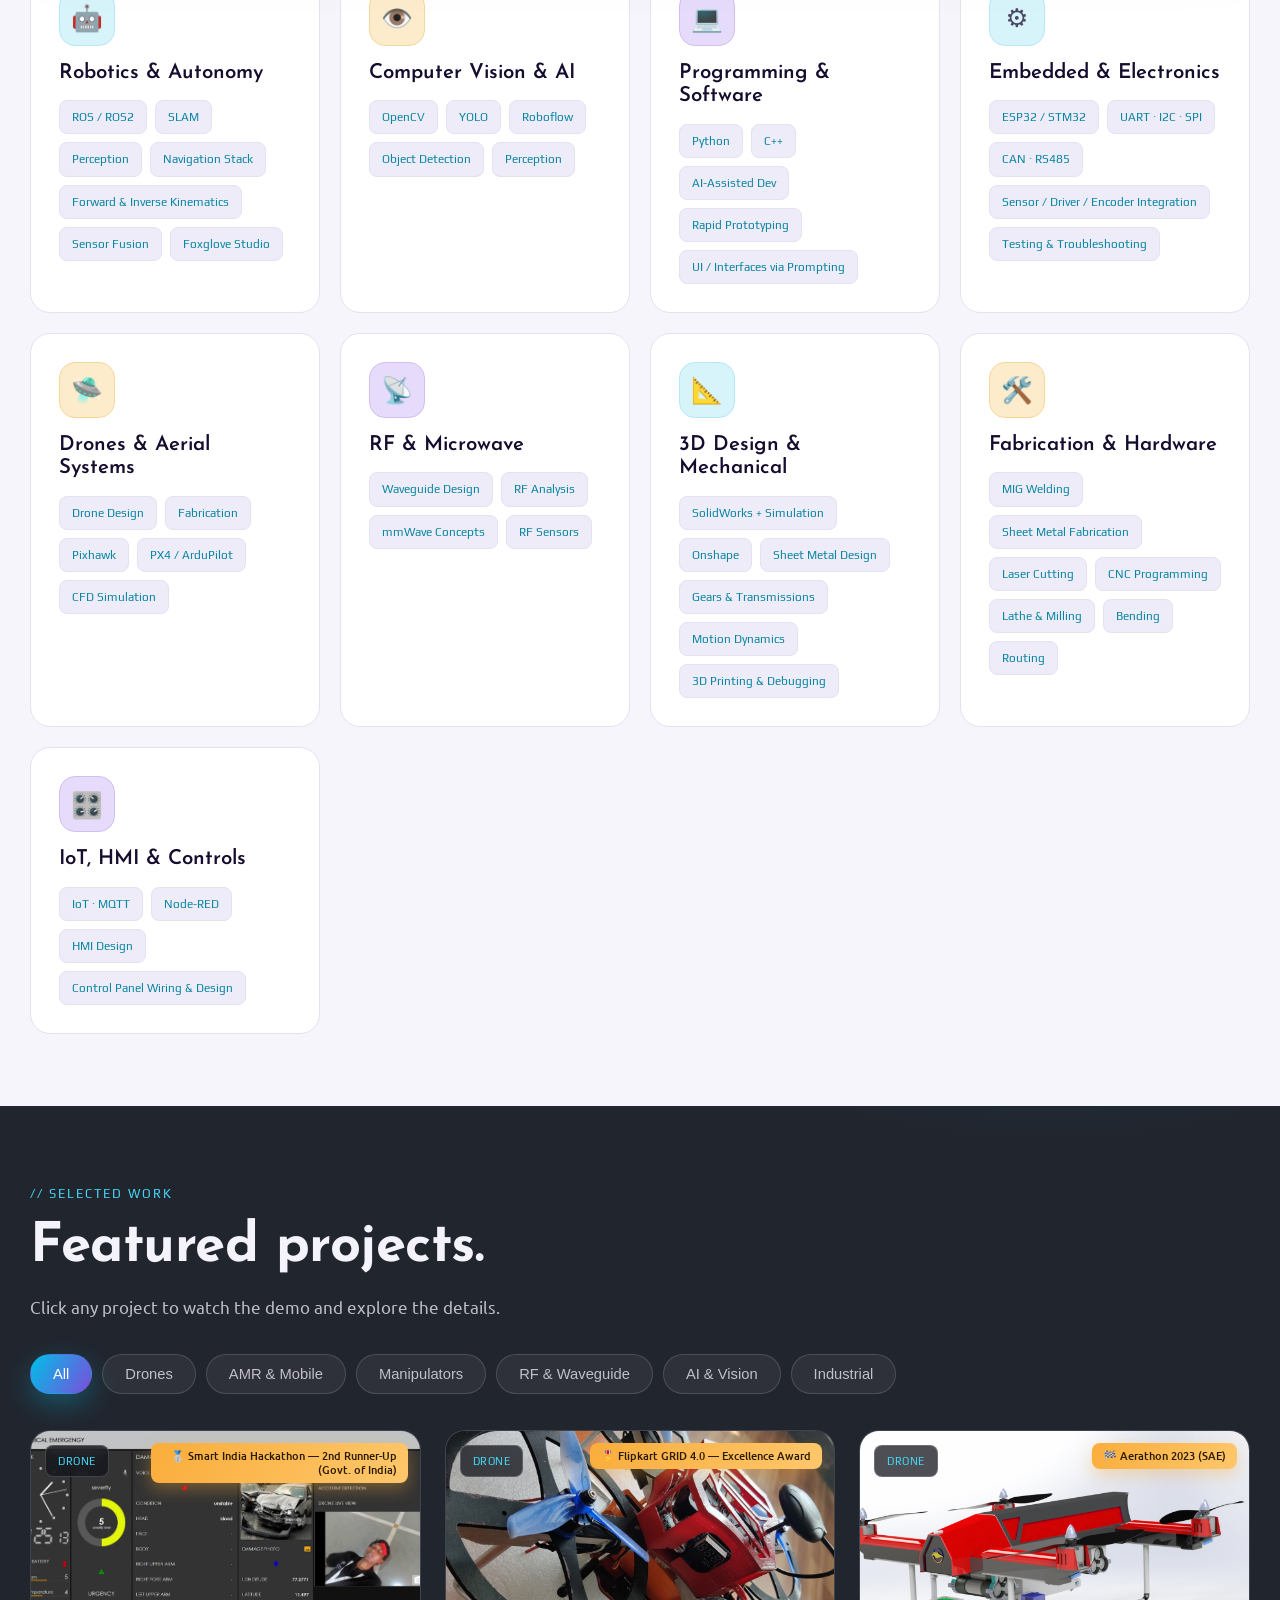
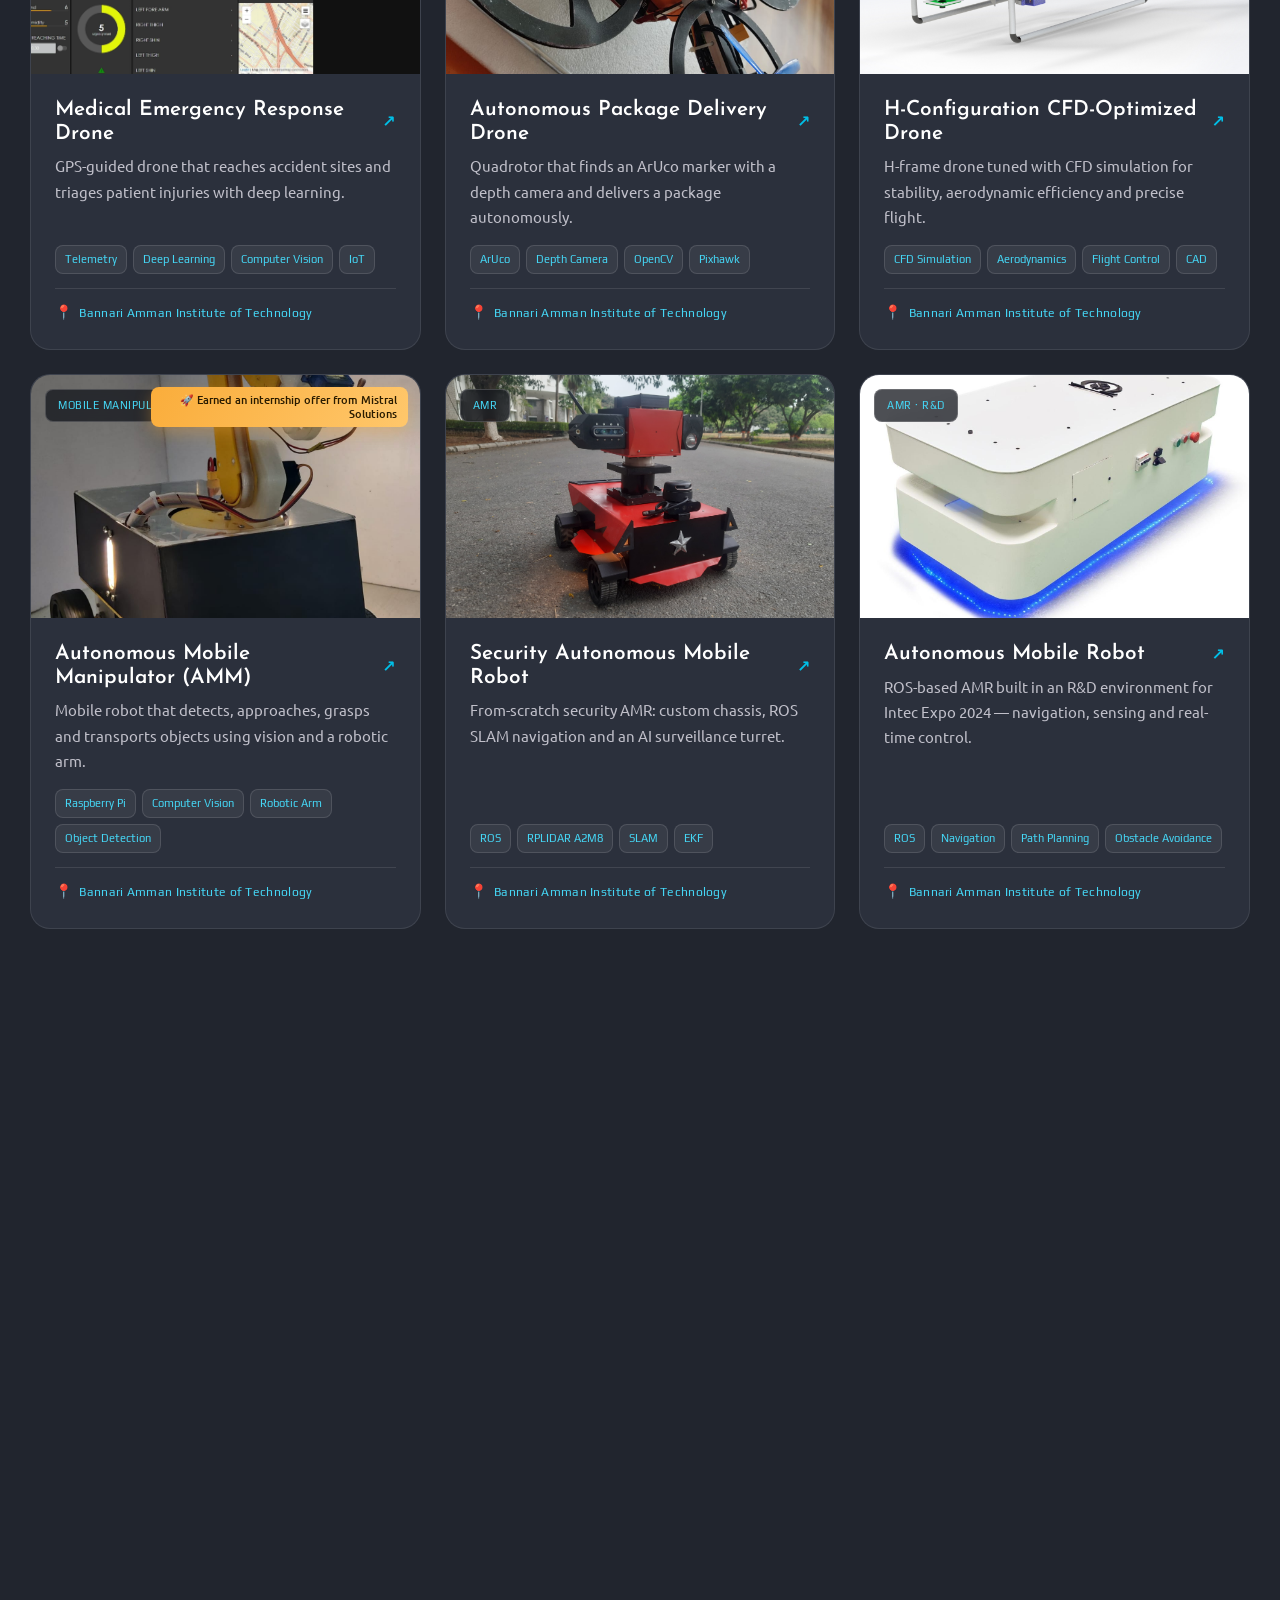
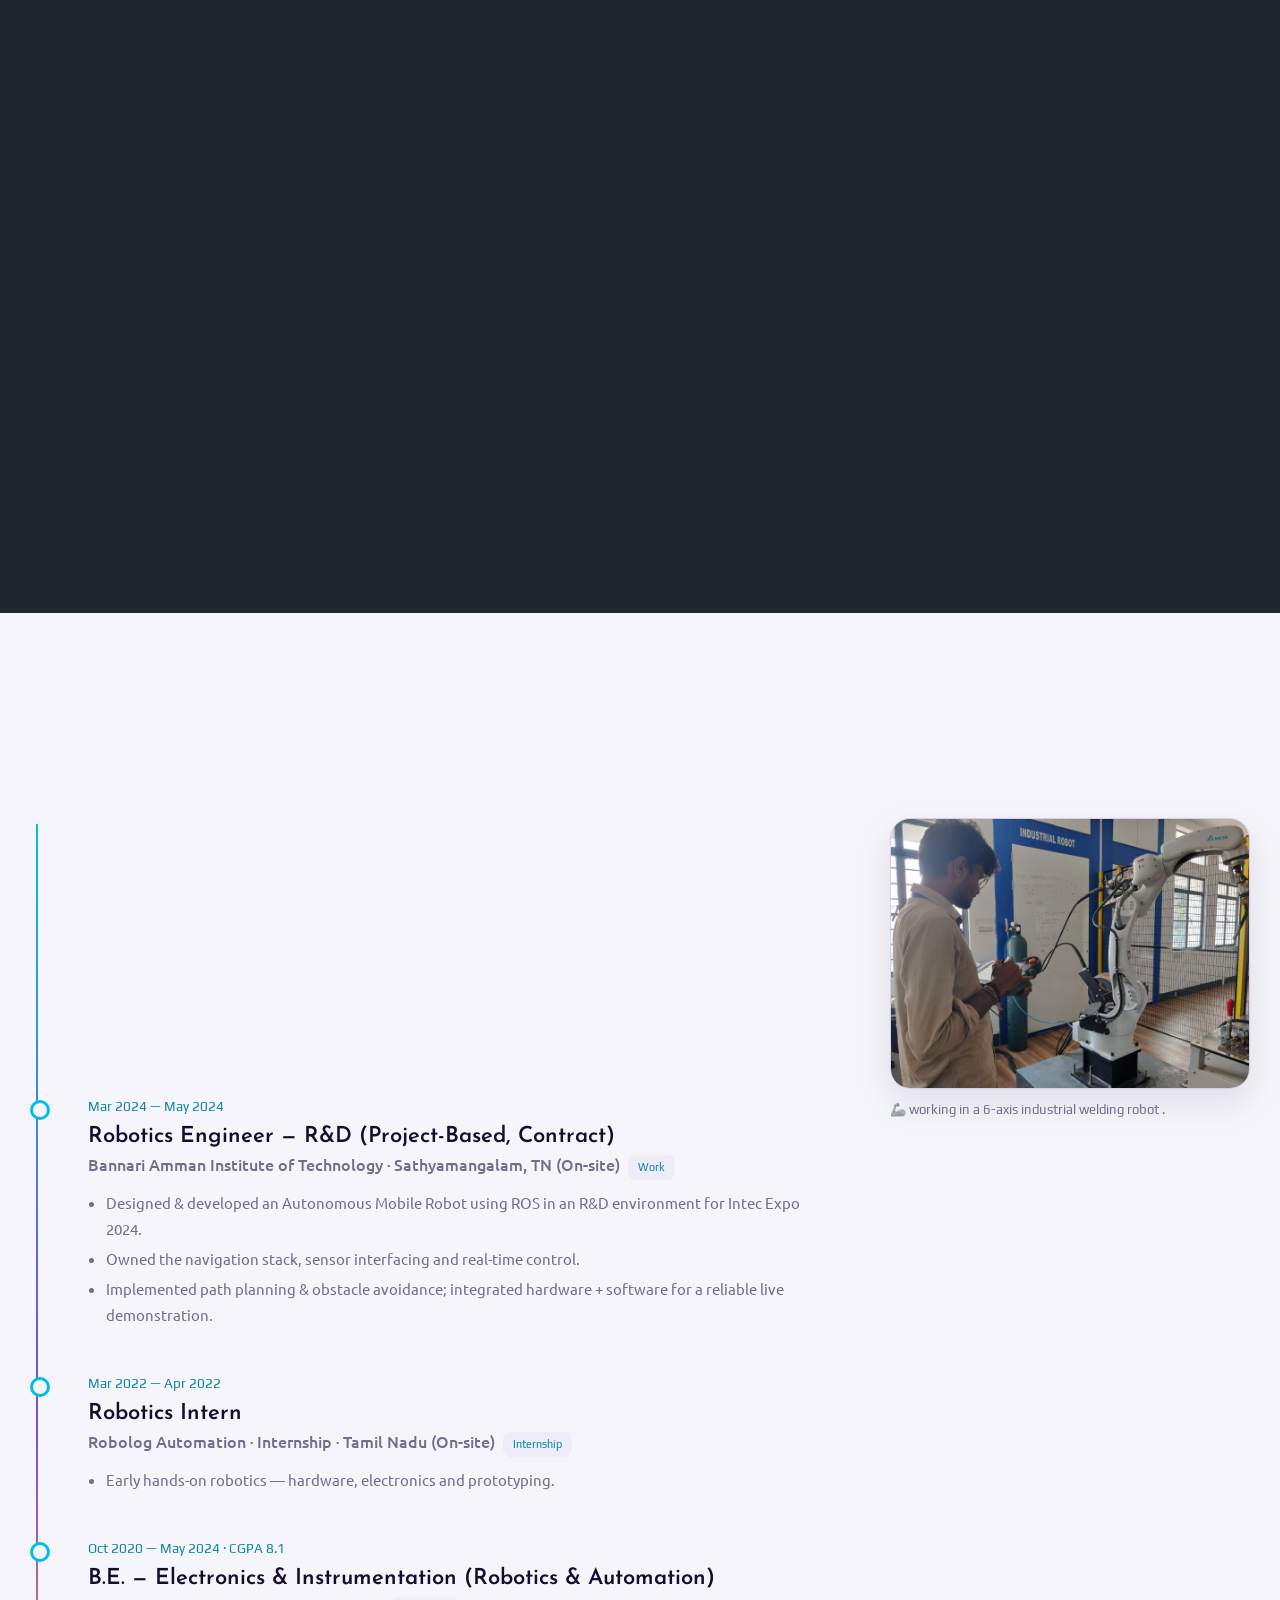
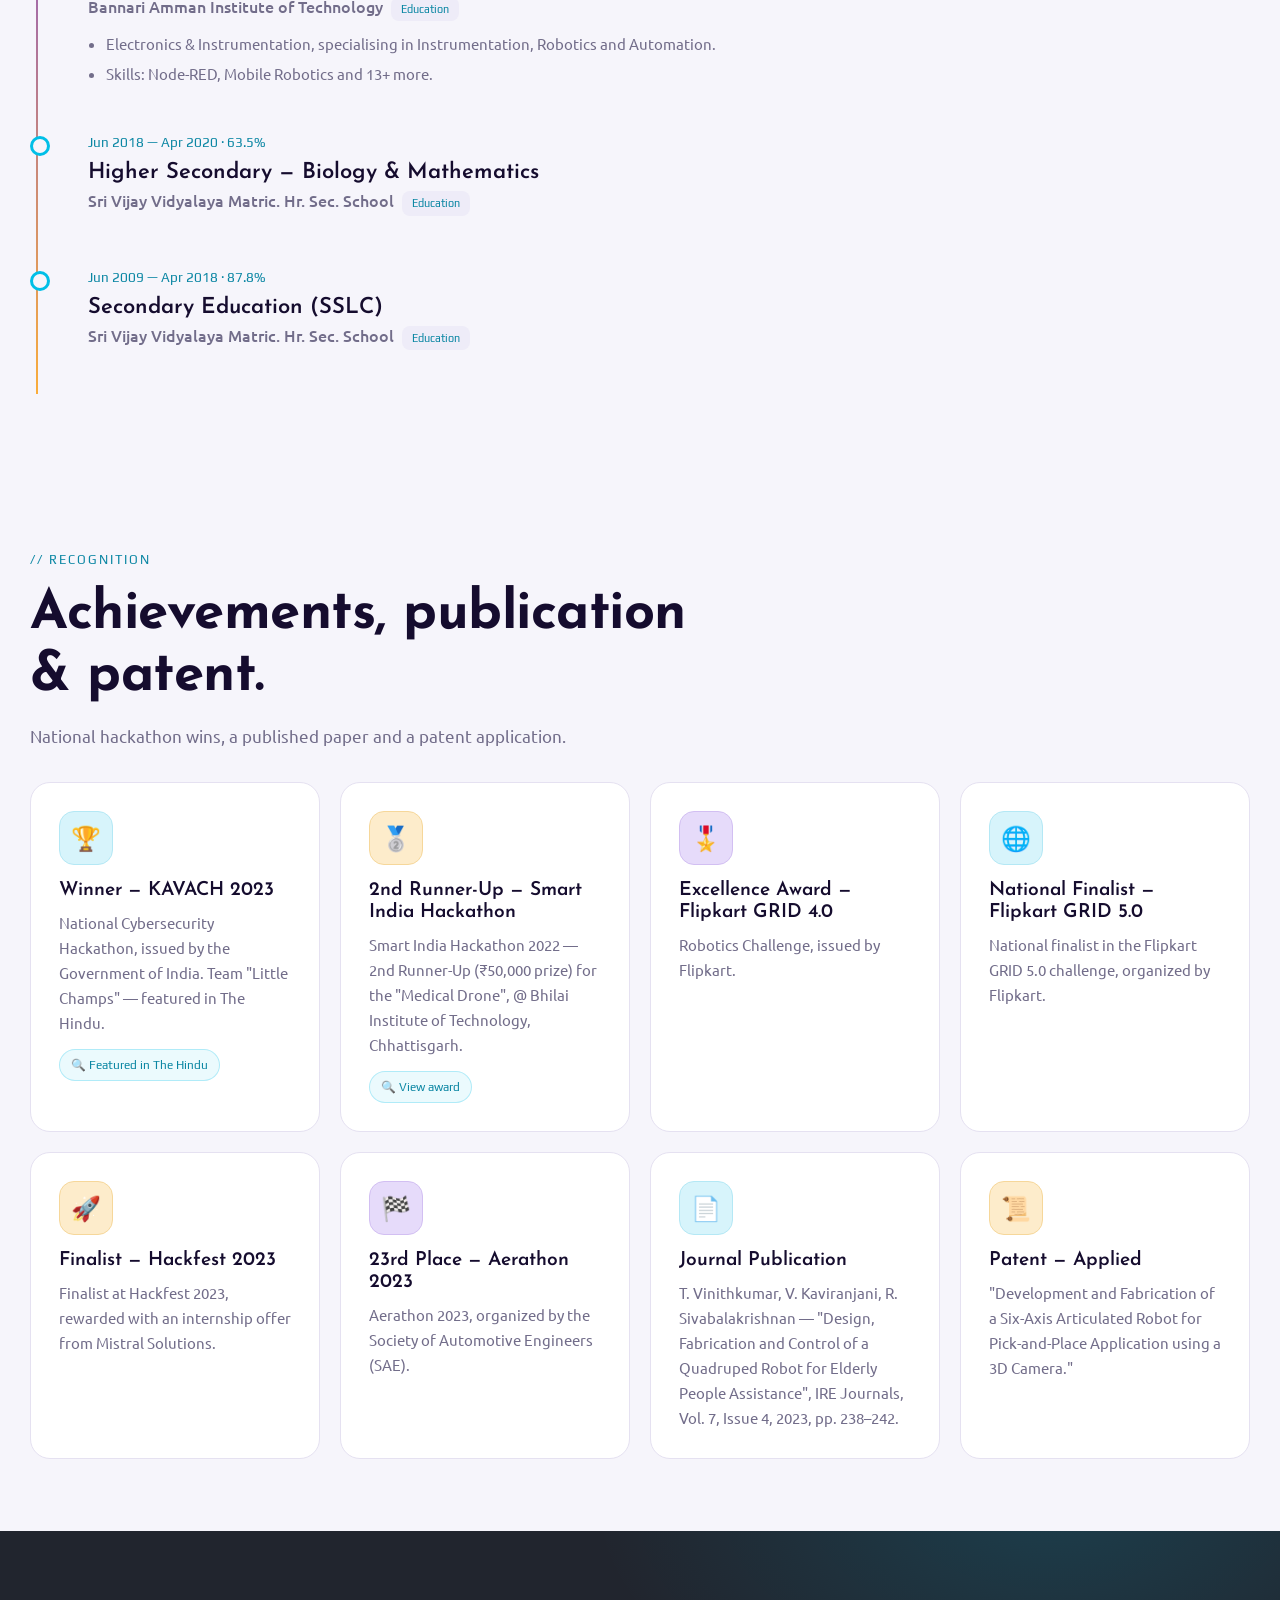
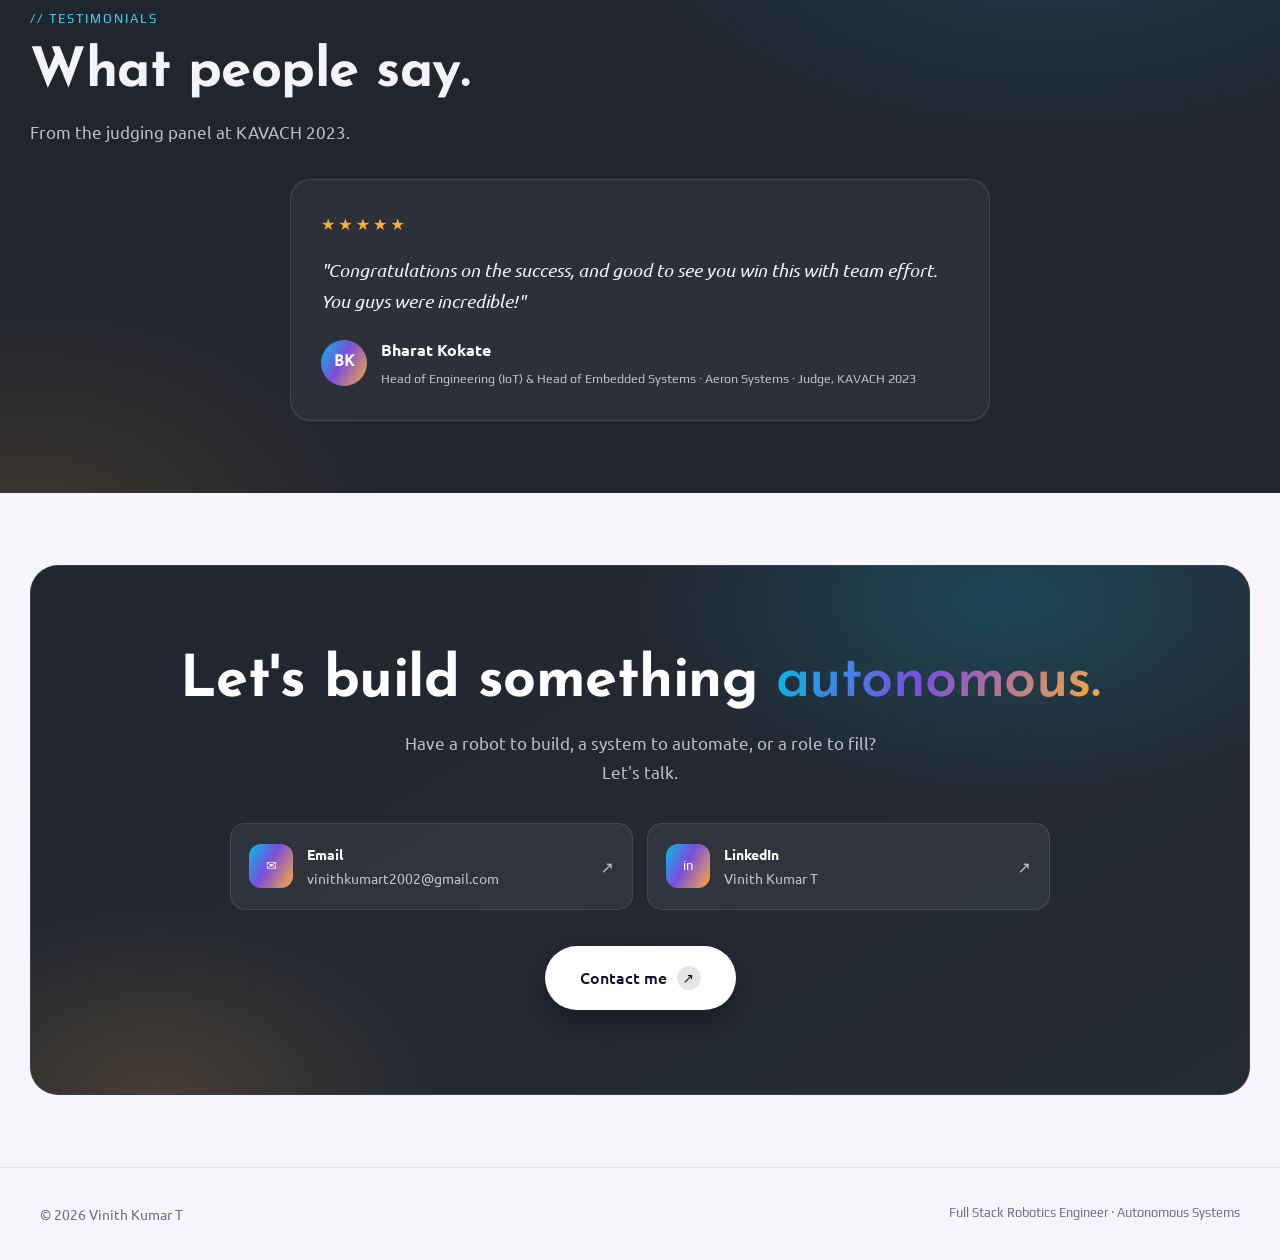
==== commit 975f8c0d: "Show where each project was built (Robolog vs BIT) on cards and modal" ====
--- a/index.html
+++ b/index.html
@@ -25,7 +25,7 @@
   <link rel="preconnect" href="https://fonts.gstatic.com" crossorigin />
   <link href="https://fonts.googleapis.com/css2?family=Josefin+Sans:wght@400;500;600;700&family=Ubuntu:wght@400;500;700&family=Play:wght@400;700&display=swap" rel="stylesheet" />
 
-  <link rel="stylesheet" href="assets/css/style.css?v=20260926r" />
+  <link rel="stylesheet" href="assets/css/style.css?v=20260926s" />
   <link rel="icon" href="data:image/svg+xml,%3Csvg xmlns='http://www.w3.org/2000/svg' viewBox='0 0 100 100'%3E%3Ctext y='.9em' font-size='90'%3E%F0%9F%A4%96%3C/text%3E%3C/svg%3E" />
 </head>
 <body>
@@ -389,7 +389,7 @@
     </div>
   </div>
 
-  <script src="assets/js/data.js?v=20260926r"></script>
-  <script src="assets/js/main.js?v=20260926r"></script>
+  <script src="assets/js/data.js?v=20260926s"></script>
+  <script src="assets/js/main.js?v=20260926s"></script>
 </body>
 </html>
--- a/assets/css/style.css
+++ b/assets/css/style.css
@@ -619,3 +619,7 @@
 .hero__scroll span { width: 4px; height: 8px; border-radius: 2px; background: #fff; animation: scrollDot 1.6s ease-in-out infinite; }
 @keyframes scrollDot { 0% { opacity: 0; transform: translateY(-4px); } 40% { opacity: 1; } 80%, 100% { opacity: 0; transform: translateY(10px); } }
 @media (max-width: 720px) { .hero--full .hero__grid { padding-top: 128px; padding-bottom: 84px; } .hero__scroll { display: none; } }
+
+/* --- "Where built" badge on each project card --- */
+.project-card__place { margin-top: 14px; padding-top: 12px; border-top: 1px solid rgba(255,255,255,.1); font-family: var(--font-mono); font-size: .76rem; letter-spacing: .3px; color: var(--cyan-2); display: flex; align-items: center; gap: 6px; }
+.project-card__place-ico { font-size: .88rem; }
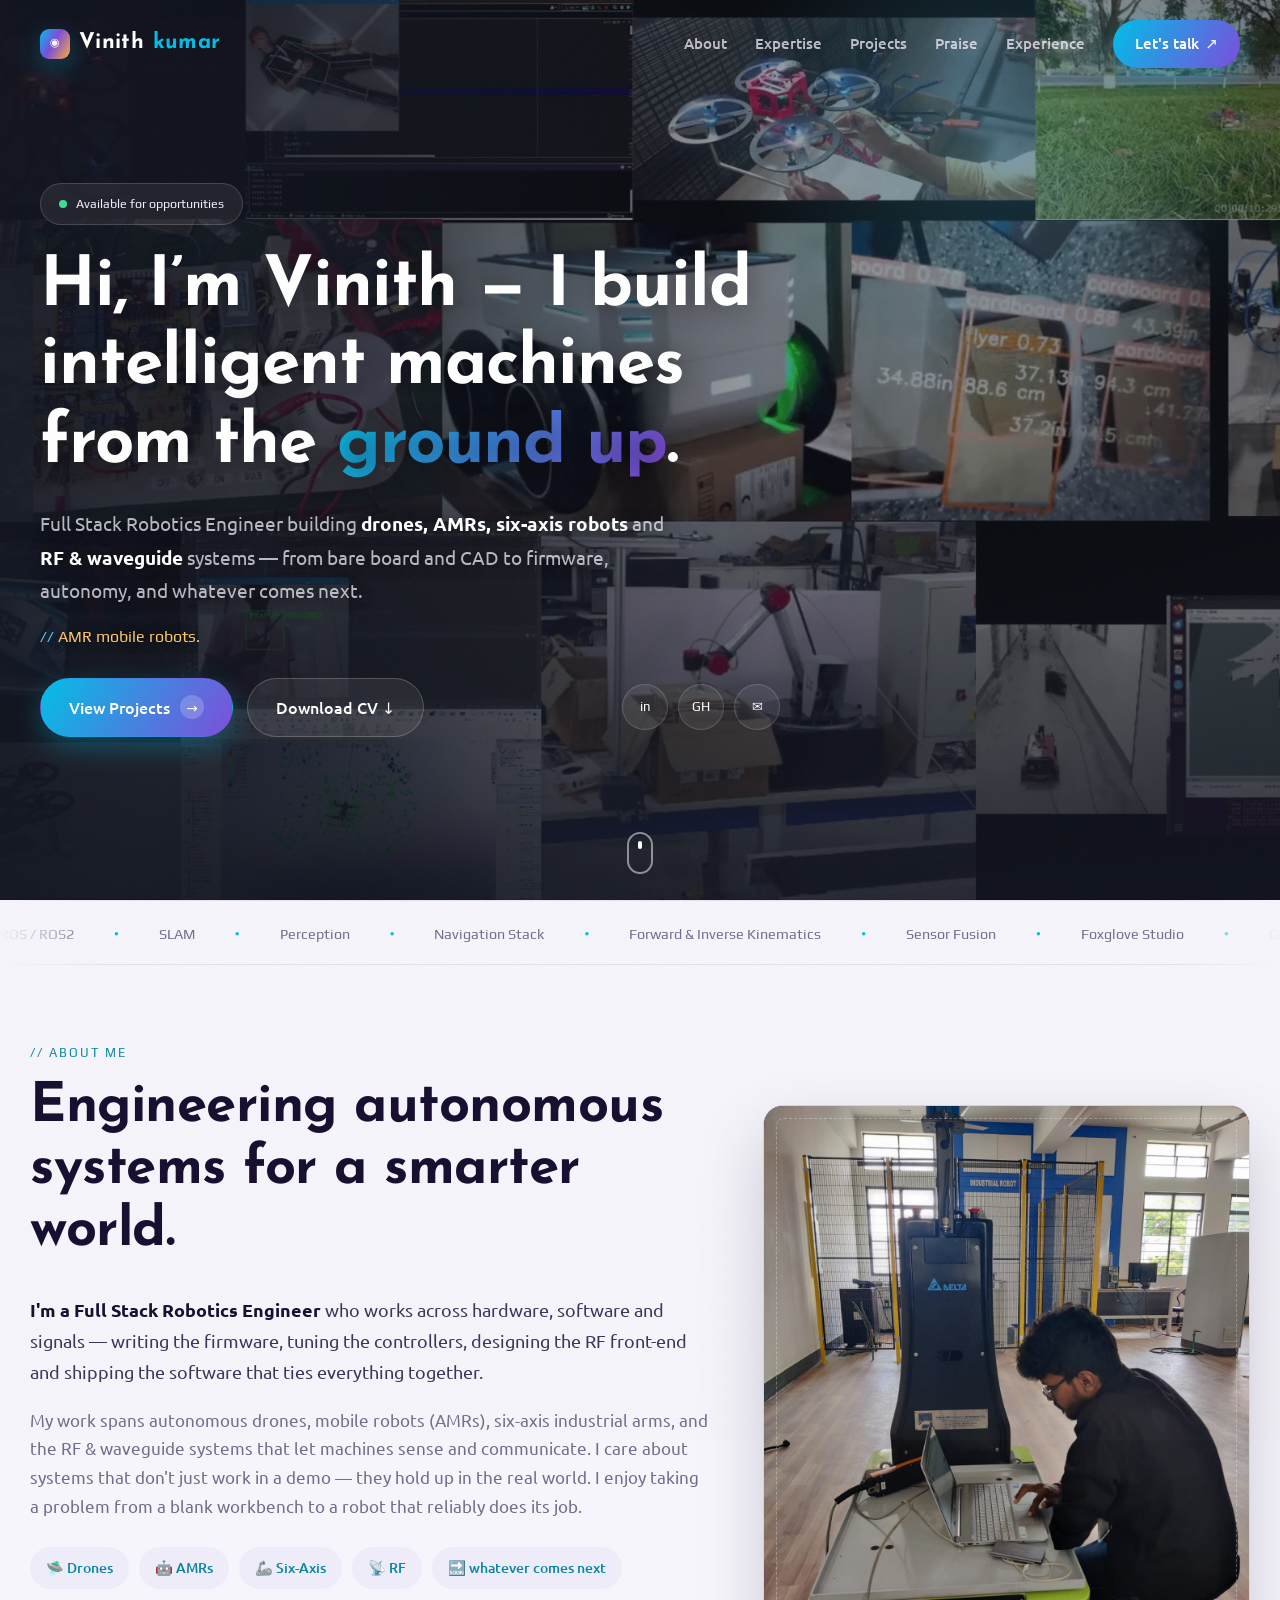
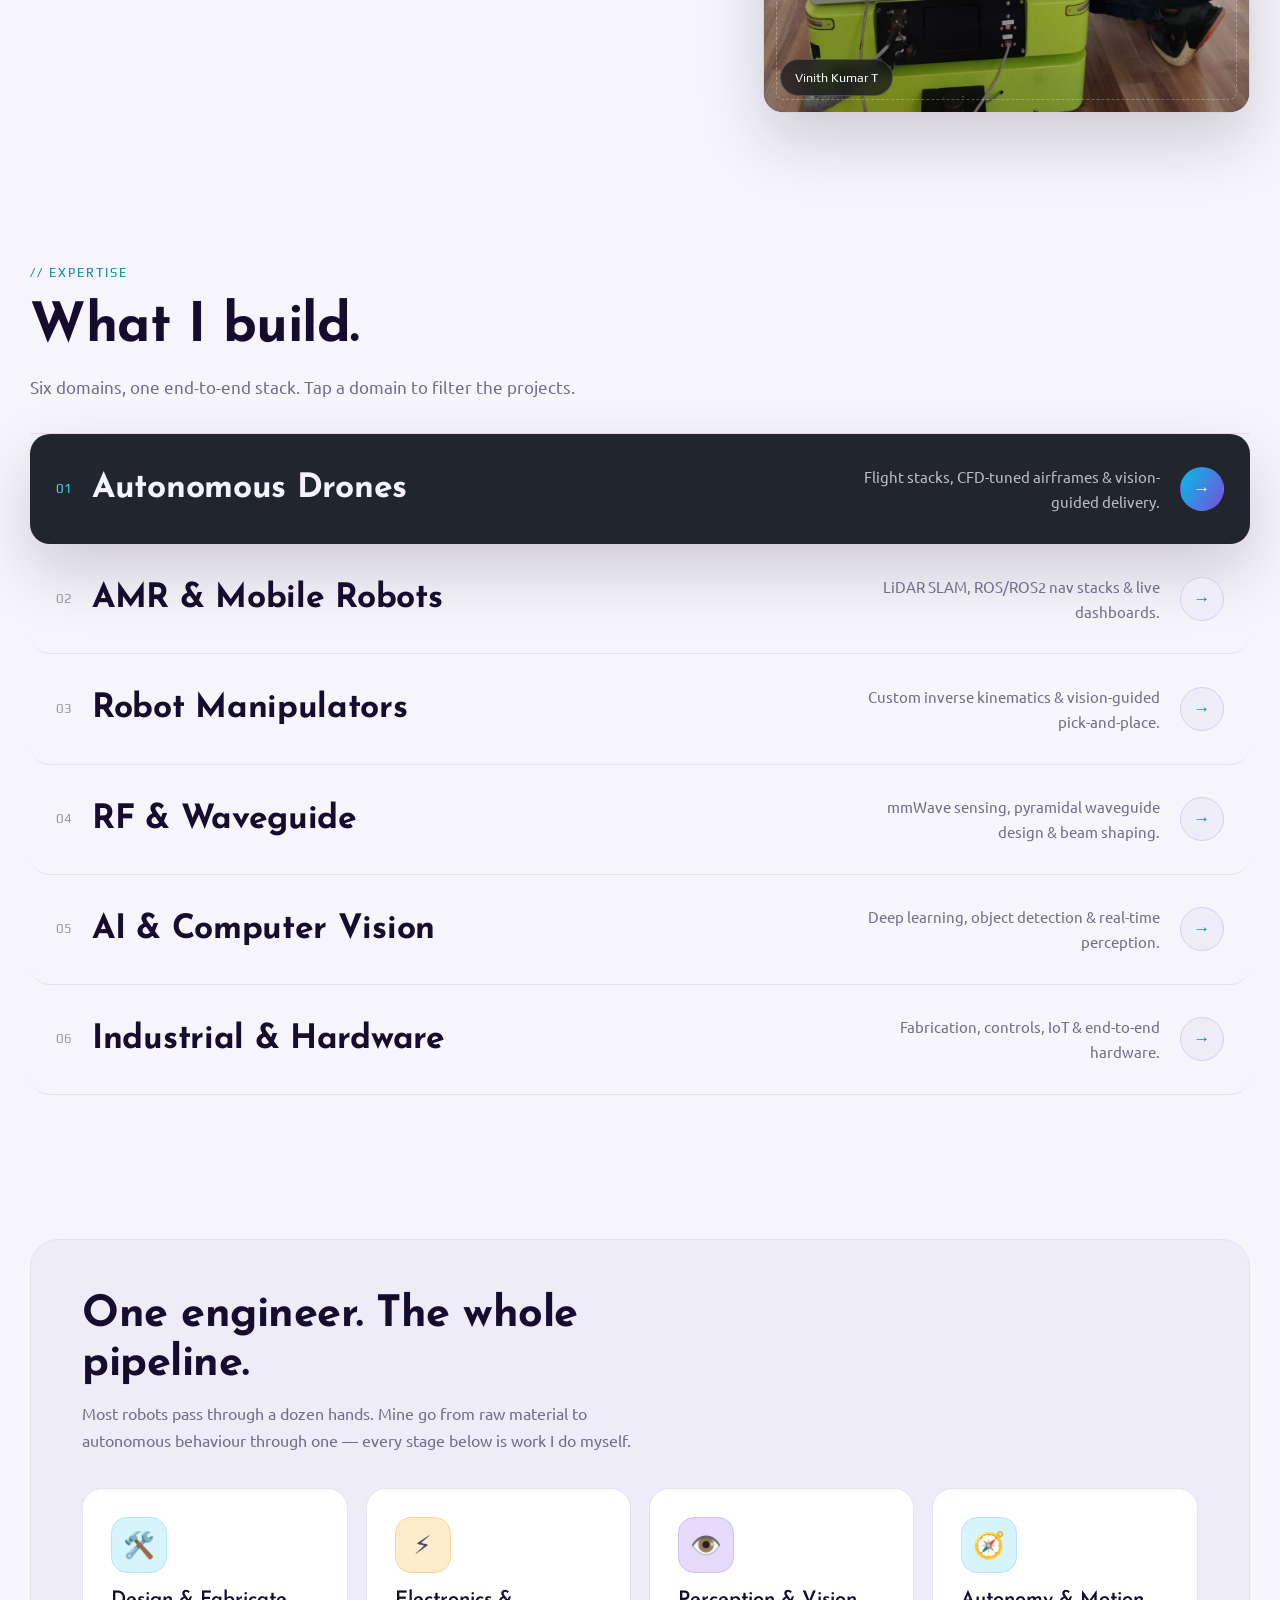
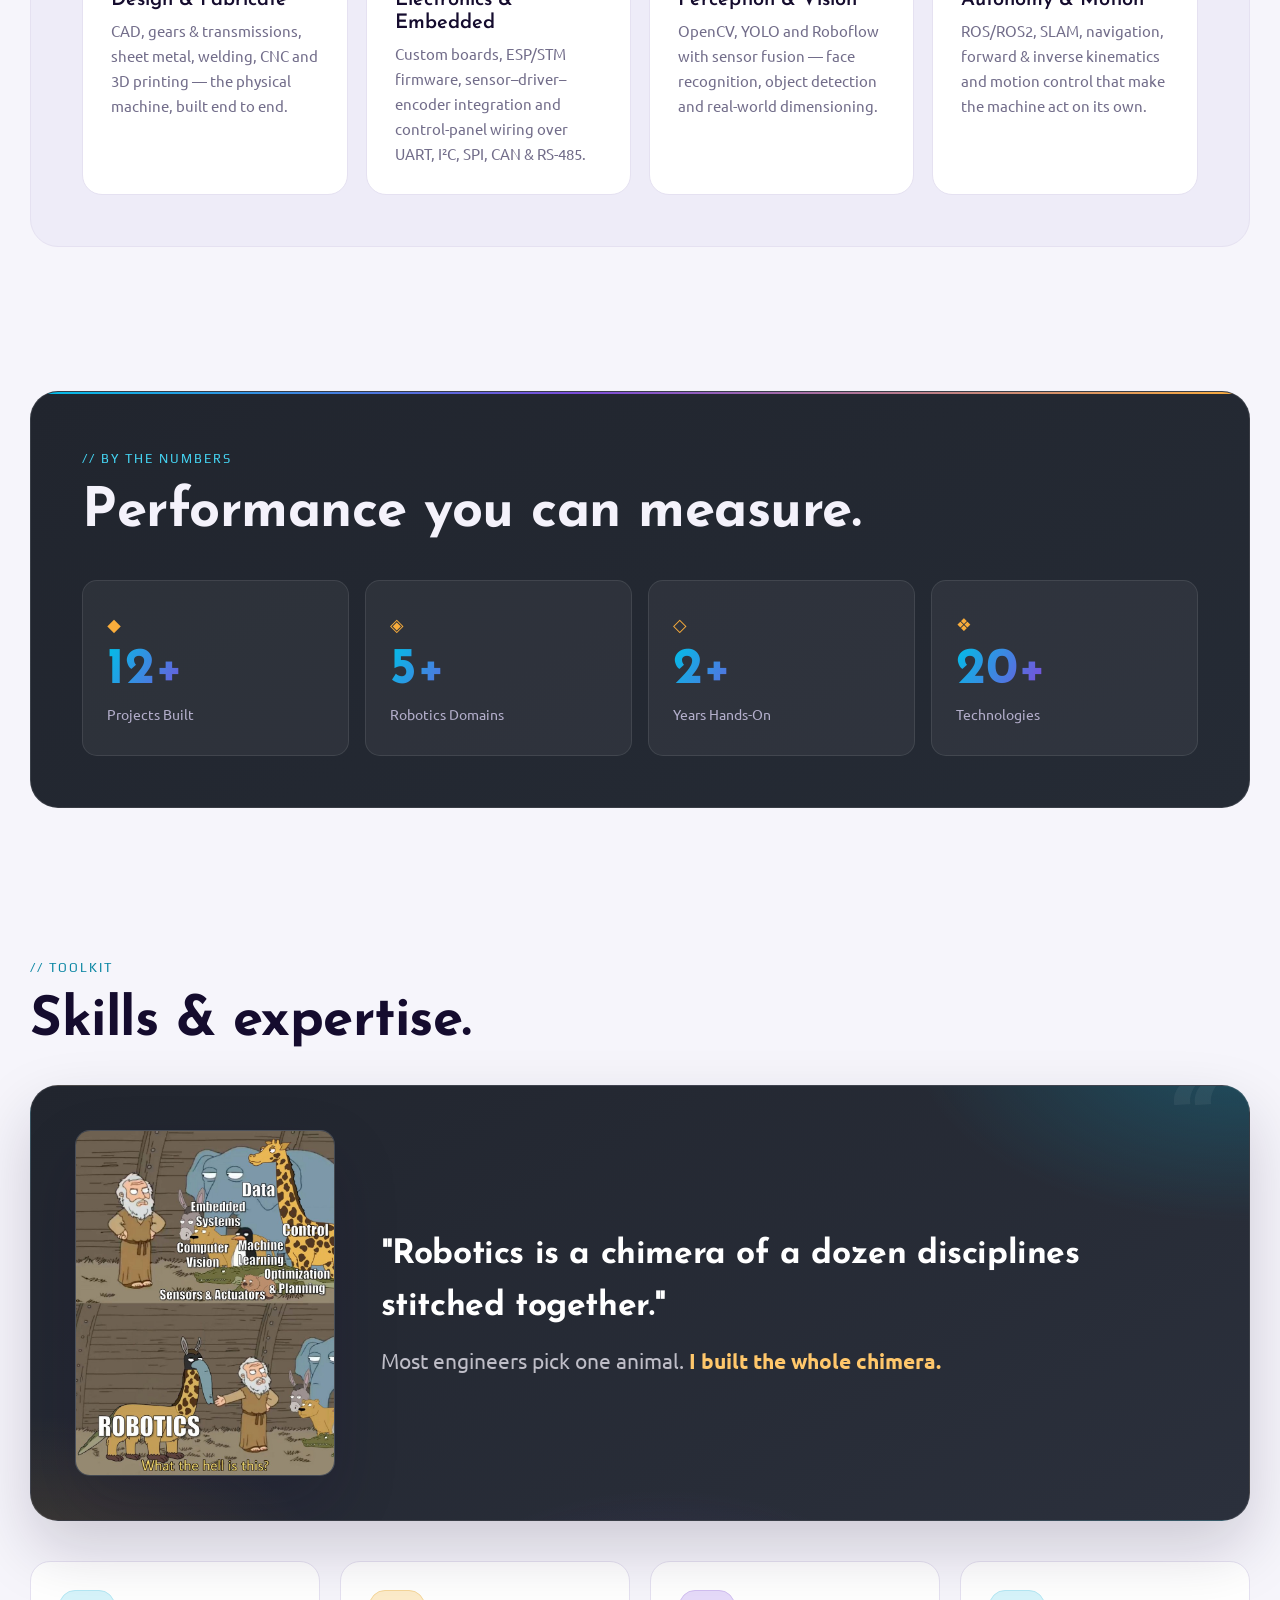
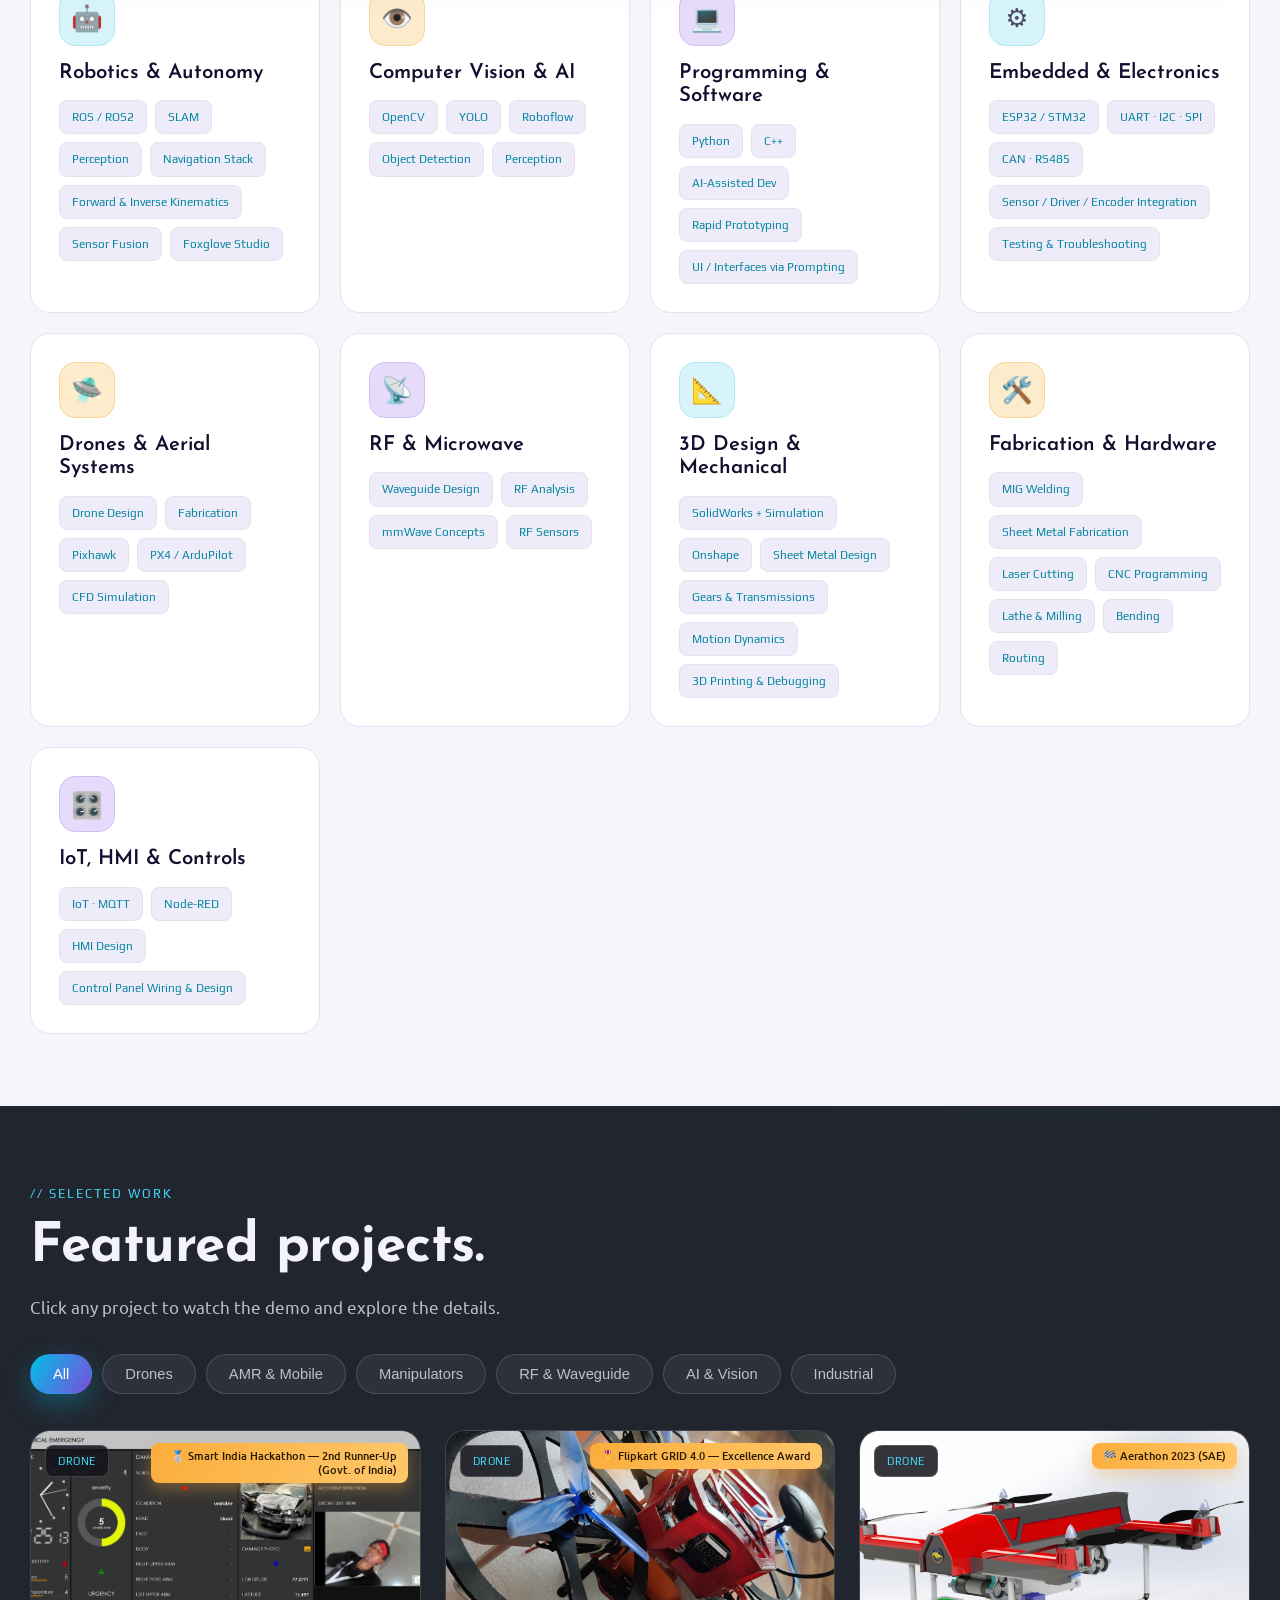
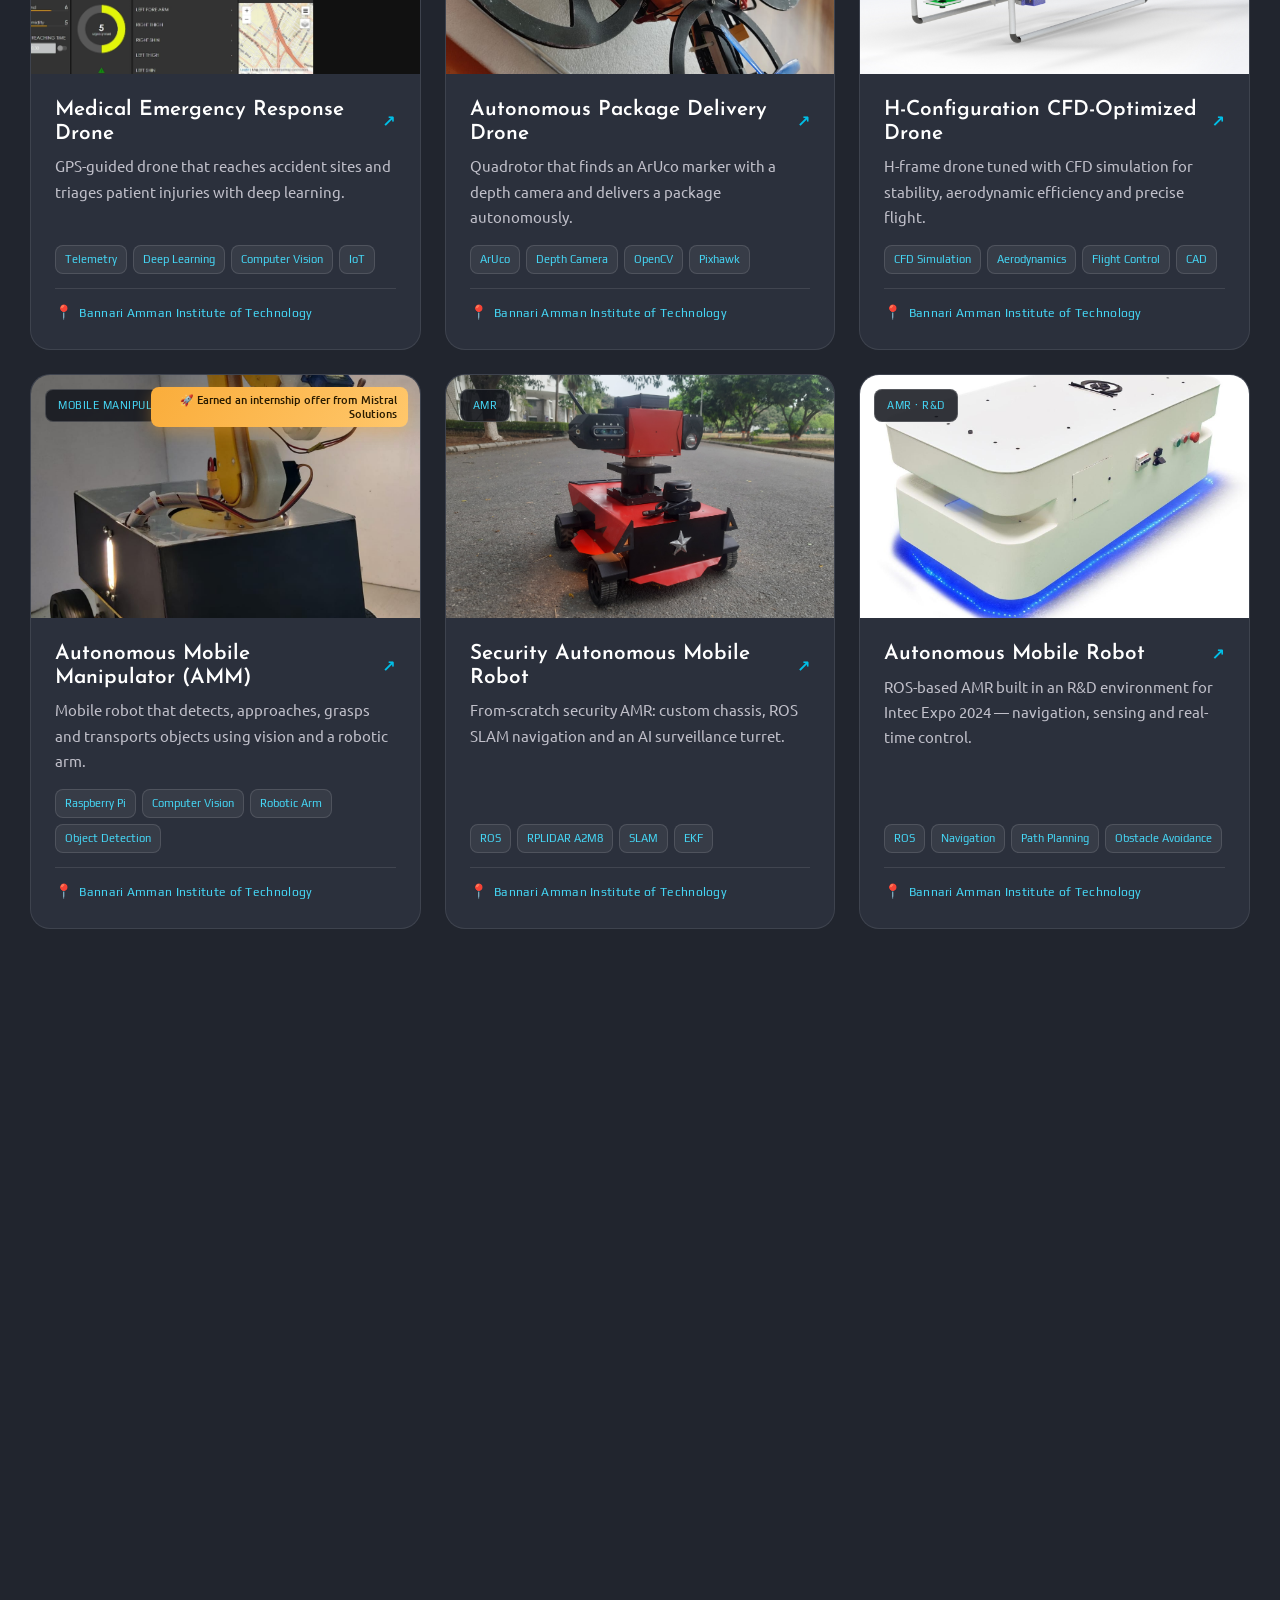
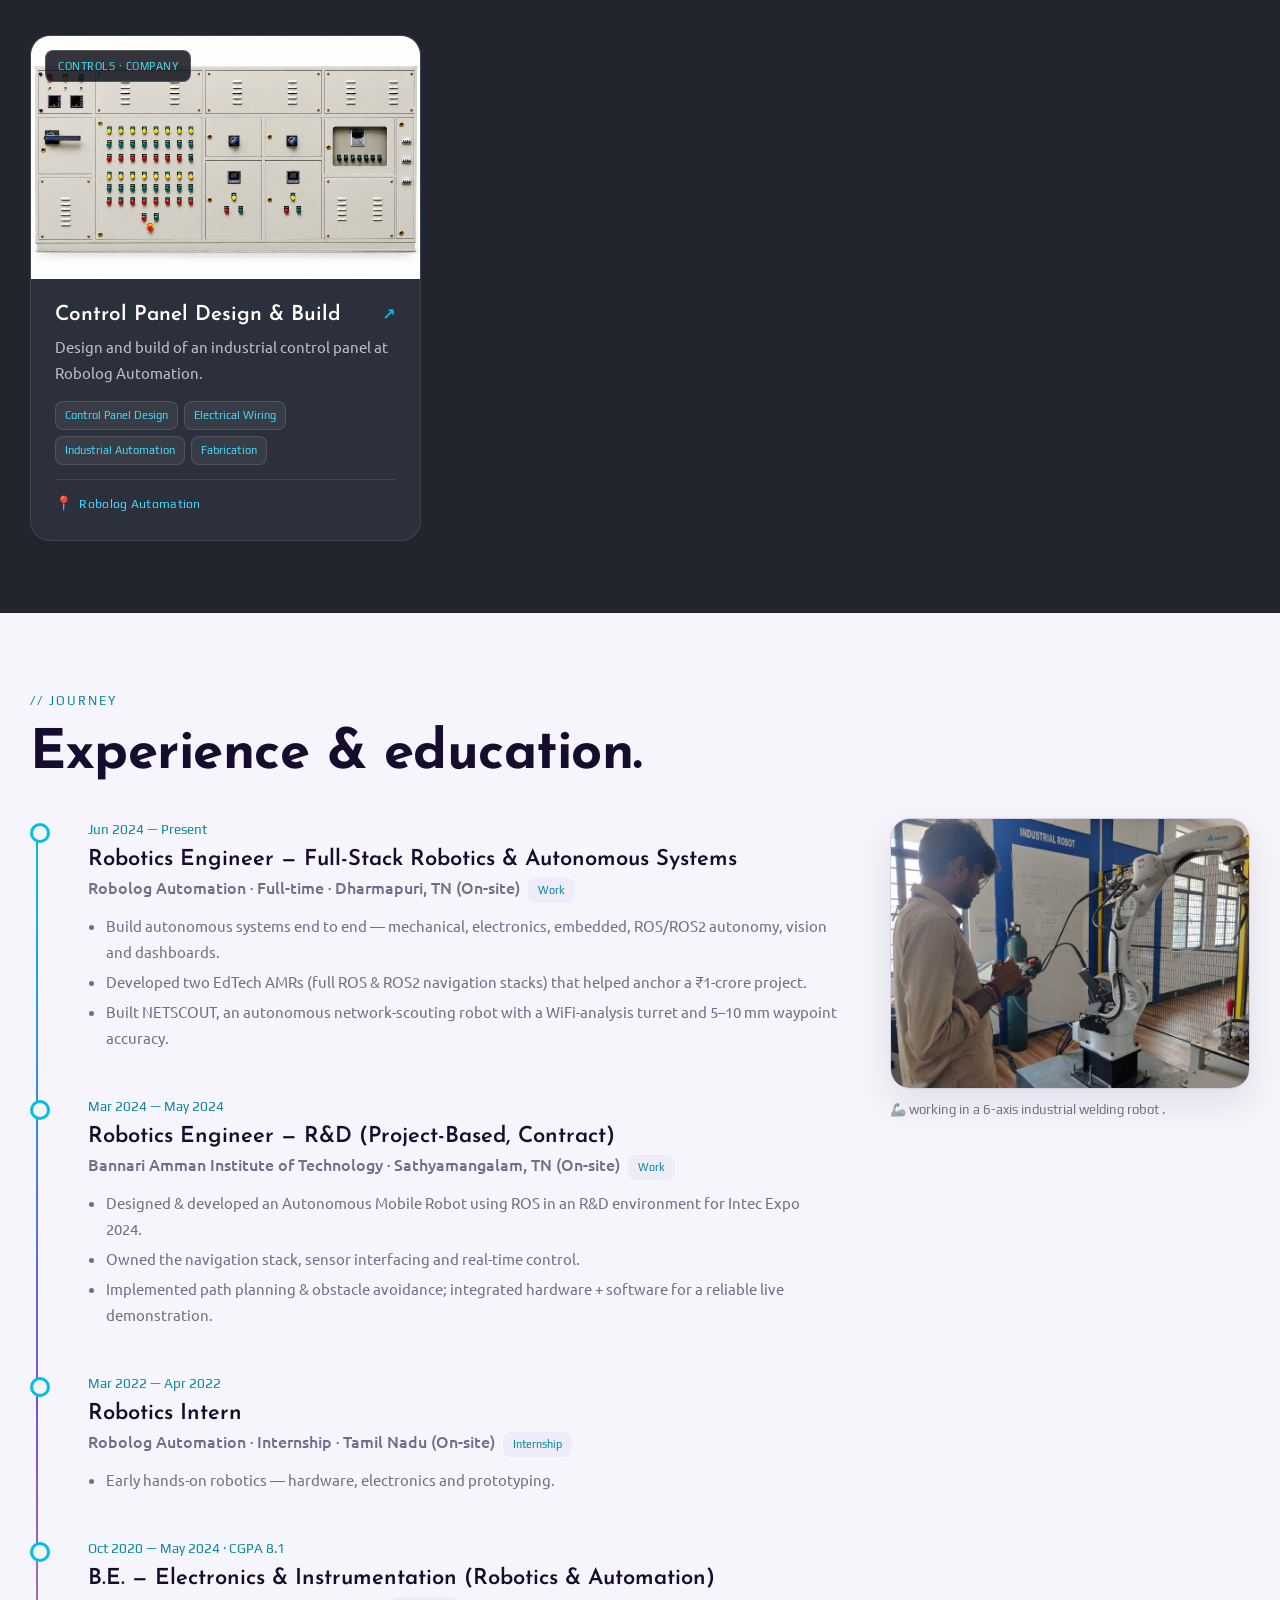
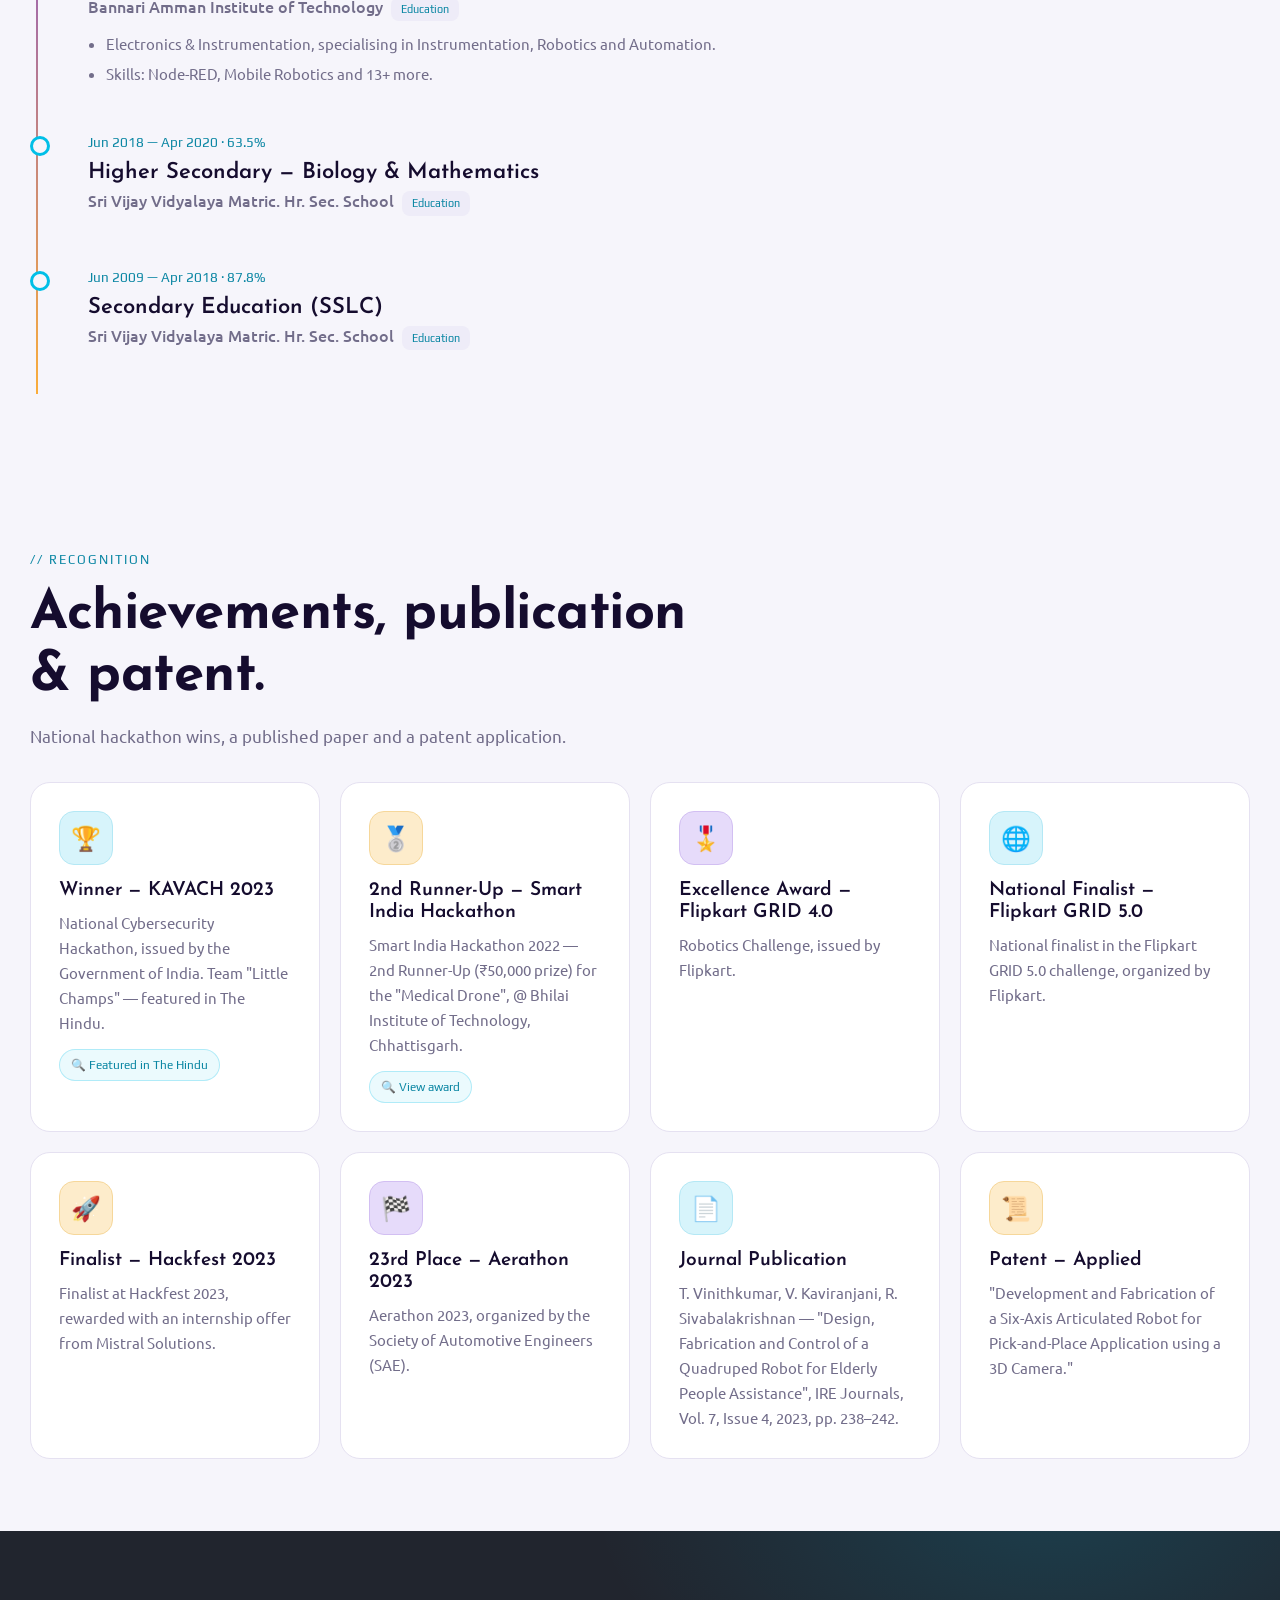
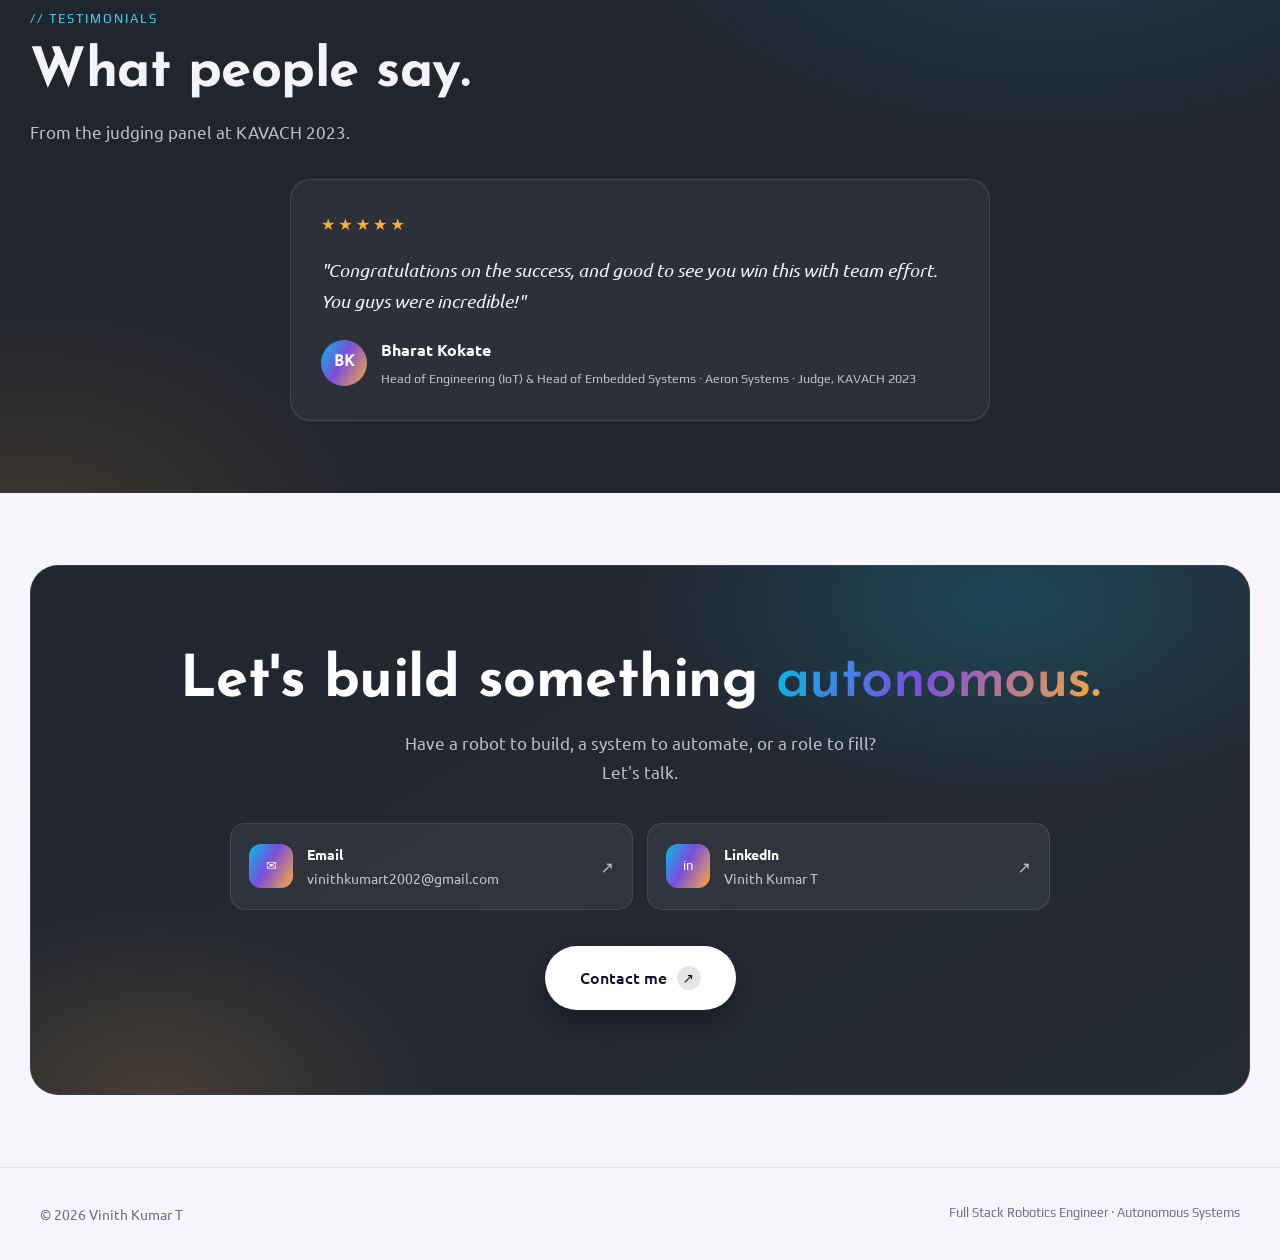
==== commit e574c548: "Perf: lighter reveals, drop backdrop-blur/grain animation, rAF-throttle scroll" ====
--- a/index.html
+++ b/index.html
@@ -25,7 +25,7 @@
   <link rel="preconnect" href="https://fonts.gstatic.com" crossorigin />
   <link href="https://fonts.googleapis.com/css2?family=Josefin+Sans:wght@400;500;600;700&family=Ubuntu:wght@400;500;700&family=Play:wght@400;700&display=swap" rel="stylesheet" />
 
-  <link rel="stylesheet" href="assets/css/style.css?v=20260926s" />
+  <link rel="stylesheet" href="assets/css/style.css?v=20260926t" />
   <link rel="icon" href="data:image/svg+xml,%3Csvg xmlns='http://www.w3.org/2000/svg' viewBox='0 0 100 100'%3E%3Ctext y='.9em' font-size='90'%3E%F0%9F%A4%96%3C/text%3E%3C/svg%3E" />
 </head>
 <body>
@@ -389,7 +389,7 @@
     </div>
   </div>
 
-  <script src="assets/js/data.js?v=20260926s"></script>
-  <script src="assets/js/main.js?v=20260926s"></script>
+  <script src="assets/js/data.js?v=20260926t"></script>
+  <script src="assets/js/main.js?v=20260926t"></script>
 </body>
 </html>
--- a/assets/css/style.css
+++ b/assets/css/style.css
@@ -306,7 +306,7 @@
 .project-card__play { position: absolute; inset: 0; display: grid; place-items: center; background: rgba(18,20,27,.42); opacity: 0; transition: opacity .3s; }
 .project-card:hover .project-card__play { opacity: 1; }
 .project-card__play span { width: 62px; height: 62px; border-radius: 50%; display: grid; place-items: center; background: var(--grad-fuse); color: #fff; font-size: 1.3rem; box-shadow: var(--glow); }
-.project-card__cat { position: absolute; top: 14px; left: 14px; font-family: var(--font-mono); font-size: .68rem; padding: 6px 12px; border-radius: 8px; background: rgba(18,20,27,.75); border: 1px solid rgba(255,255,255,.18); backdrop-filter: blur(6px); color: var(--cyan-2); text-transform: uppercase; letter-spacing: .5px; font-weight: 400; }
+.project-card__cat { position: absolute; top: 14px; left: 14px; font-family: var(--font-mono); font-size: .68rem; padding: 6px 12px; border-radius: 8px; background: rgba(18,20,27,.86); border: 1px solid rgba(255,255,255,.18); color: var(--cyan-2); text-transform: uppercase; letter-spacing: .5px; font-weight: 400; }
 .project-card__award { position: absolute; top: 12px; right: 12px; z-index: 3; max-width: 66%; font-size: .68rem; line-height: 1.3; padding: 6px 11px; border-radius: 8px; background: linear-gradient(120deg, #faad3b, #ffc76b); color: #2a1c00; font-weight: 500; text-align: right; box-shadow: 0 6px 16px rgba(250,173,59,.35); }
 .project-card__body { padding: 24px; flex: 1; display: flex; flex-direction: column; }
 .project-card__title { font-size: 1.3rem; margin-bottom: 8px; font-weight: 600; color: #fff; display: flex; align-items: center; justify-content: space-between; gap: 10px; }
@@ -445,8 +445,8 @@
 .modal__links { display: flex; gap: 12px; flex-wrap: wrap; }
 
 /* ---------- Reveal ---------- */
-.reveal { opacity: 0; transform: translateY(30px) scale(.985); filter: blur(8px); transition: opacity .85s var(--ease), transform .85s var(--ease), filter .85s var(--ease); }
-.reveal.is-visible { opacity: 1; transform: none; filter: none; }
+.reveal { opacity: 0; transform: translateY(22px); transition: opacity .6s var(--ease), transform .6s var(--ease); }
+.reveal.is-visible { opacity: 1; transform: none; }
 
 /* ---------- Responsive ---------- */
 @media (max-width: 900px) {
@@ -491,8 +491,7 @@
 .fx__grain {
   position: absolute; inset: -60%; width: 220%; height: 220%;
   background-image: url("data:image/svg+xml,%3Csvg xmlns='http://www.w3.org/2000/svg' width='120' height='120'%3E%3Cfilter id='n'%3E%3CfeTurbulence type='fractalNoise' baseFrequency='0.9' numOctaves='2' stitchTiles='stitch'/%3E%3C/filter%3E%3Crect width='100%25' height='100%25' filter='url(%23n)'/%3E%3C/svg%3E");
-  opacity: .05; mix-blend-mode: overlay;
-  animation: grain 6s steps(6) infinite;
+  opacity: .045; mix-blend-mode: overlay;
 }
 @keyframes grain {
   0%   { transform: translate(0, 0); }
